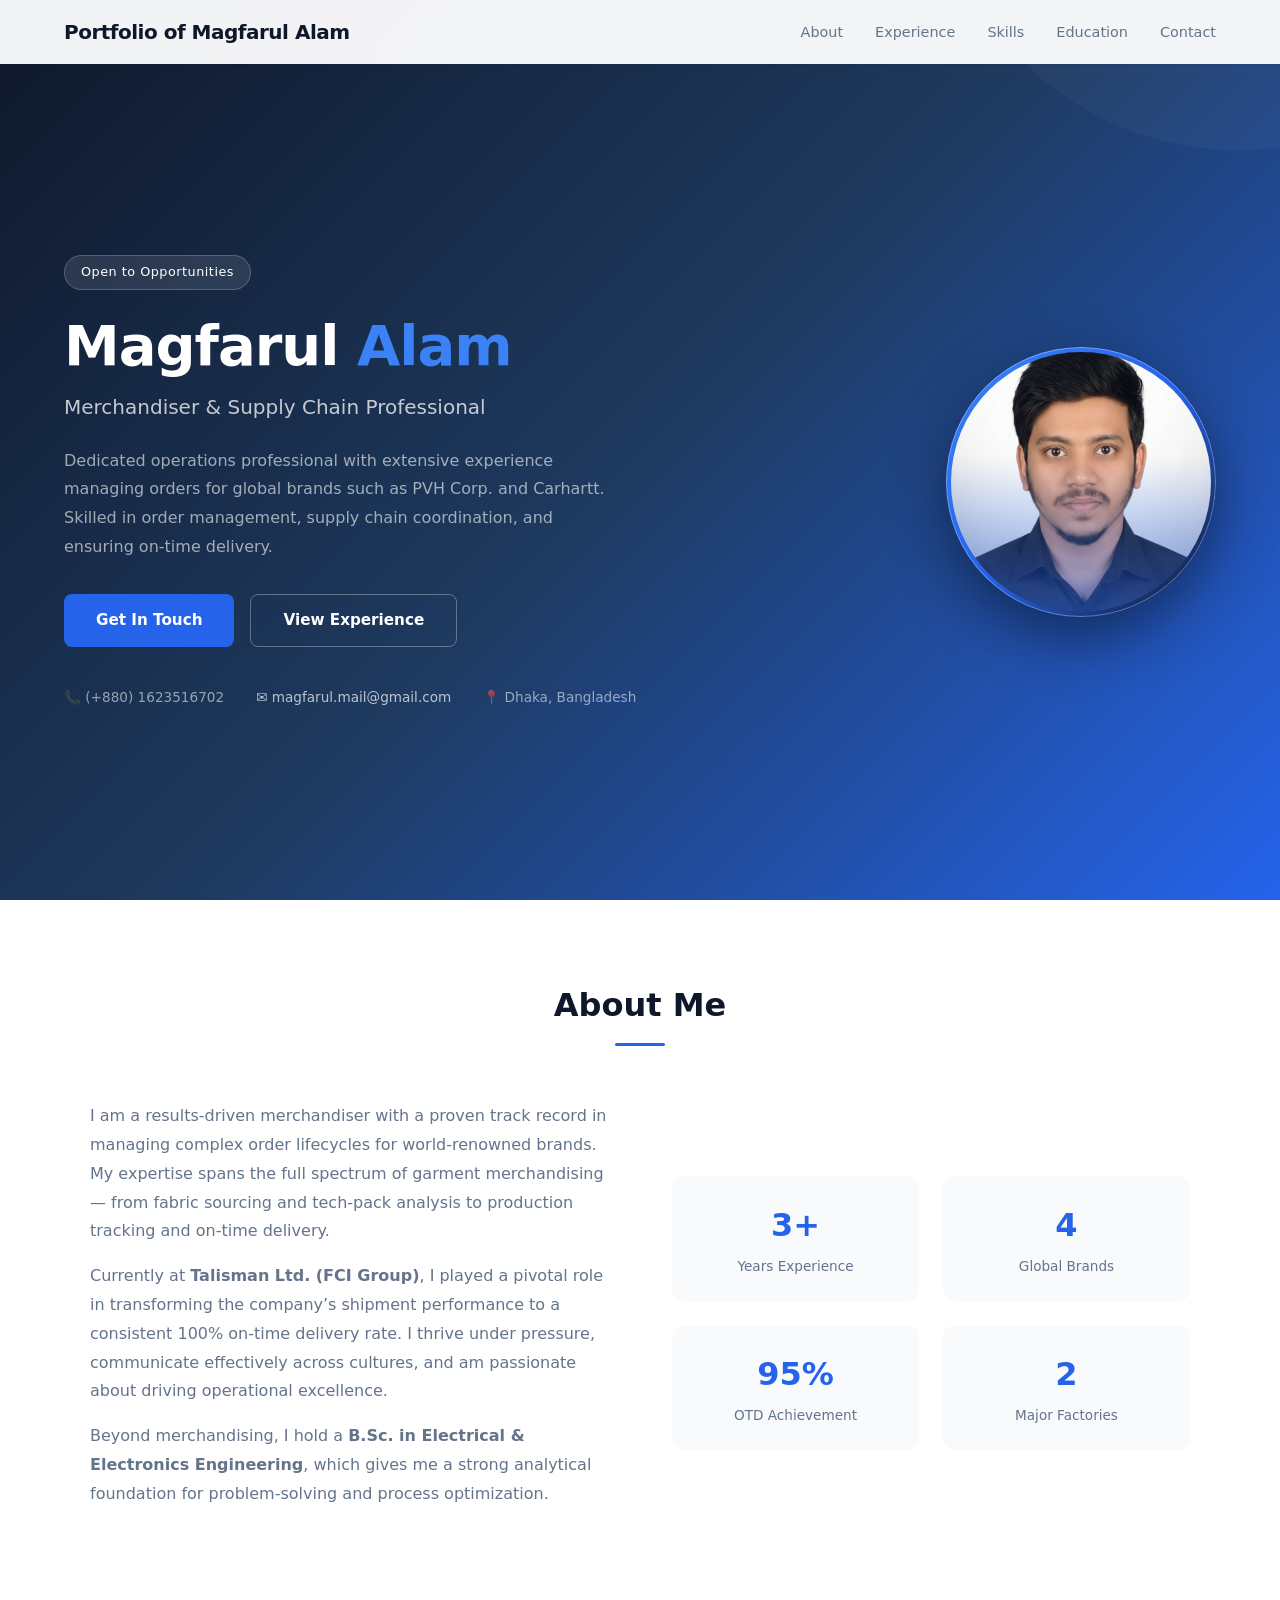
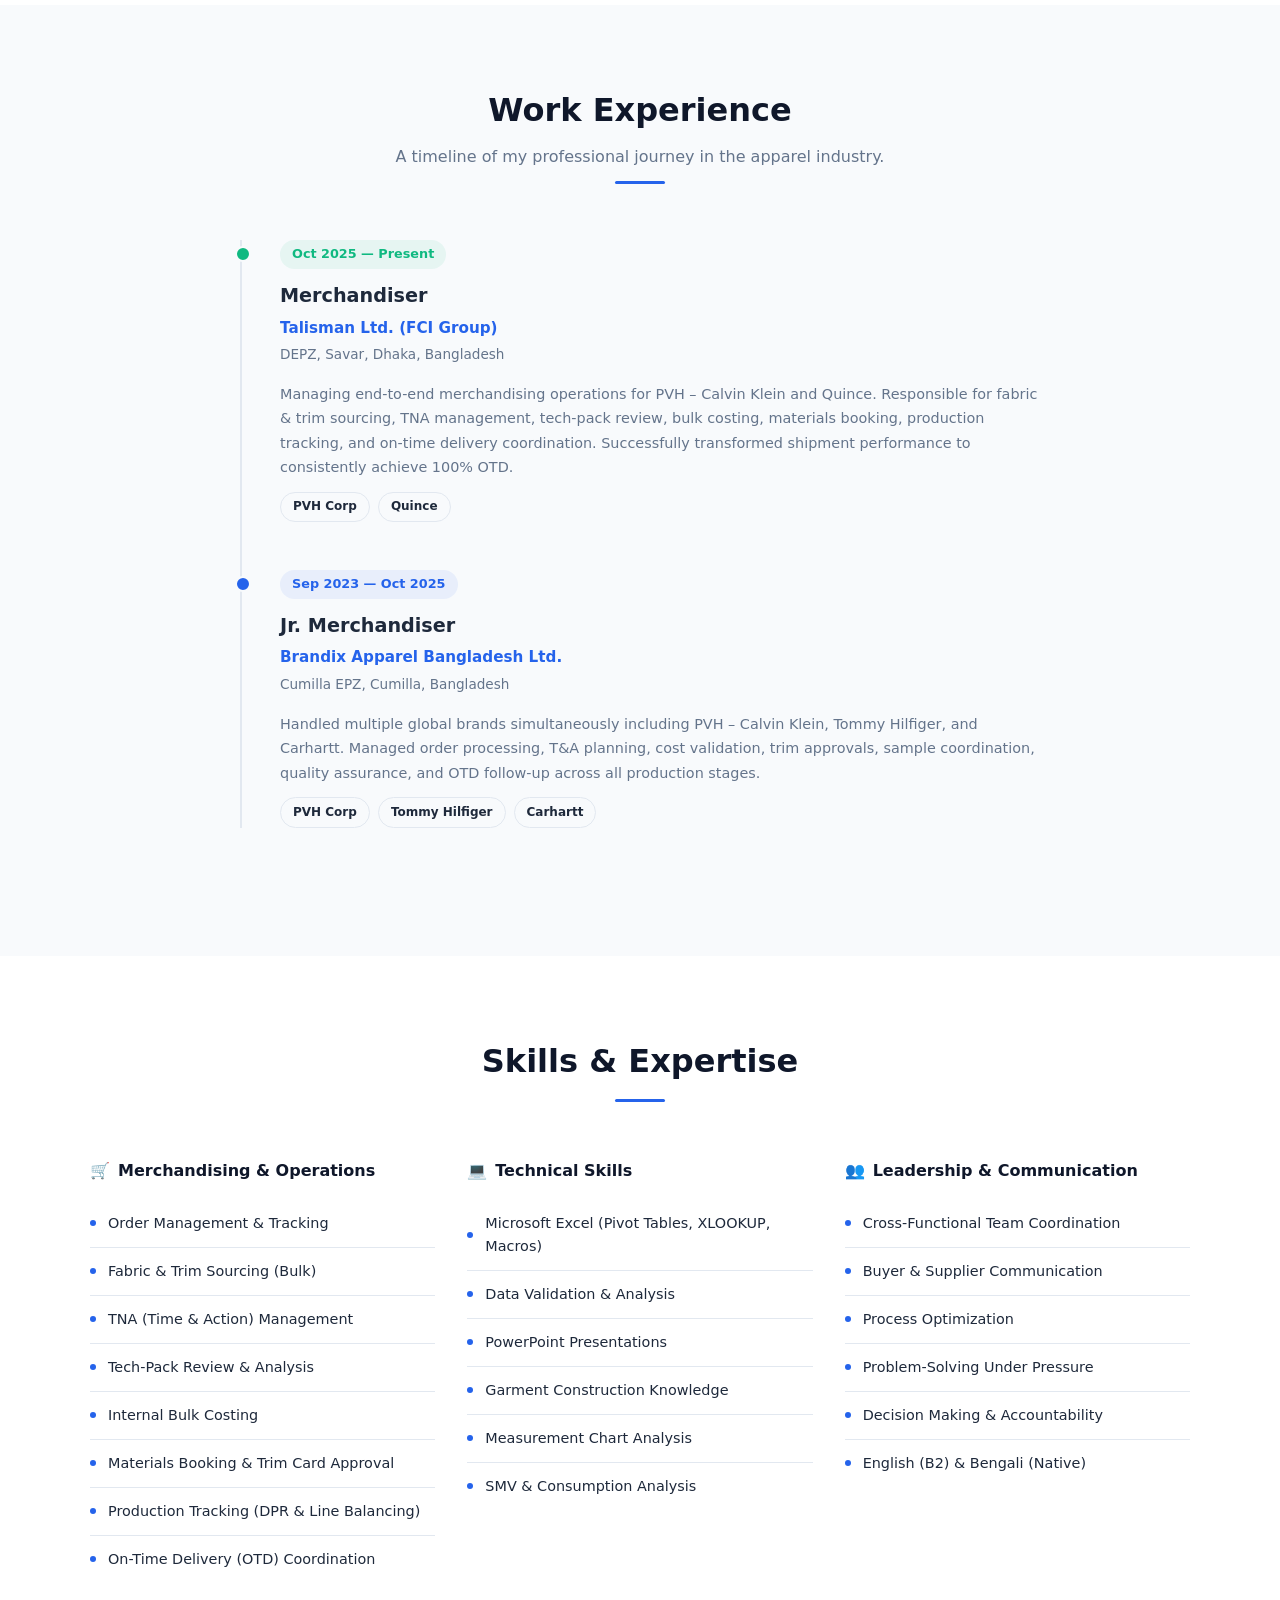
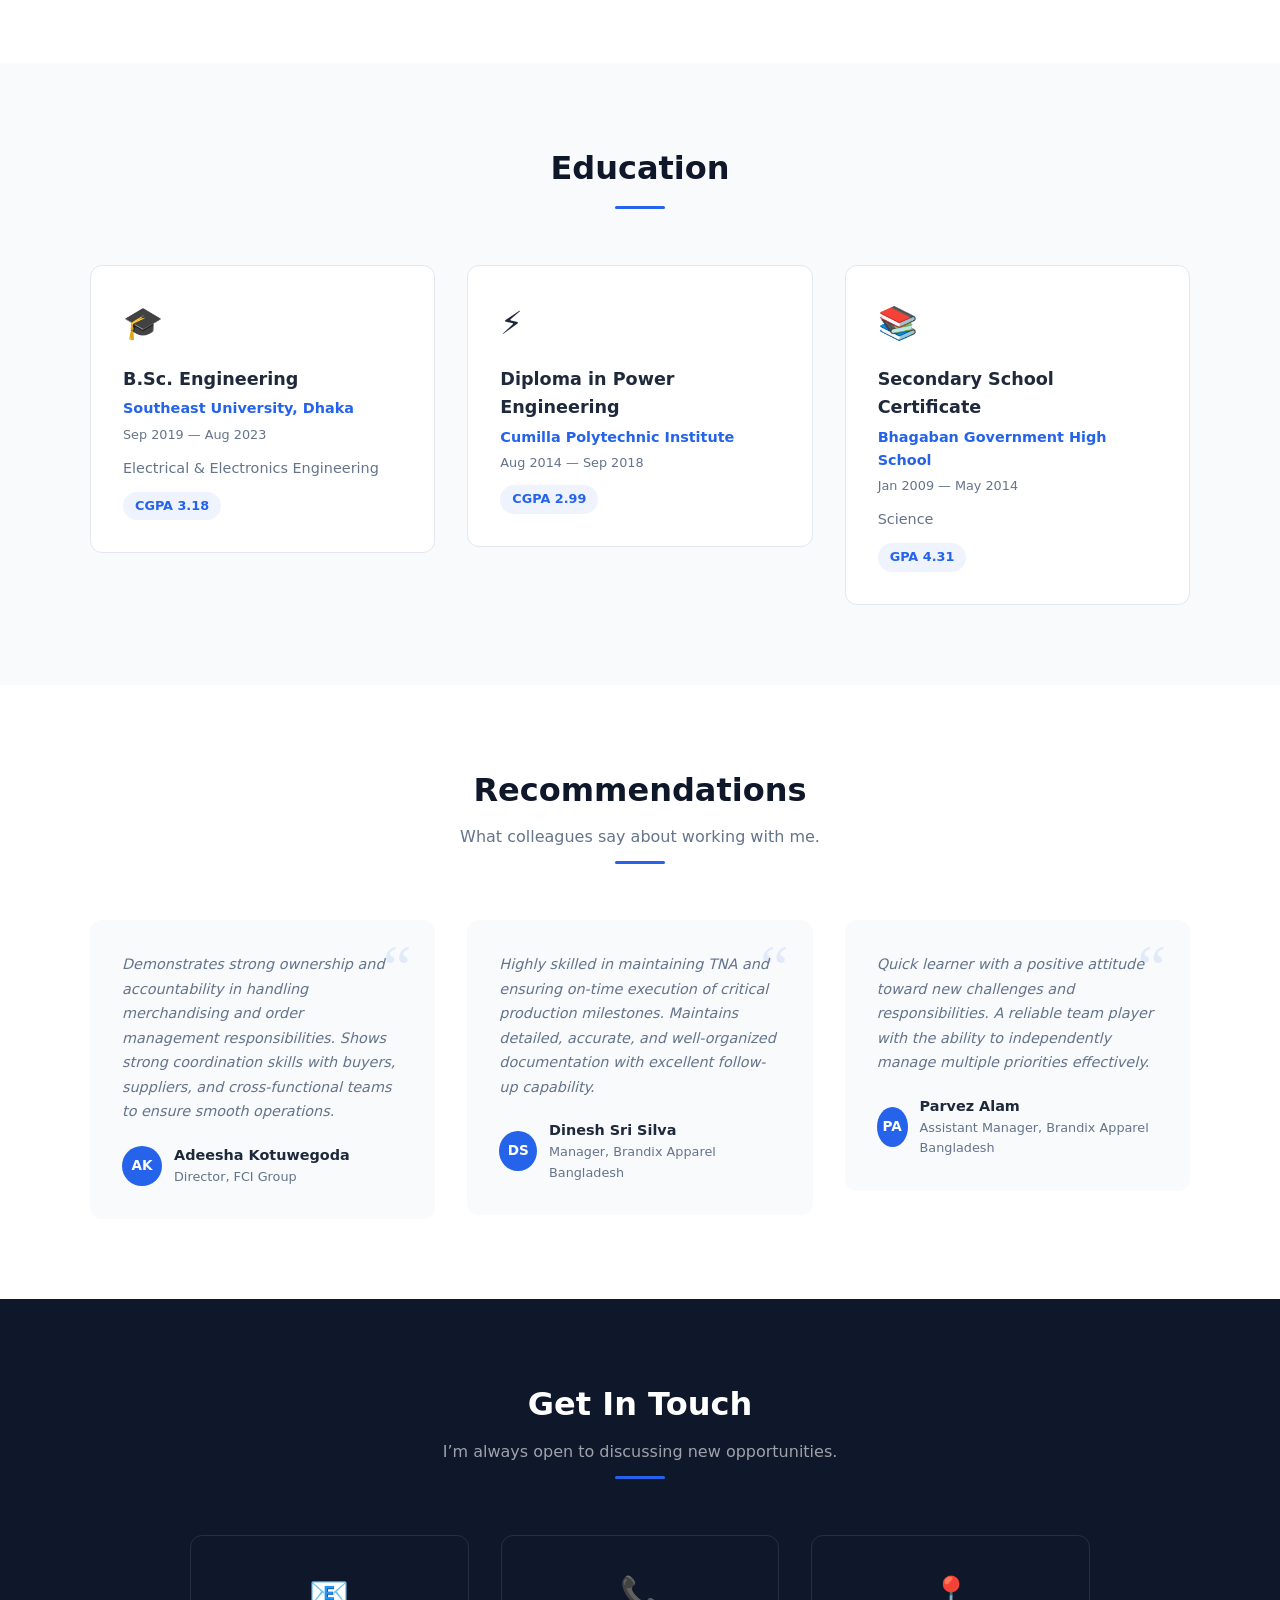
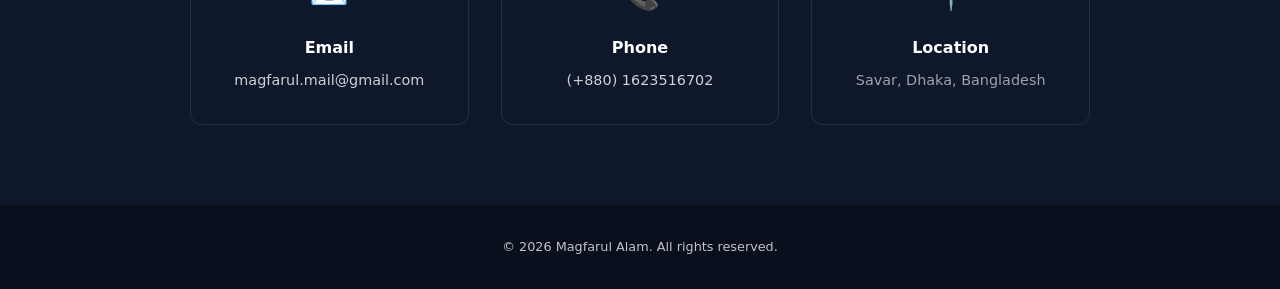
==== index.html @ 15deb1de "Deploy ecc1d1f708133b92770efd84909324d35dad5f1c" ====
<!DOCTYPE html><html lang="en"><head><meta charSet="utf-8"/><meta name="viewport" content="width=device-width, initial-scale=1"/><link rel="preload" href="/profile.jpg" as="image" fetchPriority="high"/><link rel="stylesheet" href="/_next/static/chunks/17c5vz2hgf1za.css" data-precedence="next"/><link rel="preload" as="script" fetchPriority="low" href="/_next/static/chunks/3l04zcqx63h3y.js"/><script src="/_next/static/chunks/2m912stn0vfa6.js" async=""></script><script src="/_next/static/chunks/1mh6a-0e61pyc.js" async=""></script><script src="/_next/static/chunks/turbopack-0lalso72z2cic.js" async=""></script><script src="/_next/static/chunks/2-p3iyanco-a4.js" async=""></script><script src="/_next/static/chunks/2b5a0k-bgurxd.js" async=""></script><title>Magfarul Alam — Merchandiser &amp; Supply Chain Professional | Portfolio</title><meta name="description" content="Portfolio of Magfarul Alam, a Merchandiser and Supply Chain Professional based in Dhaka, Bangladesh, managing orders for global brands such as PVH Corp., Quince, and Carhartt with a 100% on-time delivery record."/><meta name="author" content="Magfarul Alam"/><meta name="keywords" content="Magfarul Alam, Merchandiser, Supply Chain, Apparel, Garment, PVH, Calvin Klein, Carhartt, Dhaka, Bangladesh, Portfolio"/><meta name="robots" content="index, follow"/><meta name="google-site-verification" content="y4-k1LCD3ntrC7n5FQMbT889iBROhArO6gyXGXMWMNg"/><link rel="canonical" href="https://magfarul.github.io/"/><meta property="og:title" content="Magfarul Alam — Merchandiser &amp; Supply Chain Professional"/><meta property="og:description" content="Results-driven merchandiser managing orders for global brands with 100% on-time delivery achievement."/><meta property="og:url" content="https://magfarul.github.io/"/><meta property="og:type" content="website"/><meta name="twitter:card" content="summary"/><meta name="twitter:title" content="Magfarul Alam — Merchandiser &amp; Supply Chain Professional"/><meta name="twitter:description" content="Results-driven merchandiser managing orders for global brands with 100% on-time delivery achievement."/><link rel="icon" href="/icon.svg?icon.28j9p45wyeueg.svg" sizes="any" type="image/svg+xml"/><script src="/_next/static/chunks/0cz1d0mv5g_q7.js" noModule=""></script></head><body><div hidden=""><!--$--><!--/$--></div><nav class="navbar "><a class="logo" href="#">Portfolio of Magfarul Alam</a><button class="nav-toggle " aria-label="Toggle navigation" aria-expanded="false"><span class="bar"></span><span class="bar"></span><span class="bar"></span></button><div class="nav-overlay "></div><ul class="nav-menu "><li><a href="#about" class="">About</a></li><li><a href="#experience" class="">Experience</a></li><li><a href="#skills" class="">Skills</a></li><li><a href="#education" class="">Education</a></li><li><a href="#contact" class="">Contact</a></li></ul></nav><main><section class="hero"><div class="hero-inner"><div class="hero-content"><div class="hero-badge">Open to Opportunities</div><h1>Magfarul <span>Alam</span></h1><p class="subtitle">Merchandiser &amp; Supply Chain Professional</p><p class="bio">Dedicated operations professional with extensive experience managing orders for global brands such as PVH Corp. and Carhartt. Skilled in order management, supply chain coordination, and ensuring on-time delivery.</p><div class="hero-btns"><a href="#contact" class="btn btn-primary">Get In Touch</a><a href="#experience" class="btn btn-outline">View Experience</a></div><div class="hero-contact"><span>📞 (+880) 1623516702</span><a href="mailto:magfarul.mail@gmail.com">✉ magfarul.mail@gmail.com</a><span>📍 Dhaka, Bangladesh</span></div></div><div class="fade-in-right  "><div class="hero-photo"><div class="photo-frame"><img src="/profile.jpg" alt="Magfarul Alam" fetchPriority="high"/></div></div></div></div></section><section class="about container" id="about"><div class="section-header"><h2>About Me</h2><div class="underline"></div></div><div class="about-grid"><div class="fade-in-left  "><div class="about-text"><p>I am a results-driven merchandiser with a proven track record in managing complex order lifecycles for world-renowned brands. My expertise spans the full spectrum of garment merchandising — from fabric sourcing and tech-pack analysis to production tracking and on-time delivery.</p><p>Currently at <strong>Talisman Ltd. (FCI Group)</strong>, I played a pivotal role in transforming the company’s shipment performance to a consistent 100% on-time delivery rate. I thrive under pressure, communicate effectively across cultures, and am passionate about driving operational excellence.</p><p>Beyond merchandising, I hold a <strong>B.Sc. in Electrical &amp; Electronics Engineering</strong>, which gives me a strong analytical foundation for problem-solving and process optimization.</p></div></div><div class="fade-in-right  "><div class="about-stats"><div class="stat-card"><div class="number">0<!-- -->+</div><div class="label">Years Experience</div></div><div class="stat-card"><div class="number">0</div><div class="label">Global Brands</div></div><div class="stat-card"><div class="number">0<!-- -->%</div><div class="label">OTD Achievement</div></div><div class="stat-card"><div class="number">0</div><div class="label">Major Factories</div></div></div></div></div></section><section class="experience container" id="experience"><div class="section-header"><h2>Work Experience</h2><p>A timeline of my professional journey in the apparel industry.</p><div class="underline"></div></div><div class="timeline"><div class="fade-in  "><div class="timeline-item current"><div class="timeline-date">Oct 2025 — Present</div><h3>Merchandiser</h3><div class="company">Talisman Ltd. (FCI Group)</div><div class="location">DEPZ, Savar, Dhaka, Bangladesh</div><p>Managing end-to-end merchandising operations for PVH – Calvin Klein and Quince. Responsible for fabric &amp; trim sourcing, TNA management, tech-pack review, bulk costing, materials booking, production tracking, and on-time delivery coordination. Successfully transformed shipment performance to consistently achieve 100% OTD.</p><div class="brand-tags"><span class="brand-tag">PVH Corp</span><span class="brand-tag">Quince</span></div></div></div><div class="fade-in  "><div class="timeline-item "><div class="timeline-date">Sep 2023 — Oct 2025</div><h3>Jr. Merchandiser</h3><div class="company">Brandix Apparel Bangladesh Ltd.</div><div class="location">Cumilla EPZ, Cumilla, Bangladesh</div><p>Handled multiple global brands simultaneously including PVH – Calvin Klein, Tommy Hilfiger, and Carhartt. Managed order processing, T&amp;A planning, cost validation, trim approvals, sample coordination, quality assurance, and OTD follow-up across all production stages.</p><div class="brand-tags"><span class="brand-tag">PVH Corp</span><span class="brand-tag">Tommy Hilfiger</span><span class="brand-tag">Carhartt</span></div></div></div></div></section><section class="skills container" id="skills"><div class="section-header"><h2>Skills &amp; Expertise</h2><div class="underline"></div></div><div class="skills-grid"><div class="fade-in  "><div class="skill-category"><h3><span>&#128722;</span><span>Merchandising &amp; Operations</span></h3><ul class="skill-list"><li><span class="skill-dot"></span><span>Order Management &amp; Tracking</span></li><li><span class="skill-dot"></span><span>Fabric &amp; Trim Sourcing (Bulk)</span></li><li><span class="skill-dot"></span><span>TNA (Time &amp; Action) Management</span></li><li><span class="skill-dot"></span><span>Tech-Pack Review &amp; Analysis</span></li><li><span class="skill-dot"></span><span>Internal Bulk Costing</span></li><li><span class="skill-dot"></span><span>Materials Booking &amp; Trim Card Approval</span></li><li><span class="skill-dot"></span><span>Production Tracking (DPR &amp; Line Balancing)</span></li><li><span class="skill-dot"></span><span>On-Time Delivery (OTD) Coordination</span></li></ul></div></div><div class="fade-in  "><div class="skill-category"><h3><span>&#128187;</span><span>Technical Skills</span></h3><ul class="skill-list"><li><span class="skill-dot"></span><span>Microsoft Excel (Pivot Tables, XLOOKUP, Macros)</span></li><li><span class="skill-dot"></span><span>Data Validation &amp; Analysis</span></li><li><span class="skill-dot"></span><span>PowerPoint Presentations</span></li><li><span class="skill-dot"></span><span>Garment Construction Knowledge</span></li><li><span class="skill-dot"></span><span>Measurement Chart Analysis</span></li><li><span class="skill-dot"></span><span>SMV &amp; Consumption Analysis</span></li></ul></div></div><div class="fade-in  "><div class="skill-category"><h3><span>&#128101;</span><span>Leadership &amp; Communication</span></h3><ul class="skill-list"><li><span class="skill-dot"></span><span>Cross-Functional Team Coordination</span></li><li><span class="skill-dot"></span><span>Buyer &amp; Supplier Communication</span></li><li><span class="skill-dot"></span><span>Process Optimization</span></li><li><span class="skill-dot"></span><span>Problem-Solving Under Pressure</span></li><li><span class="skill-dot"></span><span>Decision Making &amp; Accountability</span></li><li><span class="skill-dot"></span><span>English (B2) &amp; Bengali (Native)</span></li></ul></div></div></div></section><section class="education container" id="education"><div class="section-header"><h2>Education</h2><div class="underline"></div></div><div class="edu-grid"><div class="fade-in  "><div class="edu-card"><div class="edu-icon">&#127891;</div><h3>B.Sc. Engineering</h3><div class="school">Southeast University, Dhaka</div><div class="edu-date">Sep 2019 — Aug 2023</div><p style="color:var(--muted);font-size:0.9rem;margin-bottom:0.75rem">Electrical &amp; Electronics Engineering</p><span class="grade">CGPA 3.18</span></div></div><div class="fade-in  "><div class="edu-card"><div class="edu-icon">&#9889;</div><h3>Diploma in Power Engineering</h3><div class="school">Cumilla Polytechnic Institute</div><div class="edu-date">Aug 2014 — Sep 2018</div><span class="grade">CGPA 2.99</span></div></div><div class="fade-in  "><div class="edu-card"><div class="edu-icon">&#128218;</div><h3>Secondary School Certificate</h3><div class="school">Bhagaban Government High School</div><div class="edu-date">Jan 2009 — May 2014</div><p style="color:var(--muted);font-size:0.9rem;margin-bottom:0.75rem">Science</p><span class="grade">GPA 4.31</span></div></div></div></section><section class="recommendations container" id="recommendations"><div class="section-header"><h2>Recommendations</h2><p>What colleagues say about working with me.</p><div class="underline"></div></div><div class="rec-grid"><div class="fade-in  "><div class="rec-card"><p>Demonstrates strong ownership and accountability in handling merchandising and order management responsibilities. Shows strong coordination skills with buyers, suppliers, and cross-functional teams to ensure smooth operations.</p><div class="rec-author"><div class="rec-avatar">AK</div><div><div class="rec-name">Adeesha Kotuwegoda</div><div class="rec-role">Director, FCI Group</div></div></div></div></div><div class="fade-in  "><div class="rec-card"><p>Highly skilled in maintaining TNA and ensuring on-time execution of critical production milestones. Maintains detailed, accurate, and well-organized documentation with excellent follow-up capability.</p><div class="rec-author"><div class="rec-avatar">DS</div><div><div class="rec-name">Dinesh Sri Silva</div><div class="rec-role">Manager, Brandix Apparel Bangladesh</div></div></div></div></div><div class="fade-in  "><div class="rec-card"><p>Quick learner with a positive attitude toward new challenges and responsibilities. A reliable team player with the ability to independently manage multiple priorities effectively.</p><div class="rec-author"><div class="rec-avatar">PA</div><div><div class="rec-name">Parvez Alam</div><div class="rec-role">Assistant Manager, Brandix Apparel Bangladesh</div></div></div></div></div></div></section><section class="contact container" id="contact"><div class="section-header"><h2>Get In Touch</h2><p>I’m always open to discussing new opportunities.</p><div class="underline"></div></div><div class="contact-grid"><div class="fade-in  "><div class="contact-item"><div class="icon">&#128231;</div><h4>Email</h4><p><a href="mailto:magfarul.mail@gmail.com">magfarul.mail@gmail.com</a></p></div></div><div class="fade-in  "><div class="contact-item"><div class="icon">&#128222;</div><h4>Phone</h4><p><a href="tel:+8801623516702">(+880) 1623516702</a></p></div></div><div class="fade-in  "><div class="contact-item"><div class="icon">&#128205;</div><h4>Location</h4><p>Savar, Dhaka, Bangladesh</p></div></div></div></section><!--$--><!--/$--></main><footer class="footer">© 2026 Magfarul Alam. All rights reserved.</footer><button class="back-to-top " aria-label="Back to top">↑</button><script src="/_next/static/chunks/3l04zcqx63h3y.js" id="_R_" async=""></script><script>(self.__next_f=self.__next_f||[]).push([0])</script><script>self.__next_f.push([1,"1:\"$Sreact.fragment\"\n2:I[62319,[\"/_next/static/chunks/2-p3iyanco-a4.js\"],\"default\"]\n3:I[39756,[\"/_next/static/chunks/2-p3iyanco-a4.js\"],\"default\"]\n4:I[37457,[\"/_next/static/chunks/2-p3iyanco-a4.js\"],\"default\"]\n5:I[71691,[\"/_next/static/chunks/2-p3iyanco-a4.js\"],\"default\"]\n6:I[44223,[\"/_next/static/chunks/2-p3iyanco-a4.js\",\"/_next/static/chunks/2b5a0k-bgurxd.js\"],\"default\"]\n11:I[68027,[\"/_next/static/chunks/2-p3iyanco-a4.js\"],\"default\",1]\n:HL[\"/_next/static/chunks/17c5vz2hgf1za.css\",\"style\"]\n:HL[\"/profile.jpg\",\"image\",{\"fetchPriority\":\"high\"}]\n0:{\"P\":null,\"c\":[\"\",\"\"],\"q\":\"\",\"i\":false,\"f\":[[[\"\",{\"children\":[\"__PAGE__\",{},\"$undefined\",\"$undefined\",4608]},\"$undefined\",\"$undefined\",4624],[[\"$\",\"$1\",\"c\",{\"children\":[[[\"$\",\"link\",\"0\",{\"rel\":\"stylesheet\",\"href\":\"/_next/static/chunks/17c5vz2hgf1za.css\",\"precedence\":\"next\",\"crossOrigin\":\"$undefined\",\"nonce\":\"$undefined\"}],[\"$\",\"script\",\"script-0\",{\"src\":\"/_next/static/chunks/2-p3iyanco-a4.js\",\"async\":true,\"nonce\":\"$undefined\"}]],[\"$\",\"html\",null,{\"lang\":\"en\",\"children\":[\"$\",\"body\",null,{\"children\":[[\"$\",\"$L2\",null,{}],[\"$\",\"main\",null,{\"children\":[\"$\",\"$L3\",null,{\"parallelRouterKey\":\"children\",\"error\":\"$undefined\",\"errorStyles\":\"$undefined\",\"errorScripts\":\"$undefined\",\"template\":[\"$\",\"$L4\",null,{}],\"templateStyles\":\"$undefined\",\"templateScripts\":\"$undefined\",\"notFound\":[[[\"$\",\"title\",null,{\"children\":\"404: This page could not be found.\"}],[\"$\",\"div\",null,{\"style\":{\"fontFamily\":\"system-ui,\\\"Segoe UI\\\",Roboto,Helvetica,Arial,sans-serif,\\\"Apple Color Emoji\\\",\\\"Segoe UI Emoji\\\"\",\"height\":\"100vh\",\"textAlign\":\"center\",\"display\":\"flex\",\"flexDirection\":\"column\",\"alignItems\":\"center\",\"justifyContent\":\"center\"},\"children\":[\"$\",\"div\",null,{\"children\":[[\"$\",\"style\",null,{\"dangerouslySetInnerHTML\":{\"__html\":\"body{color:#000;background:#fff;margin:0}.next-error-h1{border-right:1px solid rgba(0,0,0,.3)}@media (prefers-color-scheme:dark){body{color:#fff;background:#000}.next-error-h1{border-right:1px solid rgba(255,255,255,.3)}}\"}}],[\"$\",\"h1\",null,{\"className\":\"next-error-h1\",\"style\":{\"display\":\"inline-block\",\"margin\":\"0 20px 0 0\",\"padding\":\"0 23px 0 0\",\"fontSize\":24,\"fontWeight\":500,\"verticalAlign\":\"top\",\"lineHeight\":\"49px\"},\"children\":404}],[\"$\",\"div\",null,{\"style\":{\"display\":\"inline-block\"},\"children\":[\"$\",\"h2\",null,{\"style\":{\"fontSize\":14,\"fontWeight\":400,\"lineHeight\":\"49px\",\"margin\":0},\"children\":\"This page could not be found.\"}]}]]}]}]],[]],\"forbidden\":\"$undefined\",\"unauthorized\":\"$undefined\"}]}],[\"$\",\"footer\",null,{\"className\":\"footer\",\"children\":\"© 2026 Magfarul Alam. All rights reserved.\"}],[\"$\",\"$L5\",null,{}]]}]}]]}],{\"children\":[[\"$\",\"$1\",\"c\",{\"children\":[[[\"$\",\"section\",null,{\"className\":\"hero\",\"children\":[\"$\",\"div\",null,{\"className\":\"hero-inner\",\"children\":[[\"$\",\"div\",null,{\"className\":\"hero-content\",\"children\":[[\"$\",\"div\",null,{\"className\":\"hero-badge\",\"children\":\"Open to Opportunities\"}],[\"$\",\"h1\",null,{\"children\":[\"Magfarul \",[\"$\",\"span\",null,{\"children\":\"Alam\"}]]}],[\"$\",\"p\",null,{\"className\":\"subtitle\",\"children\":\"Merchandiser \u0026 Supply Chain Professional\"}],[\"$\",\"p\",null,{\"className\":\"bio\",\"children\":\"Dedicated operations professional with extensive experience managing orders for global brands such as PVH Corp. and Carhartt. Skilled in order management, supply chain coordination, and ensuring on-time delivery.\"}],[\"$\",\"div\",null,{\"className\":\"hero-btns\",\"children\":[[\"$\",\"a\",null,{\"href\":\"#contact\",\"className\":\"btn btn-primary\",\"children\":\"Get In Touch\"}],[\"$\",\"a\",null,{\"href\":\"#experience\",\"className\":\"btn btn-outline\",\"children\":\"View Experience\"}]]}],[\"$\",\"div\",null,{\"className\":\"hero-contact\",\"children\":[[\"$\",\"span\",null,{\"children\":\"📞 (+880) 1623516702\"}],[\"$\",\"a\",null,{\"href\":\"mailto:magfarul.mail@gmail.com\",\"children\":\"✉ magfarul.mail@gmail.com\"}],[\"$\",\"span\",null,{\"children\":\"📍 Dhaka, Bangladesh\"}]]}]]}],[\"$\",\"$L6\",null,{\"direction\":\"right\",\"children\":[\"$\",\"div\",null,{\"className\":\"hero-photo\",\"children\":[\"$\",\"div\",null,{\"className\":\"photo-frame\",\"children\":[\"$\",\"img\",null,{\"src\":\"/profile.jpg\",\"alt\":\"Magfarul Alam\",\"fetchPriority\":\"high\"}]}]}]}]]}]}],[\"$\",\"section\",null,{\"className\":\"about container\",\"id\":\"about\",\"children\":[[\"$\",\"div\",null,{\"className\":\"section-header\",\"children\":[[\"$\",\"h2\",null,{\"children\":\"About Me\"}],[\"$\",\"div\",null,{\"className\":\"underline\"}]]}],[\"$\",\"div\",null,{\"className\":\"about-grid\",\"children\":[[\"$\",\"$L6\",null,{\"direction\":\"left\",\"children\":[\"$\",\"div\",null,{\"className\":\"about-text\",\"children\":[[\"$\",\"p\",null,{\"children\":\"I am a results-driven merchandiser with a proven track record in managing complex order lifecycles for world-renowned brands. My expertise spans the full spectrum of garment merchandising — from fabric sourcing and tech-pack analysis to production tracking and on-time delivery.\"}],[\"$\",\"p\",null,{\"children\":[\"Currently at \",[\"$\",\"strong\",null,{\"children\":\"Talisman Ltd. (FCI Group)\"}],\", I played a pivotal role in transforming the company’s shipment performance to a consistent 100% on-time delivery rate. I thrive under pressure, communicate effectively across cultures, and am passionate about driving operational excellence.\"]}],[\"$\",\"p\",null,{\"children\":[\"Beyond merchandising, I hold a \",\"$L7\",\", which gives me a strong analytical foundation for problem-solving and process optimization.\"]}]]}]}],\"$L8\"]}]]}],\"$L9\",\"$La\",\"$Lb\",\"$Lc\",\"$Ld\"],[\"$Le\"],\"$Lf\"]}],{},null,false,null]},null,false,null],\"$L10\",false]],\"m\":\"$undefined\",\"G\":[\"$11\",[\"$L12\"]],\"S\":true,\"h\":null,\"r\":\"$undefined\",\"s\":\"$undefined\",\"a\":\"$undefined\",\"l\":\"$undefined\",\"p\":\"$undefined\",\"d\":\"$undefined\",\"b\":\"FB5cVvq78MVIPfUwkTJE0\"}\n13:I[80147,[\"/_next/static/chunks/2-p3iyanco-a4.js\",\"/_next/static/chunks/2b5a0k-bgurxd.js\"],\"default\"]\n18:I[97367,[\"/_next/static/chunks/2-p3iyanco-a4.js\"],\"OutletBoundary\"]\n19:\"$Sreact.suspense\"\n1b:I[97367,[\"/_next/static/chunks/2-p3iyanco-a4.js\"],\"ViewportBoundary\"]\n1d:I[97367,[\"/_next/static/chunks/2-p3iyanco-a4.js\"],\"MetadataBoundary\"]\n7:[\"$\",\"strong\",null,{\"children\":\"B.Sc. in Electrical \u0026 Electronics Engineering\"}]\n8:[\"$\",\"$L6\",null,{\"direction\":\"right\",\"children\":[\"$\",\"div\",null,{\"className\":\"about-stats\",\"children\":[[\"$\",\"div\",\"Years Experience\",{\"className\":\"stat-card\",\"children\":[[\"$\",\"$L13\",null,{\"target\":3,\"suffix\":\"+\"}],[\"$\",\"div\",null,{\"className\":\"label\",\"children\":\"Years Experience\"}]]}],[\"$\",\"div\",\"Global Brands\",{\"className\":\"stat-card\",\"children\":[[\"$\",\"$L13\",null,{\"target\":4,\"suffix\":\"\"}],[\"$\",\"div\",null,{\"className\":\"label\",\"children\":\"Global Brands\"}]]}],[\"$\",\"div\",\"OTD Achievement\",{\"className\":\"stat-card\",\"children\":[[\"$\",\"$L13\",null,{\"target\":100,\"suffix\":\"%\"}],[\"$\",\"div\",null,{\"className\":\"label\",\"children\":\"OTD Achievement\"}]]}],[\"$\",\"div\",\"Major Factories\",{\"className\":\"stat-card\",\"children\":[[\"$\",\"$L13\",null,{\"target\":2,\"suffix\":\"\"}],[\"$\",\"div\",null,{\"className\":\"label\",\"children\":\"Major Factories\"}]]}]]}]}]\n9:[\"$\",\"section\",null,{\"className\":\"experience container\",\"id\":\"experience\",\"children\":[[\"$\",\"div\",null,{\"className\":\"section-header\",\"children\":[[\"$\",\"h2\",null,{\"children\":\"Work Experience\"}],[\"$\",\"p\",null,{\"children\":\"A timeline of my professional journey in the apparel industry.\"}],[\"$\",\"div\",null,{\"className\":\"underline\"}]]}],[\"$\",\"div\",null,{\"className\":\"timeline\",\"children\":[[\"$\",\"$L6\",\"Talisman Ltd. (FCI Group)\",{\"children\":[\"$\",\"div\",null,{\"className\":\"timeline-item current\",\"children\":[[\"$\",\"div\",null,{\"className\":\"timeline-date\",\"children\":\"Oct 2025 — Present\"}],[\"$\",\"h3\",null,{\"children\":\"Merchandiser\"}],[\"$\",\"div\",null,{\"className\":\"company\",\"children\":\"Talisman Ltd. (FCI Group)\"}],[\"$\",\"div\",null,{\"className\":\"location\",\"children\":\"DEPZ, Savar, Dhaka, Bangladesh\"}],[\"$\",\"p\",null,{\"children\":\"Managing end-to-end merchandising operations for PVH – Calvin Klein and Quince. Responsible for fabric \u0026 trim sourcing, TNA management, tech-pack review, bulk costing, materials booking, production tracking, and on-time delivery coordination. Successfully transformed shipment performance to consistently achieve 100% OTD.\"}],[\"$\",\"div\",null,{\"className\":\"brand-tags\",\"children\":[[\"$\",\"span\",\"PVH Corp\",{\"className\":\"brand-tag\",\"children\":\"PVH Corp\"}],[\"$\",\"span\",\"Quince\",{\"className\":\"brand-tag\",\"children\":\"Quince\"}]]}]]}]}],[\"$\",\"$L6\",\"Brandix Apparel Bangladesh Ltd.\",{\"children\":[\"$\",\"div\",null,{\"className\":\"timeline-item \",\"children\":[[\"$\",\"div\",null,{\"className\":\"timeline-date\",\"children\":\"Sep 2023 — Oct 2025\"}],[\"$\",\"h3\",null,{\"children\":\"Jr. Merchandiser\"}],[\"$\",\"div\",null,{\"className\":\"company\",\"children\":\"Brandix Apparel Bangladesh Ltd.\"}],[\"$\",\"div\",null,{\"className\":\"location\",\"children\":\"Cumilla EPZ, Cumilla, Bangladesh\"}],[\"$\",\"p\",null,{\"children\":\"Handled multiple global brands simultaneously including PVH – Calvin Klein, Tommy Hilfiger, and Carhartt. Managed order processing, T\u0026A planning, cost validation, trim approvals, sample coordination, quality assurance, and OTD follow-up across all production stages.\"}],[\"$\",\"div\",null,{\"className\":\"brand-tags\",\"children\":[[\"$\",\"span\",\"PVH Corp\",{\"className\":\"brand-tag\",\"children\":\"PVH Corp\"}],[\"$\",\"span\",\"Tommy Hilfiger\",{\"className\":\"brand-tag\",\"children\":\"Tommy Hilfiger\"}],[\"$\",\"span\",\"Carhartt\",{\"className\":\"brand-tag\",\"children\":\"Carhartt\"}]]}]]}]}]]}]]}]\na:[\"$\",\"section\",null,{\"className\":\"skills container\",\"id\":\"skills\",\"children\":[[\"$\",\"div\",null,{\"className\":\"section-header\",\"children\":[[\"$\",\"h2\",null,{\"children\":\"Skills \u0026 Expertise\"}],[\"$\",\"div\",null,{\"className\":\"underline\"}]]}],[\"$\",\"div\",null,{\"className\":\"skills-grid\",\"children\":[[\"$\",\"$L6\",\"Merchandising \u0026amp; Operations\",{\"children\":[\"$\",\"div\",null,{\"className\":\"skill-category\",\"children\":[[\"$\",\"h3\",null,{\"children\":[[\"$\",\"span\",null,{\"dangerouslySetInnerHTML\":{\"__html\":\"\u0026#128722;\"}}],[\"$\",\"span\",null,{\"dangerouslySetInnerHTML\":{\"__html\":\"Merchandising \u0026amp; Operations\"}}]]}],[\"$\",\"ul\",null,{\"className\":\"skill-list\",\"children\":[[\"$\",\"li\",\"Order Management \u0026amp; Tracking\",{\"children\":[[\"$\",\"span\",null,{\"className\":\"skill-dot\"}],[\"$\",\"span\",null,{\"dangerouslySetInnerHTML\":{\"__html\":\"Order Management \u0026amp; Tracking\"}}]]}],[\"$\",\"li\",\"Fabric \u0026amp; Trim Sourcing (Bulk)\",{\"children\":[[\"$\",\"span\",null,{\"className\":\"skill-dot\"}],[\"$\",\"span\",null,{\"dangerouslySetInnerHTML\":{\"__html\":\"Fabric \u0026amp; Trim Sourcing (Bulk)\"}}]]}],[\"$\",\"li\",\"TNA (Time \u0026amp; Action) Management\",{\"children\":[[\"$\",\"span\",null,{\"className\":\"skill-dot\"}],[\"$\",\"span\",null,{\"dangerouslySetInnerHTML\":{\"__html\":\"TNA (Time \u0026amp; Action) Management\"}}]]}],[\"$\",\"li\",\"Tech-Pack Review \u0026amp; Analysis\",{\"children\":[[\"$\",\"span\",null,{\"className\":\"skill-dot\"}],[\"$\",\"span\",null,{\"dangerouslySetInnerHTML\":{\"__html\":\"Tech-Pack Review \u0026amp; Analysis\"}}]]}],[\"$\",\"li\",\"Internal Bulk Costing\",{\"children\":[[\"$\",\"span\",null,{\"className\":\"skill-dot\"}],[\"$\",\"span\",null,{\"dangerouslySetInnerHTML\":{\"__html\":\"Internal Bulk Costing\"}}]]}],[\"$\",\"li\",\"Materials Booking \u0026amp; Trim Card Approval\",{\"children\":[[\"$\",\"span\",null,{\"className\":\"skill-dot\"}],[\"$\",\"span\",null,{\"dangerouslySetInnerHTML\":{\"__html\":\"Materials Booking \u0026amp; Trim Card Approval\"}}]]}],[\"$\",\"li\",\"Production Tracking (DPR \u0026amp; Line Balancing)\",{\"children\":[[\"$\",\"span\",null,{\"className\":\"skill-dot\"}],[\"$\",\"span\",null,{\"dangerouslySetInnerHTML\":{\"__html\":\"Production Tracking (DPR \u0026amp; Line Balancing)\"}}]]}],[\"$\",\"li\",\"On-Time Delivery (OTD) Coordination\",{\"children\":[[\"$\",\"span\",null,{\"className\":\"skill-dot\"}],[\"$\",\"span\",null,{\"dangerouslySetInnerHTML\":{\"__html\":\"On-Time Delivery (OTD) Coordination\"}}]]}]]}]]}]}],[\"$\",\"$L6\",\"Technical Skills\",{\"children\":[\"$\",\"div\",null,{\"className\":\"skill-category\",\"children\":[[\"$\",\"h3\",null,{\"children\":[[\"$\",\"span\",null,{\"dangerouslySetInnerHTML\":{\"__html\":\"\u0026#128187;\"}}],[\"$\",\"span\",null,{\"dangerouslySetInnerHTML\":{\"__html\":\"Technical Skills\"}}]]}],[\"$\",\"ul\",null,{\"className\":\"skill-list\",\"children\":[[\"$\",\"li\",\"Microsoft Excel (Pivot Tables, XLOOKUP, Macros)\",{\"children\":[[\"$\",\"span\",null,{\"className\":\"skill-dot\"}],[\"$\",\"span\",null,{\"dangerouslySetInnerHTML\":{\"__html\":\"Microsoft Excel (Pivot Tables, XLOOKUP, Macros)\"}}]]}],[\"$\",\"li\",\"Data Validation \u0026amp; Analysis\",{\"children\":[[\"$\",\"span\",null,{\"className\":\"skill-dot\"}],[\"$\",\"span\",null,{\"dangerouslySetInnerHTML\":{\"__html\":\"Data Validation \u0026amp; Analysis\"}}]]}],[\"$\",\"li\",\"PowerPoint Presentations\",{\"children\":[[\"$\",\"span\",null,{\"className\":\"skill-dot\"}],[\"$\",\"span\",null,{\"dangerouslySetInnerHTML\":{\"__html\":\"PowerPoint Presentations\"}}]]}],[\"$\",\"li\",\"Garment Construction Knowledge\",{\"children\":[[\"$\",\"span\",null,{\"className\":\"skill-dot\"}],[\"$\",\"span\",null,{\"dangerouslySetInnerHTML\":{\"__html\":\"Garment Construction Knowledge\"}}]]}],[\"$\",\"li\",\"Measurement Chart Analysis\",{\"children\":[[\"$\",\"span\",null,{\"className\":\"skill-dot\"}],[\"$\",\"span\",null,{\"dangerouslySetInnerHTML\":{\"__html\":\"Measurement Chart Analysis\"}}]]}],[\"$\",\"li\",\"SMV \u0026amp; Consumption Analysis\",{\"children\":[[\"$\",\"span\",null,{\"className\":\"skill-dot\"}],[\"$\",\"span\",null,{\"dangerouslySetInnerHTML\":{\"__html\":\"SMV \u0026amp; Consumption Analysis\"}}]]}]]}]]}]}],[\"$\",\"$L6\",\"Leadership \u0026amp; Communication\",{\"children\":[\"$\",\"div\",null,{\"className\":\"skill-category\",\"children\":[[\"$\",\"h3\",null,{\"children\":[[\"$\",\"span\",null,{\"dangerouslySetInnerHTML\":{\"__html\":\"\u0026#128101;\"}}],[\"$\",\"span\",null,{\"dangerouslySetInnerHTML\":{\"__html\":\"Leadership \u0026amp; Communication\"}}]]}],[\"$\",\"ul\",null,{\"className\":\"skill-list\",\"children\":[[\"$\",\"li\",\"Cross-Functional Team Coordination\",{\"children\":[[\"$\",\"span\",null,{\"className\":\"skill-dot\"}],[\"$\",\"span\",null,{\"dangerouslySetInnerHTML\":{\"__html\":\"Cross-Functional Team Coordination\"}}]]}],[\"$\",\"li\",\"Buyer \u0026amp; Supplier Communication\",{\"children\":[[\"$\",\"span\",null,{\"className\":\"skill-dot\"}],[\"$\",\"span\",null,{\"dangerouslySetInnerHTML\":{\"__html\":\"Buyer \u0026amp; Supplier Communication\"}}]]}],\"$L14\",\"$L15\",\"$L16\",\"$L17\"]}]]}]}]]}]]}]\nb:[\"$\",\"section\",null,{\"className\":\"education container\",\"id\":\"education\",\"children\":[[\"$\",\"div\",null,{\"className\":\"section-header\",\"children\":[[\"$\",\"h2\",null,{\"children\":\"Education\"}],[\"$\",\"div\",null,{\"className\":\"underline\"}]]}],[\"$\",\"div\",null,{\"className\":\"edu-grid\",\"children\":[[\"$\",\"$L6\",\"B.Sc. Engineering\",{\"children\":[\"$\",\"div\",null,{\"className\":\"edu-card\",\"children\":[[\"$\",\"div\",null,{\"className\":\"edu-icon\",\"dangerouslySetInnerHTML\":{\"__html\":\"\u0026#127891;\"}}],[\"$\",\"h3\",null,{\"children\":\"B.Sc. Engineering\"}],[\"$\",\"div\",null,{\"className\":\"school\",\"children\":\"Southeast University, Dhaka\"}],[\"$\",\"div\",null,{\"className\":\"edu-date\",\"children\":\"Sep 2019 — Aug 2023\"}],[\"$\",\"p\",null,{\"style\":{\"color\":\"var(--muted)\",\"fontSize\":\"0.9rem\",\"marginBottom\":\"0.75rem\"},\"dangerouslySetInnerHTML\":{\"__html\":\"Electrical \u0026amp; Electronics Engineering\"}}],[\"$\",\"span\",null,{\"className\":\"grade\",\"children\":\"CGPA 3.18\"}]]}]}],[\"$\",\"$L6\",\"Diploma in Power Engineering\",{\"children\":[\"$\",\"div\",null,{\"className\":\"edu-card\",\"children\":[[\"$\",\"div\",null,{\"className\":\"edu-icon\",\"dangerouslySetInnerHTML\":{\"__html\":\"\u0026#9889;\"}}],[\"$\",\"h3\",null,{\"children\":\"Diploma in Power Engineering\"}],[\"$\",\"div\",null,{\"className\":\"school\",\"children\":\"Cumilla Polytechnic Institute\"}],[\"$\",\"div\",null,{\"className\":\"edu-date\",\"children\":\"Aug 2014 — Sep 2018\"}],null,[\"$\",\"span\",null,{\"className\":\"grade\",\"children\":\"CGPA 2.99\"}]]}]}],[\"$\",\"$L6\",\"Secondary School Certificate\",{\"children\":[\"$\",\"div\",null,{\"className\":\"edu-card\",\"children\":[[\"$\",\"div\",null,{\"className\":\"edu-icon\",\"dangerouslySetInnerHTML\":{\"__html\":\"\u0026#128218;\"}}],[\"$\",\"h3\",null,{\"children\":\"Secondary School Certificate\"}],[\"$\",\"div\",null,{\"className\":\"school\",\"children\":\"Bhagaban Government High School\"}],[\"$\",\"div\",null,{\"className\":\"edu-date\",\"children\":\"Jan 2009 — May 2014\"}],[\"$\",\"p\",null,{\"style\":{\"color\":\"var(--muted)\",\"fontSize\":\"0.9rem\",\"marginBottom\":\"0.75rem\"},\"dangerouslySetInnerHTML\":{\"__html\":\"Science\"}}],[\"$\",\"span\",null,{\"className\":\"grade\",\"children\":\"GPA 4.31\"}]]}]}]]}]]}]\nc:[\"$\",\"section\",null,{\"className\":\"recommendations container\",\"id\":\"recommendations\",\"children\":[[\"$\",\"div\",null,{\"className\":\"section-header\",\"children\":[[\"$\",\"h2\",null,{\"children\":\"Recommendations\"}],[\"$\",\"p\",null,{\"children\":\"What colleagues say about working with me.\"}],[\"$\",\"div\",null,{\"className\":\"underline\"}]]}],[\"$\",\"div\",null,{\"className\":\"rec-grid\",\"children\":[[\"$\",\"$L6\",\"Adeesha Kotuwegoda\",{\"children\":[\"$\",\"div\",null,{\"className\":\"rec-card\",\"children\":[[\"$\",\"p\",null,{\"children\":\"Demonstrates strong ownership and accountability in handling merchandising and order management responsibilities. Shows strong coordination skills with buyers, suppliers, and cross-functional teams to ensure smooth operations.\"}],[\"$\",\"div\",null,{\"className\":\"rec-author\",\"children\":[[\"$\",\"div\",null,{\"className\":\"rec-avatar\",\"children\":\"AK\"}],[\"$\",\"div\",null,{\"children\":[[\"$\",\"div\",null,{\"className\":\"rec-name\",\"children\":\"Adeesha Kotuwegoda\"}],[\"$\",\"div\",null,{\"className\":\"rec-role\",\"children\":\"Director, FCI Group\"}]]}]]}]]}]}],[\"$\",\"$L6\",\"Dinesh Sri Silva\",{\"children\":[\"$\",\"div\",null,{\"className\":\"rec-card\",\"children\":[[\"$\",\"p\",null,{\"children\":\"Highly skilled in maintaining TNA and ensuring on-time execution of critical production milestones. Maintains detailed, accurate, and well-organized documentation with excellent follow-up capability.\"}],[\"$\",\"div\",null,{\"className\":\"rec-author\",\"children\":[[\"$\",\"div\",null,{\"className\":\"rec-avatar\",\"children\":\"DS\"}],[\"$\",\"div\",null,{\"children\":[[\"$\",\"div\",null,{\"className\":\"rec-name\",\"children\":\"Dinesh Sri Silva\"}],[\"$\",\"div\",null,{\"className\":\"rec-role\",\"children\":\"Manager, Brandix Apparel Bangladesh\"}]]}]]}]]}]}],[\"$\",\"$L6\",\"Parvez Alam\",{\"children\":[\"$\",\"div\",null,{\"className\":\"rec-card\",\"children\":[[\"$\",\"p\",null,{\"children\":\"Quick learner with a positive attitude toward new challenges and responsibilities. A reliable team player with the ability to independently manage multiple priorities effectively.\"}],[\"$\",\"div\",null,{\"className\":\"rec-author\",\"children\":[[\"$\",\"div\",null,{\"className\":\"rec-avatar\",\"children\":\"PA\"}],[\"$\",\"div\",null,{\"children\":[[\"$\",\"div\",null,{\"className\":\"rec-name\",\"children\":\"Parvez Alam\"}],[\"$\",\"div\",null,{\"className\":\"rec-role\",\"children\":\"Assistant Manager, Brandix Apparel Bangladesh\"}]]}]]}]]}]}]]}]]}]\nd:[\"$\",\"section\",null,{\"className\":\"contact container\",\"id\":\"contact\",\"children\":[[\"$\",\"div\",null,{\"className\":\"section-header\",\"children\":[[\"$\",\"h2\",null,{\"children\":\"Get In Touch\"}],[\"$\",\"p\",null,{\"children\":\"I’m always open to discussing new opportunities.\"}],[\"$\",\"div\",null,{\"className\":\"underline\"}]]}],[\"$\",\"div\",null,{\"className\":\"contact-grid\",\"children\":[[\"$\",\"$L6\",\"Email\",{\"children\":[\"$\",\"div\",null,{\"className\":\"contact-item\",\"children\":[[\"$\",\"div\",null,{\"className\":\"icon\",\"dangerouslySetInnerHTML\":{\"__html\":\"\u0026#128231;\"}}],[\"$\",\"h4\",null,{\"children\":\"Email\"}],[\"$\",\"p\",null,{\"children\":[\"$\",\"a\",null,{\"href\":\"mailto:magfarul.mail@gmail.com\",\"children\":\"magfarul.mail@gmail.com\"}]}]]}]}],[\"$\",\"$L6\",\"Phone\",{\"children\":[\"$\",\"div\",null,{\"className\":\"contact-item\",\"children\":[[\"$\",\"div\",null,{\"className\":\"icon\",\"dangerouslySetInnerHTML\":{\"__html\":\"\u0026#128222;\"}}],[\"$\",\"h4\",null,{\"children\":\"Phone\"}],[\"$\",\"p\",null,{\"children\":[\"$\",\"a\",null,{\"href\":\"tel:+8801623516702\",\"children\":\"(+880) 1623516702\"}]}]]}]}],[\"$\",\"$L6\",\"Location\",{\"children\":[\"$\",\"div\",null,{\"className\":\"contact-item\",\"children\":[[\"$\",\"div\",null,{\"className\":\"icon\",\"dangerouslySetInnerHTML\":{\"__html\":\"\u0026#128205;\"}}],[\"$\",\"h4\",null,{\"children\":\"Location\"}],[\"$\",\"p\",null,{\"children\":\"Savar, Dhaka, Bangladesh\"}]]}]}]]}]]}]\ne:[\"$\",\"script\",\"script-0\",{\"src\":\"/_next/static/chunks/2b5a0k-bgurxd.js\",\"async\":true,\"nonce\":\"$undefined\"}]\nf:[\"$\",\"$L18\",null,{\"children\":[\"$\",\"$19\",null,{\"name\":\"Next.MetadataOutlet\",\"children\":\"$@1a\"}]}]\n10:[\"$\",\"$1\",\"h\",{\"children\":[null,[\"$\",\"$L1b\",null,{\"children\":\"$L1c\"}],[\"$\",\"div\",null,{\"hidden\":true,\"children\":[\"$\",\"$L1d\",null,{\"children\":[\"$\",\"$19\",null,{\"name\":\"Next.Metadata\",\"children\":\"$L1e\"}]}]}],null]}]\n12:[\"$\",\"link\",\"0\",{\"rel\":\"stylesheet\",\"href\":\"/_next/static/chunks/17c5vz2hgf1za.css\",\"precedence\":\"next\",\"crossOrigin\":\"$undefined\",\"nonce\":\"$undefined\"}]\n14:[\"$\",\"li\",\"Process Optimization\",{\"children\":[[\"$\",\"span\",null,{\"className\":\"skill-dot\"}],[\"$\",\"span\",null,{\"dangerouslySetInnerHTML\":{\"__html\":\"Process Optimization\"}}]]}]\n15:[\"$\",\"li\",\"Problem-Solving Under Pressure\",{\"children\":[[\"$\",\"span\",null,{\"className\":\"skill-dot\"}],[\"$\",\"span\",null,{\"dangerouslySetInnerHTML\":{\"__html\":\"Problem-Solving Under Pressure\"}}]]}]\n16:[\"$\",\"li\",\"Decision Making \u0026amp; Accountability\",{\"children\":[[\"$\",\"span\",null,{\"className\":\"skill-dot\"}],[\"$\",\"span\",null,{\"dangerouslySetInnerHTML\":{\"__html\":\"Decision Making \u0026amp; Accountability\"}}]]}]\n17:[\"$\",\"li\",\"English (B2) \u0026amp; Bengali (Native)\",{\"children\":[[\"$\",\"span\",null,{\"className\":\"skill-dot\"}],[\"$\",\"span\",null,{\"dangerouslySetInnerHTML\":{\"__html\":\"English (B2) \u0026amp; Bengali (Native)\"}}]]}]\n1c:[[\"$\",\"meta\",\"0\",{\"charSet\":\"utf-8\"}],[\"$\",\"meta\",\"1\",{\"name\":\"viewport\",\"content\":\"width=device-width, initial-scale=1\"}]]\n1f:I[27201,[\"/_next/static/chunks/2-p3iyanco-a4.js\"],\"IconMark\"]\n1a:null\n1e:[[\"$\",\"title\",\"0\",{\"children\":\"Magfarul Alam — Merchandiser \u0026 Supply Chain Professional | Portfolio\"}],[\"$\",\"meta\",\"1\",{\"name\":\"description\",\"content\":\"Portfolio of Magfarul Alam, a Merchandiser and Supply Chain Professional based in Dhaka, Bangladesh, managing orders for global brands such as PVH Corp., Quince, and Carhartt with a 100% on-time delivery record.\"}],[\"$\",\"meta\",\"2\",{\"name\":\"author\",\"content\":\"Magfarul Alam\"}],[\"$\",\"meta\",\"3\",{\"name\":\"keywords\",\"content\":\"Magfarul Alam, Merchandiser, Supply Chain, Apparel, Garment, PVH, Calvin Klein, Carhartt, Dhaka, Bangladesh, Portfolio\"}],[\"$\",\"meta\",\"4\",{\"name\":\"robots\",\"content\":\"index, follow\"}],[\"$\",\"meta\",\"5\",{\"name\":\"google-site-verification\",\"content\":\"y4-k1LCD3ntrC7n5FQMbT889iBROhArO6gyXGXMWMNg\"}],[\"$\",\"link\",\"6\",{\"rel\":\"canonical\",\"href\":\"https://magfarul.github.io/\"}],[\"$\",\"meta\",\"7\",{\"property\":\"og:title\",\"content\":\"Magfarul Alam — Merchandiser \u0026 Supply Chain Professional\"}],[\"$\",\"meta\",\"8\",{\"property\":\"og:description\",\"content\":\"Results-driven merchandiser managing orders for global brands with 100% on-time delivery achievement.\"}],[\"$\",\"meta\",\"9\",{\"property\":\"og:url\",\"content\":\"https://magfarul.github.io/\"}],[\"$\",\"meta\",\"10\",{\"property\":\"og:type\",\"content\":\"website\"}],[\"$\",\"meta\",\"11\",{\"name\":\"twitter:card\",\"content\":\"summary\"}],[\"$\",\"meta\",\"12\",{\"name\":\"twitter:title\",\"content\":\"Magfarul Alam — Merchandiser \u0026 Supply Chain Professional\"}],[\"$\",\"meta\",\"13\",{\"name\":\"twitter:description\",\"content\":\"Results-driven merchandiser managing orders for global brands with 100% on-time delivery achievement.\"}],[\"$\",\"link\",\"14\",{\"rel\":\"icon\",\"href\":\"/icon.svg?icon.28j9p45wyeueg.svg\",\"sizes\":\"any\",\"type\":\"image/svg+xml\"}],[\"$\",\"$L1f\",\"15\",{}]]\n"])</script></body></html>
---- _next/static/chunks/17c5vz2hgf1za.css ----
:root{--primary:#0f172a;--accent:#2563eb;--accent-light:#3b82f6;--bg:#f8fafc;--card:#fff;--text:#1e293b;--muted:#64748b;--border:#e2e8f0;--gradient:linear-gradient(135deg, #0f172a 0%, #1e3a5f 50%, #2563eb 100%)}*{box-sizing:border-box;margin:0;padding:0}html{scroll-behavior:smooth}body{background:var(--bg);color:var(--text);font-family:Segoe UI,system-ui,-apple-system,sans-serif;line-height:1.6}.navbar{-webkit-backdrop-filter:blur(12px);backdrop-filter:blur(12px);z-index:100;background:#fffffff2;justify-content:space-between;align-items:center;width:100%;padding:1rem 5%;transition:background .3s,box-shadow .3s;display:flex;position:fixed;top:0;box-shadow:0 1px 3px #0000000f}.navbar.scrolled{background:#fffffffa;box-shadow:0 2px 10px #0000001a}.navbar .logo{color:var(--primary);letter-spacing:-.5px;z-index:200;cursor:pointer;font-size:1.25rem;font-weight:700;text-decoration:none;position:relative}.nav-menu{gap:2rem;list-style:none;display:flex}.nav-menu a{color:var(--muted);cursor:pointer;background:0 0;border:none;font-family:inherit;font-size:.9rem;font-weight:500;text-decoration:none;transition:color .2s;position:relative}.nav-menu a:hover,.nav-menu a.active{color:var(--accent)}.nav-menu a.active:after{content:"";background:var(--accent);border-radius:1px;width:100%;height:2px;position:absolute;bottom:-4px;left:0}.nav-toggle{cursor:pointer;z-index:200;background:0 0;border:none;padding:.5rem;display:none}.nav-toggle .bar{background:var(--primary);border-radius:2px;width:24px;height:2px;margin:6px 0;transition:all .3s;display:block}.nav-toggle.open .bar:first-child{transform:rotate(45deg)translate(5px,6px)}.nav-toggle.open .bar:nth-child(2){opacity:0;transform:translate(-10px)}.nav-toggle.open .bar:nth-child(3){transform:rotate(-45deg)translate(5px,-6px)}.hero{background:var(--gradient);color:#fff;align-items:center;min-height:100vh;padding:8rem 5% 4rem;display:flex;position:relative;overflow:hidden}.hero:after{content:"";background:#ffffff08;border-radius:50%;width:600px;height:600px;position:absolute;top:-50%;right:-20%}.hero-inner{z-index:1;flex-wrap:wrap;justify-content:space-between;align-items:center;gap:4rem;width:100%;max-width:1200px;margin:0 auto;display:flex;position:relative}.hero-content{z-index:1;flex:480px;max-width:650px;position:relative}.hero-photo{z-index:1;flex:320px;justify-content:center;display:flex;position:relative}.photo-frame{background:linear-gradient(135deg, var(--accent-light) 0%, var(--accent) 50%, var(--primary) 100%);border-radius:50%;width:270px;height:270px;padding:5px;position:relative;overflow:hidden;box-shadow:0 20px 60px #00000073}.photo-frame:before{content:"";z-index:2;border:1.5px solid #ffffff59;border-radius:50%;position:absolute;inset:0}.photo-frame:after{content:"";pointer-events:none;z-index:1;background:linear-gradient(#2563eb00 40%,#2563eb8c 100%);border-radius:50%;position:absolute;inset:5px}.photo-frame img{object-fit:cover;z-index:0;border-radius:50%;width:100%;height:100%;display:block;position:relative}.hero-badge{letter-spacing:.5px;background:#ffffff1a;border:1px solid #fff3;border-radius:50px;margin-bottom:1.5rem;padding:.4rem 1rem;font-size:.8rem;font-weight:500;display:inline-block}.hero h1{letter-spacing:-1px;color:#fff;margin-bottom:.75rem;font-size:3.5rem;font-weight:800;line-height:1.15}.hero h1 span{color:var(--accent-light)}.hero .subtitle{color:#ffffffbf;margin-bottom:1.5rem;font-size:1.25rem;font-weight:400}.hero .bio{color:#fff9;max-width:560px;margin-bottom:2rem;font-size:1rem;line-height:1.8}.hero-btns{flex-wrap:wrap;gap:1rem;display:flex}.btn{cursor:pointer;color:inherit;background:0 0;border:none;border-radius:8px;align-items:center;gap:.5rem;padding:.85rem 2rem;font-family:inherit;font-size:.95rem;font-weight:600;text-decoration:none;transition:all .25s;display:inline-flex}.btn-primary{background:var(--accent);color:#fff}.btn-primary:hover{background:#1d4ed8;transform:translateY(-1px)}.btn-outline{color:#fff;background:0 0;border:1.5px solid #ffffff4d}.btn-outline:hover{background:#ffffff14;border-color:#fff}.hero-contact{color:#ffffff8c;flex-wrap:wrap;gap:2rem;margin-top:2.5rem;font-size:.85rem;display:flex}.hero-contact a{color:#ffffffb3;text-decoration:none;transition:color .2s}.hero-contact a:hover{color:#fff}.container{padding:5rem 5%}.section-header{text-align:center;margin-bottom:3.5rem}.section-header h2{color:var(--primary);margin-bottom:.5rem;font-size:2rem;font-weight:700}.section-header p{color:var(--muted);font-size:1rem}.section-header .underline{background:var(--accent);border-radius:2px;width:50px;height:3px;margin:.75rem auto 0}.fade-in{opacity:0;transform:translateY(30px)}.fade-in-left{opacity:0;transform:translate(-30px)}.fade-in-right{opacity:0;transform:translate(30px)}.fade-in.visible,.fade-in-left.visible,.fade-in-right.visible{opacity:1;transition:opacity .6s,transform .6s;transform:translate(0)translateY(0)}.about{background:var(--card)}.about-grid{grid-template-columns:1fr 1fr;align-items:center;gap:4rem;max-width:1100px;margin:0 auto;display:grid}.about-grid.single{grid-template-columns:1fr}.about-text p{color:var(--muted);margin-bottom:1rem;line-height:1.8}.about-stats{grid-template-columns:1fr 1fr;gap:1.5rem;display:grid}.stat-card{background:var(--bg);text-align:center;border-radius:12px;padding:1.5rem}.stat-card .number{color:var(--accent);font-size:2rem;font-weight:700}.stat-card .label{color:var(--muted);margin-top:.25rem;font-size:.85rem}.experience{background:var(--bg)}.timeline{max-width:800px;margin:0 auto;position:relative}.timeline:before{content:"";background:var(--border);width:2px;position:absolute;top:0;bottom:0;left:0}.timeline-item{margin-bottom:3rem;padding-left:2.5rem;position:relative}.timeline-item:before{content:"";background:var(--accent);border:2px solid var(--bg);border-radius:50%;width:12px;height:12px;position:absolute;top:6px;left:-5px}.timeline-item.current:before{background:#10b981}.timeline-date{color:var(--accent);background:#2563eb14;border-radius:50px;margin-bottom:.75rem;padding:.25rem .75rem;font-size:.8rem;font-weight:600;display:inline-block}.timeline-item.current .timeline-date{color:#10b981;background:#10b98114}.timeline-item h3{color:var(--text);margin-bottom:.25rem;font-size:1.2rem;font-weight:700}.timeline-item .company{color:var(--accent);margin-bottom:.25rem;font-size:.95rem;font-weight:600}.timeline-item .location{color:var(--muted);margin-bottom:1rem;font-size:.85rem}.timeline-item p{color:var(--muted);font-size:.9rem;line-height:1.7}.brand-tags{flex-wrap:wrap;gap:.5rem;margin-top:.75rem;display:flex}.brand-tag{background:var(--bg);border:1px solid var(--border);color:var(--text);border-radius:50px;padding:.3rem .75rem;font-size:.75rem;font-weight:600}.skills{background:var(--card)}.skills-grid{grid-template-columns:repeat(auto-fit,minmax(300px,1fr));gap:2rem;max-width:1100px;margin:0 auto;display:grid}.skill-category h3{color:var(--primary);align-items:center;gap:.5rem;margin-bottom:1rem;font-size:1rem;font-weight:700;display:flex}.skill-list{list-style:none}.skill-list li{border-bottom:1px solid var(--border);color:var(--text);align-items:center;gap:.75rem;padding:.75rem 0;font-size:.9rem;display:flex}.skill-list li:last-child{border-bottom:none}.skill-dot{background:var(--accent);border-radius:50%;flex-shrink:0;width:6px;height:6px}.education{background:var(--bg)}.edu-grid{grid-template-columns:repeat(auto-fit,minmax(300px,1fr));gap:2rem;max-width:1100px;margin:0 auto;display:grid}.edu-card{background:var(--card);border:1px solid var(--border);border-radius:12px;padding:2rem;transition:box-shadow .2s}.edu-card:hover{box-shadow:0 4px 20px #0000000f}.edu-card .edu-icon{margin-bottom:1rem;font-size:2rem}.edu-card h3{color:var(--text);margin-bottom:.25rem;font-size:1.1rem;font-weight:700}.edu-card .school{color:var(--accent);margin-bottom:.25rem;font-size:.9rem;font-weight:600}.edu-card .edu-date{color:var(--muted);margin-bottom:.75rem;font-size:.8rem}.edu-card .grade{color:var(--accent);background:#2563eb14;border-radius:50px;padding:.25rem .75rem;font-size:.8rem;font-weight:600;display:inline-block}.recommendations{background:var(--card)}.rec-grid{grid-template-columns:repeat(auto-fit,minmax(320px,1fr));gap:2rem;max-width:1100px;margin:0 auto;display:grid}.rec-card{background:var(--bg);border-radius:12px;padding:2rem;position:relative}.rec-card:before{content:"“";color:#2563eb1a;font-family:Georgia,serif;font-size:4rem;line-height:1;position:absolute;top:1rem;right:1.5rem}.rec-card p{color:var(--muted);margin-bottom:1.25rem;font-size:.9rem;font-style:italic;line-height:1.7}.rec-author{align-items:center;gap:.75rem;display:flex}.rec-avatar{background:var(--accent);color:#fff;border-radius:50%;justify-content:center;align-items:center;width:40px;height:40px;font-size:.85rem;font-weight:700;display:flex}.rec-name{font-size:.9rem;font-weight:700}.rec-role{color:var(--muted);font-size:.8rem}.contact{background:var(--primary);color:#fff}.contact .section-header h2{color:#fff}.contact .section-header p{color:#fff9}.contact-grid{grid-template-columns:repeat(auto-fit,minmax(250px,1fr));gap:2rem;max-width:900px;margin:0 auto;display:grid}.contact-item{text-align:center;border:1px solid #ffffff1a;border-radius:12px;padding:2rem;transition:border-color .2s,transform .2s}.contact-item:hover{border-color:var(--accent);transform:translateY(-2px)}.contact-item .icon{margin-bottom:1rem;font-size:2rem}.contact-item h4{color:#fff;margin-bottom:.5rem;font-size:1rem}.contact-item p{color:#fff9;font-size:.9rem}.contact-item a{color:#fffc;text-decoration:none;transition:color .2s}.contact-item a:hover{color:var(--accent-light)}.back-to-top{background:var(--accent);color:#fff;cursor:pointer;opacity:0;visibility:hidden;z-index:90;border:none;border-radius:50%;justify-content:center;align-items:center;width:44px;height:44px;font-size:1.2rem;transition:all .3s;display:flex;position:fixed;bottom:2rem;right:2rem;transform:translateY(10px);box-shadow:0 4px 12px #2563eb4d}.back-to-top.visible{opacity:1;visibility:visible;transform:translateY(0)}.back-to-top:hover{background:#1d4ed8;transform:translateY(-2px)}.footer{text-align:center;color:#ffffffbf;background:#0a0f1e;padding:2rem 5%;font-size:.8rem}@media (max-width:1024px){.hero h1{font-size:3rem}.hero-inner{gap:3rem}.photo-frame{width:230px;height:230px}.about-grid{gap:3rem}.skills-grid{grid-template-columns:repeat(auto-fit,minmax(260px,1fr))}.rec-grid{grid-template-columns:repeat(auto-fit,minmax(280px,1fr))}}@media (max-width:768px){.nav-toggle{display:block}.nav-menu{z-index:1;background:#fff;flex-direction:column;gap:0;width:280px;height:100vh;padding:5rem 2rem 2rem;transition:right .35s cubic-bezier(.4,0,.2,1);display:flex;position:fixed;top:0;right:-100%;box-shadow:-4px 0 20px #0000001a}.nav-menu.open{right:0}.nav-menu a{border-bottom:1px solid var(--border);padding:.85rem 0;font-size:1rem;display:block}.nav-menu a.active:after{display:none}.hero{padding:7rem 5% 3rem}.hero h1{font-size:2.25rem}.hero .subtitle{font-size:1.05rem}.hero-inner{text-align:center;justify-content:center}.hero-btns{justify-content:center}.hero-photo{margin-top:2rem}.photo-frame{width:200px;height:200px}.about-grid{grid-template-columns:1fr;gap:2rem}.about-stats{grid-template-columns:1fr 1fr;gap:1rem}.hero-contact{flex-direction:column;gap:.75rem}.container{padding:3.5rem 5%}.skills-grid,.edu-grid,.rec-grid,.contact-grid{grid-template-columns:1fr}.back-to-top{width:40px;height:40px;font-size:1rem;bottom:1.25rem;right:1.25rem}}@media (max-width:400px){.hero h1{font-size:1.85rem}.hero .subtitle{font-size:.95rem}.hero .bio{font-size:.9rem}.btn{padding:.75rem 1.5rem;font-size:.85rem}.hero-btns{flex-direction:column}.hero-btns .btn{justify-content:center}.stat-card .number{font-size:1.6rem}.section-header h2{font-size:1.65rem}.nav-menu{width:100%}}.nav-overlay{z-index:99;opacity:0;background:#f6f4f4;transition:opacity .35s;display:none;position:fixed;inset:0}.nav-overlay.open{opacity:1;display:block}
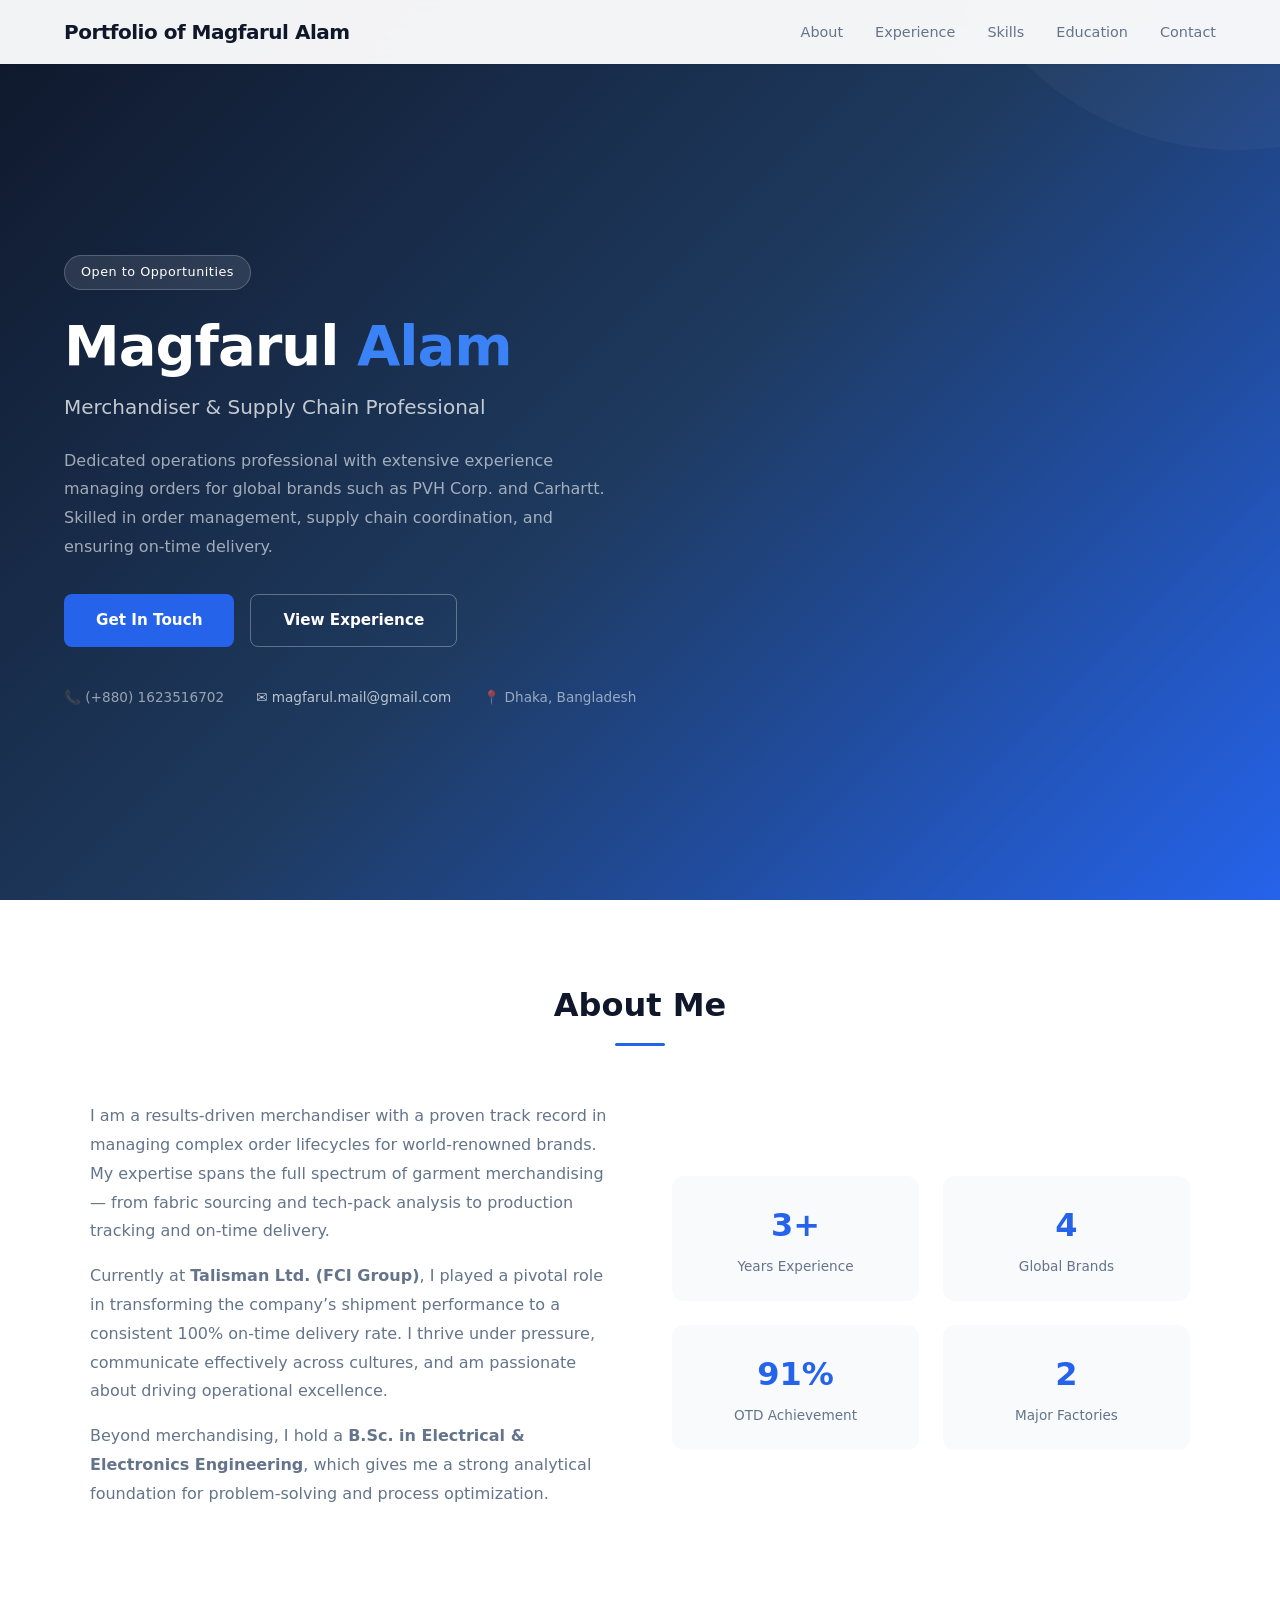
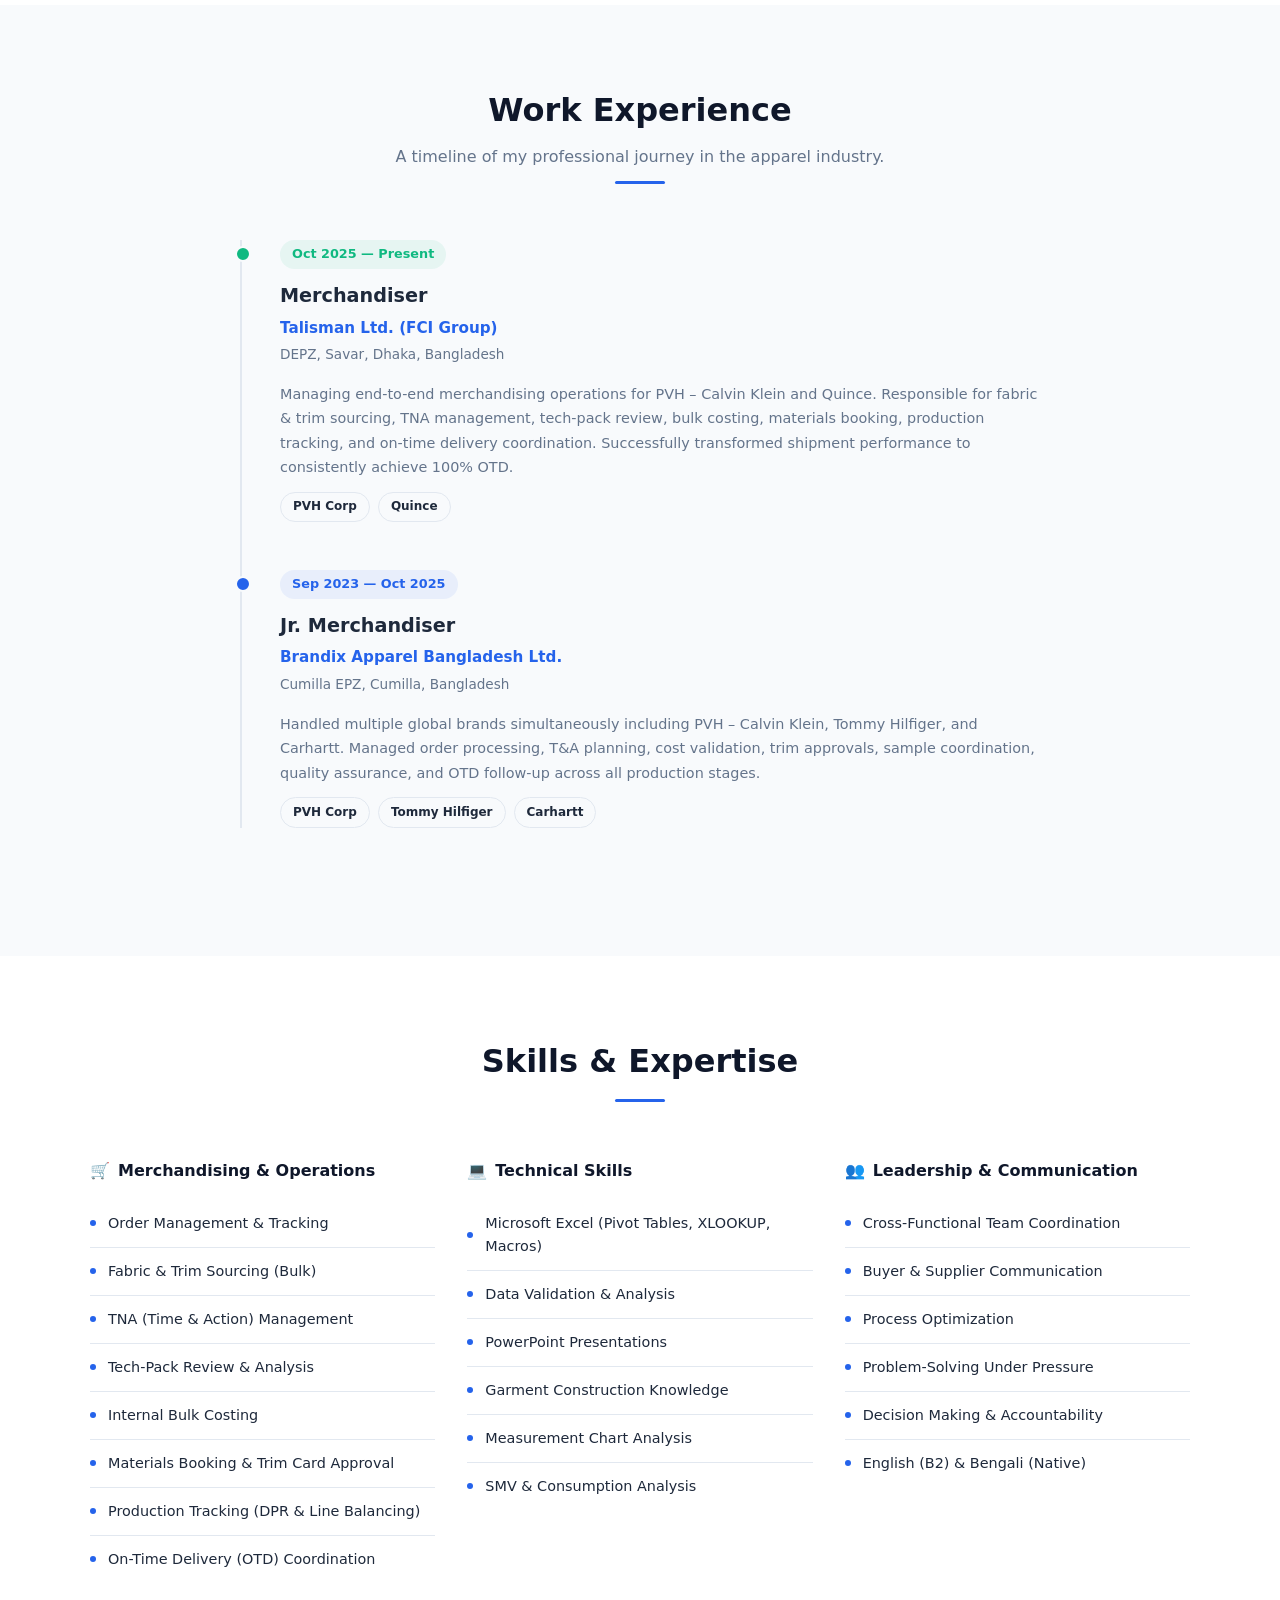
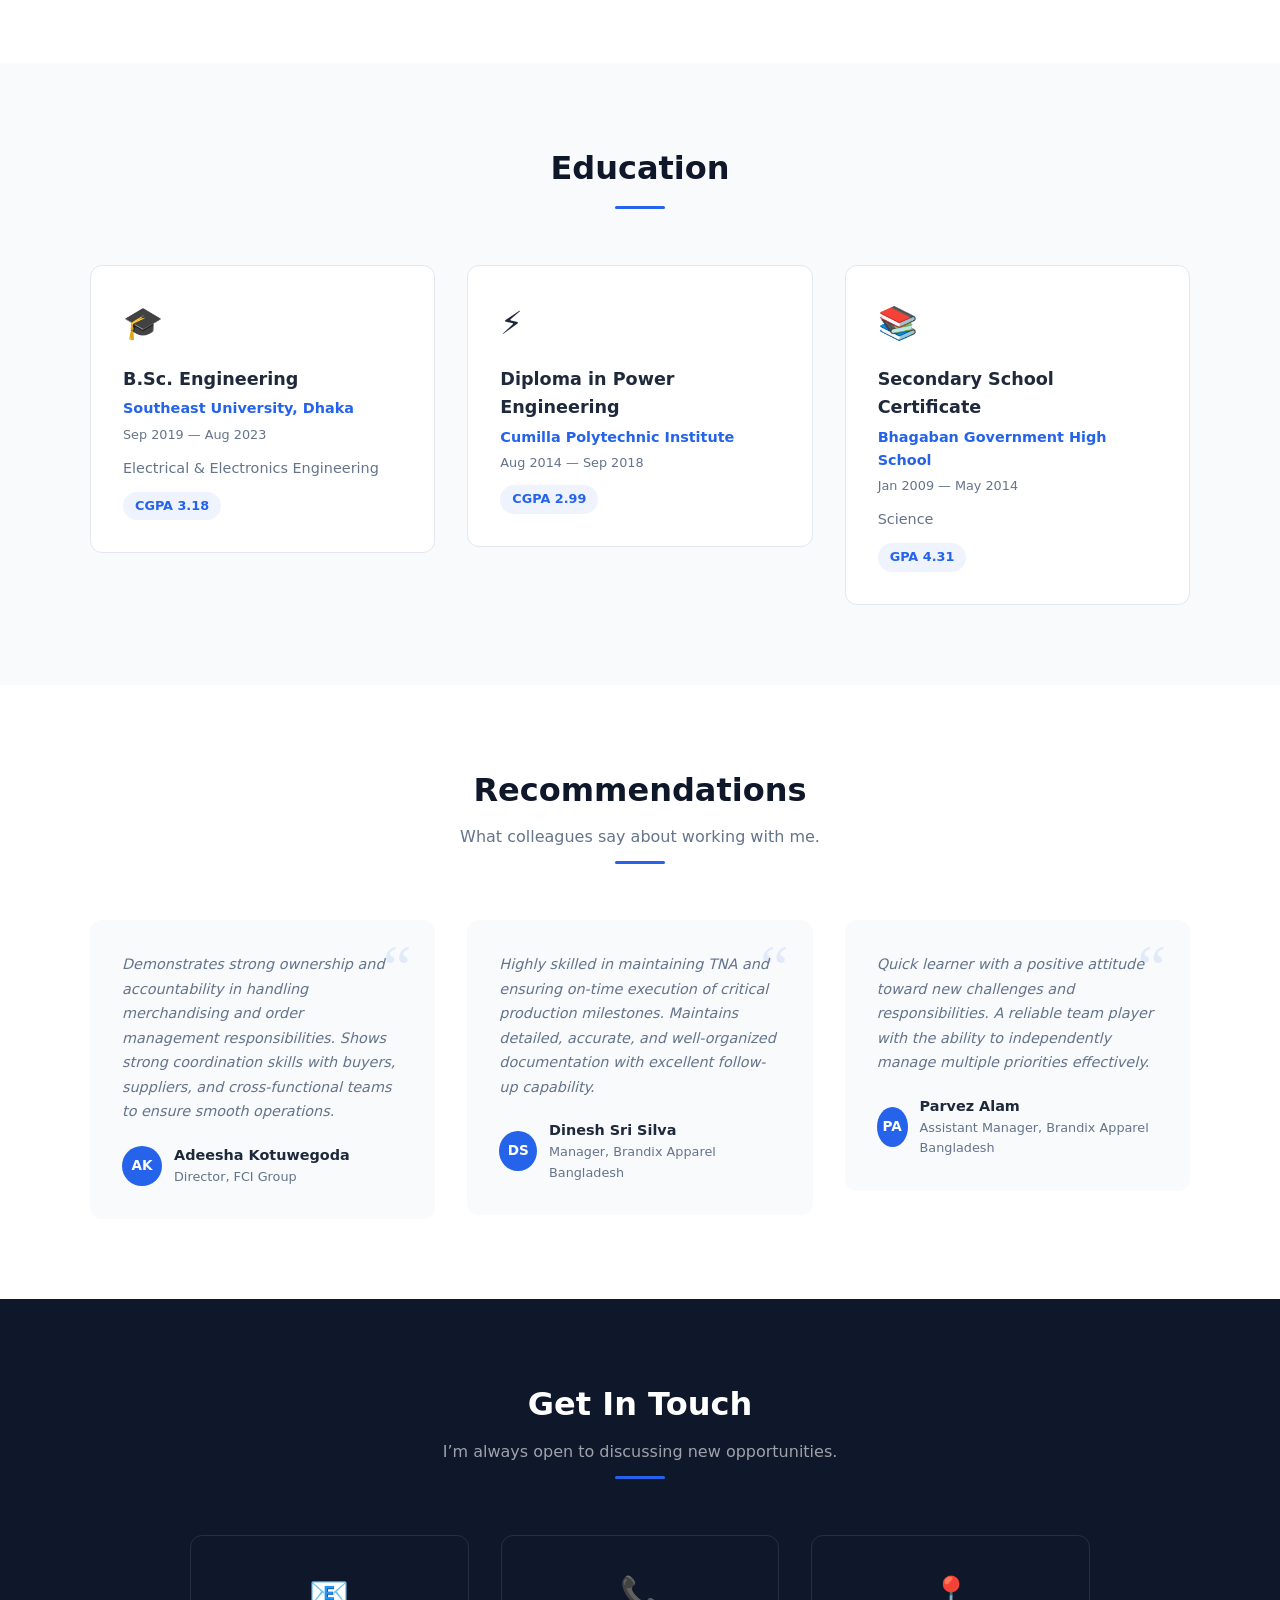
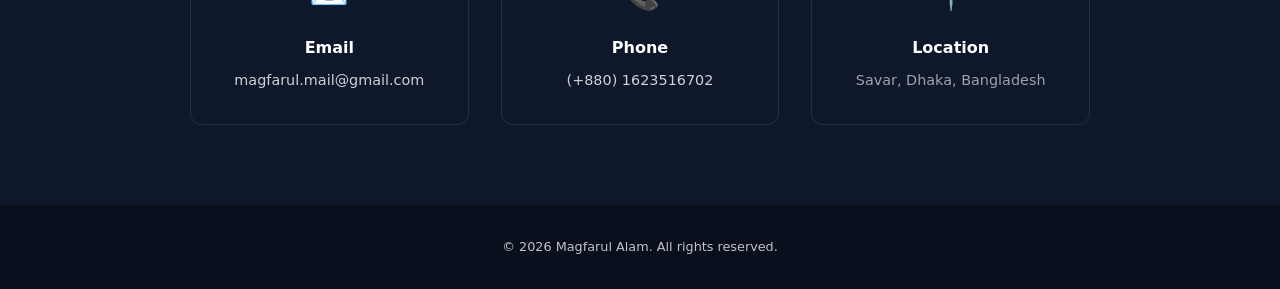
==== commit 33e84f9c: "Deploy 73d040021725c5c04c09c84d8eb69262dab2d838" ====
--- a/index.html
+++ b/index.html
@@ -1 +1 @@
-<!DOCTYPE html><html lang="en"><head><meta charSet="utf-8"/><meta name="viewport" content="width=device-width, initial-scale=1"/><link rel="preload" href="/profile.jpg" as="image" fetchPriority="high"/><link rel="stylesheet" href="/_next/static/chunks/17c5vz2hgf1za.css" data-precedence="next"/><link rel="preload" as="script" fetchPriority="low" href="/_next/static/chunks/3l04zcqx63h3y.js"/><script src="/_next/static/chunks/2m912stn0vfa6.js" async=""></script><script src="/_next/static/chunks/1mh6a-0e61pyc.js" async=""></script><script src="/_next/static/chunks/turbopack-0lalso72z2cic.js" async=""></script><script src="/_next/static/chunks/2-p3iyanco-a4.js" async=""></script><script src="/_next/static/chunks/2b5a0k-bgurxd.js" async=""></script><title>Magfarul Alam — Merchandiser &amp; Supply Chain Professional | Portfolio</title><meta name="description" content="Portfolio of Magfarul Alam, a Merchandiser and Supply Chain Professional based in Dhaka, Bangladesh, managing orders for global brands such as PVH Corp., Quince, and Carhartt with a 100% on-time delivery record."/><meta name="author" content="Magfarul Alam"/><meta name="keywords" content="Magfarul Alam, Merchandiser, Supply Chain, Apparel, Garment, PVH, Calvin Klein, Carhartt, Dhaka, Bangladesh, Portfolio"/><meta name="robots" content="index, follow"/><meta name="google-site-verification" content="y4-k1LCD3ntrC7n5FQMbT889iBROhArO6gyXGXMWMNg"/><link rel="canonical" href="https://magfarul.github.io/"/><meta property="og:title" content="Magfarul Alam — Merchandiser &amp; Supply Chain Professional"/><meta property="og:description" content="Results-driven merchandiser managing orders for global brands with 100% on-time delivery achievement."/><meta property="og:url" content="https://magfarul.github.io/"/><meta property="og:type" content="website"/><meta name="twitter:card" content="summary"/><meta name="twitter:title" content="Magfarul Alam — Merchandiser &amp; Supply Chain Professional"/><meta name="twitter:description" content="Results-driven merchandiser managing orders for global brands with 100% on-time delivery achievement."/><link rel="icon" href="/icon.svg?icon.28j9p45wyeueg.svg" sizes="any" type="image/svg+xml"/><script src="/_next/static/chunks/0cz1d0mv5g_q7.js" noModule=""></script></head><body><div hidden=""><!--$--><!--/$--></div><nav class="navbar "><a class="logo" href="#">Portfolio of Magfarul Alam</a><button class="nav-toggle " aria-label="Toggle navigation" aria-expanded="false"><span class="bar"></span><span class="bar"></span><span class="bar"></span></button><div class="nav-overlay "></div><ul class="nav-menu "><li><a href="#about" class="">About</a></li><li><a href="#experience" class="">Experience</a></li><li><a href="#skills" class="">Skills</a></li><li><a href="#education" class="">Education</a></li><li><a href="#contact" class="">Contact</a></li></ul></nav><main><section class="hero"><div class="hero-inner"><div class="hero-content"><div class="hero-badge">Open to Opportunities</div><h1>Magfarul <span>Alam</span></h1><p class="subtitle">Merchandiser &amp; Supply Chain Professional</p><p class="bio">Dedicated operations professional with extensive experience managing orders for global brands such as PVH Corp. and Carhartt. Skilled in order management, supply chain coordination, and ensuring on-time delivery.</p><div class="hero-btns"><a href="#contact" class="btn btn-primary">Get In Touch</a><a href="#experience" class="btn btn-outline">View Experience</a></div><div class="hero-contact"><span>📞 (+880) 1623516702</span><a href="mailto:magfarul.mail@gmail.com">✉ magfarul.mail@gmail.com</a><span>📍 Dhaka, Bangladesh</span></div></div><div class="fade-in-right  "><div class="hero-photo"><div class="photo-frame"><img src="/profile.jpg" alt="Magfarul Alam" fetchPriority="high"/></div></div></div></div></section><section class="about container" id="about"><div class="section-header"><h2>About Me</h2><div class="underline"></div></div><div class="about-grid"><div class="fade-in-left  "><div class="about-text"><p>I am a results-driven merchandiser with a proven track record in managing complex order lifecycles for world-renowned brands. My expertise spans the full spectrum of garment merchandising — from fabric sourcing and tech-pack analysis to production tracking and on-time delivery.</p><p>Currently at <strong>Talisman Ltd. (FCI Group)</strong>, I played a pivotal role in transforming the company’s shipment performance to a consistent 100% on-time delivery rate. I thrive under pressure, communicate effectively across cultures, and am passionate about driving operational excellence.</p><p>Beyond merchandising, I hold a <strong>B.Sc. in Electrical &amp; Electronics Engineering</strong>, which gives me a strong analytical foundation for problem-solving and process optimization.</p></div></div><div class="fade-in-right  "><div class="about-stats"><div class="stat-card"><div class="number">0<!-- -->+</div><div class="label">Years Experience</div></div><div class="stat-card"><div class="number">0</div><div class="label">Global Brands</div></div><div class="stat-card"><div class="number">0<!-- -->%</div><div class="label">OTD Achievement</div></div><div class="stat-card"><div class="number">0</div><div class="label">Major Factories</div></div></div></div></div></section><section class="experience container" id="experience"><div class="section-header"><h2>Work Experience</h2><p>A timeline of my professional journey in the apparel industry.</p><div class="underline"></div></div><div class="timeline"><div class="fade-in  "><div class="timeline-item current"><div class="timeline-date">Oct 2025 — Present</div><h3>Merchandiser</h3><div class="company">Talisman Ltd. (FCI Group)</div><div class="location">DEPZ, Savar, Dhaka, Bangladesh</div><p>Managing end-to-end merchandising operations for PVH – Calvin Klein and Quince. Responsible for fabric &amp; trim sourcing, TNA management, tech-pack review, bulk costing, materials booking, production tracking, and on-time delivery coordination. Successfully transformed shipment performance to consistently achieve 100% OTD.</p><div class="brand-tags"><span class="brand-tag">PVH Corp</span><span class="brand-tag">Quince</span></div></div></div><div class="fade-in  "><div class="timeline-item "><div class="timeline-date">Sep 2023 — Oct 2025</div><h3>Jr. Merchandiser</h3><div class="company">Brandix Apparel Bangladesh Ltd.</div><div class="location">Cumilla EPZ, Cumilla, Bangladesh</div><p>Handled multiple global brands simultaneously including PVH – Calvin Klein, Tommy Hilfiger, and Carhartt. Managed order processing, T&amp;A planning, cost validation, trim approvals, sample coordination, quality assurance, and OTD follow-up across all production stages.</p><div class="brand-tags"><span class="brand-tag">PVH Corp</span><span class="brand-tag">Tommy Hilfiger</span><span class="brand-tag">Carhartt</span></div></div></div></div></section><section class="skills container" id="skills"><div class="section-header"><h2>Skills &amp; Expertise</h2><div class="underline"></div></div><div class="skills-grid"><div class="fade-in  "><div class="skill-category"><h3><span>&#128722;</span><span>Merchandising &amp; Operations</span></h3><ul class="skill-list"><li><span class="skill-dot"></span><span>Order Management &amp; Tracking</span></li><li><span class="skill-dot"></span><span>Fabric &amp; Trim Sourcing (Bulk)</span></li><li><span class="skill-dot"></span><span>TNA (Time &amp; Action) Management</span></li><li><span class="skill-dot"></span><span>Tech-Pack Review &amp; Analysis</span></li><li><span class="skill-dot"></span><span>Internal Bulk Costing</span></li><li><span class="skill-dot"></span><span>Materials Booking &amp; Trim Card Approval</span></li><li><span class="skill-dot"></span><span>Production Tracking (DPR &amp; Line Balancing)</span></li><li><span class="skill-dot"></span><span>On-Time Delivery (OTD) Coordination</span></li></ul></div></div><div class="fade-in  "><div class="skill-category"><h3><span>&#128187;</span><span>Technical Skills</span></h3><ul class="skill-list"><li><span class="skill-dot"></span><span>Microsoft Excel (Pivot Tables, XLOOKUP, Macros)</span></li><li><span class="skill-dot"></span><span>Data Validation &amp; Analysis</span></li><li><span class="skill-dot"></span><span>PowerPoint Presentations</span></li><li><span class="skill-dot"></span><span>Garment Construction Knowledge</span></li><li><span class="skill-dot"></span><span>Measurement Chart Analysis</span></li><li><span class="skill-dot"></span><span>SMV &amp; Consumption Analysis</span></li></ul></div></div><div class="fade-in  "><div class="skill-category"><h3><span>&#128101;</span><span>Leadership &amp; Communication</span></h3><ul class="skill-list"><li><span class="skill-dot"></span><span>Cross-Functional Team Coordination</span></li><li><span class="skill-dot"></span><span>Buyer &amp; Supplier Communication</span></li><li><span class="skill-dot"></span><span>Process Optimization</span></li><li><span class="skill-dot"></span><span>Problem-Solving Under Pressure</span></li><li><span class="skill-dot"></span><span>Decision Making &amp; Accountability</span></li><li><span class="skill-dot"></span><span>English (B2) &amp; Bengali (Native)</span></li></ul></div></div></div></section><section class="education container" id="education"><div class="section-header"><h2>Education</h2><div class="underline"></div></div><div class="edu-grid"><div class="fade-in  "><div class="edu-card"><div class="edu-icon">&#127891;</div><h3>B.Sc. Engineering</h3><div class="school">Southeast University, Dhaka</div><div class="edu-date">Sep 2019 — Aug 2023</div><p style="color:var(--muted);font-size:0.9rem;margin-bottom:0.75rem">Electrical &amp; Electronics Engineering</p><span class="grade">CGPA 3.18</span></div></div><div class="fade-in  "><div class="edu-card"><div class="edu-icon">&#9889;</div><h3>Diploma in Power Engineering</h3><div class="school">Cumilla Polytechnic Institute</div><div class="edu-date">Aug 2014 — Sep 2018</div><span class="grade">CGPA 2.99</span></div></div><div class="fade-in  "><div class="edu-card"><div class="edu-icon">&#128218;</div><h3>Secondary School Certificate</h3><div class="school">Bhagaban Government High School</div><div class="edu-date">Jan 2009 — May 2014</div><p style="color:var(--muted);font-size:0.9rem;margin-bottom:0.75rem">Science</p><span class="grade">GPA 4.31</span></div></div></div></section><section class="recommendations container" id="recommendations"><div class="section-header"><h2>Recommendations</h2><p>What colleagues say about working with me.</p><div class="underline"></div></div><div class="rec-grid"><div class="fade-in  "><div class="rec-card"><p>Demonstrates strong ownership and accountability in handling merchandising and order management responsibilities. Shows strong coordination skills with buyers, suppliers, and cross-functional teams to ensure smooth operations.</p><div class="rec-author"><div class="rec-avatar">AK</div><div><div class="rec-name">Adeesha Kotuwegoda</div><div class="rec-role">Director, FCI Group</div></div></div></div></div><div class="fade-in  "><div class="rec-card"><p>Highly skilled in maintaining TNA and ensuring on-time execution of critical production milestones. Maintains detailed, accurate, and well-organized documentation with excellent follow-up capability.</p><div class="rec-author"><div class="rec-avatar">DS</div><div><div class="rec-name">Dinesh Sri Silva</div><div class="rec-role">Manager, Brandix Apparel Bangladesh</div></div></div></div></div><div class="fade-in  "><div class="rec-card"><p>Quick learner with a positive attitude toward new challenges and responsibilities. A reliable team player with the ability to independently manage multiple priorities effectively.</p><div class="rec-author"><div class="rec-avatar">PA</div><div><div class="rec-name">Parvez Alam</div><div class="rec-role">Assistant Manager, Brandix Apparel Bangladesh</div></div></div></div></div></div></section><section class="contact container" id="contact"><div class="section-header"><h2>Get In Touch</h2><p>I’m always open to discussing new opportunities.</p><div class="underline"></div></div><div class="contact-grid"><div class="fade-in  "><div class="contact-item"><div class="icon">&#128231;</div><h4>Email</h4><p><a href="mailto:magfarul.mail@gmail.com">magfarul.mail@gmail.com</a></p></div></div><div class="fade-in  "><div class="contact-item"><div class="icon">&#128222;</div><h4>Phone</h4><p><a href="tel:+8801623516702">(+880) 1623516702</a></p></div></div><div class="fade-in  "><div class="contact-item"><div class="icon">&#128205;</div><h4>Location</h4><p>Savar, Dhaka, Bangladesh</p></div></div></div></section><!--$--><!--/$--></main><footer class="footer">© 2026 Magfarul Alam. All rights reserved.</footer><button class="back-to-top " aria-label="Back to top">↑</button><script src="/_next/static/chunks/3l04zcqx63h3y.js" id="_R_" async=""></script><script>(self.__next_f=self.__next_f||[]).push([0])</script><script>self.__next_f.push([1,"1:\"$Sreact.fragment\"\n2:I[62319,[\"/_next/static/chunks/2-p3iyanco-a4.js\"],\"default\"]\n3:I[39756,[\"/_next/static/chunks/2-p3iyanco-a4.js\"],\"default\"]\n4:I[37457,[\"/_next/static/chunks/2-p3iyanco-a4.js\"],\"default\"]\n5:I[71691,[\"/_next/static/chunks/2-p3iyanco-a4.js\"],\"default\"]\n6:I[44223,[\"/_next/static/chunks/2-p3iyanco-a4.js\",\"/_next/static/chunks/2b5a0k-bgurxd.js\"],\"default\"]\n11:I[68027,[\"/_next/static/chunks/2-p3iyanco-a4.js\"],\"default\",1]\n:HL[\"/_next/static/chunks/17c5vz2hgf1za.css\",\"style\"]\n:HL[\"/profile.jpg\",\"image\",{\"fetchPriority\":\"high\"}]\n0:{\"P\":null,\"c\":[\"\",\"\"],\"q\":\"\",\"i\":false,\"f\":[[[\"\",{\"children\":[\"__PAGE__\",{},\"$undefined\",\"$undefined\",4608]},\"$undefined\",\"$undefined\",4624],[[\"$\",\"$1\",\"c\",{\"children\":[[[\"$\",\"link\",\"0\",{\"rel\":\"stylesheet\",\"href\":\"/_next/static/chunks/17c5vz2hgf1za.css\",\"precedence\":\"next\",\"crossOrigin\":\"$undefined\",\"nonce\":\"$undefined\"}],[\"$\",\"script\",\"script-0\",{\"src\":\"/_next/static/chunks/2-p3iyanco-a4.js\",\"async\":true,\"nonce\":\"$undefined\"}]],[\"$\",\"html\",null,{\"lang\":\"en\",\"children\":[\"$\",\"body\",null,{\"children\":[[\"$\",\"$L2\",null,{}],[\"$\",\"main\",null,{\"children\":[\"$\",\"$L3\",null,{\"parallelRouterKey\":\"children\",\"error\":\"$undefined\",\"errorStyles\":\"$undefined\",\"errorScripts\":\"$undefined\",\"template\":[\"$\",\"$L4\",null,{}],\"templateStyles\":\"$undefined\",\"templateScripts\":\"$undefined\",\"notFound\":[[[\"$\",\"title\",null,{\"children\":\"404: This page could not be found.\"}],[\"$\",\"div\",null,{\"style\":{\"fontFamily\":\"system-ui,\\\"Segoe UI\\\",Roboto,Helvetica,Arial,sans-serif,\\\"Apple Color Emoji\\\",\\\"Segoe UI Emoji\\\"\",\"height\":\"100vh\",\"textAlign\":\"center\",\"display\":\"flex\",\"flexDirection\":\"column\",\"alignItems\":\"center\",\"justifyContent\":\"center\"},\"children\":[\"$\",\"div\",null,{\"children\":[[\"$\",\"style\",null,{\"dangerouslySetInnerHTML\":{\"__html\":\"body{color:#000;background:#fff;margin:0}.next-error-h1{border-right:1px solid rgba(0,0,0,.3)}@media (prefers-color-scheme:dark){body{color:#fff;background:#000}.next-error-h1{border-right:1px solid rgba(255,255,255,.3)}}\"}}],[\"$\",\"h1\",null,{\"className\":\"next-error-h1\",\"style\":{\"display\":\"inline-block\",\"margin\":\"0 20px 0 0\",\"padding\":\"0 23px 0 0\",\"fontSize\":24,\"fontWeight\":500,\"verticalAlign\":\"top\",\"lineHeight\":\"49px\"},\"children\":404}],[\"$\",\"div\",null,{\"style\":{\"display\":\"inline-block\"},\"children\":[\"$\",\"h2\",null,{\"style\":{\"fontSize\":14,\"fontWeight\":400,\"lineHeight\":\"49px\",\"margin\":0},\"children\":\"This page could not be found.\"}]}]]}]}]],[]],\"forbidden\":\"$undefined\",\"unauthorized\":\"$undefined\"}]}],[\"$\",\"footer\",null,{\"className\":\"footer\",\"children\":\"© 2026 Magfarul Alam. All rights reserved.\"}],[\"$\",\"$L5\",null,{}]]}]}]]}],{\"children\":[[\"$\",\"$1\",\"c\",{\"children\":[[[\"$\",\"section\",null,{\"className\":\"hero\",\"children\":[\"$\",\"div\",null,{\"className\":\"hero-inner\",\"children\":[[\"$\",\"div\",null,{\"className\":\"hero-content\",\"children\":[[\"$\",\"div\",null,{\"className\":\"hero-badge\",\"children\":\"Open to Opportunities\"}],[\"$\",\"h1\",null,{\"children\":[\"Magfarul \",[\"$\",\"span\",null,{\"children\":\"Alam\"}]]}],[\"$\",\"p\",null,{\"className\":\"subtitle\",\"children\":\"Merchandiser \u0026 Supply Chain Professional\"}],[\"$\",\"p\",null,{\"className\":\"bio\",\"children\":\"Dedicated operations professional with extensive experience managing orders for global brands such as PVH Corp. and Carhartt. Skilled in order management, supply chain coordination, and ensuring on-time delivery.\"}],[\"$\",\"div\",null,{\"className\":\"hero-btns\",\"children\":[[\"$\",\"a\",null,{\"href\":\"#contact\",\"className\":\"btn btn-primary\",\"children\":\"Get In Touch\"}],[\"$\",\"a\",null,{\"href\":\"#experience\",\"className\":\"btn btn-outline\",\"children\":\"View Experience\"}]]}],[\"$\",\"div\",null,{\"className\":\"hero-contact\",\"children\":[[\"$\",\"span\",null,{\"children\":\"📞 (+880) 1623516702\"}],[\"$\",\"a\",null,{\"href\":\"mailto:magfarul.mail@gmail.com\",\"children\":\"✉ magfarul.mail@gmail.com\"}],[\"$\",\"span\",null,{\"children\":\"📍 Dhaka, Bangladesh\"}]]}]]}],[\"$\",\"$L6\",null,{\"direction\":\"right\",\"children\":[\"$\",\"div\",null,{\"className\":\"hero-photo\",\"children\":[\"$\",\"div\",null,{\"className\":\"photo-frame\",\"children\":[\"$\",\"img\",null,{\"src\":\"/profile.jpg\",\"alt\":\"Magfarul Alam\",\"fetchPriority\":\"high\"}]}]}]}]]}]}],[\"$\",\"section\",null,{\"className\":\"about container\",\"id\":\"about\",\"children\":[[\"$\",\"div\",null,{\"className\":\"section-header\",\"children\":[[\"$\",\"h2\",null,{\"children\":\"About Me\"}],[\"$\",\"div\",null,{\"className\":\"underline\"}]]}],[\"$\",\"div\",null,{\"className\":\"about-grid\",\"children\":[[\"$\",\"$L6\",null,{\"direction\":\"left\",\"children\":[\"$\",\"div\",null,{\"className\":\"about-text\",\"children\":[[\"$\",\"p\",null,{\"children\":\"I am a results-driven merchandiser with a proven track record in managing complex order lifecycles for world-renowned brands. My expertise spans the full spectrum of garment merchandising — from fabric sourcing and tech-pack analysis to production tracking and on-time delivery.\"}],[\"$\",\"p\",null,{\"children\":[\"Currently at \",[\"$\",\"strong\",null,{\"children\":\"Talisman Ltd. (FCI Group)\"}],\", I played a pivotal role in transforming the company’s shipment performance to a consistent 100% on-time delivery rate. I thrive under pressure, communicate effectively across cultures, and am passionate about driving operational excellence.\"]}],[\"$\",\"p\",null,{\"children\":[\"Beyond merchandising, I hold a \",\"$L7\",\", which gives me a strong analytical foundation for problem-solving and process optimization.\"]}]]}]}],\"$L8\"]}]]}],\"$L9\",\"$La\",\"$Lb\",\"$Lc\",\"$Ld\"],[\"$Le\"],\"$Lf\"]}],{},null,false,null]},null,false,null],\"$L10\",false]],\"m\":\"$undefined\",\"G\":[\"$11\",[\"$L12\"]],\"S\":true,\"h\":null,\"r\":\"$undefined\",\"s\":\"$undefined\",\"a\":\"$undefined\",\"l\":\"$undefined\",\"p\":\"$undefined\",\"d\":\"$undefined\",\"b\":\"FB5cVvq78MVIPfUwkTJE0\"}\n13:I[80147,[\"/_next/static/chunks/2-p3iyanco-a4.js\",\"/_next/static/chunks/2b5a0k-bgurxd.js\"],\"default\"]\n18:I[97367,[\"/_next/static/chunks/2-p3iyanco-a4.js\"],\"OutletBoundary\"]\n19:\"$Sreact.suspense\"\n1b:I[97367,[\"/_next/static/chunks/2-p3iyanco-a4.js\"],\"ViewportBoundary\"]\n1d:I[97367,[\"/_next/static/chunks/2-p3iyanco-a4.js\"],\"MetadataBoundary\"]\n7:[\"$\",\"strong\",null,{\"children\":\"B.Sc. in Electrical \u0026 Electronics Engineering\"}]\n8:[\"$\",\"$L6\",null,{\"direction\":\"right\",\"children\":[\"$\",\"div\",null,{\"className\":\"about-stats\",\"children\":[[\"$\",\"div\",\"Years Experience\",{\"className\":\"stat-card\",\"children\":[[\"$\",\"$L13\",null,{\"target\":3,\"suffix\":\"+\"}],[\"$\",\"div\",null,{\"className\":\"label\",\"children\":\"Years Experience\"}]]}],[\"$\",\"div\",\"Global Brands\",{\"className\":\"stat-card\",\"children\":[[\"$\",\"$L13\",null,{\"target\":4,\"suffix\":\"\"}],[\"$\",\"div\",null,{\"className\":\"label\",\"children\":\"Global Brands\"}]]}],[\"$\",\"div\",\"OTD Achievement\",{\"className\":\"stat-card\",\"children\":[[\"$\",\"$L13\",null,{\"target\":100,\"suffix\":\"%\"}],[\"$\",\"div\",null,{\"className\":\"label\",\"children\":\"OTD Achievement\"}]]}],[\"$\",\"div\",\"Major Factories\",{\"className\":\"stat-card\",\"children\":[[\"$\",\"$L13\",null,{\"target\":2,\"suffix\":\"\"}],[\"$\",\"div\",null,{\"className\":\"label\",\"children\":\"Major Factories\"}]]}]]}]}]\n9:[\"$\",\"section\",null,{\"className\":\"experience container\",\"id\":\"experience\",\"children\":[[\"$\",\"div\",null,{\"className\":\"section-header\",\"children\":[[\"$\",\"h2\",null,{\"children\":\"Work Experience\"}],[\"$\",\"p\",null,{\"children\":\"A timeline of my professional journey in the apparel industry.\"}],[\"$\",\"div\",null,{\"className\":\"underline\"}]]}],[\"$\",\"div\",null,{\"className\":\"timeline\",\"children\":[[\"$\",\"$L6\",\"Talisman Ltd. (FCI Group)\",{\"children\":[\"$\",\"div\",null,{\"className\":\"timeline-item current\",\"children\":[[\"$\",\"div\",null,{\"className\":\"timeline-date\",\"children\":\"Oct 2025 — Present\"}],[\"$\",\"h3\",null,{\"children\":\"Merchandiser\"}],[\"$\",\"div\",null,{\"className\":\"company\",\"children\":\"Talisman Ltd. (FCI Group)\"}],[\"$\",\"div\",null,{\"className\":\"location\",\"children\":\"DEPZ, Savar, Dhaka, Bangladesh\"}],[\"$\",\"p\",null,{\"children\":\"Managing end-to-end merchandising operations for PVH – Calvin Klein and Quince. Responsible for fabric \u0026 trim sourcing, TNA management, tech-pack review, bulk costing, materials booking, production tracking, and on-time delivery coordination. Successfully transformed shipment performance to consistently achieve 100% OTD.\"}],[\"$\",\"div\",null,{\"className\":\"brand-tags\",\"children\":[[\"$\",\"span\",\"PVH Corp\",{\"className\":\"brand-tag\",\"children\":\"PVH Corp\"}],[\"$\",\"span\",\"Quince\",{\"className\":\"brand-tag\",\"children\":\"Quince\"}]]}]]}]}],[\"$\",\"$L6\",\"Brandix Apparel Bangladesh Ltd.\",{\"children\":[\"$\",\"div\",null,{\"className\":\"timeline-item \",\"children\":[[\"$\",\"div\",null,{\"className\":\"timeline-date\",\"children\":\"Sep 2023 — Oct 2025\"}],[\"$\",\"h3\",null,{\"children\":\"Jr. Merchandiser\"}],[\"$\",\"div\",null,{\"className\":\"company\",\"children\":\"Brandix Apparel Bangladesh Ltd.\"}],[\"$\",\"div\",null,{\"className\":\"location\",\"children\":\"Cumilla EPZ, Cumilla, Bangladesh\"}],[\"$\",\"p\",null,{\"children\":\"Handled multiple global brands simultaneously including PVH – Calvin Klein, Tommy Hilfiger, and Carhartt. Managed order processing, T\u0026A planning, cost validation, trim approvals, sample coordination, quality assurance, and OTD follow-up across all production stages.\"}],[\"$\",\"div\",null,{\"className\":\"brand-tags\",\"children\":[[\"$\",\"span\",\"PVH Corp\",{\"className\":\"brand-tag\",\"children\":\"PVH Corp\"}],[\"$\",\"span\",\"Tommy Hilfiger\",{\"className\":\"brand-tag\",\"children\":\"Tommy Hilfiger\"}],[\"$\",\"span\",\"Carhartt\",{\"className\":\"brand-tag\",\"children\":\"Carhartt\"}]]}]]}]}]]}]]}]\na:[\"$\",\"section\",null,{\"className\":\"skills container\",\"id\":\"skills\",\"children\":[[\"$\",\"div\",null,{\"className\":\"section-header\",\"children\":[[\"$\",\"h2\",null,{\"children\":\"Skills \u0026 Expertise\"}],[\"$\",\"div\",null,{\"className\":\"underline\"}]]}],[\"$\",\"div\",null,{\"className\":\"skills-grid\",\"children\":[[\"$\",\"$L6\",\"Merchandising \u0026amp; Operations\",{\"children\":[\"$\",\"div\",null,{\"className\":\"skill-category\",\"children\":[[\"$\",\"h3\",null,{\"children\":[[\"$\",\"span\",null,{\"dangerouslySetInnerHTML\":{\"__html\":\"\u0026#128722;\"}}],[\"$\",\"span\",null,{\"dangerouslySetInnerHTML\":{\"__html\":\"Merchandising \u0026amp; Operations\"}}]]}],[\"$\",\"ul\",null,{\"className\":\"skill-list\",\"children\":[[\"$\",\"li\",\"Order Management \u0026amp; Tracking\",{\"children\":[[\"$\",\"span\",null,{\"className\":\"skill-dot\"}],[\"$\",\"span\",null,{\"dangerouslySetInnerHTML\":{\"__html\":\"Order Management \u0026amp; Tracking\"}}]]}],[\"$\",\"li\",\"Fabric \u0026amp; Trim Sourcing (Bulk)\",{\"children\":[[\"$\",\"span\",null,{\"className\":\"skill-dot\"}],[\"$\",\"span\",null,{\"dangerouslySetInnerHTML\":{\"__html\":\"Fabric \u0026amp; Trim Sourcing (Bulk)\"}}]]}],[\"$\",\"li\",\"TNA (Time \u0026amp; Action) Management\",{\"children\":[[\"$\",\"span\",null,{\"className\":\"skill-dot\"}],[\"$\",\"span\",null,{\"dangerouslySetInnerHTML\":{\"__html\":\"TNA (Time \u0026amp; Action) Management\"}}]]}],[\"$\",\"li\",\"Tech-Pack Review \u0026amp; Analysis\",{\"children\":[[\"$\",\"span\",null,{\"className\":\"skill-dot\"}],[\"$\",\"span\",null,{\"dangerouslySetInnerHTML\":{\"__html\":\"Tech-Pack Review \u0026amp; Analysis\"}}]]}],[\"$\",\"li\",\"Internal Bulk Costing\",{\"children\":[[\"$\",\"span\",null,{\"className\":\"skill-dot\"}],[\"$\",\"span\",null,{\"dangerouslySetInnerHTML\":{\"__html\":\"Internal Bulk Costing\"}}]]}],[\"$\",\"li\",\"Materials Booking \u0026amp; Trim Card Approval\",{\"children\":[[\"$\",\"span\",null,{\"className\":\"skill-dot\"}],[\"$\",\"span\",null,{\"dangerouslySetInnerHTML\":{\"__html\":\"Materials Booking \u0026amp; Trim Card Approval\"}}]]}],[\"$\",\"li\",\"Production Tracking (DPR \u0026amp; Line Balancing)\",{\"children\":[[\"$\",\"span\",null,{\"className\":\"skill-dot\"}],[\"$\",\"span\",null,{\"dangerouslySetInnerHTML\":{\"__html\":\"Production Tracking (DPR \u0026amp; Line Balancing)\"}}]]}],[\"$\",\"li\",\"On-Time Delivery (OTD) Coordination\",{\"children\":[[\"$\",\"span\",null,{\"className\":\"skill-dot\"}],[\"$\",\"span\",null,{\"dangerouslySetInnerHTML\":{\"__html\":\"On-Time Delivery (OTD) Coordination\"}}]]}]]}]]}]}],[\"$\",\"$L6\",\"Technical Skills\",{\"children\":[\"$\",\"div\",null,{\"className\":\"skill-category\",\"children\":[[\"$\",\"h3\",null,{\"children\":[[\"$\",\"span\",null,{\"dangerouslySetInnerHTML\":{\"__html\":\"\u0026#128187;\"}}],[\"$\",\"span\",null,{\"dangerouslySetInnerHTML\":{\"__html\":\"Technical Skills\"}}]]}],[\"$\",\"ul\",null,{\"className\":\"skill-list\",\"children\":[[\"$\",\"li\",\"Microsoft Excel (Pivot Tables, XLOOKUP, Macros)\",{\"children\":[[\"$\",\"span\",null,{\"className\":\"skill-dot\"}],[\"$\",\"span\",null,{\"dangerouslySetInnerHTML\":{\"__html\":\"Microsoft Excel (Pivot Tables, XLOOKUP, Macros)\"}}]]}],[\"$\",\"li\",\"Data Validation \u0026amp; Analysis\",{\"children\":[[\"$\",\"span\",null,{\"className\":\"skill-dot\"}],[\"$\",\"span\",null,{\"dangerouslySetInnerHTML\":{\"__html\":\"Data Validation \u0026amp; Analysis\"}}]]}],[\"$\",\"li\",\"PowerPoint Presentations\",{\"children\":[[\"$\",\"span\",null,{\"className\":\"skill-dot\"}],[\"$\",\"span\",null,{\"dangerouslySetInnerHTML\":{\"__html\":\"PowerPoint Presentations\"}}]]}],[\"$\",\"li\",\"Garment Construction Knowledge\",{\"children\":[[\"$\",\"span\",null,{\"className\":\"skill-dot\"}],[\"$\",\"span\",null,{\"dangerouslySetInnerHTML\":{\"__html\":\"Garment Construction Knowledge\"}}]]}],[\"$\",\"li\",\"Measurement Chart Analysis\",{\"children\":[[\"$\",\"span\",null,{\"className\":\"skill-dot\"}],[\"$\",\"span\",null,{\"dangerouslySetInnerHTML\":{\"__html\":\"Measurement Chart Analysis\"}}]]}],[\"$\",\"li\",\"SMV \u0026amp; Consumption Analysis\",{\"children\":[[\"$\",\"span\",null,{\"className\":\"skill-dot\"}],[\"$\",\"span\",null,{\"dangerouslySetInnerHTML\":{\"__html\":\"SMV \u0026amp; Consumption Analysis\"}}]]}]]}]]}]}],[\"$\",\"$L6\",\"Leadership \u0026amp; Communication\",{\"children\":[\"$\",\"div\",null,{\"className\":\"skill-category\",\"children\":[[\"$\",\"h3\",null,{\"children\":[[\"$\",\"span\",null,{\"dangerouslySetInnerHTML\":{\"__html\":\"\u0026#128101;\"}}],[\"$\",\"span\",null,{\"dangerouslySetInnerHTML\":{\"__html\":\"Leadership \u0026amp; Communication\"}}]]}],[\"$\",\"ul\",null,{\"className\":\"skill-list\",\"children\":[[\"$\",\"li\",\"Cross-Functional Team Coordination\",{\"children\":[[\"$\",\"span\",null,{\"className\":\"skill-dot\"}],[\"$\",\"span\",null,{\"dangerouslySetInnerHTML\":{\"__html\":\"Cross-Functional Team Coordination\"}}]]}],[\"$\",\"li\",\"Buyer \u0026amp; Supplier Communication\",{\"children\":[[\"$\",\"span\",null,{\"className\":\"skill-dot\"}],[\"$\",\"span\",null,{\"dangerouslySetInnerHTML\":{\"__html\":\"Buyer \u0026amp; Supplier Communication\"}}]]}],\"$L14\",\"$L15\",\"$L16\",\"$L17\"]}]]}]}]]}]]}]\nb:[\"$\",\"section\",null,{\"className\":\"education container\",\"id\":\"education\",\"children\":[[\"$\",\"div\",null,{\"className\":\"section-header\",\"children\":[[\"$\",\"h2\",null,{\"children\":\"Education\"}],[\"$\",\"div\",null,{\"className\":\"underline\"}]]}],[\"$\",\"div\",null,{\"className\":\"edu-grid\",\"children\":[[\"$\",\"$L6\",\"B.Sc. Engineering\",{\"children\":[\"$\",\"div\",null,{\"className\":\"edu-card\",\"children\":[[\"$\",\"div\",null,{\"className\":\"edu-icon\",\"dangerouslySetInnerHTML\":{\"__html\":\"\u0026#127891;\"}}],[\"$\",\"h3\",null,{\"children\":\"B.Sc. Engineering\"}],[\"$\",\"div\",null,{\"className\":\"school\",\"children\":\"Southeast University, Dhaka\"}],[\"$\",\"div\",null,{\"className\":\"edu-date\",\"children\":\"Sep 2019 — Aug 2023\"}],[\"$\",\"p\",null,{\"style\":{\"color\":\"var(--muted)\",\"fontSize\":\"0.9rem\",\"marginBottom\":\"0.75rem\"},\"dangerouslySetInnerHTML\":{\"__html\":\"Electrical \u0026amp; Electronics Engineering\"}}],[\"$\",\"span\",null,{\"className\":\"grade\",\"children\":\"CGPA 3.18\"}]]}]}],[\"$\",\"$L6\",\"Diploma in Power Engineering\",{\"children\":[\"$\",\"div\",null,{\"className\":\"edu-card\",\"children\":[[\"$\",\"div\",null,{\"className\":\"edu-icon\",\"dangerouslySetInnerHTML\":{\"__html\":\"\u0026#9889;\"}}],[\"$\",\"h3\",null,{\"children\":\"Diploma in Power Engineering\"}],[\"$\",\"div\",null,{\"className\":\"school\",\"children\":\"Cumilla Polytechnic Institute\"}],[\"$\",\"div\",null,{\"className\":\"edu-date\",\"children\":\"Aug 2014 — Sep 2018\"}],null,[\"$\",\"span\",null,{\"className\":\"grade\",\"children\":\"CGPA 2.99\"}]]}]}],[\"$\",\"$L6\",\"Secondary School Certificate\",{\"children\":[\"$\",\"div\",null,{\"className\":\"edu-card\",\"children\":[[\"$\",\"div\",null,{\"className\":\"edu-icon\",\"dangerouslySetInnerHTML\":{\"__html\":\"\u0026#128218;\"}}],[\"$\",\"h3\",null,{\"children\":\"Secondary School Certificate\"}],[\"$\",\"div\",null,{\"className\":\"school\",\"children\":\"Bhagaban Government High School\"}],[\"$\",\"div\",null,{\"className\":\"edu-date\",\"children\":\"Jan 2009 — May 2014\"}],[\"$\",\"p\",null,{\"style\":{\"color\":\"var(--muted)\",\"fontSize\":\"0.9rem\",\"marginBottom\":\"0.75rem\"},\"dangerouslySetInnerHTML\":{\"__html\":\"Science\"}}],[\"$\",\"span\",null,{\"className\":\"grade\",\"children\":\"GPA 4.31\"}]]}]}]]}]]}]\nc:[\"$\",\"section\",null,{\"className\":\"recommendations container\",\"id\":\"recommendations\",\"children\":[[\"$\",\"div\",null,{\"className\":\"section-header\",\"children\":[[\"$\",\"h2\",null,{\"children\":\"Recommendations\"}],[\"$\",\"p\",null,{\"children\":\"What colleagues say about working with me.\"}],[\"$\",\"div\",null,{\"className\":\"underline\"}]]}],[\"$\",\"div\",null,{\"className\":\"rec-grid\",\"children\":[[\"$\",\"$L6\",\"Adeesha Kotuwegoda\",{\"children\":[\"$\",\"div\",null,{\"className\":\"rec-card\",\"children\":[[\"$\",\"p\",null,{\"children\":\"Demonstrates strong ownership and accountability in handling merchandising and order management responsibilities. Shows strong coordination skills with buyers, suppliers, and cross-functional teams to ensure smooth operations.\"}],[\"$\",\"div\",null,{\"className\":\"rec-author\",\"children\":[[\"$\",\"div\",null,{\"className\":\"rec-avatar\",\"children\":\"AK\"}],[\"$\",\"div\",null,{\"children\":[[\"$\",\"div\",null,{\"className\":\"rec-name\",\"children\":\"Adeesha Kotuwegoda\"}],[\"$\",\"div\",null,{\"className\":\"rec-role\",\"children\":\"Director, FCI Group\"}]]}]]}]]}]}],[\"$\",\"$L6\",\"Dinesh Sri Silva\",{\"children\":[\"$\",\"div\",null,{\"className\":\"rec-card\",\"children\":[[\"$\",\"p\",null,{\"children\":\"Highly skilled in maintaining TNA and ensuring on-time execution of critical production milestones. Maintains detailed, accurate, and well-organized documentation with excellent follow-up capability.\"}],[\"$\",\"div\",null,{\"className\":\"rec-author\",\"children\":[[\"$\",\"div\",null,{\"className\":\"rec-avatar\",\"children\":\"DS\"}],[\"$\",\"div\",null,{\"children\":[[\"$\",\"div\",null,{\"className\":\"rec-name\",\"children\":\"Dinesh Sri Silva\"}],[\"$\",\"div\",null,{\"className\":\"rec-role\",\"children\":\"Manager, Brandix Apparel Bangladesh\"}]]}]]}]]}]}],[\"$\",\"$L6\",\"Parvez Alam\",{\"children\":[\"$\",\"div\",null,{\"className\":\"rec-card\",\"children\":[[\"$\",\"p\",null,{\"children\":\"Quick learner with a positive attitude toward new challenges and responsibilities. A reliable team player with the ability to independently manage multiple priorities effectively.\"}],[\"$\",\"div\",null,{\"className\":\"rec-author\",\"children\":[[\"$\",\"div\",null,{\"className\":\"rec-avatar\",\"children\":\"PA\"}],[\"$\",\"div\",null,{\"children\":[[\"$\",\"div\",null,{\"className\":\"rec-name\",\"children\":\"Parvez Alam\"}],[\"$\",\"div\",null,{\"className\":\"rec-role\",\"children\":\"Assistant Manager, Brandix Apparel Bangladesh\"}]]}]]}]]}]}]]}]]}]\nd:[\"$\",\"section\",null,{\"className\":\"contact container\",\"id\":\"contact\",\"children\":[[\"$\",\"div\",null,{\"className\":\"section-header\",\"children\":[[\"$\",\"h2\",null,{\"children\":\"Get In Touch\"}],[\"$\",\"p\",null,{\"children\":\"I’m always open to discussing new opportunities.\"}],[\"$\",\"div\",null,{\"className\":\"underline\"}]]}],[\"$\",\"div\",null,{\"className\":\"contact-grid\",\"children\":[[\"$\",\"$L6\",\"Email\",{\"children\":[\"$\",\"div\",null,{\"className\":\"contact-item\",\"children\":[[\"$\",\"div\",null,{\"className\":\"icon\",\"dangerouslySetInnerHTML\":{\"__html\":\"\u0026#128231;\"}}],[\"$\",\"h4\",null,{\"children\":\"Email\"}],[\"$\",\"p\",null,{\"children\":[\"$\",\"a\",null,{\"href\":\"mailto:magfarul.mail@gmail.com\",\"children\":\"magfarul.mail@gmail.com\"}]}]]}]}],[\"$\",\"$L6\",\"Phone\",{\"children\":[\"$\",\"div\",null,{\"className\":\"contact-item\",\"children\":[[\"$\",\"div\",null,{\"className\":\"icon\",\"dangerouslySetInnerHTML\":{\"__html\":\"\u0026#128222;\"}}],[\"$\",\"h4\",null,{\"children\":\"Phone\"}],[\"$\",\"p\",null,{\"children\":[\"$\",\"a\",null,{\"href\":\"tel:+8801623516702\",\"children\":\"(+880) 1623516702\"}]}]]}]}],[\"$\",\"$L6\",\"Location\",{\"children\":[\"$\",\"div\",null,{\"className\":\"contact-item\",\"children\":[[\"$\",\"div\",null,{\"className\":\"icon\",\"dangerouslySetInnerHTML\":{\"__html\":\"\u0026#128205;\"}}],[\"$\",\"h4\",null,{\"children\":\"Location\"}],[\"$\",\"p\",null,{\"children\":\"Savar, Dhaka, Bangladesh\"}]]}]}]]}]]}]\ne:[\"$\",\"script\",\"script-0\",{\"src\":\"/_next/static/chunks/2b5a0k-bgurxd.js\",\"async\":true,\"nonce\":\"$undefined\"}]\nf:[\"$\",\"$L18\",null,{\"children\":[\"$\",\"$19\",null,{\"name\":\"Next.MetadataOutlet\",\"children\":\"$@1a\"}]}]\n10:[\"$\",\"$1\",\"h\",{\"children\":[null,[\"$\",\"$L1b\",null,{\"children\":\"$L1c\"}],[\"$\",\"div\",null,{\"hidden\":true,\"children\":[\"$\",\"$L1d\",null,{\"children\":[\"$\",\"$19\",null,{\"name\":\"Next.Metadata\",\"children\":\"$L1e\"}]}]}],null]}]\n12:[\"$\",\"link\",\"0\",{\"rel\":\"stylesheet\",\"href\":\"/_next/static/chunks/17c5vz2hgf1za.css\",\"precedence\":\"next\",\"crossOrigin\":\"$undefined\",\"nonce\":\"$undefined\"}]\n14:[\"$\",\"li\",\"Process Optimization\",{\"children\":[[\"$\",\"span\",null,{\"className\":\"skill-dot\"}],[\"$\",\"span\",null,{\"dangerouslySetInnerHTML\":{\"__html\":\"Process Optimization\"}}]]}]\n15:[\"$\",\"li\",\"Problem-Solving Under Pressure\",{\"children\":[[\"$\",\"span\",null,{\"className\":\"skill-dot\"}],[\"$\",\"span\",null,{\"dangerouslySetInnerHTML\":{\"__html\":\"Problem-Solving Under Pressure\"}}]]}]\n16:[\"$\",\"li\",\"Decision Making \u0026amp; Accountability\",{\"children\":[[\"$\",\"span\",null,{\"className\":\"skill-dot\"}],[\"$\",\"span\",null,{\"dangerouslySetInnerHTML\":{\"__html\":\"Decision Making \u0026amp; Accountability\"}}]]}]\n17:[\"$\",\"li\",\"English (B2) \u0026amp; Bengali (Native)\",{\"children\":[[\"$\",\"span\",null,{\"className\":\"skill-dot\"}],[\"$\",\"span\",null,{\"dangerouslySetInnerHTML\":{\"__html\":\"English (B2) \u0026amp; Bengali (Native)\"}}]]}]\n1c:[[\"$\",\"meta\",\"0\",{\"charSet\":\"utf-8\"}],[\"$\",\"meta\",\"1\",{\"name\":\"viewport\",\"content\":\"width=device-width, initial-scale=1\"}]]\n1f:I[27201,[\"/_next/static/chunks/2-p3iyanco-a4.js\"],\"IconMark\"]\n1a:null\n1e:[[\"$\",\"title\",\"0\",{\"children\":\"Magfarul Alam — Merchandiser \u0026 Supply Chain Professional | Portfolio\"}],[\"$\",\"meta\",\"1\",{\"name\":\"description\",\"content\":\"Portfolio of Magfarul Alam, a Merchandiser and Supply Chain Professional based in Dhaka, Bangladesh, managing orders for global brands such as PVH Corp., Quince, and Carhartt with a 100% on-time delivery record.\"}],[\"$\",\"meta\",\"2\",{\"name\":\"author\",\"content\":\"Magfarul Alam\"}],[\"$\",\"meta\",\"3\",{\"name\":\"keywords\",\"content\":\"Magfarul Alam, Merchandiser, Supply Chain, Apparel, Garment, PVH, Calvin Klein, Carhartt, Dhaka, Bangladesh, Portfolio\"}],[\"$\",\"meta\",\"4\",{\"name\":\"robots\",\"content\":\"index, follow\"}],[\"$\",\"meta\",\"5\",{\"name\":\"google-site-verification\",\"content\":\"y4-k1LCD3ntrC7n5FQMbT889iBROhArO6gyXGXMWMNg\"}],[\"$\",\"link\",\"6\",{\"rel\":\"canonical\",\"href\":\"https://magfarul.github.io/\"}],[\"$\",\"meta\",\"7\",{\"property\":\"og:title\",\"content\":\"Magfarul Alam — Merchandiser \u0026 Supply Chain Professional\"}],[\"$\",\"meta\",\"8\",{\"property\":\"og:description\",\"content\":\"Results-driven merchandiser managing orders for global brands with 100% on-time delivery achievement.\"}],[\"$\",\"meta\",\"9\",{\"property\":\"og:url\",\"content\":\"https://magfarul.github.io/\"}],[\"$\",\"meta\",\"10\",{\"property\":\"og:type\",\"content\":\"website\"}],[\"$\",\"meta\",\"11\",{\"name\":\"twitter:card\",\"content\":\"summary\"}],[\"$\",\"meta\",\"12\",{\"name\":\"twitter:title\",\"content\":\"Magfarul Alam — Merchandiser \u0026 Supply Chain Professional\"}],[\"$\",\"meta\",\"13\",{\"name\":\"twitter:description\",\"content\":\"Results-driven merchandiser managing orders for global brands with 100% on-time delivery achievement.\"}],[\"$\",\"link\",\"14\",{\"rel\":\"icon\",\"href\":\"/icon.svg?icon.28j9p45wyeueg.svg\",\"sizes\":\"any\",\"type\":\"image/svg+xml\"}],[\"$\",\"$L1f\",\"15\",{}]]\n"])</script></body></html>+<!DOCTYPE html><html lang="en"><head><meta charSet="utf-8"/><meta name="viewport" content="width=device-width, initial-scale=1"/><link rel="stylesheet" href="/_next/static/chunks/17c5vz2hgf1za.css" data-precedence="next"/><link rel="preload" as="script" fetchPriority="low" href="/_next/static/chunks/3l04zcqx63h3y.js"/><script src="/_next/static/chunks/2m912stn0vfa6.js" async=""></script><script src="/_next/static/chunks/1mh6a-0e61pyc.js" async=""></script><script src="/_next/static/chunks/turbopack-0lalso72z2cic.js" async=""></script><script src="/_next/static/chunks/2-p3iyanco-a4.js" async=""></script><script src="/_next/static/chunks/2b5a0k-bgurxd.js" async=""></script><title>Magfarul Alam — Merchandiser &amp; Supply Chain Professional | Portfolio</title><meta name="description" content="Portfolio of Magfarul Alam, a Merchandiser and Supply Chain Professional based in Dhaka, Bangladesh, managing orders for global brands such as PVH Corp., Quince, and Carhartt with a 100% on-time delivery record."/><meta name="author" content="Magfarul Alam"/><meta name="keywords" content="Magfarul Alam, Merchandiser, Supply Chain, Apparel, Garment, PVH, Calvin Klein, Carhartt, Dhaka, Bangladesh, Portfolio"/><meta name="robots" content="index, follow"/><meta name="google-site-verification" content="y4-k1LCD3ntrC7n5FQMbT889iBROhArO6gyXGXMWMNg"/><link rel="canonical" href="https://magfarul.github.io/"/><meta property="og:title" content="Magfarul Alam — Merchandiser &amp; Supply Chain Professional"/><meta property="og:description" content="Results-driven merchandiser managing orders for global brands with 100% on-time delivery achievement."/><meta property="og:url" content="https://magfarul.github.io/"/><meta property="og:type" content="website"/><meta name="twitter:card" content="summary"/><meta name="twitter:title" content="Magfarul Alam — Merchandiser &amp; Supply Chain Professional"/><meta name="twitter:description" content="Results-driven merchandiser managing orders for global brands with 100% on-time delivery achievement."/><link rel="icon" href="/icon.svg?icon.28j9p45wyeueg.svg" sizes="any" type="image/svg+xml"/><script src="/_next/static/chunks/0cz1d0mv5g_q7.js" noModule=""></script></head><body><div hidden=""><!--$--><!--/$--></div><nav class="navbar "><a class="logo" href="#">Portfolio of Magfarul Alam</a><button class="nav-toggle " aria-label="Toggle navigation" aria-expanded="false"><span class="bar"></span><span class="bar"></span><span class="bar"></span></button><div class="nav-overlay "></div><ul class="nav-menu "><li><a href="#about" class="">About</a></li><li><a href="#experience" class="">Experience</a></li><li><a href="#skills" class="">Skills</a></li><li><a href="#education" class="">Education</a></li><li><a href="#contact" class="">Contact</a></li></ul></nav><main><section class="hero"><div class="hero-inner"><div class="hero-content"><div class="hero-badge">Open to Opportunities</div><h1>Magfarul <span>Alam</span></h1><p class="subtitle">Merchandiser &amp; Supply Chain Professional</p><p class="bio">Dedicated operations professional with extensive experience managing orders for global brands such as PVH Corp. and Carhartt. Skilled in order management, supply chain coordination, and ensuring on-time delivery.</p><div class="hero-btns"><a href="#contact" class="btn btn-primary">Get In Touch</a><a href="#experience" class="btn btn-outline">View Experience</a></div><div class="hero-contact"><span>📞 (+880) 1623516702</span><a href="mailto:magfarul.mail@gmail.com">✉ magfarul.mail@gmail.com</a><span>📍 Dhaka, Bangladesh</span></div></div></div></section><section class="about container" id="about"><div class="section-header"><h2>About Me</h2><div class="underline"></div></div><div class="about-grid"><div class="fade-in-left  "><div class="about-text"><p>I am a results-driven merchandiser with a proven track record in managing complex order lifecycles for world-renowned brands. My expertise spans the full spectrum of garment merchandising — from fabric sourcing and tech-pack analysis to production tracking and on-time delivery.</p><p>Currently at <strong>Talisman Ltd. (FCI Group)</strong>, I played a pivotal role in transforming the company’s shipment performance to a consistent 100% on-time delivery rate. I thrive under pressure, communicate effectively across cultures, and am passionate about driving operational excellence.</p><p>Beyond merchandising, I hold a <strong>B.Sc. in Electrical &amp; Electronics Engineering</strong>, which gives me a strong analytical foundation for problem-solving and process optimization.</p></div></div><div class="fade-in-right  "><div class="about-stats"><div class="stat-card"><div class="number">0<!-- -->+</div><div class="label">Years Experience</div></div><div class="stat-card"><div class="number">0</div><div class="label">Global Brands</div></div><div class="stat-card"><div class="number">0<!-- -->%</div><div class="label">OTD Achievement</div></div><div class="stat-card"><div class="number">0</div><div class="label">Major Factories</div></div></div></div></div></section><section class="experience container" id="experience"><div class="section-header"><h2>Work Experience</h2><p>A timeline of my professional journey in the apparel industry.</p><div class="underline"></div></div><div class="timeline"><div class="fade-in  "><div class="timeline-item current"><div class="timeline-date">Oct 2025 — Present</div><h3>Merchandiser</h3><div class="company">Talisman Ltd. (FCI Group)</div><div class="location">DEPZ, Savar, Dhaka, Bangladesh</div><p>Managing end-to-end merchandising operations for PVH – Calvin Klein and Quince. Responsible for fabric &amp; trim sourcing, TNA management, tech-pack review, bulk costing, materials booking, production tracking, and on-time delivery coordination. Successfully transformed shipment performance to consistently achieve 100% OTD.</p><div class="brand-tags"><span class="brand-tag">PVH Corp</span><span class="brand-tag">Quince</span></div></div></div><div class="fade-in  "><div class="timeline-item "><div class="timeline-date">Sep 2023 — Oct 2025</div><h3>Jr. Merchandiser</h3><div class="company">Brandix Apparel Bangladesh Ltd.</div><div class="location">Cumilla EPZ, Cumilla, Bangladesh</div><p>Handled multiple global brands simultaneously including PVH – Calvin Klein, Tommy Hilfiger, and Carhartt. Managed order processing, T&amp;A planning, cost validation, trim approvals, sample coordination, quality assurance, and OTD follow-up across all production stages.</p><div class="brand-tags"><span class="brand-tag">PVH Corp</span><span class="brand-tag">Tommy Hilfiger</span><span class="brand-tag">Carhartt</span></div></div></div></div></section><section class="skills container" id="skills"><div class="section-header"><h2>Skills &amp; Expertise</h2><div class="underline"></div></div><div class="skills-grid"><div class="fade-in  "><div class="skill-category"><h3><span>&#128722;</span><span>Merchandising &amp; Operations</span></h3><ul class="skill-list"><li><span class="skill-dot"></span><span>Order Management &amp; Tracking</span></li><li><span class="skill-dot"></span><span>Fabric &amp; Trim Sourcing (Bulk)</span></li><li><span class="skill-dot"></span><span>TNA (Time &amp; Action) Management</span></li><li><span class="skill-dot"></span><span>Tech-Pack Review &amp; Analysis</span></li><li><span class="skill-dot"></span><span>Internal Bulk Costing</span></li><li><span class="skill-dot"></span><span>Materials Booking &amp; Trim Card Approval</span></li><li><span class="skill-dot"></span><span>Production Tracking (DPR &amp; Line Balancing)</span></li><li><span class="skill-dot"></span><span>On-Time Delivery (OTD) Coordination</span></li></ul></div></div><div class="fade-in  "><div class="skill-category"><h3><span>&#128187;</span><span>Technical Skills</span></h3><ul class="skill-list"><li><span class="skill-dot"></span><span>Microsoft Excel (Pivot Tables, XLOOKUP, Macros)</span></li><li><span class="skill-dot"></span><span>Data Validation &amp; Analysis</span></li><li><span class="skill-dot"></span><span>PowerPoint Presentations</span></li><li><span class="skill-dot"></span><span>Garment Construction Knowledge</span></li><li><span class="skill-dot"></span><span>Measurement Chart Analysis</span></li><li><span class="skill-dot"></span><span>SMV &amp; Consumption Analysis</span></li></ul></div></div><div class="fade-in  "><div class="skill-category"><h3><span>&#128101;</span><span>Leadership &amp; Communication</span></h3><ul class="skill-list"><li><span class="skill-dot"></span><span>Cross-Functional Team Coordination</span></li><li><span class="skill-dot"></span><span>Buyer &amp; Supplier Communication</span></li><li><span class="skill-dot"></span><span>Process Optimization</span></li><li><span class="skill-dot"></span><span>Problem-Solving Under Pressure</span></li><li><span class="skill-dot"></span><span>Decision Making &amp; Accountability</span></li><li><span class="skill-dot"></span><span>English (B2) &amp; Bengali (Native)</span></li></ul></div></div></div></section><section class="education container" id="education"><div class="section-header"><h2>Education</h2><div class="underline"></div></div><div class="edu-grid"><div class="fade-in  "><div class="edu-card"><div class="edu-icon">&#127891;</div><h3>B.Sc. Engineering</h3><div class="school">Southeast University, Dhaka</div><div class="edu-date">Sep 2019 — Aug 2023</div><p style="color:var(--muted);font-size:0.9rem;margin-bottom:0.75rem">Electrical &amp; Electronics Engineering</p><span class="grade">CGPA 3.18</span></div></div><div class="fade-in  "><div class="edu-card"><div class="edu-icon">&#9889;</div><h3>Diploma in Power Engineering</h3><div class="school">Cumilla Polytechnic Institute</div><div class="edu-date">Aug 2014 — Sep 2018</div><span class="grade">CGPA 2.99</span></div></div><div class="fade-in  "><div class="edu-card"><div class="edu-icon">&#128218;</div><h3>Secondary School Certificate</h3><div class="school">Bhagaban Government High School</div><div class="edu-date">Jan 2009 — May 2014</div><p style="color:var(--muted);font-size:0.9rem;margin-bottom:0.75rem">Science</p><span class="grade">GPA 4.31</span></div></div></div></section><section class="recommendations container" id="recommendations"><div class="section-header"><h2>Recommendations</h2><p>What colleagues say about working with me.</p><div class="underline"></div></div><div class="rec-grid"><div class="fade-in  "><div class="rec-card"><p>Demonstrates strong ownership and accountability in handling merchandising and order management responsibilities. Shows strong coordination skills with buyers, suppliers, and cross-functional teams to ensure smooth operations.</p><div class="rec-author"><div class="rec-avatar">AK</div><div><div class="rec-name">Adeesha Kotuwegoda</div><div class="rec-role">Director, FCI Group</div></div></div></div></div><div class="fade-in  "><div class="rec-card"><p>Highly skilled in maintaining TNA and ensuring on-time execution of critical production milestones. Maintains detailed, accurate, and well-organized documentation with excellent follow-up capability.</p><div class="rec-author"><div class="rec-avatar">DS</div><div><div class="rec-name">Dinesh Sri Silva</div><div class="rec-role">Manager, Brandix Apparel Bangladesh</div></div></div></div></div><div class="fade-in  "><div class="rec-card"><p>Quick learner with a positive attitude toward new challenges and responsibilities. A reliable team player with the ability to independently manage multiple priorities effectively.</p><div class="rec-author"><div class="rec-avatar">PA</div><div><div class="rec-name">Parvez Alam</div><div class="rec-role">Assistant Manager, Brandix Apparel Bangladesh</div></div></div></div></div></div></section><section class="contact container" id="contact"><div class="section-header"><h2>Get In Touch</h2><p>I’m always open to discussing new opportunities.</p><div class="underline"></div></div><div class="contact-grid"><div class="fade-in  "><div class="contact-item"><div class="icon">&#128231;</div><h4>Email</h4><p><a href="mailto:magfarul.mail@gmail.com">magfarul.mail@gmail.com</a></p></div></div><div class="fade-in  "><div class="contact-item"><div class="icon">&#128222;</div><h4>Phone</h4><p><a href="tel:+8801623516702">(+880) 1623516702</a></p></div></div><div class="fade-in  "><div class="contact-item"><div class="icon">&#128205;</div><h4>Location</h4><p>Savar, Dhaka, Bangladesh</p></div></div></div></section><!--$--><!--/$--></main><footer class="footer">© 2026 Magfarul Alam. All rights reserved.</footer><button class="back-to-top " aria-label="Back to top">↑</button><script src="/_next/static/chunks/3l04zcqx63h3y.js" id="_R_" async=""></script><script>(self.__next_f=self.__next_f||[]).push([0])</script><script>self.__next_f.push([1,"1:\"$Sreact.fragment\"\n2:I[62319,[\"/_next/static/chunks/2-p3iyanco-a4.js\"],\"default\"]\n3:I[39756,[\"/_next/static/chunks/2-p3iyanco-a4.js\"],\"default\"]\n4:I[37457,[\"/_next/static/chunks/2-p3iyanco-a4.js\"],\"default\"]\n5:I[71691,[\"/_next/static/chunks/2-p3iyanco-a4.js\"],\"default\"]\n6:I[44223,[\"/_next/static/chunks/2-p3iyanco-a4.js\",\"/_next/static/chunks/2b5a0k-bgurxd.js\"],\"default\"]\n10:I[68027,[\"/_next/static/chunks/2-p3iyanco-a4.js\"],\"default\",1]\n:HL[\"/_next/static/chunks/17c5vz2hgf1za.css\",\"style\"]\n0:{\"P\":null,\"c\":[\"\",\"\"],\"q\":\"\",\"i\":false,\"f\":[[[\"\",{\"children\":[\"__PAGE__\",{},\"$undefined\",\"$undefined\",4608]},\"$undefined\",\"$undefined\",4624],[[\"$\",\"$1\",\"c\",{\"children\":[[[\"$\",\"link\",\"0\",{\"rel\":\"stylesheet\",\"href\":\"/_next/static/chunks/17c5vz2hgf1za.css\",\"precedence\":\"next\",\"crossOrigin\":\"$undefined\",\"nonce\":\"$undefined\"}],[\"$\",\"script\",\"script-0\",{\"src\":\"/_next/static/chunks/2-p3iyanco-a4.js\",\"async\":true,\"nonce\":\"$undefined\"}]],[\"$\",\"html\",null,{\"lang\":\"en\",\"children\":[\"$\",\"body\",null,{\"children\":[[\"$\",\"$L2\",null,{}],[\"$\",\"main\",null,{\"children\":[\"$\",\"$L3\",null,{\"parallelRouterKey\":\"children\",\"error\":\"$undefined\",\"errorStyles\":\"$undefined\",\"errorScripts\":\"$undefined\",\"template\":[\"$\",\"$L4\",null,{}],\"templateStyles\":\"$undefined\",\"templateScripts\":\"$undefined\",\"notFound\":[[[\"$\",\"title\",null,{\"children\":\"404: This page could not be found.\"}],[\"$\",\"div\",null,{\"style\":{\"fontFamily\":\"system-ui,\\\"Segoe UI\\\",Roboto,Helvetica,Arial,sans-serif,\\\"Apple Color Emoji\\\",\\\"Segoe UI Emoji\\\"\",\"height\":\"100vh\",\"textAlign\":\"center\",\"display\":\"flex\",\"flexDirection\":\"column\",\"alignItems\":\"center\",\"justifyContent\":\"center\"},\"children\":[\"$\",\"div\",null,{\"children\":[[\"$\",\"style\",null,{\"dangerouslySetInnerHTML\":{\"__html\":\"body{color:#000;background:#fff;margin:0}.next-error-h1{border-right:1px solid rgba(0,0,0,.3)}@media (prefers-color-scheme:dark){body{color:#fff;background:#000}.next-error-h1{border-right:1px solid rgba(255,255,255,.3)}}\"}}],[\"$\",\"h1\",null,{\"className\":\"next-error-h1\",\"style\":{\"display\":\"inline-block\",\"margin\":\"0 20px 0 0\",\"padding\":\"0 23px 0 0\",\"fontSize\":24,\"fontWeight\":500,\"verticalAlign\":\"top\",\"lineHeight\":\"49px\"},\"children\":404}],[\"$\",\"div\",null,{\"style\":{\"display\":\"inline-block\"},\"children\":[\"$\",\"h2\",null,{\"style\":{\"fontSize\":14,\"fontWeight\":400,\"lineHeight\":\"49px\",\"margin\":0},\"children\":\"This page could not be found.\"}]}]]}]}]],[]],\"forbidden\":\"$undefined\",\"unauthorized\":\"$undefined\"}]}],[\"$\",\"footer\",null,{\"className\":\"footer\",\"children\":\"© 2026 Magfarul Alam. All rights reserved.\"}],[\"$\",\"$L5\",null,{}]]}]}]]}],{\"children\":[[\"$\",\"$1\",\"c\",{\"children\":[[[\"$\",\"section\",null,{\"className\":\"hero\",\"children\":[\"$\",\"div\",null,{\"className\":\"hero-inner\",\"children\":[\"$\",\"div\",null,{\"className\":\"hero-content\",\"children\":[[\"$\",\"div\",null,{\"className\":\"hero-badge\",\"children\":\"Open to Opportunities\"}],[\"$\",\"h1\",null,{\"children\":[\"Magfarul \",[\"$\",\"span\",null,{\"children\":\"Alam\"}]]}],[\"$\",\"p\",null,{\"className\":\"subtitle\",\"children\":\"Merchandiser \u0026 Supply Chain Professional\"}],[\"$\",\"p\",null,{\"className\":\"bio\",\"children\":\"Dedicated operations professional with extensive experience managing orders for global brands such as PVH Corp. and Carhartt. Skilled in order management, supply chain coordination, and ensuring on-time delivery.\"}],[\"$\",\"div\",null,{\"className\":\"hero-btns\",\"children\":[[\"$\",\"a\",null,{\"href\":\"#contact\",\"className\":\"btn btn-primary\",\"children\":\"Get In Touch\"}],[\"$\",\"a\",null,{\"href\":\"#experience\",\"className\":\"btn btn-outline\",\"children\":\"View Experience\"}]]}],[\"$\",\"div\",null,{\"className\":\"hero-contact\",\"children\":[[\"$\",\"span\",null,{\"children\":\"📞 (+880) 1623516702\"}],[\"$\",\"a\",null,{\"href\":\"mailto:magfarul.mail@gmail.com\",\"children\":\"✉ magfarul.mail@gmail.com\"}],[\"$\",\"span\",null,{\"children\":\"📍 Dhaka, Bangladesh\"}]]}]]}]}]}],[\"$\",\"section\",null,{\"className\":\"about container\",\"id\":\"about\",\"children\":[[\"$\",\"div\",null,{\"className\":\"section-header\",\"children\":[[\"$\",\"h2\",null,{\"children\":\"About Me\"}],[\"$\",\"div\",null,{\"className\":\"underline\"}]]}],[\"$\",\"div\",null,{\"className\":\"about-grid\",\"children\":[[\"$\",\"$L6\",null,{\"direction\":\"left\",\"children\":[\"$\",\"div\",null,{\"className\":\"about-text\",\"children\":[[\"$\",\"p\",null,{\"children\":\"I am a results-driven merchandiser with a proven track record in managing complex order lifecycles for world-renowned brands. My expertise spans the full spectrum of garment merchandising — from fabric sourcing and tech-pack analysis to production tracking and on-time delivery.\"}],[\"$\",\"p\",null,{\"children\":[\"Currently at \",[\"$\",\"strong\",null,{\"children\":\"Talisman Ltd. (FCI Group)\"}],\", I played a pivotal role in transforming the company’s shipment performance to a consistent 100% on-time delivery rate. I thrive under pressure, communicate effectively across cultures, and am passionate about driving operational excellence.\"]}],[\"$\",\"p\",null,{\"children\":[\"Beyond merchandising, I hold a \",[\"$\",\"strong\",null,{\"children\":\"B.Sc. in Electrical \u0026 Electronics Engineering\"}],\", which gives me a strong analytical foundation for problem-solving and process optimization.\"]}]]}]}],\"$L7\"]}]]}],\"$L8\",\"$L9\",\"$La\",\"$Lb\",\"$Lc\"],[\"$Ld\"],\"$Le\"]}],{},null,false,null]},null,false,null],\"$Lf\",false]],\"m\":\"$undefined\",\"G\":[\"$10\",[\"$L11\"]],\"S\":true,\"h\":null,\"r\":\"$undefined\",\"s\":\"$undefined\",\"a\":\"$undefined\",\"l\":\"$undefined\",\"p\":\"$undefined\",\"d\":\"$undefined\",\"b\":\"AqWpdtzoBUUVsrSInkCST\"}\n12:I[80147,[\"/_next/static/chunks/2-p3iyanco-a4.js\",\"/_next/static/chunks/2b5a0k-bgurxd.js\"],\"default\"]\n17:I[97367,[\"/_next/static/chunks/2-p3iyanco-a4.js\"],\"OutletBoundary\"]\n18:\"$Sreact.suspense\"\n1a:I[97367,[\"/_next/static/chunks/2-p3iyanco-a4.js\"],\"ViewportBoundary\"]\n1c:I[97367,[\"/_next/static/chunks/2-p3iyanco-a4.js\"],\"MetadataBoundary\"]\n7:[\"$\",\"$L6\",null,{\"direction\":\"right\",\"children\":[\"$\",\"div\",null,{\"className\":\"about-stats\",\"children\":[[\"$\",\"div\",\"Years Experience\",{\"className\":\"stat-card\",\"children\":[[\"$\",\"$L12\",null,{\"target\":3,\"suffix\":\"+\"}],[\"$\",\"div\",null,{\"className\":\"label\",\"children\":\"Years Experience\"}]]}],[\"$\",\"div\",\"Global Brands\",{\"className\":\"stat-card\",\"children\":[[\"$\",\"$L12\",null,{\"target\":4,\"suffix\":\"\"}],[\"$\",\"div\",null,{\"className\":\"label\",\"children\":\"Global Brands\"}]]}],[\"$\",\"div\",\"OTD Achievement\",{\"className\":\"stat-card\",\"children\":[[\"$\",\"$L12\",null,{\"target\":100,\"suffix\":\"%\"}],[\"$\",\"div\",null,{\"className\":\"label\",\"children\":\"OTD Achievement\"}]]}],[\"$\",\"div\",\"Major Factories\",{\"className\":\"stat-card\",\"children\":[[\"$\",\"$L12\",null,{\"target\":2,\"suffix\":\"\"}],[\"$\",\"div\",null,{\"className\":\"label\",\"children\":\"Major Factories\"}]]}]]}]}]\n8:[\"$\",\"section\",null,{\"className\":\"experience container\",\"id\":\"experience\",\"children\":[[\"$\",\"div\",null,{\"className\":\"section-header\",\"children\":[[\"$\",\"h2\",null,{\"children\":\"Work Experience\"}],[\"$\",\"p\",null,{\"children\":\"A timeline of my professional journey in the apparel industry.\"}],[\"$\",\"div\",null,{\"className\":\"underline\"}]]}],[\"$\",\"div\",null,{\"className\":\"timeline\",\"children\":[[\"$\",\"$L6\",\"Talisman Ltd. (FCI Group)\",{\"children\":[\"$\",\"div\",null,{\"className\":\"timeline-item current\",\"children\":[[\"$\",\"div\",null,{\"className\":\"timeline-date\",\"children\":\"Oct 2025 — Present\"}],[\"$\",\"h3\",null,{\"children\":\"Merchandiser\"}],[\"$\",\"div\",null,{\"className\":\"company\",\"children\":\"Talisman Ltd. (FCI Group)\"}],[\"$\",\"div\",null,{\"className\":\"location\",\"children\":\"DEPZ, Savar, Dhaka, Bangladesh\"}],[\"$\",\"p\",null,{\"children\":\"Managing end-to-end merchandising operations for PVH – Calvin Klein and Quince. Responsible for fabric \u0026 trim sourcing, TNA management, tech-pack review, bulk costing, materials booking, production tracking, and on-time delivery coordination. Successfully transformed shipment performance to consistently achieve 100% OTD.\"}],[\"$\",\"div\",null,{\"className\":\"brand-tags\",\"children\":[[\"$\",\"span\",\"PVH Corp\",{\"className\":\"brand-tag\",\"children\":\"PVH Corp\"}],[\"$\",\"span\",\"Quince\",{\"className\":\"brand-tag\",\"children\":\"Quince\"}]]}]]}]}],[\"$\",\"$L6\",\"Brandix Apparel Bangladesh Ltd.\",{\"children\":[\"$\",\"div\",null,{\"className\":\"timeline-item \",\"children\":[[\"$\",\"div\",null,{\"className\":\"timeline-date\",\"children\":\"Sep 2023 — Oct 2025\"}],[\"$\",\"h3\",null,{\"children\":\"Jr. Merchandiser\"}],[\"$\",\"div\",null,{\"className\":\"company\",\"children\":\"Brandix Apparel Bangladesh Ltd.\"}],[\"$\",\"div\",null,{\"className\":\"location\",\"children\":\"Cumilla EPZ, Cumilla, Bangladesh\"}],[\"$\",\"p\",null,{\"children\":\"Handled multiple global brands simultaneously including PVH – Calvin Klein, Tommy Hilfiger, and Carhartt. Managed order processing, T\u0026A planning, cost validation, trim approvals, sample coordination, quality assurance, and OTD follow-up across all production stages.\"}],[\"$\",\"div\",null,{\"className\":\"brand-tags\",\"children\":[[\"$\",\"span\",\"PVH Corp\",{\"className\":\"brand-tag\",\"children\":\"PVH Corp\"}],[\"$\",\"span\",\"Tommy Hilfiger\",{\"className\":\"brand-tag\",\"children\":\"Tommy Hilfiger\"}],[\"$\",\"span\",\"Carhartt\",{\"className\":\"brand-tag\",\"children\":\"Carhartt\"}]]}]]}]}]]}]]}]\n9:[\"$\",\"section\",null,{\"className\":\"skills container\",\"id\":\"skills\",\"children\":[[\"$\",\"div\",null,{\"className\":\"section-header\",\"children\":[[\"$\",\"h2\",null,{\"children\":\"Skills \u0026 Expertise\"}],[\"$\",\"div\",null,{\"className\":\"underline\"}]]}],[\"$\",\"div\",null,{\"className\":\"skills-grid\",\"children\":[[\"$\",\"$L6\",\"Merchandising \u0026amp; Operations\",{\"children\":[\"$\",\"div\",null,{\"className\":\"skill-category\",\"children\":[[\"$\",\"h3\",null,{\"children\":[[\"$\",\"span\",null,{\"dangerouslySetInnerHTML\":{\"__html\":\"\u0026#128722;\"}}],[\"$\",\"span\",null,{\"dangerouslySetInnerHTML\":{\"__html\":\"Merchandising \u0026amp; Operations\"}}]]}],[\"$\",\"ul\",null,{\"className\":\"skill-list\",\"children\":[[\"$\",\"li\",\"Order Management \u0026amp; Tracking\",{\"children\":[[\"$\",\"span\",null,{\"className\":\"skill-dot\"}],[\"$\",\"span\",null,{\"dangerouslySetInnerHTML\":{\"__html\":\"Order Management \u0026amp; Tracking\"}}]]}],[\"$\",\"li\",\"Fabric \u0026amp; Trim Sourcing (Bulk)\",{\"children\":[[\"$\",\"span\",null,{\"className\":\"skill-dot\"}],[\"$\",\"span\",null,{\"dangerouslySetInnerHTML\":{\"__html\":\"Fabric \u0026amp; Trim Sourcing (Bulk)\"}}]]}],[\"$\",\"li\",\"TNA (Time \u0026amp; Action) Management\",{\"children\":[[\"$\",\"span\",null,{\"className\":\"skill-dot\"}],[\"$\",\"span\",null,{\"dangerouslySetInnerHTML\":{\"__html\":\"TNA (Time \u0026amp; Action) Management\"}}]]}],[\"$\",\"li\",\"Tech-Pack Review \u0026amp; Analysis\",{\"children\":[[\"$\",\"span\",null,{\"className\":\"skill-dot\"}],[\"$\",\"span\",null,{\"dangerouslySetInnerHTML\":{\"__html\":\"Tech-Pack Review \u0026amp; Analysis\"}}]]}],[\"$\",\"li\",\"Internal Bulk Costing\",{\"children\":[[\"$\",\"span\",null,{\"className\":\"skill-dot\"}],[\"$\",\"span\",null,{\"dangerouslySetInnerHTML\":{\"__html\":\"Internal Bulk Costing\"}}]]}],[\"$\",\"li\",\"Materials Booking \u0026amp; Trim Card Approval\",{\"children\":[[\"$\",\"span\",null,{\"className\":\"skill-dot\"}],[\"$\",\"span\",null,{\"dangerouslySetInnerHTML\":{\"__html\":\"Materials Booking \u0026amp; Trim Card Approval\"}}]]}],[\"$\",\"li\",\"Production Tracking (DPR \u0026amp; Line Balancing)\",{\"children\":[[\"$\",\"span\",null,{\"className\":\"skill-dot\"}],[\"$\",\"span\",null,{\"dangerouslySetInnerHTML\":{\"__html\":\"Production Tracking (DPR \u0026amp; Line Balancing)\"}}]]}],[\"$\",\"li\",\"On-Time Delivery (OTD) Coordination\",{\"children\":[[\"$\",\"span\",null,{\"className\":\"skill-dot\"}],[\"$\",\"span\",null,{\"dangerouslySetInnerHTML\":{\"__html\":\"On-Time Delivery (OTD) Coordination\"}}]]}]]}]]}]}],[\"$\",\"$L6\",\"Technical Skills\",{\"children\":[\"$\",\"div\",null,{\"className\":\"skill-category\",\"children\":[[\"$\",\"h3\",null,{\"children\":[[\"$\",\"span\",null,{\"dangerouslySetInnerHTML\":{\"__html\":\"\u0026#128187;\"}}],[\"$\",\"span\",null,{\"dangerouslySetInnerHTML\":{\"__html\":\"Technical Skills\"}}]]}],[\"$\",\"ul\",null,{\"className\":\"skill-list\",\"children\":[[\"$\",\"li\",\"Microsoft Excel (Pivot Tables, XLOOKUP, Macros)\",{\"children\":[[\"$\",\"span\",null,{\"className\":\"skill-dot\"}],[\"$\",\"span\",null,{\"dangerouslySetInnerHTML\":{\"__html\":\"Microsoft Excel (Pivot Tables, XLOOKUP, Macros)\"}}]]}],[\"$\",\"li\",\"Data Validation \u0026amp; Analysis\",{\"children\":[[\"$\",\"span\",null,{\"className\":\"skill-dot\"}],[\"$\",\"span\",null,{\"dangerouslySetInnerHTML\":{\"__html\":\"Data Validation \u0026amp; Analysis\"}}]]}],[\"$\",\"li\",\"PowerPoint Presentations\",{\"children\":[[\"$\",\"span\",null,{\"className\":\"skill-dot\"}],[\"$\",\"span\",null,{\"dangerouslySetInnerHTML\":{\"__html\":\"PowerPoint Presentations\"}}]]}],[\"$\",\"li\",\"Garment Construction Knowledge\",{\"children\":[[\"$\",\"span\",null,{\"className\":\"skill-dot\"}],[\"$\",\"span\",null,{\"dangerouslySetInnerHTML\":{\"__html\":\"Garment Construction Knowledge\"}}]]}],[\"$\",\"li\",\"Measurement Chart Analysis\",{\"children\":[[\"$\",\"span\",null,{\"className\":\"skill-dot\"}],[\"$\",\"span\",null,{\"dangerouslySetInnerHTML\":{\"__html\":\"Measurement Chart Analysis\"}}]]}],[\"$\",\"li\",\"SMV \u0026amp; Consumption Analysis\",{\"children\":[[\"$\",\"span\",null,{\"className\":\"skill-dot\"}],[\"$\",\"span\",null,{\"dangerouslySetInnerHTML\":{\"__html\":\"SMV \u0026amp; Consumption Analysis\"}}]]}]]}]]}]}],[\"$\",\"$L6\",\"Leadership \u0026amp; Communication\",{\"children\":[\"$\",\"div\",null,{\"className\":\"skill-category\",\"children\":[[\"$\",\"h3\",null,{\"children\":[[\"$\",\"span\",null,{\"dangerouslySetInnerHTML\":{\"__html\":\"\u0026#128101;\"}}],[\"$\",\"span\",null,{\"dangerouslySetInnerHTML\":{\"__html\":\"Leadership \u0026amp; Communication\"}}]]}],[\"$\",\"ul\",null,{\"className\":\"skill-list\",\"children\":[[\"$\",\"li\",\"Cross-Functional Team Coordination\",{\"children\":[[\"$\",\"span\",null,{\"className\":\"skill-dot\"}],[\"$\",\"span\",null,{\"dangerouslySetInnerHTML\":{\"__html\":\"Cross-Functional Team Coordination\"}}]]}],[\"$\",\"li\",\"Buyer \u0026amp; Supplier Communication\",{\"children\":[[\"$\",\"span\",null,{\"className\":\"skill-dot\"}],[\"$\",\"span\",null,{\"dangerouslySetInnerHTML\":{\"__html\":\"Buyer \u0026amp; Supplier Communication\"}}]]}],\"$L13\",\"$L14\",\"$L15\",\"$L16\"]}]]}]}]]}]]}]\na:[\"$\",\"section\",null,{\"className\":\"education container\",\"id\":\"education\",\"children\":[[\"$\",\"div\",null,{\"className\":\"section-header\",\"children\":[[\"$\",\"h2\",null,{\"children\":\"Education\"}],[\"$\",\"div\",null,{\"className\":\"underline\"}]]}],[\"$\",\"div\",null,{\"className\":\"edu-grid\",\"children\":[[\"$\",\"$L6\",\"B.Sc. Engineering\",{\"children\":[\"$\",\"div\",null,{\"className\":\"edu-card\",\"children\":[[\"$\",\"div\",null,{\"className\":\"edu-icon\",\"dangerouslySetInnerHTML\":{\"__html\":\"\u0026#127891;\"}}],[\"$\",\"h3\",null,{\"children\":\"B.Sc. Engineering\"}],[\"$\",\"div\",null,{\"className\":\"school\",\"children\":\"Southeast University, Dhaka\"}],[\"$\",\"div\",null,{\"className\":\"edu-date\",\"children\":\"Sep 2019 — Aug 2023\"}],[\"$\",\"p\",null,{\"style\":{\"color\":\"var(--muted)\",\"fontSize\":\"0.9rem\",\"marginBottom\":\"0.75rem\"},\"dangerouslySetInnerHTML\":{\"__html\":\"Electrical \u0026amp; Electronics Engineering\"}}],[\"$\",\"span\",null,{\"className\":\"grade\",\"children\":\"CGPA 3.18\"}]]}]}],[\"$\",\"$L6\",\"Diploma in Power Engineering\",{\"children\":[\"$\",\"div\",null,{\"className\":\"edu-card\",\"children\":[[\"$\",\"div\",null,{\"className\":\"edu-icon\",\"dangerouslySetInnerHTML\":{\"__html\":\"\u0026#9889;\"}}],[\"$\",\"h3\",null,{\"children\":\"Diploma in Power Engineering\"}],[\"$\",\"div\",null,{\"className\":\"school\",\"children\":\"Cumilla Polytechnic Institute\"}],[\"$\",\"div\",null,{\"className\":\"edu-date\",\"children\":\"Aug 2014 — Sep 2018\"}],null,[\"$\",\"span\",null,{\"className\":\"grade\",\"children\":\"CGPA 2.99\"}]]}]}],[\"$\",\"$L6\",\"Secondary School Certificate\",{\"children\":[\"$\",\"div\",null,{\"className\":\"edu-card\",\"children\":[[\"$\",\"div\",null,{\"className\":\"edu-icon\",\"dangerouslySetInnerHTML\":{\"__html\":\"\u0026#128218;\"}}],[\"$\",\"h3\",null,{\"children\":\"Secondary School Certificate\"}],[\"$\",\"div\",null,{\"className\":\"school\",\"children\":\"Bhagaban Government High School\"}],[\"$\",\"div\",null,{\"className\":\"edu-date\",\"children\":\"Jan 2009 — May 2014\"}],[\"$\",\"p\",null,{\"style\":{\"color\":\"var(--muted)\",\"fontSize\":\"0.9rem\",\"marginBottom\":\"0.75rem\"},\"dangerouslySetInnerHTML\":{\"__html\":\"Science\"}}],[\"$\",\"span\",null,{\"className\":\"grade\",\"children\":\"GPA 4.31\"}]]}]}]]}]]}]\nb:[\"$\",\"section\",null,{\"className\":\"recommendations container\",\"id\":\"recommendations\",\"children\":[[\"$\",\"div\",null,{\"className\":\"section-header\",\"children\":[[\"$\",\"h2\",null,{\"children\":\"Recommendations\"}],[\"$\",\"p\",null,{\"children\":\"What colleagues say about working with me.\"}],[\"$\",\"div\",null,{\"className\":\"underline\"}]]}],[\"$\",\"div\",null,{\"className\":\"rec-grid\",\"children\":[[\"$\",\"$L6\",\"Adeesha Kotuwegoda\",{\"children\":[\"$\",\"div\",null,{\"className\":\"rec-card\",\"children\":[[\"$\",\"p\",null,{\"children\":\"Demonstrates strong ownership and accountability in handling merchandising and order management responsibilities. Shows strong coordination skills with buyers, suppliers, and cross-functional teams to ensure smooth operations.\"}],[\"$\",\"div\",null,{\"className\":\"rec-author\",\"children\":[[\"$\",\"div\",null,{\"className\":\"rec-avatar\",\"children\":\"AK\"}],[\"$\",\"div\",null,{\"children\":[[\"$\",\"div\",null,{\"className\":\"rec-name\",\"children\":\"Adeesha Kotuwegoda\"}],[\"$\",\"div\",null,{\"className\":\"rec-role\",\"children\":\"Director, FCI Group\"}]]}]]}]]}]}],[\"$\",\"$L6\",\"Dinesh Sri Silva\",{\"children\":[\"$\",\"div\",null,{\"className\":\"rec-card\",\"children\":[[\"$\",\"p\",null,{\"children\":\"Highly skilled in maintaining TNA and ensuring on-time execution of critical production milestones. Maintains detailed, accurate, and well-organized documentation with excellent follow-up capability.\"}],[\"$\",\"div\",null,{\"className\":\"rec-author\",\"children\":[[\"$\",\"div\",null,{\"className\":\"rec-avatar\",\"children\":\"DS\"}],[\"$\",\"div\",null,{\"children\":[[\"$\",\"div\",null,{\"className\":\"rec-name\",\"children\":\"Dinesh Sri Silva\"}],[\"$\",\"div\",null,{\"className\":\"rec-role\",\"children\":\"Manager, Brandix Apparel Bangladesh\"}]]}]]}]]}]}],[\"$\",\"$L6\",\"Parvez Alam\",{\"children\":[\"$\",\"div\",null,{\"className\":\"rec-card\",\"children\":[[\"$\",\"p\",null,{\"children\":\"Quick learner with a positive attitude toward new challenges and responsibilities. A reliable team player with the ability to independently manage multiple priorities effectively.\"}],[\"$\",\"div\",null,{\"className\":\"rec-author\",\"children\":[[\"$\",\"div\",null,{\"className\":\"rec-avatar\",\"children\":\"PA\"}],[\"$\",\"div\",null,{\"children\":[[\"$\",\"div\",null,{\"className\":\"rec-name\",\"children\":\"Parvez Alam\"}],[\"$\",\"div\",null,{\"className\":\"rec-role\",\"children\":\"Assistant Manager, Brandix Apparel Bangladesh\"}]]}]]}]]}]}]]}]]}]\nc:[\"$\",\"section\",null,{\"className\":\"contact container\",\"id\":\"contact\",\"children\":[[\"$\",\"div\",null,{\"className\":\"section-header\",\"children\":[[\"$\",\"h2\",null,{\"children\":\"Get In Touch\"}],[\"$\",\"p\",null,{\"children\":\"I’m always open to discussing new opportunities.\"}],[\"$\",\"div\",null,{\"className\":\"underline\"}]]}],[\"$\",\"div\",null,{\"className\":\"contact-grid\",\"children\":[[\"$\",\"$L6\",\"Email\",{\"children\":[\"$\",\"div\",null,{\"className\":\"contact-item\",\"children\":[[\"$\",\"div\",null,{\"className\":\"icon\",\"dangerouslySetInnerHTML\":{\"__html\":\"\u0026#128231;\"}}],[\"$\",\"h4\",null,{\"children\":\"Email\"}],[\"$\",\"p\",null,{\"children\":[\"$\",\"a\",null,{\"href\":\"mailto:magfarul.mail@gmail.com\",\"children\":\"magfarul.mail@gmail.com\"}]}]]}]}],[\"$\",\"$L6\",\"Phone\",{\"children\":[\"$\",\"div\",null,{\"className\":\"contact-item\",\"children\":[[\"$\",\"div\",null,{\"className\":\"icon\",\"dangerouslySetInnerHTML\":{\"__html\":\"\u0026#128222;\"}}],[\"$\",\"h4\",null,{\"children\":\"Phone\"}],[\"$\",\"p\",null,{\"children\":[\"$\",\"a\",null,{\"href\":\"tel:+8801623516702\",\"children\":\"(+880) 1623516702\"}]}]]}]}],[\"$\",\"$L6\",\"Location\",{\"children\":[\"$\",\"div\",null,{\"className\":\"contact-item\",\"children\":[[\"$\",\"div\",null,{\"className\":\"icon\",\"dangerouslySetInnerHTML\":{\"__html\":\"\u0026#128205;\"}}],[\"$\",\"h4\",null,{\"children\":\"Location\"}],[\"$\",\"p\",null,{\"children\":\"Savar, Dhaka, Bangladesh\"}]]}]}]]}]]}]\nd:[\"$\",\"script\",\"script-0\",{\"src\":\"/_next/static/chunks/2b5a0k-bgurxd.js\",\"async\":true,\"nonce\":\"$undefined\"}]\ne:[\"$\",\"$L17\",null,{\"children\":[\"$\",\"$18\",null,{\"name\":\"Next.MetadataOutlet\",\"children\":\"$@19\"}]}]\nf:[\"$\",\"$1\",\"h\",{\"children\":[null,[\"$\",\"$L1a\",null,{\"children\":\"$L1b\"}],[\"$\",\"div\",null,{\"hidden\":true,\"children\":[\"$\",\"$L1c\",null,{\"children\":[\"$\",\"$18\",null,{\"name\":\"Next.Metadata\",\"children\":\"$L1d\"}]}]}],null]}]\n11:[\"$\",\"link\",\"0\",{\"rel\":\"stylesheet\",\"href\":\"/_next/static/chunks/17c5vz2hgf1za.css\",\"precedence\":\"next\",\"crossOrigin\":\"$undefined\",\"nonce\":\"$undefined\"}]\n13:[\"$\",\"li\",\"Process Optimization\",{\"children\":[[\"$\",\"span\",null,{\"className\":\"skill-dot\"}],[\"$\",\"span\",null,{\"dangerouslySetInnerHTML\":{\"__html\":\"Process Optimization\"}}]]}]\n14:[\"$\",\"li\",\"Problem-Solving Under Pressure\",{\"children\":[[\"$\",\"span\",null,{\"className\":\"skill-dot\"}],[\"$\",\"span\",null,{\"dangerouslySetInnerHTML\":{\"__html\":\"Problem-Solving Under Pressure\"}}]]}]\n15:[\"$\",\"li\",\"Decision Making \u0026amp; Accountability\",{\"children\":[[\"$\",\"span\",null,{\"className\":\"skill-dot\"}],[\"$\",\"span\",null,{\"dangerouslySetInnerHTML\":{\"__html\":\"Decision Making \u0026amp; Accountability\"}}]]}]\n16:[\"$\",\"li\",\"English (B2) \u0026amp; Bengali (Native)\",{\"children\":[[\"$\",\"span\",null,{\"className\":\"skill-dot\"}],[\"$\",\"span\",null,{\"dangerouslySetInnerHTML\":{\"__html\":\"English (B2) \u0026amp; Bengali (Native)\"}}]]}]\n1b:[[\"$\",\"meta\",\"0\",{\"charSet\":\"utf-8\"}],[\"$\",\"meta\",\"1\",{\"name\":\"viewport\",\"content\":\"width=device-width, initial-scale=1\"}]]\n1e:I[27201,[\"/_next/static/chunks/2-p3iyanco-a4.js\"],\"IconMark\"]\n19:null\n1d:[[\"$\",\"title\",\"0\",{\"children\":\"Magfarul Alam — Merchandiser \u0026 Supply Chain Professional | Portfolio\"}],[\"$\",\"meta\",\"1\",{\"name\":\"description\",\"content\":\"Portfolio of Magfarul Alam, a Merchandiser and Supply Chain Professional based in Dhaka, Bangladesh, managing orders for global brands such as PVH Corp., Quince, and Carhartt with a 100% on-time delivery record.\"}],[\"$\",\"meta\",\"2\",{\"name\":\"author\",\"content\":\"Magfarul Alam\"}],[\"$\",\"meta\",\"3\",{\"name\":\"keywords\",\"content\":\"Magfarul Alam, Merchandiser, Supply Chain, Apparel, Garment, PVH, Calvin Klein, Carhartt, Dhaka, Bangladesh, Portfolio\"}],[\"$\",\"meta\",\"4\",{\"name\":\"robots\",\"content\":\"index, follow\"}],[\"$\",\"meta\",\"5\",{\"name\":\"google-site-verification\",\"content\":\"y4-k1LCD3ntrC7n5FQMbT889iBROhArO6gyXGXMWMNg\"}],[\"$\",\"link\",\"6\",{\"rel\":\"canonical\",\"href\":\"https://magfarul.github.io/\"}],[\"$\",\"meta\",\"7\",{\"property\":\"og:title\",\"content\":\"Magfarul Alam — Merchandiser \u0026 Supply Chain Professional\"}],[\"$\",\"meta\",\"8\",{\"property\":\"og:description\",\"content\":\"Results-driven merchandiser managing orders for global brands with 100% on-time delivery achievement.\"}],[\"$\",\"meta\",\"9\",{\"property\":\"og:url\",\"content\":\"https://magfarul.github.io/\"}],[\"$\",\"meta\",\"10\",{\"property\":\"og:type\",\"content\":\"website\"}],[\"$\",\"meta\",\"11\",{\"name\":\"twitter:card\",\"content\":\"summary\"}],[\"$\",\"meta\",\"12\",{\"name\":\"twitter:title\",\"content\":\"Magfarul Alam — Merchandiser \u0026 Supply Chain Professional\"}],[\"$\",\"meta\",\"13\",{\"name\":\"twitter:description\",\"content\":\"Results-driven merchandiser managing orders for global brands with 100% on-time delivery achievement.\"}],[\"$\",\"link\",\"14\",{\"rel\":\"icon\",\"href\":\"/icon.svg?icon.28j9p45wyeueg.svg\",\"sizes\":\"any\",\"type\":\"image/svg+xml\"}],[\"$\",\"$L1e\",\"15\",{}]]\n"])</script></body></html>
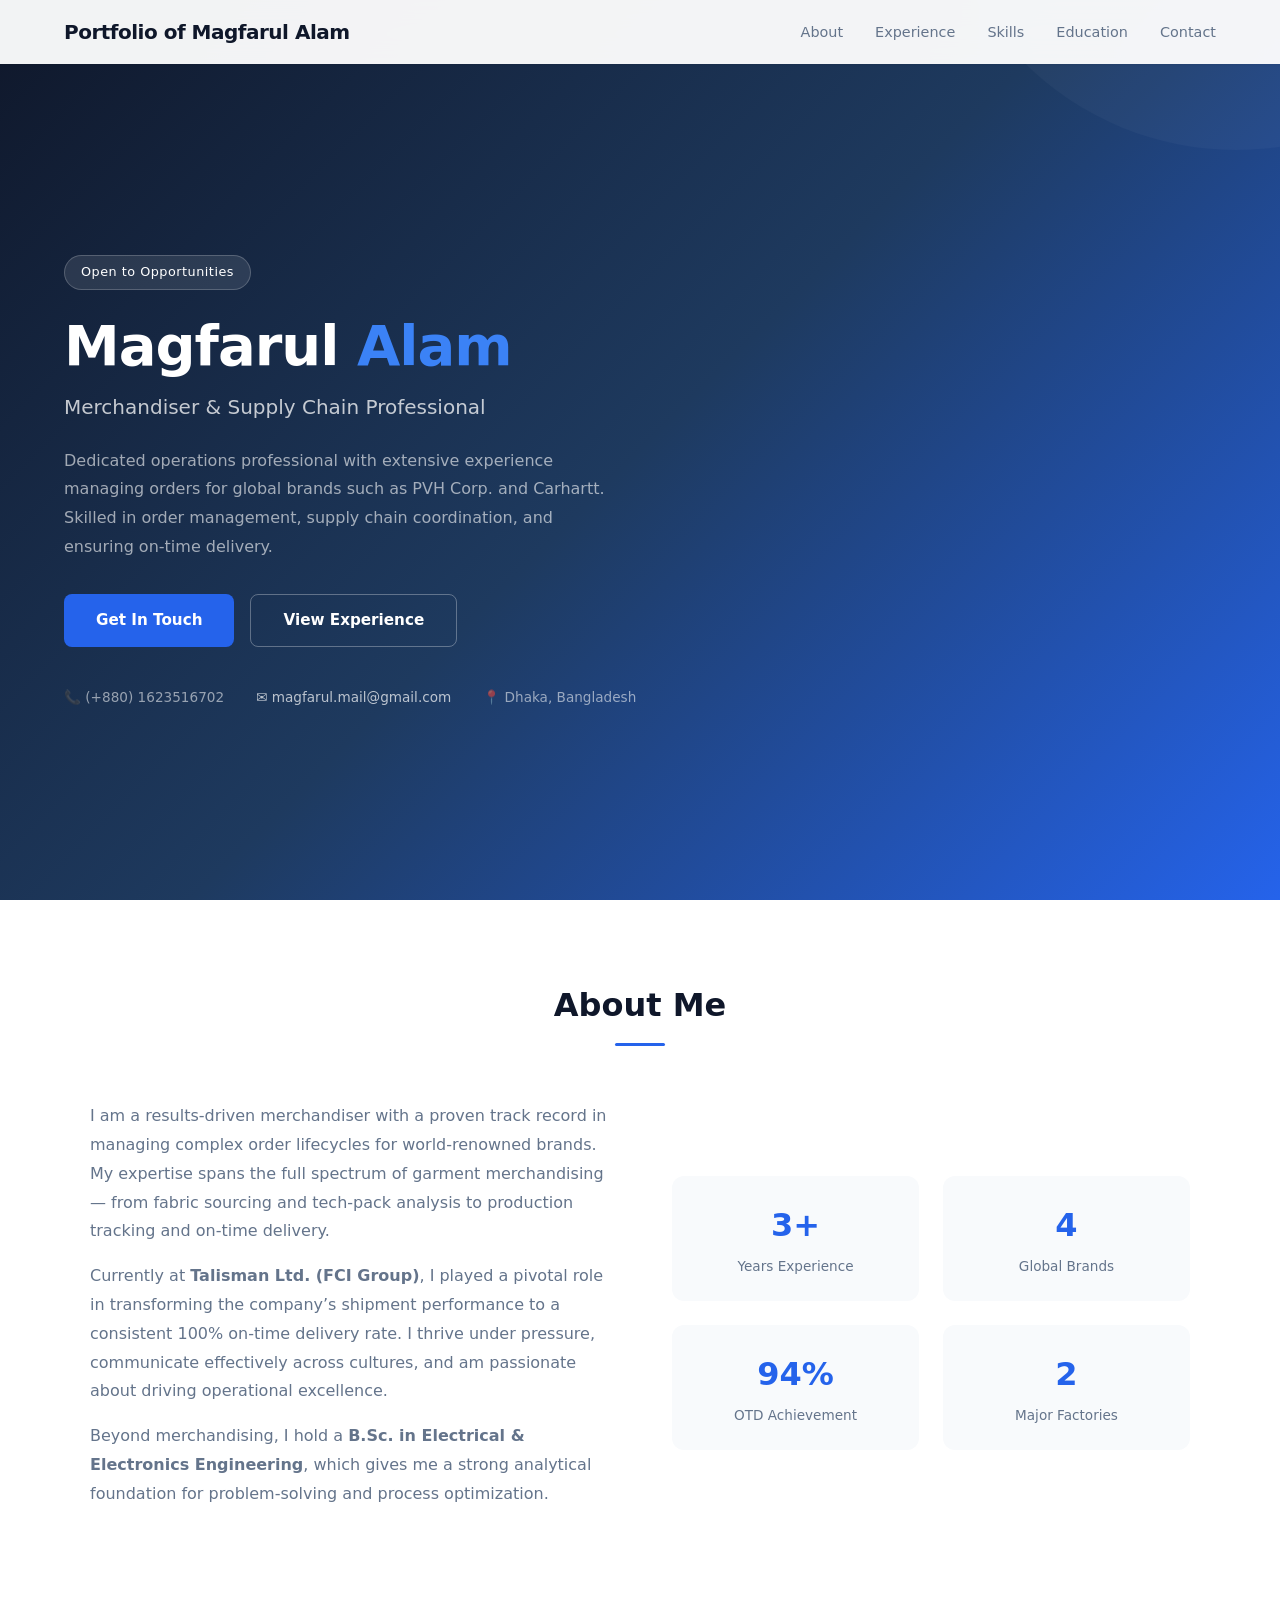
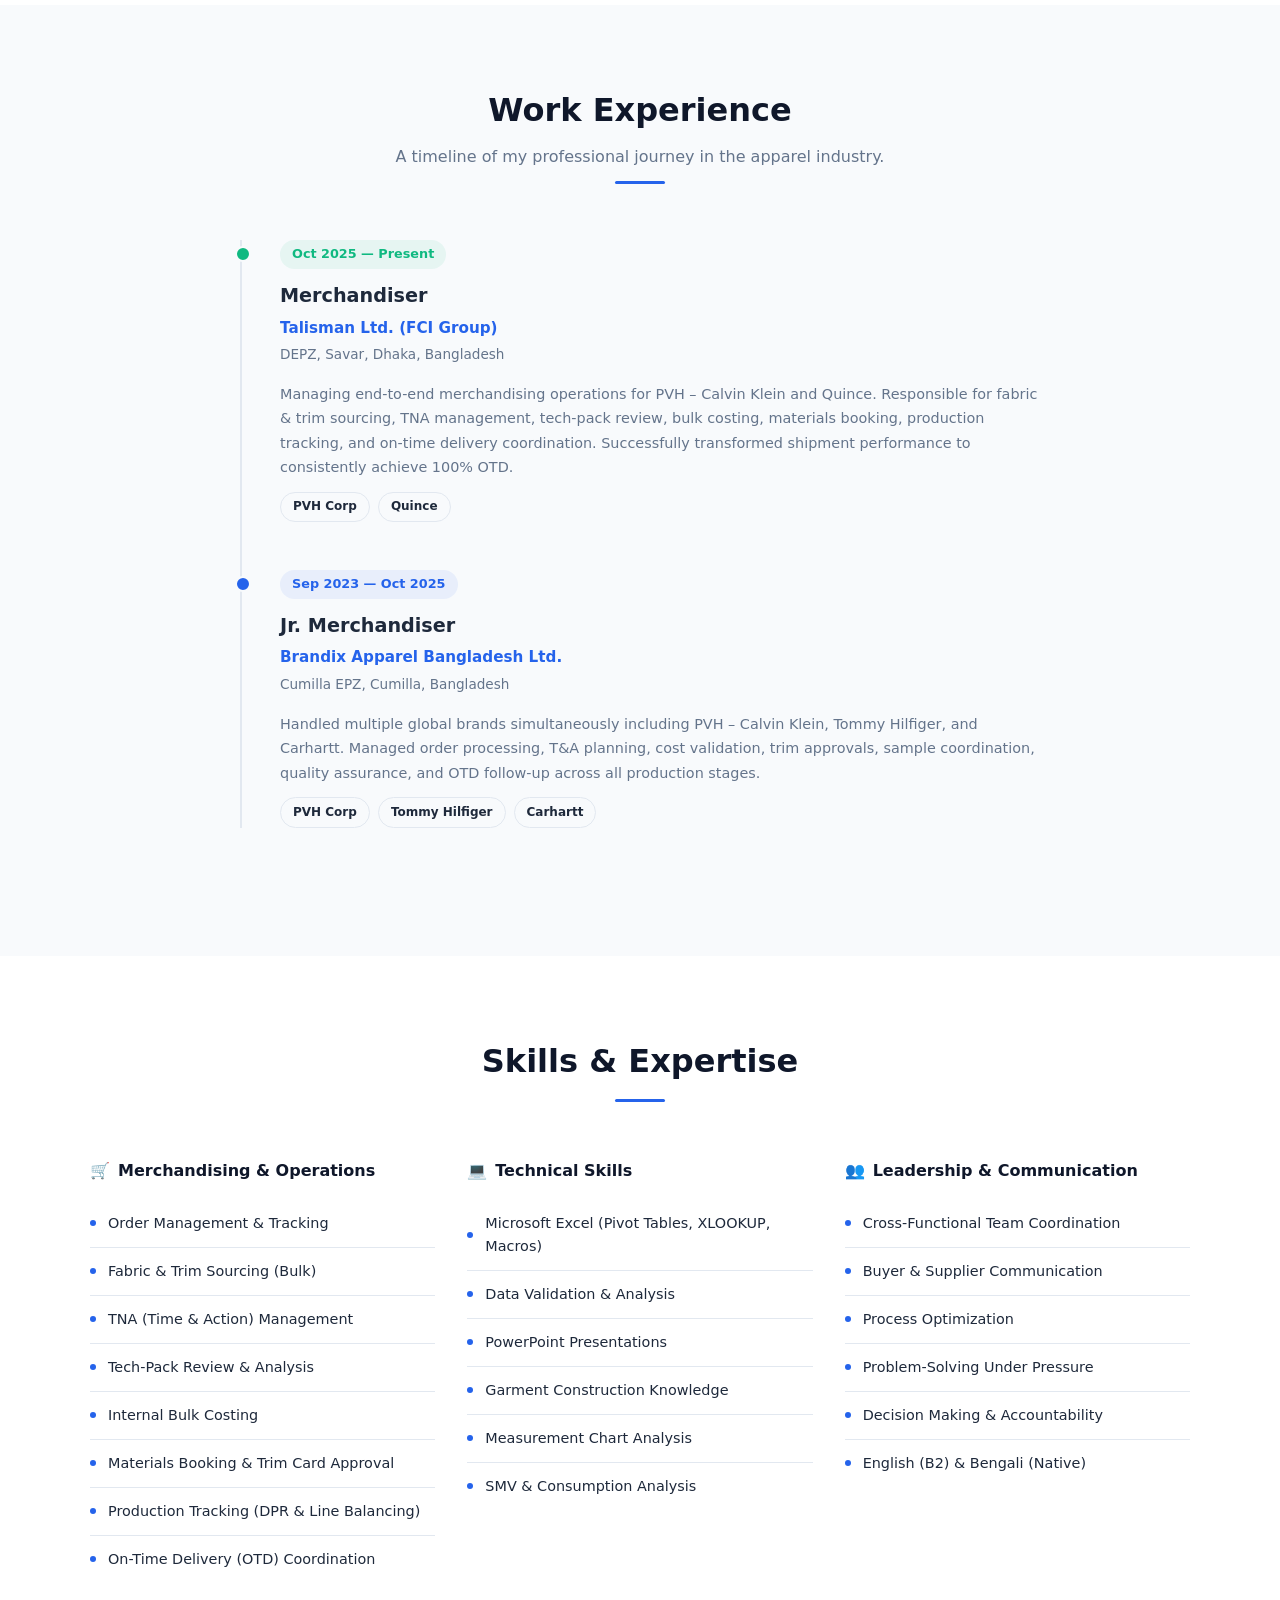
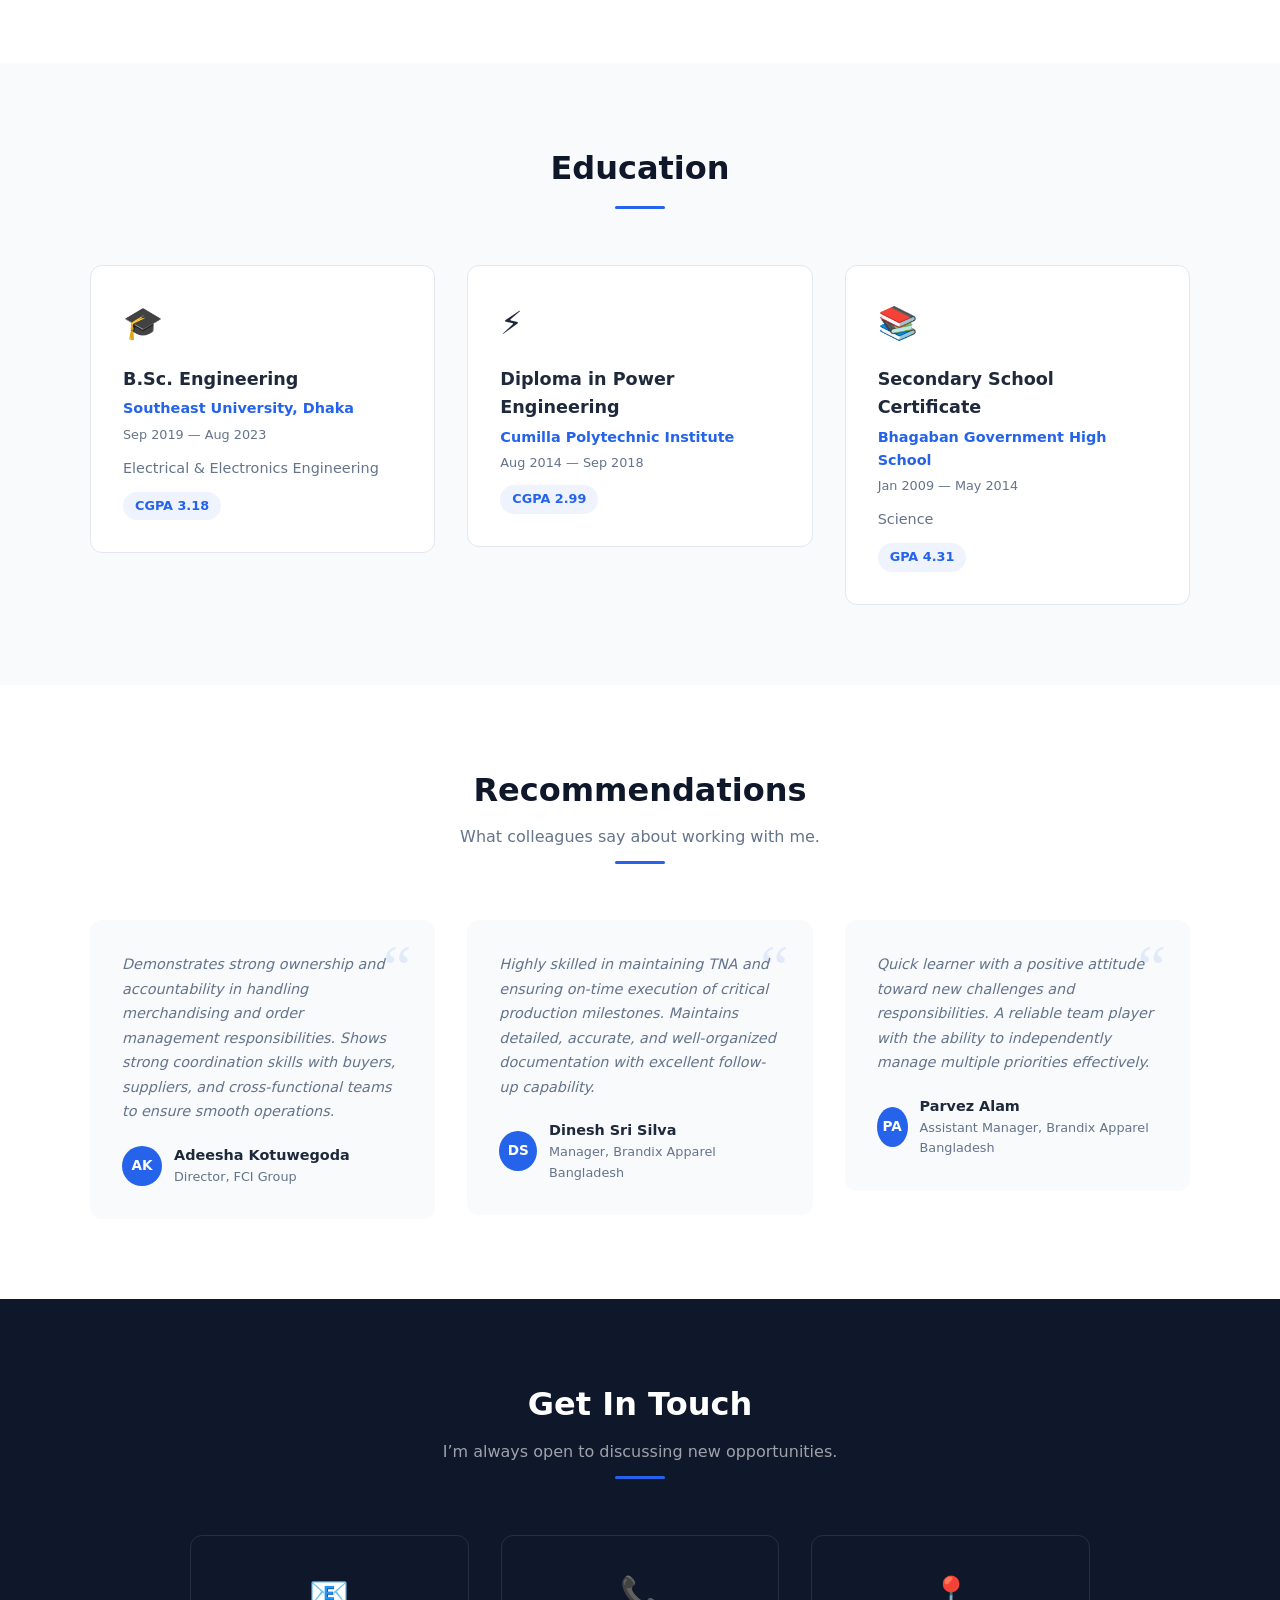
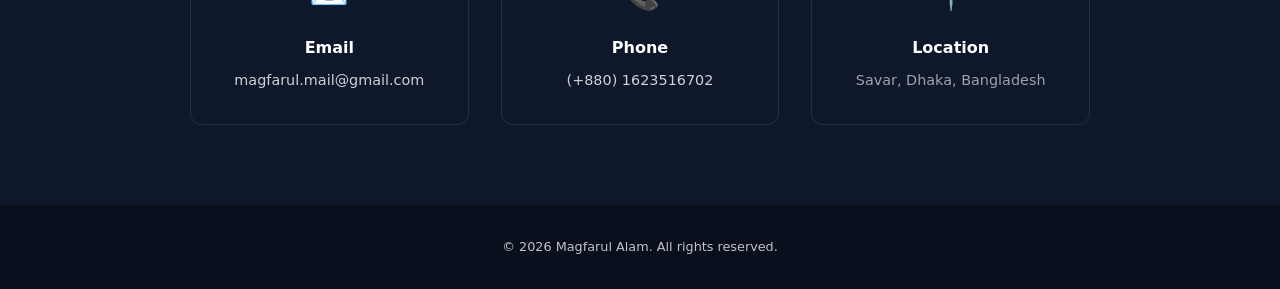
==== commit 0308f5fa: "Deploy 1eaf1e074ccec71b6bbf263bb0c2366d25b7939a" ====
--- a/index.html
+++ b/index.html
@@ -1 +1 @@
-<!DOCTYPE html><html lang="en"><head><meta charSet="utf-8"/><meta name="viewport" content="width=device-width, initial-scale=1"/><link rel="stylesheet" href="/_next/static/chunks/17c5vz2hgf1za.css" data-precedence="next"/><link rel="preload" as="script" fetchPriority="low" href="/_next/static/chunks/3l04zcqx63h3y.js"/><script src="/_next/static/chunks/2m912stn0vfa6.js" async=""></script><script src="/_next/static/chunks/1mh6a-0e61pyc.js" async=""></script><script src="/_next/static/chunks/turbopack-0lalso72z2cic.js" async=""></script><script src="/_next/static/chunks/2-p3iyanco-a4.js" async=""></script><script src="/_next/static/chunks/2b5a0k-bgurxd.js" async=""></script><title>Magfarul Alam — Merchandiser &amp; Supply Chain Professional | Portfolio</title><meta name="description" content="Portfolio of Magfarul Alam, a Merchandiser and Supply Chain Professional based in Dhaka, Bangladesh, managing orders for global brands such as PVH Corp., Quince, and Carhartt with a 100% on-time delivery record."/><meta name="author" content="Magfarul Alam"/><meta name="keywords" content="Magfarul Alam, Merchandiser, Supply Chain, Apparel, Garment, PVH, Calvin Klein, Carhartt, Dhaka, Bangladesh, Portfolio"/><meta name="robots" content="index, follow"/><meta name="google-site-verification" content="y4-k1LCD3ntrC7n5FQMbT889iBROhArO6gyXGXMWMNg"/><link rel="canonical" href="https://magfarul.github.io/"/><meta property="og:title" content="Magfarul Alam — Merchandiser &amp; Supply Chain Professional"/><meta property="og:description" content="Results-driven merchandiser managing orders for global brands with 100% on-time delivery achievement."/><meta property="og:url" content="https://magfarul.github.io/"/><meta property="og:type" content="website"/><meta name="twitter:card" content="summary"/><meta name="twitter:title" content="Magfarul Alam — Merchandiser &amp; Supply Chain Professional"/><meta name="twitter:description" content="Results-driven merchandiser managing orders for global brands with 100% on-time delivery achievement."/><link rel="icon" href="/icon.svg?icon.28j9p45wyeueg.svg" sizes="any" type="image/svg+xml"/><script src="/_next/static/chunks/0cz1d0mv5g_q7.js" noModule=""></script></head><body><div hidden=""><!--$--><!--/$--></div><nav class="navbar "><a class="logo" href="#">Portfolio of Magfarul Alam</a><button class="nav-toggle " aria-label="Toggle navigation" aria-expanded="false"><span class="bar"></span><span class="bar"></span><span class="bar"></span></button><div class="nav-overlay "></div><ul class="nav-menu "><li><a href="#about" class="">About</a></li><li><a href="#experience" class="">Experience</a></li><li><a href="#skills" class="">Skills</a></li><li><a href="#education" class="">Education</a></li><li><a href="#contact" class="">Contact</a></li></ul></nav><main><section class="hero"><div class="hero-inner"><div class="hero-content"><div class="hero-badge">Open to Opportunities</div><h1>Magfarul <span>Alam</span></h1><p class="subtitle">Merchandiser &amp; Supply Chain Professional</p><p class="bio">Dedicated operations professional with extensive experience managing orders for global brands such as PVH Corp. and Carhartt. Skilled in order management, supply chain coordination, and ensuring on-time delivery.</p><div class="hero-btns"><a href="#contact" class="btn btn-primary">Get In Touch</a><a href="#experience" class="btn btn-outline">View Experience</a></div><div class="hero-contact"><span>📞 (+880) 1623516702</span><a href="mailto:magfarul.mail@gmail.com">✉ magfarul.mail@gmail.com</a><span>📍 Dhaka, Bangladesh</span></div></div></div></section><section class="about container" id="about"><div class="section-header"><h2>About Me</h2><div class="underline"></div></div><div class="about-grid"><div class="fade-in-left  "><div class="about-text"><p>I am a results-driven merchandiser with a proven track record in managing complex order lifecycles for world-renowned brands. My expertise spans the full spectrum of garment merchandising — from fabric sourcing and tech-pack analysis to production tracking and on-time delivery.</p><p>Currently at <strong>Talisman Ltd. (FCI Group)</strong>, I played a pivotal role in transforming the company’s shipment performance to a consistent 100% on-time delivery rate. I thrive under pressure, communicate effectively across cultures, and am passionate about driving operational excellence.</p><p>Beyond merchandising, I hold a <strong>B.Sc. in Electrical &amp; Electronics Engineering</strong>, which gives me a strong analytical foundation for problem-solving and process optimization.</p></div></div><div class="fade-in-right  "><div class="about-stats"><div class="stat-card"><div class="number">0<!-- -->+</div><div class="label">Years Experience</div></div><div class="stat-card"><div class="number">0</div><div class="label">Global Brands</div></div><div class="stat-card"><div class="number">0<!-- -->%</div><div class="label">OTD Achievement</div></div><div class="stat-card"><div class="number">0</div><div class="label">Major Factories</div></div></div></div></div></section><section class="experience container" id="experience"><div class="section-header"><h2>Work Experience</h2><p>A timeline of my professional journey in the apparel industry.</p><div class="underline"></div></div><div class="timeline"><div class="fade-in  "><div class="timeline-item current"><div class="timeline-date">Oct 2025 — Present</div><h3>Merchandiser</h3><div class="company">Talisman Ltd. (FCI Group)</div><div class="location">DEPZ, Savar, Dhaka, Bangladesh</div><p>Managing end-to-end merchandising operations for PVH – Calvin Klein and Quince. Responsible for fabric &amp; trim sourcing, TNA management, tech-pack review, bulk costing, materials booking, production tracking, and on-time delivery coordination. Successfully transformed shipment performance to consistently achieve 100% OTD.</p><div class="brand-tags"><span class="brand-tag">PVH Corp</span><span class="brand-tag">Quince</span></div></div></div><div class="fade-in  "><div class="timeline-item "><div class="timeline-date">Sep 2023 — Oct 2025</div><h3>Jr. Merchandiser</h3><div class="company">Brandix Apparel Bangladesh Ltd.</div><div class="location">Cumilla EPZ, Cumilla, Bangladesh</div><p>Handled multiple global brands simultaneously including PVH – Calvin Klein, Tommy Hilfiger, and Carhartt. Managed order processing, T&amp;A planning, cost validation, trim approvals, sample coordination, quality assurance, and OTD follow-up across all production stages.</p><div class="brand-tags"><span class="brand-tag">PVH Corp</span><span class="brand-tag">Tommy Hilfiger</span><span class="brand-tag">Carhartt</span></div></div></div></div></section><section class="skills container" id="skills"><div class="section-header"><h2>Skills &amp; Expertise</h2><div class="underline"></div></div><div class="skills-grid"><div class="fade-in  "><div class="skill-category"><h3><span>&#128722;</span><span>Merchandising &amp; Operations</span></h3><ul class="skill-list"><li><span class="skill-dot"></span><span>Order Management &amp; Tracking</span></li><li><span class="skill-dot"></span><span>Fabric &amp; Trim Sourcing (Bulk)</span></li><li><span class="skill-dot"></span><span>TNA (Time &amp; Action) Management</span></li><li><span class="skill-dot"></span><span>Tech-Pack Review &amp; Analysis</span></li><li><span class="skill-dot"></span><span>Internal Bulk Costing</span></li><li><span class="skill-dot"></span><span>Materials Booking &amp; Trim Card Approval</span></li><li><span class="skill-dot"></span><span>Production Tracking (DPR &amp; Line Balancing)</span></li><li><span class="skill-dot"></span><span>On-Time Delivery (OTD) Coordination</span></li></ul></div></div><div class="fade-in  "><div class="skill-category"><h3><span>&#128187;</span><span>Technical Skills</span></h3><ul class="skill-list"><li><span class="skill-dot"></span><span>Microsoft Excel (Pivot Tables, XLOOKUP, Macros)</span></li><li><span class="skill-dot"></span><span>Data Validation &amp; Analysis</span></li><li><span class="skill-dot"></span><span>PowerPoint Presentations</span></li><li><span class="skill-dot"></span><span>Garment Construction Knowledge</span></li><li><span class="skill-dot"></span><span>Measurement Chart Analysis</span></li><li><span class="skill-dot"></span><span>SMV &amp; Consumption Analysis</span></li></ul></div></div><div class="fade-in  "><div class="skill-category"><h3><span>&#128101;</span><span>Leadership &amp; Communication</span></h3><ul class="skill-list"><li><span class="skill-dot"></span><span>Cross-Functional Team Coordination</span></li><li><span class="skill-dot"></span><span>Buyer &amp; Supplier Communication</span></li><li><span class="skill-dot"></span><span>Process Optimization</span></li><li><span class="skill-dot"></span><span>Problem-Solving Under Pressure</span></li><li><span class="skill-dot"></span><span>Decision Making &amp; Accountability</span></li><li><span class="skill-dot"></span><span>English (B2) &amp; Bengali (Native)</span></li></ul></div></div></div></section><section class="education container" id="education"><div class="section-header"><h2>Education</h2><div class="underline"></div></div><div class="edu-grid"><div class="fade-in  "><div class="edu-card"><div class="edu-icon">&#127891;</div><h3>B.Sc. Engineering</h3><div class="school">Southeast University, Dhaka</div><div class="edu-date">Sep 2019 — Aug 2023</div><p style="color:var(--muted);font-size:0.9rem;margin-bottom:0.75rem">Electrical &amp; Electronics Engineering</p><span class="grade">CGPA 3.18</span></div></div><div class="fade-in  "><div class="edu-card"><div class="edu-icon">&#9889;</div><h3>Diploma in Power Engineering</h3><div class="school">Cumilla Polytechnic Institute</div><div class="edu-date">Aug 2014 — Sep 2018</div><span class="grade">CGPA 2.99</span></div></div><div class="fade-in  "><div class="edu-card"><div class="edu-icon">&#128218;</div><h3>Secondary School Certificate</h3><div class="school">Bhagaban Government High School</div><div class="edu-date">Jan 2009 — May 2014</div><p style="color:var(--muted);font-size:0.9rem;margin-bottom:0.75rem">Science</p><span class="grade">GPA 4.31</span></div></div></div></section><section class="recommendations container" id="recommendations"><div class="section-header"><h2>Recommendations</h2><p>What colleagues say about working with me.</p><div class="underline"></div></div><div class="rec-grid"><div class="fade-in  "><div class="rec-card"><p>Demonstrates strong ownership and accountability in handling merchandising and order management responsibilities. Shows strong coordination skills with buyers, suppliers, and cross-functional teams to ensure smooth operations.</p><div class="rec-author"><div class="rec-avatar">AK</div><div><div class="rec-name">Adeesha Kotuwegoda</div><div class="rec-role">Director, FCI Group</div></div></div></div></div><div class="fade-in  "><div class="rec-card"><p>Highly skilled in maintaining TNA and ensuring on-time execution of critical production milestones. Maintains detailed, accurate, and well-organized documentation with excellent follow-up capability.</p><div class="rec-author"><div class="rec-avatar">DS</div><div><div class="rec-name">Dinesh Sri Silva</div><div class="rec-role">Manager, Brandix Apparel Bangladesh</div></div></div></div></div><div class="fade-in  "><div class="rec-card"><p>Quick learner with a positive attitude toward new challenges and responsibilities. A reliable team player with the ability to independently manage multiple priorities effectively.</p><div class="rec-author"><div class="rec-avatar">PA</div><div><div class="rec-name">Parvez Alam</div><div class="rec-role">Assistant Manager, Brandix Apparel Bangladesh</div></div></div></div></div></div></section><section class="contact container" id="contact"><div class="section-header"><h2>Get In Touch</h2><p>I’m always open to discussing new opportunities.</p><div class="underline"></div></div><div class="contact-grid"><div class="fade-in  "><div class="contact-item"><div class="icon">&#128231;</div><h4>Email</h4><p><a href="mailto:magfarul.mail@gmail.com">magfarul.mail@gmail.com</a></p></div></div><div class="fade-in  "><div class="contact-item"><div class="icon">&#128222;</div><h4>Phone</h4><p><a href="tel:+8801623516702">(+880) 1623516702</a></p></div></div><div class="fade-in  "><div class="contact-item"><div class="icon">&#128205;</div><h4>Location</h4><p>Savar, Dhaka, Bangladesh</p></div></div></div></section><!--$--><!--/$--></main><footer class="footer">© 2026 Magfarul Alam. All rights reserved.</footer><button class="back-to-top " aria-label="Back to top">↑</button><script src="/_next/static/chunks/3l04zcqx63h3y.js" id="_R_" async=""></script><script>(self.__next_f=self.__next_f||[]).push([0])</script><script>self.__next_f.push([1,"1:\"$Sreact.fragment\"\n2:I[62319,[\"/_next/static/chunks/2-p3iyanco-a4.js\"],\"default\"]\n3:I[39756,[\"/_next/static/chunks/2-p3iyanco-a4.js\"],\"default\"]\n4:I[37457,[\"/_next/static/chunks/2-p3iyanco-a4.js\"],\"default\"]\n5:I[71691,[\"/_next/static/chunks/2-p3iyanco-a4.js\"],\"default\"]\n6:I[44223,[\"/_next/static/chunks/2-p3iyanco-a4.js\",\"/_next/static/chunks/2b5a0k-bgurxd.js\"],\"default\"]\n10:I[68027,[\"/_next/static/chunks/2-p3iyanco-a4.js\"],\"default\",1]\n:HL[\"/_next/static/chunks/17c5vz2hgf1za.css\",\"style\"]\n0:{\"P\":null,\"c\":[\"\",\"\"],\"q\":\"\",\"i\":false,\"f\":[[[\"\",{\"children\":[\"__PAGE__\",{},\"$undefined\",\"$undefined\",4608]},\"$undefined\",\"$undefined\",4624],[[\"$\",\"$1\",\"c\",{\"children\":[[[\"$\",\"link\",\"0\",{\"rel\":\"stylesheet\",\"href\":\"/_next/static/chunks/17c5vz2hgf1za.css\",\"precedence\":\"next\",\"crossOrigin\":\"$undefined\",\"nonce\":\"$undefined\"}],[\"$\",\"script\",\"script-0\",{\"src\":\"/_next/static/chunks/2-p3iyanco-a4.js\",\"async\":true,\"nonce\":\"$undefined\"}]],[\"$\",\"html\",null,{\"lang\":\"en\",\"children\":[\"$\",\"body\",null,{\"children\":[[\"$\",\"$L2\",null,{}],[\"$\",\"main\",null,{\"children\":[\"$\",\"$L3\",null,{\"parallelRouterKey\":\"children\",\"error\":\"$undefined\",\"errorStyles\":\"$undefined\",\"errorScripts\":\"$undefined\",\"template\":[\"$\",\"$L4\",null,{}],\"templateStyles\":\"$undefined\",\"templateScripts\":\"$undefined\",\"notFound\":[[[\"$\",\"title\",null,{\"children\":\"404: This page could not be found.\"}],[\"$\",\"div\",null,{\"style\":{\"fontFamily\":\"system-ui,\\\"Segoe UI\\\",Roboto,Helvetica,Arial,sans-serif,\\\"Apple Color Emoji\\\",\\\"Segoe UI Emoji\\\"\",\"height\":\"100vh\",\"textAlign\":\"center\",\"display\":\"flex\",\"flexDirection\":\"column\",\"alignItems\":\"center\",\"justifyContent\":\"center\"},\"children\":[\"$\",\"div\",null,{\"children\":[[\"$\",\"style\",null,{\"dangerouslySetInnerHTML\":{\"__html\":\"body{color:#000;background:#fff;margin:0}.next-error-h1{border-right:1px solid rgba(0,0,0,.3)}@media (prefers-color-scheme:dark){body{color:#fff;background:#000}.next-error-h1{border-right:1px solid rgba(255,255,255,.3)}}\"}}],[\"$\",\"h1\",null,{\"className\":\"next-error-h1\",\"style\":{\"display\":\"inline-block\",\"margin\":\"0 20px 0 0\",\"padding\":\"0 23px 0 0\",\"fontSize\":24,\"fontWeight\":500,\"verticalAlign\":\"top\",\"lineHeight\":\"49px\"},\"children\":404}],[\"$\",\"div\",null,{\"style\":{\"display\":\"inline-block\"},\"children\":[\"$\",\"h2\",null,{\"style\":{\"fontSize\":14,\"fontWeight\":400,\"lineHeight\":\"49px\",\"margin\":0},\"children\":\"This page could not be found.\"}]}]]}]}]],[]],\"forbidden\":\"$undefined\",\"unauthorized\":\"$undefined\"}]}],[\"$\",\"footer\",null,{\"className\":\"footer\",\"children\":\"© 2026 Magfarul Alam. All rights reserved.\"}],[\"$\",\"$L5\",null,{}]]}]}]]}],{\"children\":[[\"$\",\"$1\",\"c\",{\"children\":[[[\"$\",\"section\",null,{\"className\":\"hero\",\"children\":[\"$\",\"div\",null,{\"className\":\"hero-inner\",\"children\":[\"$\",\"div\",null,{\"className\":\"hero-content\",\"children\":[[\"$\",\"div\",null,{\"className\":\"hero-badge\",\"children\":\"Open to Opportunities\"}],[\"$\",\"h1\",null,{\"children\":[\"Magfarul \",[\"$\",\"span\",null,{\"children\":\"Alam\"}]]}],[\"$\",\"p\",null,{\"className\":\"subtitle\",\"children\":\"Merchandiser \u0026 Supply Chain Professional\"}],[\"$\",\"p\",null,{\"className\":\"bio\",\"children\":\"Dedicated operations professional with extensive experience managing orders for global brands such as PVH Corp. and Carhartt. Skilled in order management, supply chain coordination, and ensuring on-time delivery.\"}],[\"$\",\"div\",null,{\"className\":\"hero-btns\",\"children\":[[\"$\",\"a\",null,{\"href\":\"#contact\",\"className\":\"btn btn-primary\",\"children\":\"Get In Touch\"}],[\"$\",\"a\",null,{\"href\":\"#experience\",\"className\":\"btn btn-outline\",\"children\":\"View Experience\"}]]}],[\"$\",\"div\",null,{\"className\":\"hero-contact\",\"children\":[[\"$\",\"span\",null,{\"children\":\"📞 (+880) 1623516702\"}],[\"$\",\"a\",null,{\"href\":\"mailto:magfarul.mail@gmail.com\",\"children\":\"✉ magfarul.mail@gmail.com\"}],[\"$\",\"span\",null,{\"children\":\"📍 Dhaka, Bangladesh\"}]]}]]}]}]}],[\"$\",\"section\",null,{\"className\":\"about container\",\"id\":\"about\",\"children\":[[\"$\",\"div\",null,{\"className\":\"section-header\",\"children\":[[\"$\",\"h2\",null,{\"children\":\"About Me\"}],[\"$\",\"div\",null,{\"className\":\"underline\"}]]}],[\"$\",\"div\",null,{\"className\":\"about-grid\",\"children\":[[\"$\",\"$L6\",null,{\"direction\":\"left\",\"children\":[\"$\",\"div\",null,{\"className\":\"about-text\",\"children\":[[\"$\",\"p\",null,{\"children\":\"I am a results-driven merchandiser with a proven track record in managing complex order lifecycles for world-renowned brands. My expertise spans the full spectrum of garment merchandising — from fabric sourcing and tech-pack analysis to production tracking and on-time delivery.\"}],[\"$\",\"p\",null,{\"children\":[\"Currently at \",[\"$\",\"strong\",null,{\"children\":\"Talisman Ltd. (FCI Group)\"}],\", I played a pivotal role in transforming the company’s shipment performance to a consistent 100% on-time delivery rate. I thrive under pressure, communicate effectively across cultures, and am passionate about driving operational excellence.\"]}],[\"$\",\"p\",null,{\"children\":[\"Beyond merchandising, I hold a \",[\"$\",\"strong\",null,{\"children\":\"B.Sc. in Electrical \u0026 Electronics Engineering\"}],\", which gives me a strong analytical foundation for problem-solving and process optimization.\"]}]]}]}],\"$L7\"]}]]}],\"$L8\",\"$L9\",\"$La\",\"$Lb\",\"$Lc\"],[\"$Ld\"],\"$Le\"]}],{},null,false,null]},null,false,null],\"$Lf\",false]],\"m\":\"$undefined\",\"G\":[\"$10\",[\"$L11\"]],\"S\":true,\"h\":null,\"r\":\"$undefined\",\"s\":\"$undefined\",\"a\":\"$undefined\",\"l\":\"$undefined\",\"p\":\"$undefined\",\"d\":\"$undefined\",\"b\":\"AqWpdtzoBUUVsrSInkCST\"}\n12:I[80147,[\"/_next/static/chunks/2-p3iyanco-a4.js\",\"/_next/static/chunks/2b5a0k-bgurxd.js\"],\"default\"]\n17:I[97367,[\"/_next/static/chunks/2-p3iyanco-a4.js\"],\"OutletBoundary\"]\n18:\"$Sreact.suspense\"\n1a:I[97367,[\"/_next/static/chunks/2-p3iyanco-a4.js\"],\"ViewportBoundary\"]\n1c:I[97367,[\"/_next/static/chunks/2-p3iyanco-a4.js\"],\"MetadataBoundary\"]\n7:[\"$\",\"$L6\",null,{\"direction\":\"right\",\"children\":[\"$\",\"div\",null,{\"className\":\"about-stats\",\"children\":[[\"$\",\"div\",\"Years Experience\",{\"className\":\"stat-card\",\"children\":[[\"$\",\"$L12\",null,{\"target\":3,\"suffix\":\"+\"}],[\"$\",\"div\",null,{\"className\":\"label\",\"children\":\"Years Experience\"}]]}],[\"$\",\"div\",\"Global Brands\",{\"className\":\"stat-card\",\"children\":[[\"$\",\"$L12\",null,{\"target\":4,\"suffix\":\"\"}],[\"$\",\"div\",null,{\"className\":\"label\",\"children\":\"Global Brands\"}]]}],[\"$\",\"div\",\"OTD Achievement\",{\"className\":\"stat-card\",\"children\":[[\"$\",\"$L12\",null,{\"target\":100,\"suffix\":\"%\"}],[\"$\",\"div\",null,{\"className\":\"label\",\"children\":\"OTD Achievement\"}]]}],[\"$\",\"div\",\"Major Factories\",{\"className\":\"stat-card\",\"children\":[[\"$\",\"$L12\",null,{\"target\":2,\"suffix\":\"\"}],[\"$\",\"div\",null,{\"className\":\"label\",\"children\":\"Major Factories\"}]]}]]}]}]\n8:[\"$\",\"section\",null,{\"className\":\"experience container\",\"id\":\"experience\",\"children\":[[\"$\",\"div\",null,{\"className\":\"section-header\",\"children\":[[\"$\",\"h2\",null,{\"children\":\"Work Experience\"}],[\"$\",\"p\",null,{\"children\":\"A timeline of my professional journey in the apparel industry.\"}],[\"$\",\"div\",null,{\"className\":\"underline\"}]]}],[\"$\",\"div\",null,{\"className\":\"timeline\",\"children\":[[\"$\",\"$L6\",\"Talisman Ltd. (FCI Group)\",{\"children\":[\"$\",\"div\",null,{\"className\":\"timeline-item current\",\"children\":[[\"$\",\"div\",null,{\"className\":\"timeline-date\",\"children\":\"Oct 2025 — Present\"}],[\"$\",\"h3\",null,{\"children\":\"Merchandiser\"}],[\"$\",\"div\",null,{\"className\":\"company\",\"children\":\"Talisman Ltd. (FCI Group)\"}],[\"$\",\"div\",null,{\"className\":\"location\",\"children\":\"DEPZ, Savar, Dhaka, Bangladesh\"}],[\"$\",\"p\",null,{\"children\":\"Managing end-to-end merchandising operations for PVH – Calvin Klein and Quince. Responsible for fabric \u0026 trim sourcing, TNA management, tech-pack review, bulk costing, materials booking, production tracking, and on-time delivery coordination. Successfully transformed shipment performance to consistently achieve 100% OTD.\"}],[\"$\",\"div\",null,{\"className\":\"brand-tags\",\"children\":[[\"$\",\"span\",\"PVH Corp\",{\"className\":\"brand-tag\",\"children\":\"PVH Corp\"}],[\"$\",\"span\",\"Quince\",{\"className\":\"brand-tag\",\"children\":\"Quince\"}]]}]]}]}],[\"$\",\"$L6\",\"Brandix Apparel Bangladesh Ltd.\",{\"children\":[\"$\",\"div\",null,{\"className\":\"timeline-item \",\"children\":[[\"$\",\"div\",null,{\"className\":\"timeline-date\",\"children\":\"Sep 2023 — Oct 2025\"}],[\"$\",\"h3\",null,{\"children\":\"Jr. Merchandiser\"}],[\"$\",\"div\",null,{\"className\":\"company\",\"children\":\"Brandix Apparel Bangladesh Ltd.\"}],[\"$\",\"div\",null,{\"className\":\"location\",\"children\":\"Cumilla EPZ, Cumilla, Bangladesh\"}],[\"$\",\"p\",null,{\"children\":\"Handled multiple global brands simultaneously including PVH – Calvin Klein, Tommy Hilfiger, and Carhartt. Managed order processing, T\u0026A planning, cost validation, trim approvals, sample coordination, quality assurance, and OTD follow-up across all production stages.\"}],[\"$\",\"div\",null,{\"className\":\"brand-tags\",\"children\":[[\"$\",\"span\",\"PVH Corp\",{\"className\":\"brand-tag\",\"children\":\"PVH Corp\"}],[\"$\",\"span\",\"Tommy Hilfiger\",{\"className\":\"brand-tag\",\"children\":\"Tommy Hilfiger\"}],[\"$\",\"span\",\"Carhartt\",{\"className\":\"brand-tag\",\"children\":\"Carhartt\"}]]}]]}]}]]}]]}]\n9:[\"$\",\"section\",null,{\"className\":\"skills container\",\"id\":\"skills\",\"children\":[[\"$\",\"div\",null,{\"className\":\"section-header\",\"children\":[[\"$\",\"h2\",null,{\"children\":\"Skills \u0026 Expertise\"}],[\"$\",\"div\",null,{\"className\":\"underline\"}]]}],[\"$\",\"div\",null,{\"className\":\"skills-grid\",\"children\":[[\"$\",\"$L6\",\"Merchandising \u0026amp; Operations\",{\"children\":[\"$\",\"div\",null,{\"className\":\"skill-category\",\"children\":[[\"$\",\"h3\",null,{\"children\":[[\"$\",\"span\",null,{\"dangerouslySetInnerHTML\":{\"__html\":\"\u0026#128722;\"}}],[\"$\",\"span\",null,{\"dangerouslySetInnerHTML\":{\"__html\":\"Merchandising \u0026amp; Operations\"}}]]}],[\"$\",\"ul\",null,{\"className\":\"skill-list\",\"children\":[[\"$\",\"li\",\"Order Management \u0026amp; Tracking\",{\"children\":[[\"$\",\"span\",null,{\"className\":\"skill-dot\"}],[\"$\",\"span\",null,{\"dangerouslySetInnerHTML\":{\"__html\":\"Order Management \u0026amp; Tracking\"}}]]}],[\"$\",\"li\",\"Fabric \u0026amp; Trim Sourcing (Bulk)\",{\"children\":[[\"$\",\"span\",null,{\"className\":\"skill-dot\"}],[\"$\",\"span\",null,{\"dangerouslySetInnerHTML\":{\"__html\":\"Fabric \u0026amp; Trim Sourcing (Bulk)\"}}]]}],[\"$\",\"li\",\"TNA (Time \u0026amp; Action) Management\",{\"children\":[[\"$\",\"span\",null,{\"className\":\"skill-dot\"}],[\"$\",\"span\",null,{\"dangerouslySetInnerHTML\":{\"__html\":\"TNA (Time \u0026amp; Action) Management\"}}]]}],[\"$\",\"li\",\"Tech-Pack Review \u0026amp; Analysis\",{\"children\":[[\"$\",\"span\",null,{\"className\":\"skill-dot\"}],[\"$\",\"span\",null,{\"dangerouslySetInnerHTML\":{\"__html\":\"Tech-Pack Review \u0026amp; Analysis\"}}]]}],[\"$\",\"li\",\"Internal Bulk Costing\",{\"children\":[[\"$\",\"span\",null,{\"className\":\"skill-dot\"}],[\"$\",\"span\",null,{\"dangerouslySetInnerHTML\":{\"__html\":\"Internal Bulk Costing\"}}]]}],[\"$\",\"li\",\"Materials Booking \u0026amp; Trim Card Approval\",{\"children\":[[\"$\",\"span\",null,{\"className\":\"skill-dot\"}],[\"$\",\"span\",null,{\"dangerouslySetInnerHTML\":{\"__html\":\"Materials Booking \u0026amp; Trim Card Approval\"}}]]}],[\"$\",\"li\",\"Production Tracking (DPR \u0026amp; Line Balancing)\",{\"children\":[[\"$\",\"span\",null,{\"className\":\"skill-dot\"}],[\"$\",\"span\",null,{\"dangerouslySetInnerHTML\":{\"__html\":\"Production Tracking (DPR \u0026amp; Line Balancing)\"}}]]}],[\"$\",\"li\",\"On-Time Delivery (OTD) Coordination\",{\"children\":[[\"$\",\"span\",null,{\"className\":\"skill-dot\"}],[\"$\",\"span\",null,{\"dangerouslySetInnerHTML\":{\"__html\":\"On-Time Delivery (OTD) Coordination\"}}]]}]]}]]}]}],[\"$\",\"$L6\",\"Technical Skills\",{\"children\":[\"$\",\"div\",null,{\"className\":\"skill-category\",\"children\":[[\"$\",\"h3\",null,{\"children\":[[\"$\",\"span\",null,{\"dangerouslySetInnerHTML\":{\"__html\":\"\u0026#128187;\"}}],[\"$\",\"span\",null,{\"dangerouslySetInnerHTML\":{\"__html\":\"Technical Skills\"}}]]}],[\"$\",\"ul\",null,{\"className\":\"skill-list\",\"children\":[[\"$\",\"li\",\"Microsoft Excel (Pivot Tables, XLOOKUP, Macros)\",{\"children\":[[\"$\",\"span\",null,{\"className\":\"skill-dot\"}],[\"$\",\"span\",null,{\"dangerouslySetInnerHTML\":{\"__html\":\"Microsoft Excel (Pivot Tables, XLOOKUP, Macros)\"}}]]}],[\"$\",\"li\",\"Data Validation \u0026amp; Analysis\",{\"children\":[[\"$\",\"span\",null,{\"className\":\"skill-dot\"}],[\"$\",\"span\",null,{\"dangerouslySetInnerHTML\":{\"__html\":\"Data Validation \u0026amp; Analysis\"}}]]}],[\"$\",\"li\",\"PowerPoint Presentations\",{\"children\":[[\"$\",\"span\",null,{\"className\":\"skill-dot\"}],[\"$\",\"span\",null,{\"dangerouslySetInnerHTML\":{\"__html\":\"PowerPoint Presentations\"}}]]}],[\"$\",\"li\",\"Garment Construction Knowledge\",{\"children\":[[\"$\",\"span\",null,{\"className\":\"skill-dot\"}],[\"$\",\"span\",null,{\"dangerouslySetInnerHTML\":{\"__html\":\"Garment Construction Knowledge\"}}]]}],[\"$\",\"li\",\"Measurement Chart Analysis\",{\"children\":[[\"$\",\"span\",null,{\"className\":\"skill-dot\"}],[\"$\",\"span\",null,{\"dangerouslySetInnerHTML\":{\"__html\":\"Measurement Chart Analysis\"}}]]}],[\"$\",\"li\",\"SMV \u0026amp; Consumption Analysis\",{\"children\":[[\"$\",\"span\",null,{\"className\":\"skill-dot\"}],[\"$\",\"span\",null,{\"dangerouslySetInnerHTML\":{\"__html\":\"SMV \u0026amp; Consumption Analysis\"}}]]}]]}]]}]}],[\"$\",\"$L6\",\"Leadership \u0026amp; Communication\",{\"children\":[\"$\",\"div\",null,{\"className\":\"skill-category\",\"children\":[[\"$\",\"h3\",null,{\"children\":[[\"$\",\"span\",null,{\"dangerouslySetInnerHTML\":{\"__html\":\"\u0026#128101;\"}}],[\"$\",\"span\",null,{\"dangerouslySetInnerHTML\":{\"__html\":\"Leadership \u0026amp; Communication\"}}]]}],[\"$\",\"ul\",null,{\"className\":\"skill-list\",\"children\":[[\"$\",\"li\",\"Cross-Functional Team Coordination\",{\"children\":[[\"$\",\"span\",null,{\"className\":\"skill-dot\"}],[\"$\",\"span\",null,{\"dangerouslySetInnerHTML\":{\"__html\":\"Cross-Functional Team Coordination\"}}]]}],[\"$\",\"li\",\"Buyer \u0026amp; Supplier Communication\",{\"children\":[[\"$\",\"span\",null,{\"className\":\"skill-dot\"}],[\"$\",\"span\",null,{\"dangerouslySetInnerHTML\":{\"__html\":\"Buyer \u0026amp; Supplier Communication\"}}]]}],\"$L13\",\"$L14\",\"$L15\",\"$L16\"]}]]}]}]]}]]}]\na:[\"$\",\"section\",null,{\"className\":\"education container\",\"id\":\"education\",\"children\":[[\"$\",\"div\",null,{\"className\":\"section-header\",\"children\":[[\"$\",\"h2\",null,{\"children\":\"Education\"}],[\"$\",\"div\",null,{\"className\":\"underline\"}]]}],[\"$\",\"div\",null,{\"className\":\"edu-grid\",\"children\":[[\"$\",\"$L6\",\"B.Sc. Engineering\",{\"children\":[\"$\",\"div\",null,{\"className\":\"edu-card\",\"children\":[[\"$\",\"div\",null,{\"className\":\"edu-icon\",\"dangerouslySetInnerHTML\":{\"__html\":\"\u0026#127891;\"}}],[\"$\",\"h3\",null,{\"children\":\"B.Sc. Engineering\"}],[\"$\",\"div\",null,{\"className\":\"school\",\"children\":\"Southeast University, Dhaka\"}],[\"$\",\"div\",null,{\"className\":\"edu-date\",\"children\":\"Sep 2019 — Aug 2023\"}],[\"$\",\"p\",null,{\"style\":{\"color\":\"var(--muted)\",\"fontSize\":\"0.9rem\",\"marginBottom\":\"0.75rem\"},\"dangerouslySetInnerHTML\":{\"__html\":\"Electrical \u0026amp; Electronics Engineering\"}}],[\"$\",\"span\",null,{\"className\":\"grade\",\"children\":\"CGPA 3.18\"}]]}]}],[\"$\",\"$L6\",\"Diploma in Power Engineering\",{\"children\":[\"$\",\"div\",null,{\"className\":\"edu-card\",\"children\":[[\"$\",\"div\",null,{\"className\":\"edu-icon\",\"dangerouslySetInnerHTML\":{\"__html\":\"\u0026#9889;\"}}],[\"$\",\"h3\",null,{\"children\":\"Diploma in Power Engineering\"}],[\"$\",\"div\",null,{\"className\":\"school\",\"children\":\"Cumilla Polytechnic Institute\"}],[\"$\",\"div\",null,{\"className\":\"edu-date\",\"children\":\"Aug 2014 — Sep 2018\"}],null,[\"$\",\"span\",null,{\"className\":\"grade\",\"children\":\"CGPA 2.99\"}]]}]}],[\"$\",\"$L6\",\"Secondary School Certificate\",{\"children\":[\"$\",\"div\",null,{\"className\":\"edu-card\",\"children\":[[\"$\",\"div\",null,{\"className\":\"edu-icon\",\"dangerouslySetInnerHTML\":{\"__html\":\"\u0026#128218;\"}}],[\"$\",\"h3\",null,{\"children\":\"Secondary School Certificate\"}],[\"$\",\"div\",null,{\"className\":\"school\",\"children\":\"Bhagaban Government High School\"}],[\"$\",\"div\",null,{\"className\":\"edu-date\",\"children\":\"Jan 2009 — May 2014\"}],[\"$\",\"p\",null,{\"style\":{\"color\":\"var(--muted)\",\"fontSize\":\"0.9rem\",\"marginBottom\":\"0.75rem\"},\"dangerouslySetInnerHTML\":{\"__html\":\"Science\"}}],[\"$\",\"span\",null,{\"className\":\"grade\",\"children\":\"GPA 4.31\"}]]}]}]]}]]}]\nb:[\"$\",\"section\",null,{\"className\":\"recommendations container\",\"id\":\"recommendations\",\"children\":[[\"$\",\"div\",null,{\"className\":\"section-header\",\"children\":[[\"$\",\"h2\",null,{\"children\":\"Recommendations\"}],[\"$\",\"p\",null,{\"children\":\"What colleagues say about working with me.\"}],[\"$\",\"div\",null,{\"className\":\"underline\"}]]}],[\"$\",\"div\",null,{\"className\":\"rec-grid\",\"children\":[[\"$\",\"$L6\",\"Adeesha Kotuwegoda\",{\"children\":[\"$\",\"div\",null,{\"className\":\"rec-card\",\"children\":[[\"$\",\"p\",null,{\"children\":\"Demonstrates strong ownership and accountability in handling merchandising and order management responsibilities. Shows strong coordination skills with buyers, suppliers, and cross-functional teams to ensure smooth operations.\"}],[\"$\",\"div\",null,{\"className\":\"rec-author\",\"children\":[[\"$\",\"div\",null,{\"className\":\"rec-avatar\",\"children\":\"AK\"}],[\"$\",\"div\",null,{\"children\":[[\"$\",\"div\",null,{\"className\":\"rec-name\",\"children\":\"Adeesha Kotuwegoda\"}],[\"$\",\"div\",null,{\"className\":\"rec-role\",\"children\":\"Director, FCI Group\"}]]}]]}]]}]}],[\"$\",\"$L6\",\"Dinesh Sri Silva\",{\"children\":[\"$\",\"div\",null,{\"className\":\"rec-card\",\"children\":[[\"$\",\"p\",null,{\"children\":\"Highly skilled in maintaining TNA and ensuring on-time execution of critical production milestones. Maintains detailed, accurate, and well-organized documentation with excellent follow-up capability.\"}],[\"$\",\"div\",null,{\"className\":\"rec-author\",\"children\":[[\"$\",\"div\",null,{\"className\":\"rec-avatar\",\"children\":\"DS\"}],[\"$\",\"div\",null,{\"children\":[[\"$\",\"div\",null,{\"className\":\"rec-name\",\"children\":\"Dinesh Sri Silva\"}],[\"$\",\"div\",null,{\"className\":\"rec-role\",\"children\":\"Manager, Brandix Apparel Bangladesh\"}]]}]]}]]}]}],[\"$\",\"$L6\",\"Parvez Alam\",{\"children\":[\"$\",\"div\",null,{\"className\":\"rec-card\",\"children\":[[\"$\",\"p\",null,{\"children\":\"Quick learner with a positive attitude toward new challenges and responsibilities. A reliable team player with the ability to independently manage multiple priorities effectively.\"}],[\"$\",\"div\",null,{\"className\":\"rec-author\",\"children\":[[\"$\",\"div\",null,{\"className\":\"rec-avatar\",\"children\":\"PA\"}],[\"$\",\"div\",null,{\"children\":[[\"$\",\"div\",null,{\"className\":\"rec-name\",\"children\":\"Parvez Alam\"}],[\"$\",\"div\",null,{\"className\":\"rec-role\",\"children\":\"Assistant Manager, Brandix Apparel Bangladesh\"}]]}]]}]]}]}]]}]]}]\nc:[\"$\",\"section\",null,{\"className\":\"contact container\",\"id\":\"contact\",\"children\":[[\"$\",\"div\",null,{\"className\":\"section-header\",\"children\":[[\"$\",\"h2\",null,{\"children\":\"Get In Touch\"}],[\"$\",\"p\",null,{\"children\":\"I’m always open to discussing new opportunities.\"}],[\"$\",\"div\",null,{\"className\":\"underline\"}]]}],[\"$\",\"div\",null,{\"className\":\"contact-grid\",\"children\":[[\"$\",\"$L6\",\"Email\",{\"children\":[\"$\",\"div\",null,{\"className\":\"contact-item\",\"children\":[[\"$\",\"div\",null,{\"className\":\"icon\",\"dangerouslySetInnerHTML\":{\"__html\":\"\u0026#128231;\"}}],[\"$\",\"h4\",null,{\"children\":\"Email\"}],[\"$\",\"p\",null,{\"children\":[\"$\",\"a\",null,{\"href\":\"mailto:magfarul.mail@gmail.com\",\"children\":\"magfarul.mail@gmail.com\"}]}]]}]}],[\"$\",\"$L6\",\"Phone\",{\"children\":[\"$\",\"div\",null,{\"className\":\"contact-item\",\"children\":[[\"$\",\"div\",null,{\"className\":\"icon\",\"dangerouslySetInnerHTML\":{\"__html\":\"\u0026#128222;\"}}],[\"$\",\"h4\",null,{\"children\":\"Phone\"}],[\"$\",\"p\",null,{\"children\":[\"$\",\"a\",null,{\"href\":\"tel:+8801623516702\",\"children\":\"(+880) 1623516702\"}]}]]}]}],[\"$\",\"$L6\",\"Location\",{\"children\":[\"$\",\"div\",null,{\"className\":\"contact-item\",\"children\":[[\"$\",\"div\",null,{\"className\":\"icon\",\"dangerouslySetInnerHTML\":{\"__html\":\"\u0026#128205;\"}}],[\"$\",\"h4\",null,{\"children\":\"Location\"}],[\"$\",\"p\",null,{\"children\":\"Savar, Dhaka, Bangladesh\"}]]}]}]]}]]}]\nd:[\"$\",\"script\",\"script-0\",{\"src\":\"/_next/static/chunks/2b5a0k-bgurxd.js\",\"async\":true,\"nonce\":\"$undefined\"}]\ne:[\"$\",\"$L17\",null,{\"children\":[\"$\",\"$18\",null,{\"name\":\"Next.MetadataOutlet\",\"children\":\"$@19\"}]}]\nf:[\"$\",\"$1\",\"h\",{\"children\":[null,[\"$\",\"$L1a\",null,{\"children\":\"$L1b\"}],[\"$\",\"div\",null,{\"hidden\":true,\"children\":[\"$\",\"$L1c\",null,{\"children\":[\"$\",\"$18\",null,{\"name\":\"Next.Metadata\",\"children\":\"$L1d\"}]}]}],null]}]\n11:[\"$\",\"link\",\"0\",{\"rel\":\"stylesheet\",\"href\":\"/_next/static/chunks/17c5vz2hgf1za.css\",\"precedence\":\"next\",\"crossOrigin\":\"$undefined\",\"nonce\":\"$undefined\"}]\n13:[\"$\",\"li\",\"Process Optimization\",{\"children\":[[\"$\",\"span\",null,{\"className\":\"skill-dot\"}],[\"$\",\"span\",null,{\"dangerouslySetInnerHTML\":{\"__html\":\"Process Optimization\"}}]]}]\n14:[\"$\",\"li\",\"Problem-Solving Under Pressure\",{\"children\":[[\"$\",\"span\",null,{\"className\":\"skill-dot\"}],[\"$\",\"span\",null,{\"dangerouslySetInnerHTML\":{\"__html\":\"Problem-Solving Under Pressure\"}}]]}]\n15:[\"$\",\"li\",\"Decision Making \u0026amp; Accountability\",{\"children\":[[\"$\",\"span\",null,{\"className\":\"skill-dot\"}],[\"$\",\"span\",null,{\"dangerouslySetInnerHTML\":{\"__html\":\"Decision Making \u0026amp; Accountability\"}}]]}]\n16:[\"$\",\"li\",\"English (B2) \u0026amp; Bengali (Native)\",{\"children\":[[\"$\",\"span\",null,{\"className\":\"skill-dot\"}],[\"$\",\"span\",null,{\"dangerouslySetInnerHTML\":{\"__html\":\"English (B2) \u0026amp; Bengali (Native)\"}}]]}]\n1b:[[\"$\",\"meta\",\"0\",{\"charSet\":\"utf-8\"}],[\"$\",\"meta\",\"1\",{\"name\":\"viewport\",\"content\":\"width=device-width, initial-scale=1\"}]]\n1e:I[27201,[\"/_next/static/chunks/2-p3iyanco-a4.js\"],\"IconMark\"]\n19:null\n1d:[[\"$\",\"title\",\"0\",{\"children\":\"Magfarul Alam — Merchandiser \u0026 Supply Chain Professional | Portfolio\"}],[\"$\",\"meta\",\"1\",{\"name\":\"description\",\"content\":\"Portfolio of Magfarul Alam, a Merchandiser and Supply Chain Professional based in Dhaka, Bangladesh, managing orders for global brands such as PVH Corp., Quince, and Carhartt with a 100% on-time delivery record.\"}],[\"$\",\"meta\",\"2\",{\"name\":\"author\",\"content\":\"Magfarul Alam\"}],[\"$\",\"meta\",\"3\",{\"name\":\"keywords\",\"content\":\"Magfarul Alam, Merchandiser, Supply Chain, Apparel, Garment, PVH, Calvin Klein, Carhartt, Dhaka, Bangladesh, Portfolio\"}],[\"$\",\"meta\",\"4\",{\"name\":\"robots\",\"content\":\"index, follow\"}],[\"$\",\"meta\",\"5\",{\"name\":\"google-site-verification\",\"content\":\"y4-k1LCD3ntrC7n5FQMbT889iBROhArO6gyXGXMWMNg\"}],[\"$\",\"link\",\"6\",{\"rel\":\"canonical\",\"href\":\"https://magfarul.github.io/\"}],[\"$\",\"meta\",\"7\",{\"property\":\"og:title\",\"content\":\"Magfarul Alam — Merchandiser \u0026 Supply Chain Professional\"}],[\"$\",\"meta\",\"8\",{\"property\":\"og:description\",\"content\":\"Results-driven merchandiser managing orders for global brands with 100% on-time delivery achievement.\"}],[\"$\",\"meta\",\"9\",{\"property\":\"og:url\",\"content\":\"https://magfarul.github.io/\"}],[\"$\",\"meta\",\"10\",{\"property\":\"og:type\",\"content\":\"website\"}],[\"$\",\"meta\",\"11\",{\"name\":\"twitter:card\",\"content\":\"summary\"}],[\"$\",\"meta\",\"12\",{\"name\":\"twitter:title\",\"content\":\"Magfarul Alam — Merchandiser \u0026 Supply Chain Professional\"}],[\"$\",\"meta\",\"13\",{\"name\":\"twitter:description\",\"content\":\"Results-driven merchandiser managing orders for global brands with 100% on-time delivery achievement.\"}],[\"$\",\"link\",\"14\",{\"rel\":\"icon\",\"href\":\"/icon.svg?icon.28j9p45wyeueg.svg\",\"sizes\":\"any\",\"type\":\"image/svg+xml\"}],[\"$\",\"$L1e\",\"15\",{}]]\n"])</script></body></html>+<!DOCTYPE html><html lang="en"><head><meta charSet="utf-8"/><meta name="viewport" content="width=device-width, initial-scale=1"/><link rel="stylesheet" href="/_next/static/chunks/17c5vz2hgf1za.css" data-precedence="next"/><link rel="preload" as="script" fetchPriority="low" href="/_next/static/chunks/3l04zcqx63h3y.js"/><script src="/_next/static/chunks/2m912stn0vfa6.js" async=""></script><script src="/_next/static/chunks/1mh6a-0e61pyc.js" async=""></script><script src="/_next/static/chunks/turbopack-0lalso72z2cic.js" async=""></script><script src="/_next/static/chunks/2-p3iyanco-a4.js" async=""></script><script src="/_next/static/chunks/2b5a0k-bgurxd.js" async=""></script><title>Magfarul Alam — Merchandiser &amp; Supply Chain Professional | Portfolio</title><meta name="description" content="Portfolio of Magfarul Alam, a Merchandiser and Supply Chain Professional based in Dhaka, Bangladesh, managing orders for global brands such as PVH Corp., Quince, and Carhartt with a 100% on-time delivery record."/><meta name="author" content="Magfarul Alam"/><meta name="keywords" content="Magfarul Alam, Merchandiser, Supply Chain, Apparel, Garment, PVH, Calvin Klein, Carhartt, Dhaka, Bangladesh, Portfolio"/><meta name="robots" content="index, follow"/><meta name="google-site-verification" content="y4-k1LCD3ntrC7n5FQMbT889iBROhArO6gyXGXMWMNg"/><link rel="canonical" href="https://magfarul.github.io/"/><meta property="og:title" content="Magfarul Alam — Merchandiser &amp; Supply Chain Professional"/><meta property="og:description" content="Results-driven merchandiser managing orders for global brands with 100% on-time delivery achievement."/><meta property="og:url" content="https://magfarul.github.io/"/><meta property="og:type" content="website"/><meta name="twitter:card" content="summary"/><meta name="twitter:title" content="Magfarul Alam — Merchandiser &amp; Supply Chain Professional"/><meta name="twitter:description" content="Results-driven merchandiser managing orders for global brands with 100% on-time delivery achievement."/><link rel="icon" href="/icon.svg?icon.28j9p45wyeueg.svg" sizes="any" type="image/svg+xml"/><script src="/_next/static/chunks/0cz1d0mv5g_q7.js" noModule=""></script></head><body><div hidden=""><!--$--><!--/$--></div><nav class="navbar "><a class="logo" href="#">Portfolio of Magfarul Alam</a><button class="nav-toggle " aria-label="Toggle navigation" aria-expanded="false"><span class="bar"></span><span class="bar"></span><span class="bar"></span></button><div class="nav-overlay "></div><ul class="nav-menu "><li><a href="#about" class="">About</a></li><li><a href="#experience" class="">Experience</a></li><li><a href="#skills" class="">Skills</a></li><li><a href="#education" class="">Education</a></li><li><a href="#contact" class="">Contact</a></li></ul></nav><main><section class="hero"><div class="hero-inner"><div class="hero-content"><div class="hero-badge">Open to Opportunities</div><h1>Magfarul <span>Alam</span></h1><p class="subtitle">Merchandiser &amp; Supply Chain Professional</p><p class="bio">Dedicated operations professional with extensive experience managing orders for global brands such as PVH Corp. and Carhartt. Skilled in order management, supply chain coordination, and ensuring on-time delivery.</p><div class="hero-btns"><a href="#contact" class="btn btn-primary">Get In Touch</a><a href="#experience" class="btn btn-outline">View Experience</a></div><div class="hero-contact"><span>📞 (+880) 1623516702</span><a href="mailto:magfarul.mail@gmail.com">✉ magfarul.mail@gmail.com</a><span>📍 Dhaka, Bangladesh</span></div></div></div></section><section class="about container" id="about"><div class="section-header"><h2>About Me</h2><div class="underline"></div></div><div class="about-grid"><div class="fade-in-left  "><div class="about-text"><p>I am a results-driven merchandiser with a proven track record in managing complex order lifecycles for world-renowned brands. My expertise spans the full spectrum of garment merchandising — from fabric sourcing and tech-pack analysis to production tracking and on-time delivery.</p><p>Currently at <strong>Talisman Ltd. (FCI Group)</strong>, I played a pivotal role in transforming the company’s shipment performance to a consistent 100% on-time delivery rate. I thrive under pressure, communicate effectively across cultures, and am passionate about driving operational excellence.</p><p>Beyond merchandising, I hold a <strong>B.Sc. in Electrical &amp; Electronics Engineering</strong>, which gives me a strong analytical foundation for problem-solving and process optimization.</p></div></div><div class="fade-in-right  "><div class="about-stats"><div class="stat-card"><div class="number">0<!-- -->+</div><div class="label">Years Experience</div></div><div class="stat-card"><div class="number">0</div><div class="label">Global Brands</div></div><div class="stat-card"><div class="number">0<!-- -->%</div><div class="label">OTD Achievement</div></div><div class="stat-card"><div class="number">0</div><div class="label">Major Factories</div></div></div></div></div></section><section class="experience container" id="experience"><div class="section-header"><h2>Work Experience</h2><p>A timeline of my professional journey in the apparel industry.</p><div class="underline"></div></div><div class="timeline"><div class="fade-in  "><div class="timeline-item current"><div class="timeline-date">Oct 2025 — Present</div><h3>Merchandiser</h3><div class="company">Talisman Ltd. (FCI Group)</div><div class="location">DEPZ, Savar, Dhaka, Bangladesh</div><p>Managing end-to-end merchandising operations for PVH – Calvin Klein and Quince. Responsible for fabric &amp; trim sourcing, TNA management, tech-pack review, bulk costing, materials booking, production tracking, and on-time delivery coordination. Successfully transformed shipment performance to consistently achieve 100% OTD.</p><div class="brand-tags"><span class="brand-tag">PVH Corp</span><span class="brand-tag">Quince</span></div></div></div><div class="fade-in  "><div class="timeline-item "><div class="timeline-date">Sep 2023 — Oct 2025</div><h3>Jr. Merchandiser</h3><div class="company">Brandix Apparel Bangladesh Ltd.</div><div class="location">Cumilla EPZ, Cumilla, Bangladesh</div><p>Handled multiple global brands simultaneously including PVH – Calvin Klein, Tommy Hilfiger, and Carhartt. Managed order processing, T&amp;A planning, cost validation, trim approvals, sample coordination, quality assurance, and OTD follow-up across all production stages.</p><div class="brand-tags"><span class="brand-tag">PVH Corp</span><span class="brand-tag">Tommy Hilfiger</span><span class="brand-tag">Carhartt</span></div></div></div></div></section><section class="skills container" id="skills"><div class="section-header"><h2>Skills &amp; Expertise</h2><div class="underline"></div></div><div class="skills-grid"><div class="fade-in  "><div class="skill-category"><h3><span>&#128722;</span><span>Merchandising &amp; Operations</span></h3><ul class="skill-list"><li><span class="skill-dot"></span><span>Order Management &amp; Tracking</span></li><li><span class="skill-dot"></span><span>Fabric &amp; Trim Sourcing (Bulk)</span></li><li><span class="skill-dot"></span><span>TNA (Time &amp; Action) Management</span></li><li><span class="skill-dot"></span><span>Tech-Pack Review &amp; Analysis</span></li><li><span class="skill-dot"></span><span>Internal Bulk Costing</span></li><li><span class="skill-dot"></span><span>Materials Booking &amp; Trim Card Approval</span></li><li><span class="skill-dot"></span><span>Production Tracking (DPR &amp; Line Balancing)</span></li><li><span class="skill-dot"></span><span>On-Time Delivery (OTD) Coordination</span></li></ul></div></div><div class="fade-in  "><div class="skill-category"><h3><span>&#128187;</span><span>Technical Skills</span></h3><ul class="skill-list"><li><span class="skill-dot"></span><span>Microsoft Excel (Pivot Tables, XLOOKUP, Macros)</span></li><li><span class="skill-dot"></span><span>Data Validation &amp; Analysis</span></li><li><span class="skill-dot"></span><span>PowerPoint Presentations</span></li><li><span class="skill-dot"></span><span>Garment Construction Knowledge</span></li><li><span class="skill-dot"></span><span>Measurement Chart Analysis</span></li><li><span class="skill-dot"></span><span>SMV &amp; Consumption Analysis</span></li></ul></div></div><div class="fade-in  "><div class="skill-category"><h3><span>&#128101;</span><span>Leadership &amp; Communication</span></h3><ul class="skill-list"><li><span class="skill-dot"></span><span>Cross-Functional Team Coordination</span></li><li><span class="skill-dot"></span><span>Buyer &amp; Supplier Communication</span></li><li><span class="skill-dot"></span><span>Process Optimization</span></li><li><span class="skill-dot"></span><span>Problem-Solving Under Pressure</span></li><li><span class="skill-dot"></span><span>Decision Making &amp; Accountability</span></li><li><span class="skill-dot"></span><span>English (B2) &amp; Bengali (Native)</span></li></ul></div></div></div></section><section class="education container" id="education"><div class="section-header"><h2>Education</h2><div class="underline"></div></div><div class="edu-grid"><div class="fade-in  "><div class="edu-card"><div class="edu-icon">&#127891;</div><h3>B.Sc. Engineering</h3><div class="school">Southeast University, Dhaka</div><div class="edu-date">Sep 2019 — Aug 2023</div><p style="color:var(--muted);font-size:0.9rem;margin-bottom:0.75rem">Electrical &amp; Electronics Engineering</p><span class="grade">CGPA 3.18</span></div></div><div class="fade-in  "><div class="edu-card"><div class="edu-icon">&#9889;</div><h3>Diploma in Power Engineering</h3><div class="school">Cumilla Polytechnic Institute</div><div class="edu-date">Aug 2014 — Sep 2018</div><span class="grade">CGPA 2.99</span></div></div><div class="fade-in  "><div class="edu-card"><div class="edu-icon">&#128218;</div><h3>Secondary School Certificate</h3><div class="school">Bhagaban Government High School</div><div class="edu-date">Jan 2009 — May 2014</div><p style="color:var(--muted);font-size:0.9rem;margin-bottom:0.75rem">Science</p><span class="grade">GPA 4.31</span></div></div></div></section><section class="recommendations container" id="recommendations"><div class="section-header"><h2>Recommendations</h2><p>What colleagues say about working with me.</p><div class="underline"></div></div><div class="rec-grid"><div class="fade-in  "><div class="rec-card"><p>Demonstrates strong ownership and accountability in handling merchandising and order management responsibilities. Shows strong coordination skills with buyers, suppliers, and cross-functional teams to ensure smooth operations.</p><div class="rec-author"><div class="rec-avatar">AK</div><div><div class="rec-name">Adeesha Kotuwegoda</div><div class="rec-role">Director, FCI Group</div></div></div></div></div><div class="fade-in  "><div class="rec-card"><p>Highly skilled in maintaining TNA and ensuring on-time execution of critical production milestones. Maintains detailed, accurate, and well-organized documentation with excellent follow-up capability.</p><div class="rec-author"><div class="rec-avatar">DS</div><div><div class="rec-name">Dinesh Sri Silva</div><div class="rec-role">Manager, Brandix Apparel Bangladesh</div></div></div></div></div><div class="fade-in  "><div class="rec-card"><p>Quick learner with a positive attitude toward new challenges and responsibilities. A reliable team player with the ability to independently manage multiple priorities effectively.</p><div class="rec-author"><div class="rec-avatar">PA</div><div><div class="rec-name">Parvez Alam</div><div class="rec-role">Assistant Manager, Brandix Apparel Bangladesh</div></div></div></div></div></div></section><section class="contact container" id="contact"><div class="section-header"><h2>Get In Touch</h2><p>I’m always open to discussing new opportunities.</p><div class="underline"></div></div><div class="contact-grid"><div class="fade-in  "><div class="contact-item"><div class="icon">&#128231;</div><h4>Email</h4><p><a href="mailto:magfarul.mail@gmail.com">magfarul.mail@gmail.com</a></p></div></div><div class="fade-in  "><div class="contact-item"><div class="icon">&#128222;</div><h4>Phone</h4><p><a href="tel:+8801623516702">(+880) 1623516702</a></p></div></div><div class="fade-in  "><div class="contact-item"><div class="icon">&#128205;</div><h4>Location</h4><p>Savar, Dhaka, Bangladesh</p></div></div></div></section><!--$--><!--/$--></main><footer class="footer">© 2026 Magfarul Alam. All rights reserved.</footer><button class="back-to-top " aria-label="Back to top">↑</button><script src="/_next/static/chunks/3l04zcqx63h3y.js" id="_R_" async=""></script><script>(self.__next_f=self.__next_f||[]).push([0])</script><script>self.__next_f.push([1,"1:\"$Sreact.fragment\"\n2:I[62319,[\"/_next/static/chunks/2-p3iyanco-a4.js\"],\"default\"]\n3:I[39756,[\"/_next/static/chunks/2-p3iyanco-a4.js\"],\"default\"]\n4:I[37457,[\"/_next/static/chunks/2-p3iyanco-a4.js\"],\"default\"]\n5:I[71691,[\"/_next/static/chunks/2-p3iyanco-a4.js\"],\"default\"]\n6:I[44223,[\"/_next/static/chunks/2-p3iyanco-a4.js\",\"/_next/static/chunks/2b5a0k-bgurxd.js\"],\"default\"]\n10:I[68027,[\"/_next/static/chunks/2-p3iyanco-a4.js\"],\"default\",1]\n:HL[\"/_next/static/chunks/17c5vz2hgf1za.css\",\"style\"]\n0:{\"P\":null,\"c\":[\"\",\"\"],\"q\":\"\",\"i\":false,\"f\":[[[\"\",{\"children\":[\"__PAGE__\",{},\"$undefined\",\"$undefined\",4608]},\"$undefined\",\"$undefined\",4624],[[\"$\",\"$1\",\"c\",{\"children\":[[[\"$\",\"link\",\"0\",{\"rel\":\"stylesheet\",\"href\":\"/_next/static/chunks/17c5vz2hgf1za.css\",\"precedence\":\"next\",\"crossOrigin\":\"$undefined\",\"nonce\":\"$undefined\"}],[\"$\",\"script\",\"script-0\",{\"src\":\"/_next/static/chunks/2-p3iyanco-a4.js\",\"async\":true,\"nonce\":\"$undefined\"}]],[\"$\",\"html\",null,{\"lang\":\"en\",\"children\":[\"$\",\"body\",null,{\"children\":[[\"$\",\"$L2\",null,{}],[\"$\",\"main\",null,{\"children\":[\"$\",\"$L3\",null,{\"parallelRouterKey\":\"children\",\"error\":\"$undefined\",\"errorStyles\":\"$undefined\",\"errorScripts\":\"$undefined\",\"template\":[\"$\",\"$L4\",null,{}],\"templateStyles\":\"$undefined\",\"templateScripts\":\"$undefined\",\"notFound\":[[[\"$\",\"title\",null,{\"children\":\"404: This page could not be found.\"}],[\"$\",\"div\",null,{\"style\":{\"fontFamily\":\"system-ui,\\\"Segoe UI\\\",Roboto,Helvetica,Arial,sans-serif,\\\"Apple Color Emoji\\\",\\\"Segoe UI Emoji\\\"\",\"height\":\"100vh\",\"textAlign\":\"center\",\"display\":\"flex\",\"flexDirection\":\"column\",\"alignItems\":\"center\",\"justifyContent\":\"center\"},\"children\":[\"$\",\"div\",null,{\"children\":[[\"$\",\"style\",null,{\"dangerouslySetInnerHTML\":{\"__html\":\"body{color:#000;background:#fff;margin:0}.next-error-h1{border-right:1px solid rgba(0,0,0,.3)}@media (prefers-color-scheme:dark){body{color:#fff;background:#000}.next-error-h1{border-right:1px solid rgba(255,255,255,.3)}}\"}}],[\"$\",\"h1\",null,{\"className\":\"next-error-h1\",\"style\":{\"display\":\"inline-block\",\"margin\":\"0 20px 0 0\",\"padding\":\"0 23px 0 0\",\"fontSize\":24,\"fontWeight\":500,\"verticalAlign\":\"top\",\"lineHeight\":\"49px\"},\"children\":404}],[\"$\",\"div\",null,{\"style\":{\"display\":\"inline-block\"},\"children\":[\"$\",\"h2\",null,{\"style\":{\"fontSize\":14,\"fontWeight\":400,\"lineHeight\":\"49px\",\"margin\":0},\"children\":\"This page could not be found.\"}]}]]}]}]],[]],\"forbidden\":\"$undefined\",\"unauthorized\":\"$undefined\"}]}],[\"$\",\"footer\",null,{\"className\":\"footer\",\"children\":\"© 2026 Magfarul Alam. All rights reserved.\"}],[\"$\",\"$L5\",null,{}]]}]}]]}],{\"children\":[[\"$\",\"$1\",\"c\",{\"children\":[[[\"$\",\"section\",null,{\"className\":\"hero\",\"children\":[\"$\",\"div\",null,{\"className\":\"hero-inner\",\"children\":[\"$\",\"div\",null,{\"className\":\"hero-content\",\"children\":[[\"$\",\"div\",null,{\"className\":\"hero-badge\",\"children\":\"Open to Opportunities\"}],[\"$\",\"h1\",null,{\"children\":[\"Magfarul \",[\"$\",\"span\",null,{\"children\":\"Alam\"}]]}],[\"$\",\"p\",null,{\"className\":\"subtitle\",\"children\":\"Merchandiser \u0026 Supply Chain Professional\"}],[\"$\",\"p\",null,{\"className\":\"bio\",\"children\":\"Dedicated operations professional with extensive experience managing orders for global brands such as PVH Corp. and Carhartt. Skilled in order management, supply chain coordination, and ensuring on-time delivery.\"}],[\"$\",\"div\",null,{\"className\":\"hero-btns\",\"children\":[[\"$\",\"a\",null,{\"href\":\"#contact\",\"className\":\"btn btn-primary\",\"children\":\"Get In Touch\"}],[\"$\",\"a\",null,{\"href\":\"#experience\",\"className\":\"btn btn-outline\",\"children\":\"View Experience\"}]]}],[\"$\",\"div\",null,{\"className\":\"hero-contact\",\"children\":[[\"$\",\"span\",null,{\"children\":\"📞 (+880) 1623516702\"}],[\"$\",\"a\",null,{\"href\":\"mailto:magfarul.mail@gmail.com\",\"children\":\"✉ magfarul.mail@gmail.com\"}],[\"$\",\"span\",null,{\"children\":\"📍 Dhaka, Bangladesh\"}]]}]]}]}]}],[\"$\",\"section\",null,{\"className\":\"about container\",\"id\":\"about\",\"children\":[[\"$\",\"div\",null,{\"className\":\"section-header\",\"children\":[[\"$\",\"h2\",null,{\"children\":\"About Me\"}],[\"$\",\"div\",null,{\"className\":\"underline\"}]]}],[\"$\",\"div\",null,{\"className\":\"about-grid\",\"children\":[[\"$\",\"$L6\",null,{\"direction\":\"left\",\"children\":[\"$\",\"div\",null,{\"className\":\"about-text\",\"children\":[[\"$\",\"p\",null,{\"children\":\"I am a results-driven merchandiser with a proven track record in managing complex order lifecycles for world-renowned brands. My expertise spans the full spectrum of garment merchandising — from fabric sourcing and tech-pack analysis to production tracking and on-time delivery.\"}],[\"$\",\"p\",null,{\"children\":[\"Currently at \",[\"$\",\"strong\",null,{\"children\":\"Talisman Ltd. (FCI Group)\"}],\", I played a pivotal role in transforming the company’s shipment performance to a consistent 100% on-time delivery rate. I thrive under pressure, communicate effectively across cultures, and am passionate about driving operational excellence.\"]}],[\"$\",\"p\",null,{\"children\":[\"Beyond merchandising, I hold a \",[\"$\",\"strong\",null,{\"children\":\"B.Sc. in Electrical \u0026 Electronics Engineering\"}],\", which gives me a strong analytical foundation for problem-solving and process optimization.\"]}]]}]}],\"$L7\"]}]]}],\"$L8\",\"$L9\",\"$La\",\"$Lb\",\"$Lc\"],[\"$Ld\"],\"$Le\"]}],{},null,false,null]},null,false,null],\"$Lf\",false]],\"m\":\"$undefined\",\"G\":[\"$10\",[\"$L11\"]],\"S\":true,\"h\":null,\"r\":\"$undefined\",\"s\":\"$undefined\",\"a\":\"$undefined\",\"l\":\"$undefined\",\"p\":\"$undefined\",\"d\":\"$undefined\",\"b\":\"y2YHuh9ULkHGkCY07AF7q\"}\n12:I[80147,[\"/_next/static/chunks/2-p3iyanco-a4.js\",\"/_next/static/chunks/2b5a0k-bgurxd.js\"],\"default\"]\n17:I[97367,[\"/_next/static/chunks/2-p3iyanco-a4.js\"],\"OutletBoundary\"]\n18:\"$Sreact.suspense\"\n1a:I[97367,[\"/_next/static/chunks/2-p3iyanco-a4.js\"],\"ViewportBoundary\"]\n1c:I[97367,[\"/_next/static/chunks/2-p3iyanco-a4.js\"],\"MetadataBoundary\"]\n7:[\"$\",\"$L6\",null,{\"direction\":\"right\",\"children\":[\"$\",\"div\",null,{\"className\":\"about-stats\",\"children\":[[\"$\",\"div\",\"Years Experience\",{\"className\":\"stat-card\",\"children\":[[\"$\",\"$L12\",null,{\"target\":3,\"suffix\":\"+\"}],[\"$\",\"div\",null,{\"className\":\"label\",\"children\":\"Years Experience\"}]]}],[\"$\",\"div\",\"Global Brands\",{\"className\":\"stat-card\",\"children\":[[\"$\",\"$L12\",null,{\"target\":4,\"suffix\":\"\"}],[\"$\",\"div\",null,{\"className\":\"label\",\"children\":\"Global Brands\"}]]}],[\"$\",\"div\",\"OTD Achievement\",{\"className\":\"stat-card\",\"children\":[[\"$\",\"$L12\",null,{\"target\":100,\"suffix\":\"%\"}],[\"$\",\"div\",null,{\"className\":\"label\",\"children\":\"OTD Achievement\"}]]}],[\"$\",\"div\",\"Major Factories\",{\"className\":\"stat-card\",\"children\":[[\"$\",\"$L12\",null,{\"target\":2,\"suffix\":\"\"}],[\"$\",\"div\",null,{\"className\":\"label\",\"children\":\"Major Factories\"}]]}]]}]}]\n8:[\"$\",\"section\",null,{\"className\":\"experience container\",\"id\":\"experience\",\"children\":[[\"$\",\"div\",null,{\"className\":\"section-header\",\"children\":[[\"$\",\"h2\",null,{\"children\":\"Work Experience\"}],[\"$\",\"p\",null,{\"children\":\"A timeline of my professional journey in the apparel industry.\"}],[\"$\",\"div\",null,{\"className\":\"underline\"}]]}],[\"$\",\"div\",null,{\"className\":\"timeline\",\"children\":[[\"$\",\"$L6\",\"Talisman Ltd. (FCI Group)\",{\"children\":[\"$\",\"div\",null,{\"className\":\"timeline-item current\",\"children\":[[\"$\",\"div\",null,{\"className\":\"timeline-date\",\"children\":\"Oct 2025 — Present\"}],[\"$\",\"h3\",null,{\"children\":\"Merchandiser\"}],[\"$\",\"div\",null,{\"className\":\"company\",\"children\":\"Talisman Ltd. (FCI Group)\"}],[\"$\",\"div\",null,{\"className\":\"location\",\"children\":\"DEPZ, Savar, Dhaka, Bangladesh\"}],[\"$\",\"p\",null,{\"children\":\"Managing end-to-end merchandising operations for PVH – Calvin Klein and Quince. Responsible for fabric \u0026 trim sourcing, TNA management, tech-pack review, bulk costing, materials booking, production tracking, and on-time delivery coordination. Successfully transformed shipment performance to consistently achieve 100% OTD.\"}],[\"$\",\"div\",null,{\"className\":\"brand-tags\",\"children\":[[\"$\",\"span\",\"PVH Corp\",{\"className\":\"brand-tag\",\"children\":\"PVH Corp\"}],[\"$\",\"span\",\"Quince\",{\"className\":\"brand-tag\",\"children\":\"Quince\"}]]}]]}]}],[\"$\",\"$L6\",\"Brandix Apparel Bangladesh Ltd.\",{\"children\":[\"$\",\"div\",null,{\"className\":\"timeline-item \",\"children\":[[\"$\",\"div\",null,{\"className\":\"timeline-date\",\"children\":\"Sep 2023 — Oct 2025\"}],[\"$\",\"h3\",null,{\"children\":\"Jr. Merchandiser\"}],[\"$\",\"div\",null,{\"className\":\"company\",\"children\":\"Brandix Apparel Bangladesh Ltd.\"}],[\"$\",\"div\",null,{\"className\":\"location\",\"children\":\"Cumilla EPZ, Cumilla, Bangladesh\"}],[\"$\",\"p\",null,{\"children\":\"Handled multiple global brands simultaneously including PVH – Calvin Klein, Tommy Hilfiger, and Carhartt. Managed order processing, T\u0026A planning, cost validation, trim approvals, sample coordination, quality assurance, and OTD follow-up across all production stages.\"}],[\"$\",\"div\",null,{\"className\":\"brand-tags\",\"children\":[[\"$\",\"span\",\"PVH Corp\",{\"className\":\"brand-tag\",\"children\":\"PVH Corp\"}],[\"$\",\"span\",\"Tommy Hilfiger\",{\"className\":\"brand-tag\",\"children\":\"Tommy Hilfiger\"}],[\"$\",\"span\",\"Carhartt\",{\"className\":\"brand-tag\",\"children\":\"Carhartt\"}]]}]]}]}]]}]]}]\n9:[\"$\",\"section\",null,{\"className\":\"skills container\",\"id\":\"skills\",\"children\":[[\"$\",\"div\",null,{\"className\":\"section-header\",\"children\":[[\"$\",\"h2\",null,{\"children\":\"Skills \u0026 Expertise\"}],[\"$\",\"div\",null,{\"className\":\"underline\"}]]}],[\"$\",\"div\",null,{\"className\":\"skills-grid\",\"children\":[[\"$\",\"$L6\",\"Merchandising \u0026amp; Operations\",{\"children\":[\"$\",\"div\",null,{\"className\":\"skill-category\",\"children\":[[\"$\",\"h3\",null,{\"children\":[[\"$\",\"span\",null,{\"dangerouslySetInnerHTML\":{\"__html\":\"\u0026#128722;\"}}],[\"$\",\"span\",null,{\"dangerouslySetInnerHTML\":{\"__html\":\"Merchandising \u0026amp; Operations\"}}]]}],[\"$\",\"ul\",null,{\"className\":\"skill-list\",\"children\":[[\"$\",\"li\",\"Order Management \u0026amp; Tracking\",{\"children\":[[\"$\",\"span\",null,{\"className\":\"skill-dot\"}],[\"$\",\"span\",null,{\"dangerouslySetInnerHTML\":{\"__html\":\"Order Management \u0026amp; Tracking\"}}]]}],[\"$\",\"li\",\"Fabric \u0026amp; Trim Sourcing (Bulk)\",{\"children\":[[\"$\",\"span\",null,{\"className\":\"skill-dot\"}],[\"$\",\"span\",null,{\"dangerouslySetInnerHTML\":{\"__html\":\"Fabric \u0026amp; Trim Sourcing (Bulk)\"}}]]}],[\"$\",\"li\",\"TNA (Time \u0026amp; Action) Management\",{\"children\":[[\"$\",\"span\",null,{\"className\":\"skill-dot\"}],[\"$\",\"span\",null,{\"dangerouslySetInnerHTML\":{\"__html\":\"TNA (Time \u0026amp; Action) Management\"}}]]}],[\"$\",\"li\",\"Tech-Pack Review \u0026amp; Analysis\",{\"children\":[[\"$\",\"span\",null,{\"className\":\"skill-dot\"}],[\"$\",\"span\",null,{\"dangerouslySetInnerHTML\":{\"__html\":\"Tech-Pack Review \u0026amp; Analysis\"}}]]}],[\"$\",\"li\",\"Internal Bulk Costing\",{\"children\":[[\"$\",\"span\",null,{\"className\":\"skill-dot\"}],[\"$\",\"span\",null,{\"dangerouslySetInnerHTML\":{\"__html\":\"Internal Bulk Costing\"}}]]}],[\"$\",\"li\",\"Materials Booking \u0026amp; Trim Card Approval\",{\"children\":[[\"$\",\"span\",null,{\"className\":\"skill-dot\"}],[\"$\",\"span\",null,{\"dangerouslySetInnerHTML\":{\"__html\":\"Materials Booking \u0026amp; Trim Card Approval\"}}]]}],[\"$\",\"li\",\"Production Tracking (DPR \u0026amp; Line Balancing)\",{\"children\":[[\"$\",\"span\",null,{\"className\":\"skill-dot\"}],[\"$\",\"span\",null,{\"dangerouslySetInnerHTML\":{\"__html\":\"Production Tracking (DPR \u0026amp; Line Balancing)\"}}]]}],[\"$\",\"li\",\"On-Time Delivery (OTD) Coordination\",{\"children\":[[\"$\",\"span\",null,{\"className\":\"skill-dot\"}],[\"$\",\"span\",null,{\"dangerouslySetInnerHTML\":{\"__html\":\"On-Time Delivery (OTD) Coordination\"}}]]}]]}]]}]}],[\"$\",\"$L6\",\"Technical Skills\",{\"children\":[\"$\",\"div\",null,{\"className\":\"skill-category\",\"children\":[[\"$\",\"h3\",null,{\"children\":[[\"$\",\"span\",null,{\"dangerouslySetInnerHTML\":{\"__html\":\"\u0026#128187;\"}}],[\"$\",\"span\",null,{\"dangerouslySetInnerHTML\":{\"__html\":\"Technical Skills\"}}]]}],[\"$\",\"ul\",null,{\"className\":\"skill-list\",\"children\":[[\"$\",\"li\",\"Microsoft Excel (Pivot Tables, XLOOKUP, Macros)\",{\"children\":[[\"$\",\"span\",null,{\"className\":\"skill-dot\"}],[\"$\",\"span\",null,{\"dangerouslySetInnerHTML\":{\"__html\":\"Microsoft Excel (Pivot Tables, XLOOKUP, Macros)\"}}]]}],[\"$\",\"li\",\"Data Validation \u0026amp; Analysis\",{\"children\":[[\"$\",\"span\",null,{\"className\":\"skill-dot\"}],[\"$\",\"span\",null,{\"dangerouslySetInnerHTML\":{\"__html\":\"Data Validation \u0026amp; Analysis\"}}]]}],[\"$\",\"li\",\"PowerPoint Presentations\",{\"children\":[[\"$\",\"span\",null,{\"className\":\"skill-dot\"}],[\"$\",\"span\",null,{\"dangerouslySetInnerHTML\":{\"__html\":\"PowerPoint Presentations\"}}]]}],[\"$\",\"li\",\"Garment Construction Knowledge\",{\"children\":[[\"$\",\"span\",null,{\"className\":\"skill-dot\"}],[\"$\",\"span\",null,{\"dangerouslySetInnerHTML\":{\"__html\":\"Garment Construction Knowledge\"}}]]}],[\"$\",\"li\",\"Measurement Chart Analysis\",{\"children\":[[\"$\",\"span\",null,{\"className\":\"skill-dot\"}],[\"$\",\"span\",null,{\"dangerouslySetInnerHTML\":{\"__html\":\"Measurement Chart Analysis\"}}]]}],[\"$\",\"li\",\"SMV \u0026amp; Consumption Analysis\",{\"children\":[[\"$\",\"span\",null,{\"className\":\"skill-dot\"}],[\"$\",\"span\",null,{\"dangerouslySetInnerHTML\":{\"__html\":\"SMV \u0026amp; Consumption Analysis\"}}]]}]]}]]}]}],[\"$\",\"$L6\",\"Leadership \u0026amp; Communication\",{\"children\":[\"$\",\"div\",null,{\"className\":\"skill-category\",\"children\":[[\"$\",\"h3\",null,{\"children\":[[\"$\",\"span\",null,{\"dangerouslySetInnerHTML\":{\"__html\":\"\u0026#128101;\"}}],[\"$\",\"span\",null,{\"dangerouslySetInnerHTML\":{\"__html\":\"Leadership \u0026amp; Communication\"}}]]}],[\"$\",\"ul\",null,{\"className\":\"skill-list\",\"children\":[[\"$\",\"li\",\"Cross-Functional Team Coordination\",{\"children\":[[\"$\",\"span\",null,{\"className\":\"skill-dot\"}],[\"$\",\"span\",null,{\"dangerouslySetInnerHTML\":{\"__html\":\"Cross-Functional Team Coordination\"}}]]}],[\"$\",\"li\",\"Buyer \u0026amp; Supplier Communication\",{\"children\":[[\"$\",\"span\",null,{\"className\":\"skill-dot\"}],[\"$\",\"span\",null,{\"dangerouslySetInnerHTML\":{\"__html\":\"Buyer \u0026amp; Supplier Communication\"}}]]}],\"$L13\",\"$L14\",\"$L15\",\"$L16\"]}]]}]}]]}]]}]\na:[\"$\",\"section\",null,{\"className\":\"education container\",\"id\":\"education\",\"children\":[[\"$\",\"div\",null,{\"className\":\"section-header\",\"children\":[[\"$\",\"h2\",null,{\"children\":\"Education\"}],[\"$\",\"div\",null,{\"className\":\"underline\"}]]}],[\"$\",\"div\",null,{\"className\":\"edu-grid\",\"children\":[[\"$\",\"$L6\",\"B.Sc. Engineering\",{\"children\":[\"$\",\"div\",null,{\"className\":\"edu-card\",\"children\":[[\"$\",\"div\",null,{\"className\":\"edu-icon\",\"dangerouslySetInnerHTML\":{\"__html\":\"\u0026#127891;\"}}],[\"$\",\"h3\",null,{\"children\":\"B.Sc. Engineering\"}],[\"$\",\"div\",null,{\"className\":\"school\",\"children\":\"Southeast University, Dhaka\"}],[\"$\",\"div\",null,{\"className\":\"edu-date\",\"children\":\"Sep 2019 — Aug 2023\"}],[\"$\",\"p\",null,{\"style\":{\"color\":\"var(--muted)\",\"fontSize\":\"0.9rem\",\"marginBottom\":\"0.75rem\"},\"dangerouslySetInnerHTML\":{\"__html\":\"Electrical \u0026amp; Electronics Engineering\"}}],[\"$\",\"span\",null,{\"className\":\"grade\",\"children\":\"CGPA 3.18\"}]]}]}],[\"$\",\"$L6\",\"Diploma in Power Engineering\",{\"children\":[\"$\",\"div\",null,{\"className\":\"edu-card\",\"children\":[[\"$\",\"div\",null,{\"className\":\"edu-icon\",\"dangerouslySetInnerHTML\":{\"__html\":\"\u0026#9889;\"}}],[\"$\",\"h3\",null,{\"children\":\"Diploma in Power Engineering\"}],[\"$\",\"div\",null,{\"className\":\"school\",\"children\":\"Cumilla Polytechnic Institute\"}],[\"$\",\"div\",null,{\"className\":\"edu-date\",\"children\":\"Aug 2014 — Sep 2018\"}],null,[\"$\",\"span\",null,{\"className\":\"grade\",\"children\":\"CGPA 2.99\"}]]}]}],[\"$\",\"$L6\",\"Secondary School Certificate\",{\"children\":[\"$\",\"div\",null,{\"className\":\"edu-card\",\"children\":[[\"$\",\"div\",null,{\"className\":\"edu-icon\",\"dangerouslySetInnerHTML\":{\"__html\":\"\u0026#128218;\"}}],[\"$\",\"h3\",null,{\"children\":\"Secondary School Certificate\"}],[\"$\",\"div\",null,{\"className\":\"school\",\"children\":\"Bhagaban Government High School\"}],[\"$\",\"div\",null,{\"className\":\"edu-date\",\"children\":\"Jan 2009 — May 2014\"}],[\"$\",\"p\",null,{\"style\":{\"color\":\"var(--muted)\",\"fontSize\":\"0.9rem\",\"marginBottom\":\"0.75rem\"},\"dangerouslySetInnerHTML\":{\"__html\":\"Science\"}}],[\"$\",\"span\",null,{\"className\":\"grade\",\"children\":\"GPA 4.31\"}]]}]}]]}]]}]\nb:[\"$\",\"section\",null,{\"className\":\"recommendations container\",\"id\":\"recommendations\",\"children\":[[\"$\",\"div\",null,{\"className\":\"section-header\",\"children\":[[\"$\",\"h2\",null,{\"children\":\"Recommendations\"}],[\"$\",\"p\",null,{\"children\":\"What colleagues say about working with me.\"}],[\"$\",\"div\",null,{\"className\":\"underline\"}]]}],[\"$\",\"div\",null,{\"className\":\"rec-grid\",\"children\":[[\"$\",\"$L6\",\"Adeesha Kotuwegoda\",{\"children\":[\"$\",\"div\",null,{\"className\":\"rec-card\",\"children\":[[\"$\",\"p\",null,{\"children\":\"Demonstrates strong ownership and accountability in handling merchandising and order management responsibilities. Shows strong coordination skills with buyers, suppliers, and cross-functional teams to ensure smooth operations.\"}],[\"$\",\"div\",null,{\"className\":\"rec-author\",\"children\":[[\"$\",\"div\",null,{\"className\":\"rec-avatar\",\"children\":\"AK\"}],[\"$\",\"div\",null,{\"children\":[[\"$\",\"div\",null,{\"className\":\"rec-name\",\"children\":\"Adeesha Kotuwegoda\"}],[\"$\",\"div\",null,{\"className\":\"rec-role\",\"children\":\"Director, FCI Group\"}]]}]]}]]}]}],[\"$\",\"$L6\",\"Dinesh Sri Silva\",{\"children\":[\"$\",\"div\",null,{\"className\":\"rec-card\",\"children\":[[\"$\",\"p\",null,{\"children\":\"Highly skilled in maintaining TNA and ensuring on-time execution of critical production milestones. Maintains detailed, accurate, and well-organized documentation with excellent follow-up capability.\"}],[\"$\",\"div\",null,{\"className\":\"rec-author\",\"children\":[[\"$\",\"div\",null,{\"className\":\"rec-avatar\",\"children\":\"DS\"}],[\"$\",\"div\",null,{\"children\":[[\"$\",\"div\",null,{\"className\":\"rec-name\",\"children\":\"Dinesh Sri Silva\"}],[\"$\",\"div\",null,{\"className\":\"rec-role\",\"children\":\"Manager, Brandix Apparel Bangladesh\"}]]}]]}]]}]}],[\"$\",\"$L6\",\"Parvez Alam\",{\"children\":[\"$\",\"div\",null,{\"className\":\"rec-card\",\"children\":[[\"$\",\"p\",null,{\"children\":\"Quick learner with a positive attitude toward new challenges and responsibilities. A reliable team player with the ability to independently manage multiple priorities effectively.\"}],[\"$\",\"div\",null,{\"className\":\"rec-author\",\"children\":[[\"$\",\"div\",null,{\"className\":\"rec-avatar\",\"children\":\"PA\"}],[\"$\",\"div\",null,{\"children\":[[\"$\",\"div\",null,{\"className\":\"rec-name\",\"children\":\"Parvez Alam\"}],[\"$\",\"div\",null,{\"className\":\"rec-role\",\"children\":\"Assistant Manager, Brandix Apparel Bangladesh\"}]]}]]}]]}]}]]}]]}]\nc:[\"$\",\"section\",null,{\"className\":\"contact container\",\"id\":\"contact\",\"children\":[[\"$\",\"div\",null,{\"className\":\"section-header\",\"children\":[[\"$\",\"h2\",null,{\"children\":\"Get In Touch\"}],[\"$\",\"p\",null,{\"children\":\"I’m always open to discussing new opportunities.\"}],[\"$\",\"div\",null,{\"className\":\"underline\"}]]}],[\"$\",\"div\",null,{\"className\":\"contact-grid\",\"children\":[[\"$\",\"$L6\",\"Email\",{\"children\":[\"$\",\"div\",null,{\"className\":\"contact-item\",\"children\":[[\"$\",\"div\",null,{\"className\":\"icon\",\"dangerouslySetInnerHTML\":{\"__html\":\"\u0026#128231;\"}}],[\"$\",\"h4\",null,{\"children\":\"Email\"}],[\"$\",\"p\",null,{\"children\":[\"$\",\"a\",null,{\"href\":\"mailto:magfarul.mail@gmail.com\",\"children\":\"magfarul.mail@gmail.com\"}]}]]}]}],[\"$\",\"$L6\",\"Phone\",{\"children\":[\"$\",\"div\",null,{\"className\":\"contact-item\",\"children\":[[\"$\",\"div\",null,{\"className\":\"icon\",\"dangerouslySetInnerHTML\":{\"__html\":\"\u0026#128222;\"}}],[\"$\",\"h4\",null,{\"children\":\"Phone\"}],[\"$\",\"p\",null,{\"children\":[\"$\",\"a\",null,{\"href\":\"tel:+8801623516702\",\"children\":\"(+880) 1623516702\"}]}]]}]}],[\"$\",\"$L6\",\"Location\",{\"children\":[\"$\",\"div\",null,{\"className\":\"contact-item\",\"children\":[[\"$\",\"div\",null,{\"className\":\"icon\",\"dangerouslySetInnerHTML\":{\"__html\":\"\u0026#128205;\"}}],[\"$\",\"h4\",null,{\"children\":\"Location\"}],[\"$\",\"p\",null,{\"children\":\"Savar, Dhaka, Bangladesh\"}]]}]}]]}]]}]\nd:[\"$\",\"script\",\"script-0\",{\"src\":\"/_next/static/chunks/2b5a0k-bgurxd.js\",\"async\":true,\"nonce\":\"$undefined\"}]\ne:[\"$\",\"$L17\",null,{\"children\":[\"$\",\"$18\",null,{\"name\":\"Next.MetadataOutlet\",\"children\":\"$@19\"}]}]\nf:[\"$\",\"$1\",\"h\",{\"children\":[null,[\"$\",\"$L1a\",null,{\"children\":\"$L1b\"}],[\"$\",\"div\",null,{\"hidden\":true,\"children\":[\"$\",\"$L1c\",null,{\"children\":[\"$\",\"$18\",null,{\"name\":\"Next.Metadata\",\"children\":\"$L1d\"}]}]}],null]}]\n11:[\"$\",\"link\",\"0\",{\"rel\":\"stylesheet\",\"href\":\"/_next/static/chunks/17c5vz2hgf1za.css\",\"precedence\":\"next\",\"crossOrigin\":\"$undefined\",\"nonce\":\"$undefined\"}]\n13:[\"$\",\"li\",\"Process Optimization\",{\"children\":[[\"$\",\"span\",null,{\"className\":\"skill-dot\"}],[\"$\",\"span\",null,{\"dangerouslySetInnerHTML\":{\"__html\":\"Process Optimization\"}}]]}]\n14:[\"$\",\"li\",\"Problem-Solving Under Pressure\",{\"children\":[[\"$\",\"span\",null,{\"className\":\"skill-dot\"}],[\"$\",\"span\",null,{\"dangerouslySetInnerHTML\":{\"__html\":\"Problem-Solving Under Pressure\"}}]]}]\n15:[\"$\",\"li\",\"Decision Making \u0026amp; Accountability\",{\"children\":[[\"$\",\"span\",null,{\"className\":\"skill-dot\"}],[\"$\",\"span\",null,{\"dangerouslySetInnerHTML\":{\"__html\":\"Decision Making \u0026amp; Accountability\"}}]]}]\n16:[\"$\",\"li\",\"English (B2) \u0026amp; Bengali (Native)\",{\"children\":[[\"$\",\"span\",null,{\"className\":\"skill-dot\"}],[\"$\",\"span\",null,{\"dangerouslySetInnerHTML\":{\"__html\":\"English (B2) \u0026amp; Bengali (Native)\"}}]]}]\n1b:[[\"$\",\"meta\",\"0\",{\"charSet\":\"utf-8\"}],[\"$\",\"meta\",\"1\",{\"name\":\"viewport\",\"content\":\"width=device-width, initial-scale=1\"}]]\n1e:I[27201,[\"/_next/static/chunks/2-p3iyanco-a4.js\"],\"IconMark\"]\n19:null\n1d:[[\"$\",\"title\",\"0\",{\"children\":\"Magfarul Alam — Merchandiser \u0026 Supply Chain Professional | Portfolio\"}],[\"$\",\"meta\",\"1\",{\"name\":\"description\",\"content\":\"Portfolio of Magfarul Alam, a Merchandiser and Supply Chain Professional based in Dhaka, Bangladesh, managing orders for global brands such as PVH Corp., Quince, and Carhartt with a 100% on-time delivery record.\"}],[\"$\",\"meta\",\"2\",{\"name\":\"author\",\"content\":\"Magfarul Alam\"}],[\"$\",\"meta\",\"3\",{\"name\":\"keywords\",\"content\":\"Magfarul Alam, Merchandiser, Supply Chain, Apparel, Garment, PVH, Calvin Klein, Carhartt, Dhaka, Bangladesh, Portfolio\"}],[\"$\",\"meta\",\"4\",{\"name\":\"robots\",\"content\":\"index, follow\"}],[\"$\",\"meta\",\"5\",{\"name\":\"google-site-verification\",\"content\":\"y4-k1LCD3ntrC7n5FQMbT889iBROhArO6gyXGXMWMNg\"}],[\"$\",\"link\",\"6\",{\"rel\":\"canonical\",\"href\":\"https://magfarul.github.io/\"}],[\"$\",\"meta\",\"7\",{\"property\":\"og:title\",\"content\":\"Magfarul Alam — Merchandiser \u0026 Supply Chain Professional\"}],[\"$\",\"meta\",\"8\",{\"property\":\"og:description\",\"content\":\"Results-driven merchandiser managing orders for global brands with 100% on-time delivery achievement.\"}],[\"$\",\"meta\",\"9\",{\"property\":\"og:url\",\"content\":\"https://magfarul.github.io/\"}],[\"$\",\"meta\",\"10\",{\"property\":\"og:type\",\"content\":\"website\"}],[\"$\",\"meta\",\"11\",{\"name\":\"twitter:card\",\"content\":\"summary\"}],[\"$\",\"meta\",\"12\",{\"name\":\"twitter:title\",\"content\":\"Magfarul Alam — Merchandiser \u0026 Supply Chain Professional\"}],[\"$\",\"meta\",\"13\",{\"name\":\"twitter:description\",\"content\":\"Results-driven merchandiser managing orders for global brands with 100% on-time delivery achievement.\"}],[\"$\",\"link\",\"14\",{\"rel\":\"icon\",\"href\":\"/icon.svg?icon.28j9p45wyeueg.svg\",\"sizes\":\"any\",\"type\":\"image/svg+xml\"}],[\"$\",\"$L1e\",\"15\",{}]]\n"])</script></body></html>
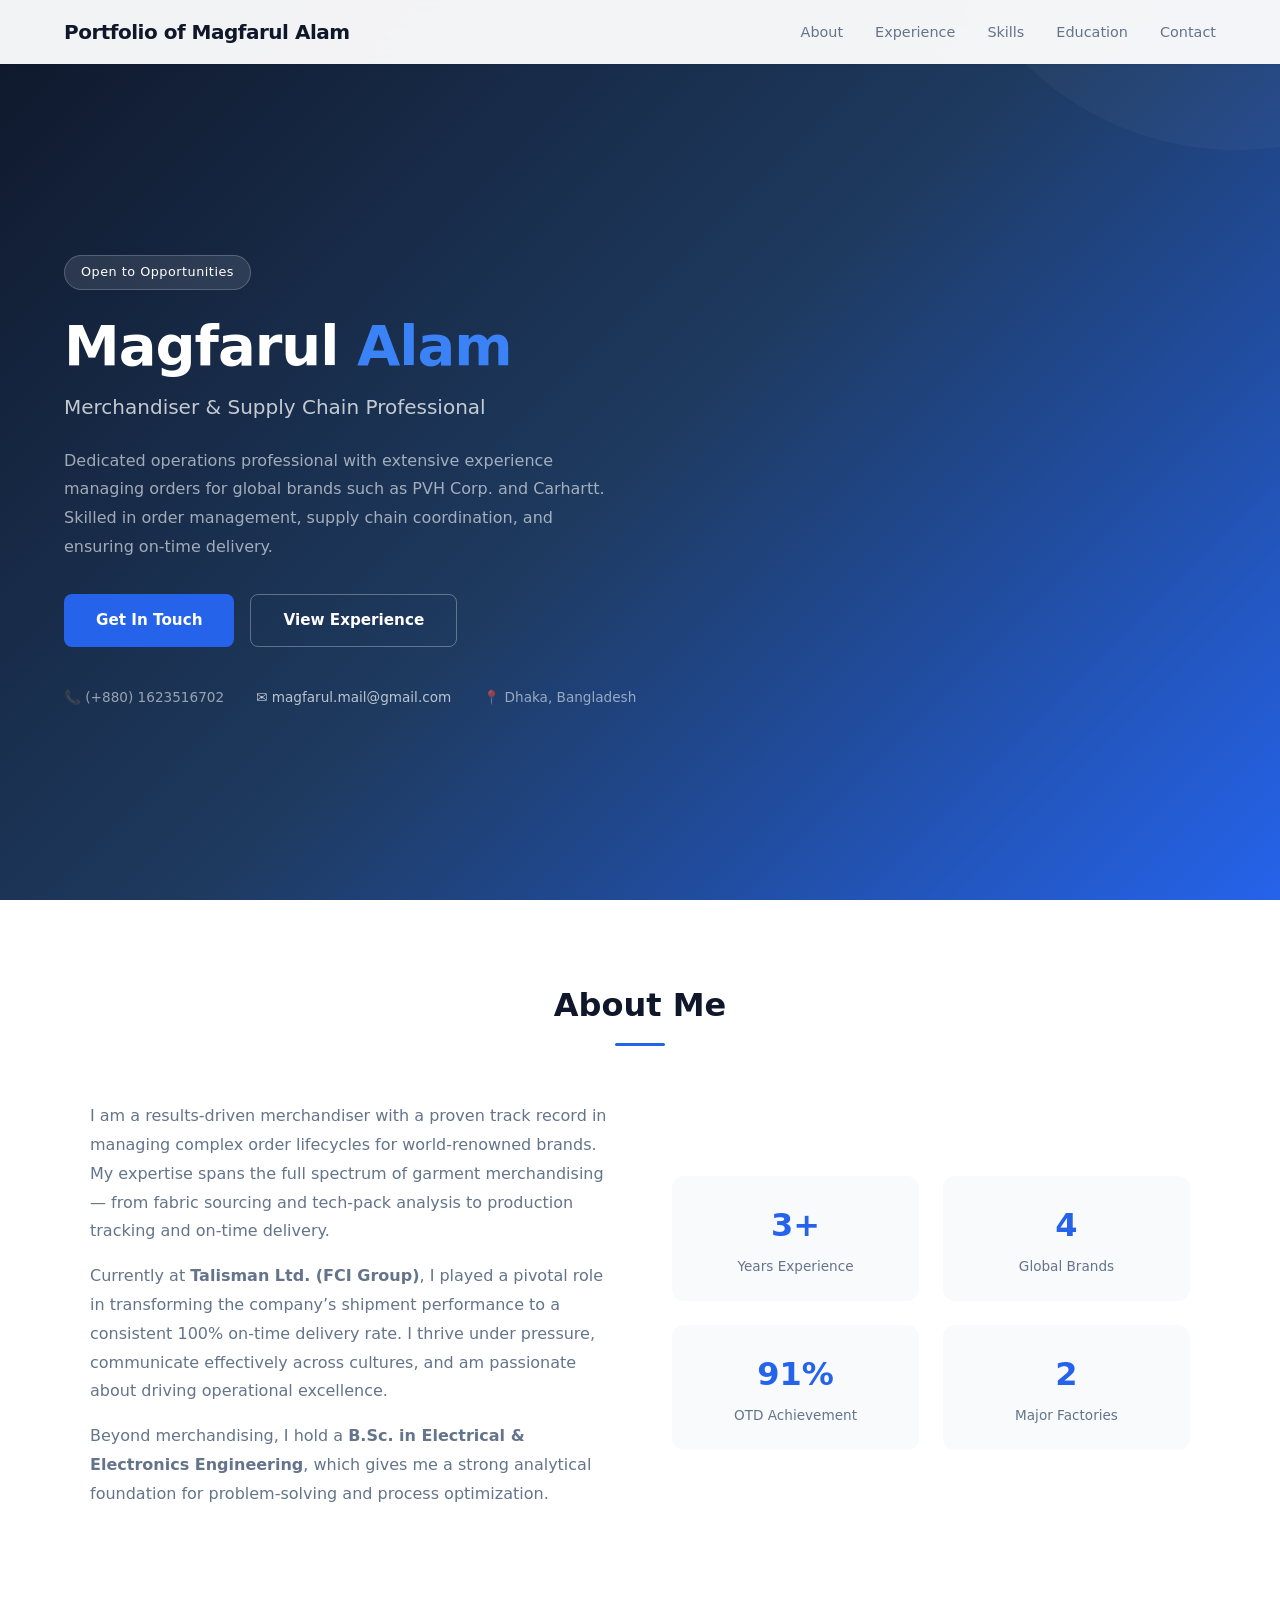
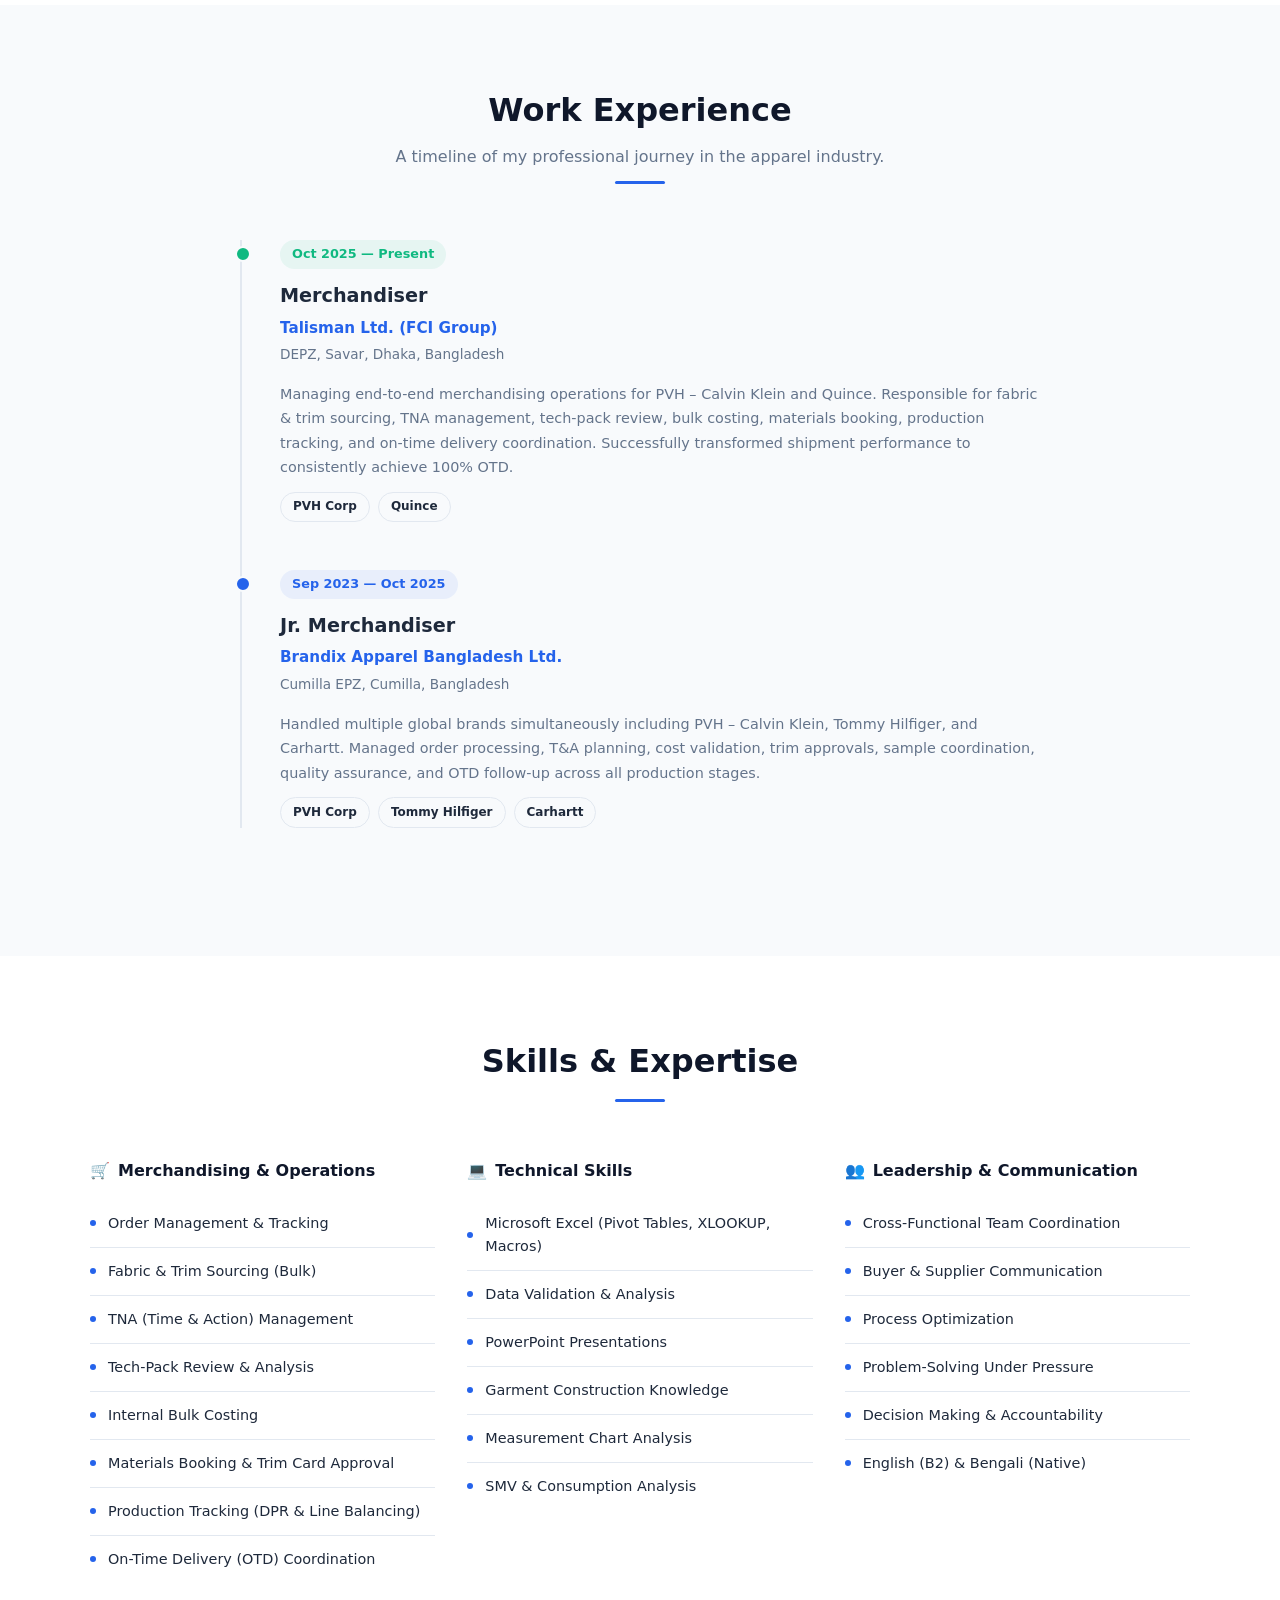
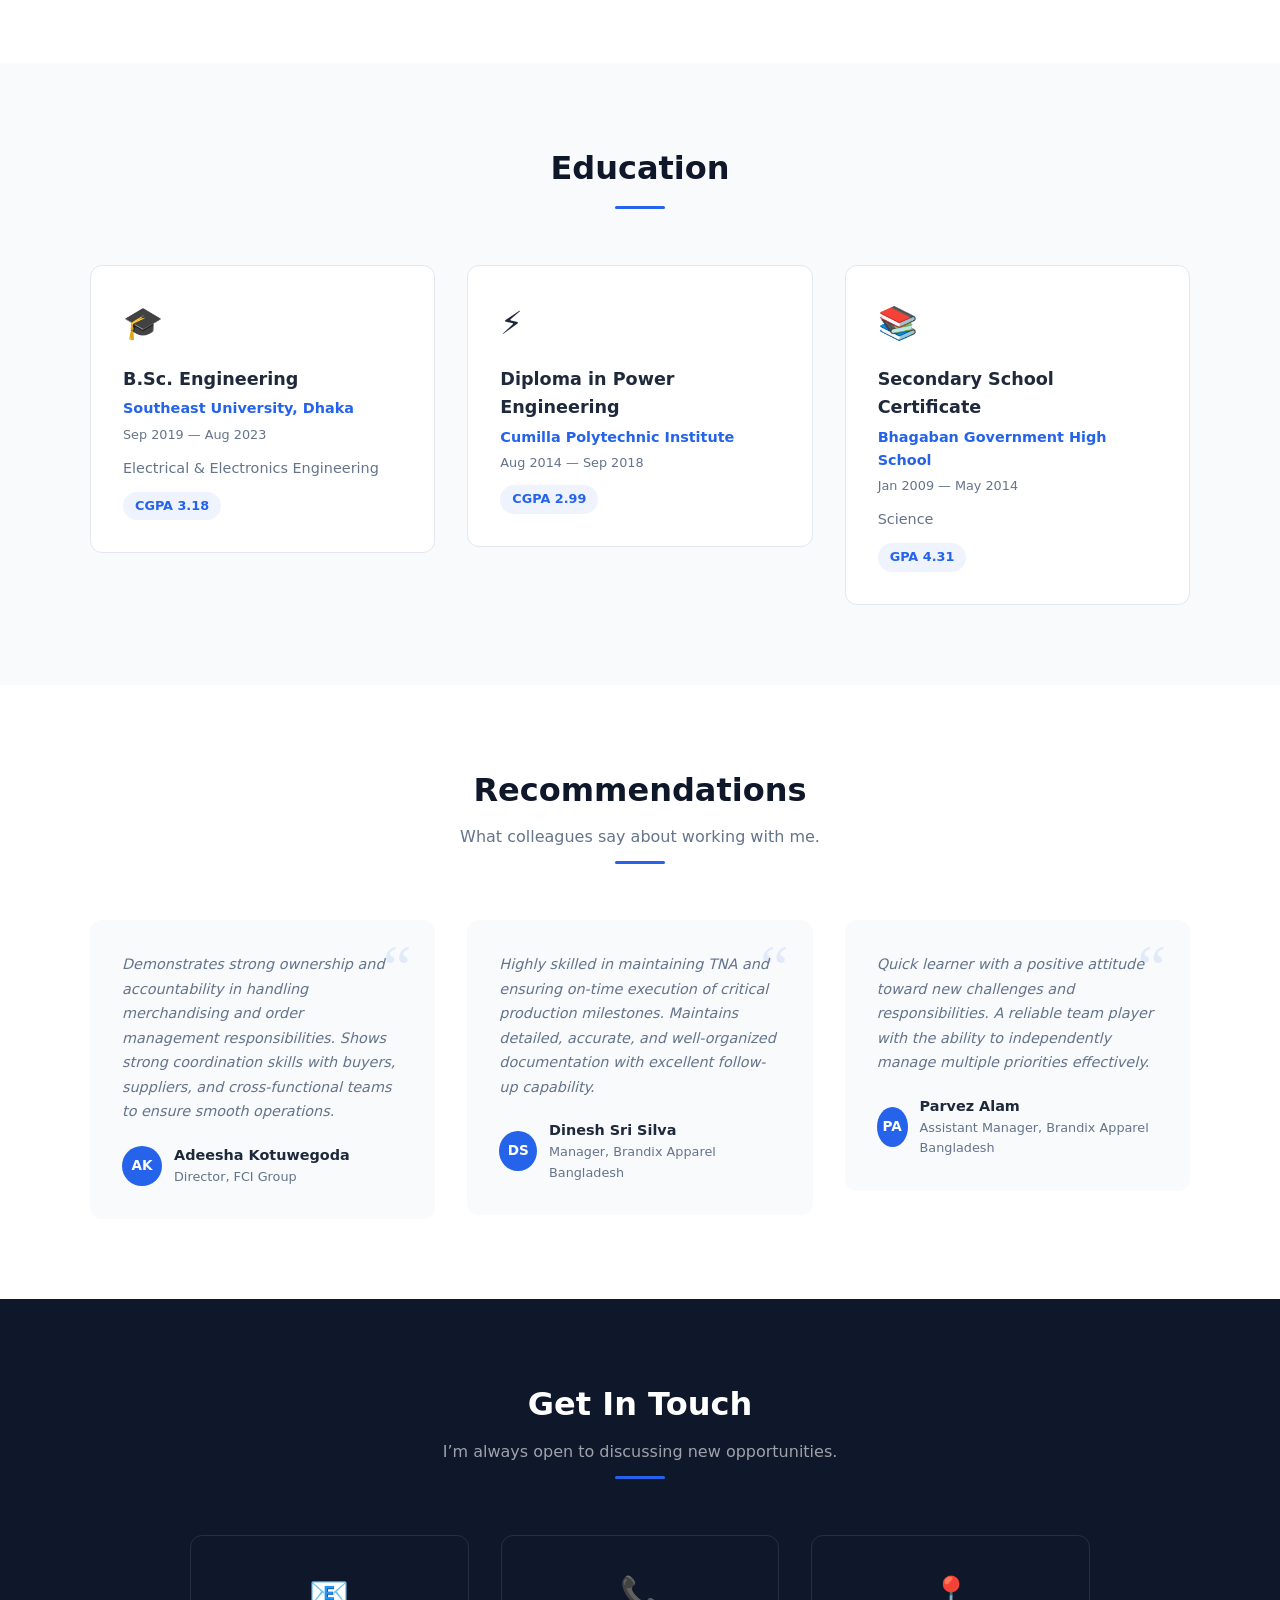
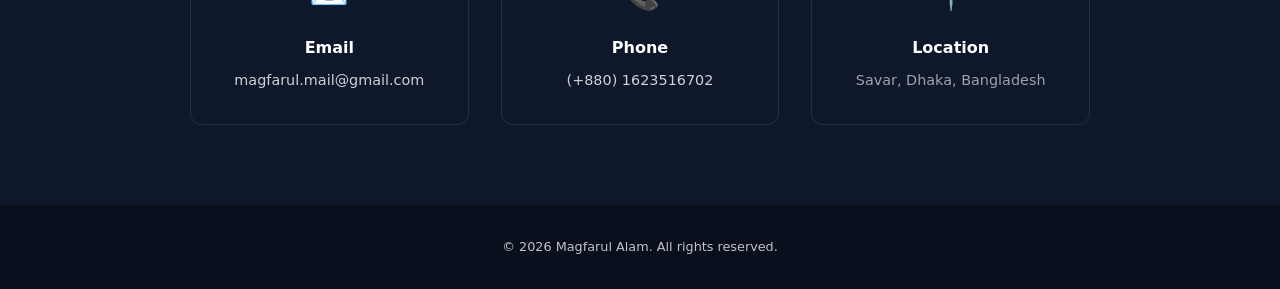
==== commit 0313fa1e: "Deploy 51267f7d465ad6ec2243613ba8d7a1b03e34cf14" ====
--- a/index.html
+++ b/index.html
@@ -1 +1 @@
-<!DOCTYPE html><html lang="en"><head><meta charSet="utf-8"/><meta name="viewport" content="width=device-width, initial-scale=1"/><link rel="stylesheet" href="/_next/static/chunks/17c5vz2hgf1za.css" data-precedence="next"/><link rel="preload" as="script" fetchPriority="low" href="/_next/static/chunks/3l04zcqx63h3y.js"/><script src="/_next/static/chunks/2m912stn0vfa6.js" async=""></script><script src="/_next/static/chunks/1mh6a-0e61pyc.js" async=""></script><script src="/_next/static/chunks/turbopack-0lalso72z2cic.js" async=""></script><script src="/_next/static/chunks/2-p3iyanco-a4.js" async=""></script><script src="/_next/static/chunks/2b5a0k-bgurxd.js" async=""></script><title>Magfarul Alam — Merchandiser &amp; Supply Chain Professional | Portfolio</title><meta name="description" content="Portfolio of Magfarul Alam, a Merchandiser and Supply Chain Professional based in Dhaka, Bangladesh, managing orders for global brands such as PVH Corp., Quince, and Carhartt with a 100% on-time delivery record."/><meta name="author" content="Magfarul Alam"/><meta name="keywords" content="Magfarul Alam, Merchandiser, Supply Chain, Apparel, Garment, PVH, Calvin Klein, Carhartt, Dhaka, Bangladesh, Portfolio"/><meta name="robots" content="index, follow"/><meta name="google-site-verification" content="y4-k1LCD3ntrC7n5FQMbT889iBROhArO6gyXGXMWMNg"/><link rel="canonical" href="https://magfarul.github.io/"/><meta property="og:title" content="Magfarul Alam — Merchandiser &amp; Supply Chain Professional"/><meta property="og:description" content="Results-driven merchandiser managing orders for global brands with 100% on-time delivery achievement."/><meta property="og:url" content="https://magfarul.github.io/"/><meta property="og:type" content="website"/><meta name="twitter:card" content="summary"/><meta name="twitter:title" content="Magfarul Alam — Merchandiser &amp; Supply Chain Professional"/><meta name="twitter:description" content="Results-driven merchandiser managing orders for global brands with 100% on-time delivery achievement."/><link rel="icon" href="/icon.svg?icon.28j9p45wyeueg.svg" sizes="any" type="image/svg+xml"/><script src="/_next/static/chunks/0cz1d0mv5g_q7.js" noModule=""></script></head><body><div hidden=""><!--$--><!--/$--></div><nav class="navbar "><a class="logo" href="#">Portfolio of Magfarul Alam</a><button class="nav-toggle " aria-label="Toggle navigation" aria-expanded="false"><span class="bar"></span><span class="bar"></span><span class="bar"></span></button><div class="nav-overlay "></div><ul class="nav-menu "><li><a href="#about" class="">About</a></li><li><a href="#experience" class="">Experience</a></li><li><a href="#skills" class="">Skills</a></li><li><a href="#education" class="">Education</a></li><li><a href="#contact" class="">Contact</a></li></ul></nav><main><section class="hero"><div class="hero-inner"><div class="hero-content"><div class="hero-badge">Open to Opportunities</div><h1>Magfarul <span>Alam</span></h1><p class="subtitle">Merchandiser &amp; Supply Chain Professional</p><p class="bio">Dedicated operations professional with extensive experience managing orders for global brands such as PVH Corp. and Carhartt. Skilled in order management, supply chain coordination, and ensuring on-time delivery.</p><div class="hero-btns"><a href="#contact" class="btn btn-primary">Get In Touch</a><a href="#experience" class="btn btn-outline">View Experience</a></div><div class="hero-contact"><span>📞 (+880) 1623516702</span><a href="mailto:magfarul.mail@gmail.com">✉ magfarul.mail@gmail.com</a><span>📍 Dhaka, Bangladesh</span></div></div></div></section><section class="about container" id="about"><div class="section-header"><h2>About Me</h2><div class="underline"></div></div><div class="about-grid"><div class="fade-in-left  "><div class="about-text"><p>I am a results-driven merchandiser with a proven track record in managing complex order lifecycles for world-renowned brands. My expertise spans the full spectrum of garment merchandising — from fabric sourcing and tech-pack analysis to production tracking and on-time delivery.</p><p>Currently at <strong>Talisman Ltd. (FCI Group)</strong>, I played a pivotal role in transforming the company’s shipment performance to a consistent 100% on-time delivery rate. I thrive under pressure, communicate effectively across cultures, and am passionate about driving operational excellence.</p><p>Beyond merchandising, I hold a <strong>B.Sc. in Electrical &amp; Electronics Engineering</strong>, which gives me a strong analytical foundation for problem-solving and process optimization.</p></div></div><div class="fade-in-right  "><div class="about-stats"><div class="stat-card"><div class="number">0<!-- -->+</div><div class="label">Years Experience</div></div><div class="stat-card"><div class="number">0</div><div class="label">Global Brands</div></div><div class="stat-card"><div class="number">0<!-- -->%</div><div class="label">OTD Achievement</div></div><div class="stat-card"><div class="number">0</div><div class="label">Major Factories</div></div></div></div></div></section><section class="experience container" id="experience"><div class="section-header"><h2>Work Experience</h2><p>A timeline of my professional journey in the apparel industry.</p><div class="underline"></div></div><div class="timeline"><div class="fade-in  "><div class="timeline-item current"><div class="timeline-date">Oct 2025 — Present</div><h3>Merchandiser</h3><div class="company">Talisman Ltd. (FCI Group)</div><div class="location">DEPZ, Savar, Dhaka, Bangladesh</div><p>Managing end-to-end merchandising operations for PVH – Calvin Klein and Quince. Responsible for fabric &amp; trim sourcing, TNA management, tech-pack review, bulk costing, materials booking, production tracking, and on-time delivery coordination. Successfully transformed shipment performance to consistently achieve 100% OTD.</p><div class="brand-tags"><span class="brand-tag">PVH Corp</span><span class="brand-tag">Quince</span></div></div></div><div class="fade-in  "><div class="timeline-item "><div class="timeline-date">Sep 2023 — Oct 2025</div><h3>Jr. Merchandiser</h3><div class="company">Brandix Apparel Bangladesh Ltd.</div><div class="location">Cumilla EPZ, Cumilla, Bangladesh</div><p>Handled multiple global brands simultaneously including PVH – Calvin Klein, Tommy Hilfiger, and Carhartt. Managed order processing, T&amp;A planning, cost validation, trim approvals, sample coordination, quality assurance, and OTD follow-up across all production stages.</p><div class="brand-tags"><span class="brand-tag">PVH Corp</span><span class="brand-tag">Tommy Hilfiger</span><span class="brand-tag">Carhartt</span></div></div></div></div></section><section class="skills container" id="skills"><div class="section-header"><h2>Skills &amp; Expertise</h2><div class="underline"></div></div><div class="skills-grid"><div class="fade-in  "><div class="skill-category"><h3><span>&#128722;</span><span>Merchandising &amp; Operations</span></h3><ul class="skill-list"><li><span class="skill-dot"></span><span>Order Management &amp; Tracking</span></li><li><span class="skill-dot"></span><span>Fabric &amp; Trim Sourcing (Bulk)</span></li><li><span class="skill-dot"></span><span>TNA (Time &amp; Action) Management</span></li><li><span class="skill-dot"></span><span>Tech-Pack Review &amp; Analysis</span></li><li><span class="skill-dot"></span><span>Internal Bulk Costing</span></li><li><span class="skill-dot"></span><span>Materials Booking &amp; Trim Card Approval</span></li><li><span class="skill-dot"></span><span>Production Tracking (DPR &amp; Line Balancing)</span></li><li><span class="skill-dot"></span><span>On-Time Delivery (OTD) Coordination</span></li></ul></div></div><div class="fade-in  "><div class="skill-category"><h3><span>&#128187;</span><span>Technical Skills</span></h3><ul class="skill-list"><li><span class="skill-dot"></span><span>Microsoft Excel (Pivot Tables, XLOOKUP, Macros)</span></li><li><span class="skill-dot"></span><span>Data Validation &amp; Analysis</span></li><li><span class="skill-dot"></span><span>PowerPoint Presentations</span></li><li><span class="skill-dot"></span><span>Garment Construction Knowledge</span></li><li><span class="skill-dot"></span><span>Measurement Chart Analysis</span></li><li><span class="skill-dot"></span><span>SMV &amp; Consumption Analysis</span></li></ul></div></div><div class="fade-in  "><div class="skill-category"><h3><span>&#128101;</span><span>Leadership &amp; Communication</span></h3><ul class="skill-list"><li><span class="skill-dot"></span><span>Cross-Functional Team Coordination</span></li><li><span class="skill-dot"></span><span>Buyer &amp; Supplier Communication</span></li><li><span class="skill-dot"></span><span>Process Optimization</span></li><li><span class="skill-dot"></span><span>Problem-Solving Under Pressure</span></li><li><span class="skill-dot"></span><span>Decision Making &amp; Accountability</span></li><li><span class="skill-dot"></span><span>English (B2) &amp; Bengali (Native)</span></li></ul></div></div></div></section><section class="education container" id="education"><div class="section-header"><h2>Education</h2><div class="underline"></div></div><div class="edu-grid"><div class="fade-in  "><div class="edu-card"><div class="edu-icon">&#127891;</div><h3>B.Sc. Engineering</h3><div class="school">Southeast University, Dhaka</div><div class="edu-date">Sep 2019 — Aug 2023</div><p style="color:var(--muted);font-size:0.9rem;margin-bottom:0.75rem">Electrical &amp; Electronics Engineering</p><span class="grade">CGPA 3.18</span></div></div><div class="fade-in  "><div class="edu-card"><div class="edu-icon">&#9889;</div><h3>Diploma in Power Engineering</h3><div class="school">Cumilla Polytechnic Institute</div><div class="edu-date">Aug 2014 — Sep 2018</div><span class="grade">CGPA 2.99</span></div></div><div class="fade-in  "><div class="edu-card"><div class="edu-icon">&#128218;</div><h3>Secondary School Certificate</h3><div class="school">Bhagaban Government High School</div><div class="edu-date">Jan 2009 — May 2014</div><p style="color:var(--muted);font-size:0.9rem;margin-bottom:0.75rem">Science</p><span class="grade">GPA 4.31</span></div></div></div></section><section class="recommendations container" id="recommendations"><div class="section-header"><h2>Recommendations</h2><p>What colleagues say about working with me.</p><div class="underline"></div></div><div class="rec-grid"><div class="fade-in  "><div class="rec-card"><p>Demonstrates strong ownership and accountability in handling merchandising and order management responsibilities. Shows strong coordination skills with buyers, suppliers, and cross-functional teams to ensure smooth operations.</p><div class="rec-author"><div class="rec-avatar">AK</div><div><div class="rec-name">Adeesha Kotuwegoda</div><div class="rec-role">Director, FCI Group</div></div></div></div></div><div class="fade-in  "><div class="rec-card"><p>Highly skilled in maintaining TNA and ensuring on-time execution of critical production milestones. Maintains detailed, accurate, and well-organized documentation with excellent follow-up capability.</p><div class="rec-author"><div class="rec-avatar">DS</div><div><div class="rec-name">Dinesh Sri Silva</div><div class="rec-role">Manager, Brandix Apparel Bangladesh</div></div></div></div></div><div class="fade-in  "><div class="rec-card"><p>Quick learner with a positive attitude toward new challenges and responsibilities. A reliable team player with the ability to independently manage multiple priorities effectively.</p><div class="rec-author"><div class="rec-avatar">PA</div><div><div class="rec-name">Parvez Alam</div><div class="rec-role">Assistant Manager, Brandix Apparel Bangladesh</div></div></div></div></div></div></section><section class="contact container" id="contact"><div class="section-header"><h2>Get In Touch</h2><p>I’m always open to discussing new opportunities.</p><div class="underline"></div></div><div class="contact-grid"><div class="fade-in  "><div class="contact-item"><div class="icon">&#128231;</div><h4>Email</h4><p><a href="mailto:magfarul.mail@gmail.com">magfarul.mail@gmail.com</a></p></div></div><div class="fade-in  "><div class="contact-item"><div class="icon">&#128222;</div><h4>Phone</h4><p><a href="tel:+8801623516702">(+880) 1623516702</a></p></div></div><div class="fade-in  "><div class="contact-item"><div class="icon">&#128205;</div><h4>Location</h4><p>Savar, Dhaka, Bangladesh</p></div></div></div></section><!--$--><!--/$--></main><footer class="footer">© 2026 Magfarul Alam. All rights reserved.</footer><button class="back-to-top " aria-label="Back to top">↑</button><script src="/_next/static/chunks/3l04zcqx63h3y.js" id="_R_" async=""></script><script>(self.__next_f=self.__next_f||[]).push([0])</script><script>self.__next_f.push([1,"1:\"$Sreact.fragment\"\n2:I[62319,[\"/_next/static/chunks/2-p3iyanco-a4.js\"],\"default\"]\n3:I[39756,[\"/_next/static/chunks/2-p3iyanco-a4.js\"],\"default\"]\n4:I[37457,[\"/_next/static/chunks/2-p3iyanco-a4.js\"],\"default\"]\n5:I[71691,[\"/_next/static/chunks/2-p3iyanco-a4.js\"],\"default\"]\n6:I[44223,[\"/_next/static/chunks/2-p3iyanco-a4.js\",\"/_next/static/chunks/2b5a0k-bgurxd.js\"],\"default\"]\n10:I[68027,[\"/_next/static/chunks/2-p3iyanco-a4.js\"],\"default\",1]\n:HL[\"/_next/static/chunks/17c5vz2hgf1za.css\",\"style\"]\n0:{\"P\":null,\"c\":[\"\",\"\"],\"q\":\"\",\"i\":false,\"f\":[[[\"\",{\"children\":[\"__PAGE__\",{},\"$undefined\",\"$undefined\",4608]},\"$undefined\",\"$undefined\",4624],[[\"$\",\"$1\",\"c\",{\"children\":[[[\"$\",\"link\",\"0\",{\"rel\":\"stylesheet\",\"href\":\"/_next/static/chunks/17c5vz2hgf1za.css\",\"precedence\":\"next\",\"crossOrigin\":\"$undefined\",\"nonce\":\"$undefined\"}],[\"$\",\"script\",\"script-0\",{\"src\":\"/_next/static/chunks/2-p3iyanco-a4.js\",\"async\":true,\"nonce\":\"$undefined\"}]],[\"$\",\"html\",null,{\"lang\":\"en\",\"children\":[\"$\",\"body\",null,{\"children\":[[\"$\",\"$L2\",null,{}],[\"$\",\"main\",null,{\"children\":[\"$\",\"$L3\",null,{\"parallelRouterKey\":\"children\",\"error\":\"$undefined\",\"errorStyles\":\"$undefined\",\"errorScripts\":\"$undefined\",\"template\":[\"$\",\"$L4\",null,{}],\"templateStyles\":\"$undefined\",\"templateScripts\":\"$undefined\",\"notFound\":[[[\"$\",\"title\",null,{\"children\":\"404: This page could not be found.\"}],[\"$\",\"div\",null,{\"style\":{\"fontFamily\":\"system-ui,\\\"Segoe UI\\\",Roboto,Helvetica,Arial,sans-serif,\\\"Apple Color Emoji\\\",\\\"Segoe UI Emoji\\\"\",\"height\":\"100vh\",\"textAlign\":\"center\",\"display\":\"flex\",\"flexDirection\":\"column\",\"alignItems\":\"center\",\"justifyContent\":\"center\"},\"children\":[\"$\",\"div\",null,{\"children\":[[\"$\",\"style\",null,{\"dangerouslySetInnerHTML\":{\"__html\":\"body{color:#000;background:#fff;margin:0}.next-error-h1{border-right:1px solid rgba(0,0,0,.3)}@media (prefers-color-scheme:dark){body{color:#fff;background:#000}.next-error-h1{border-right:1px solid rgba(255,255,255,.3)}}\"}}],[\"$\",\"h1\",null,{\"className\":\"next-error-h1\",\"style\":{\"display\":\"inline-block\",\"margin\":\"0 20px 0 0\",\"padding\":\"0 23px 0 0\",\"fontSize\":24,\"fontWeight\":500,\"verticalAlign\":\"top\",\"lineHeight\":\"49px\"},\"children\":404}],[\"$\",\"div\",null,{\"style\":{\"display\":\"inline-block\"},\"children\":[\"$\",\"h2\",null,{\"style\":{\"fontSize\":14,\"fontWeight\":400,\"lineHeight\":\"49px\",\"margin\":0},\"children\":\"This page could not be found.\"}]}]]}]}]],[]],\"forbidden\":\"$undefined\",\"unauthorized\":\"$undefined\"}]}],[\"$\",\"footer\",null,{\"className\":\"footer\",\"children\":\"© 2026 Magfarul Alam. All rights reserved.\"}],[\"$\",\"$L5\",null,{}]]}]}]]}],{\"children\":[[\"$\",\"$1\",\"c\",{\"children\":[[[\"$\",\"section\",null,{\"className\":\"hero\",\"children\":[\"$\",\"div\",null,{\"className\":\"hero-inner\",\"children\":[\"$\",\"div\",null,{\"className\":\"hero-content\",\"children\":[[\"$\",\"div\",null,{\"className\":\"hero-badge\",\"children\":\"Open to Opportunities\"}],[\"$\",\"h1\",null,{\"children\":[\"Magfarul \",[\"$\",\"span\",null,{\"children\":\"Alam\"}]]}],[\"$\",\"p\",null,{\"className\":\"subtitle\",\"children\":\"Merchandiser \u0026 Supply Chain Professional\"}],[\"$\",\"p\",null,{\"className\":\"bio\",\"children\":\"Dedicated operations professional with extensive experience managing orders for global brands such as PVH Corp. and Carhartt. Skilled in order management, supply chain coordination, and ensuring on-time delivery.\"}],[\"$\",\"div\",null,{\"className\":\"hero-btns\",\"children\":[[\"$\",\"a\",null,{\"href\":\"#contact\",\"className\":\"btn btn-primary\",\"children\":\"Get In Touch\"}],[\"$\",\"a\",null,{\"href\":\"#experience\",\"className\":\"btn btn-outline\",\"children\":\"View Experience\"}]]}],[\"$\",\"div\",null,{\"className\":\"hero-contact\",\"children\":[[\"$\",\"span\",null,{\"children\":\"📞 (+880) 1623516702\"}],[\"$\",\"a\",null,{\"href\":\"mailto:magfarul.mail@gmail.com\",\"children\":\"✉ magfarul.mail@gmail.com\"}],[\"$\",\"span\",null,{\"children\":\"📍 Dhaka, Bangladesh\"}]]}]]}]}]}],[\"$\",\"section\",null,{\"className\":\"about container\",\"id\":\"about\",\"children\":[[\"$\",\"div\",null,{\"className\":\"section-header\",\"children\":[[\"$\",\"h2\",null,{\"children\":\"About Me\"}],[\"$\",\"div\",null,{\"className\":\"underline\"}]]}],[\"$\",\"div\",null,{\"className\":\"about-grid\",\"children\":[[\"$\",\"$L6\",null,{\"direction\":\"left\",\"children\":[\"$\",\"div\",null,{\"className\":\"about-text\",\"children\":[[\"$\",\"p\",null,{\"children\":\"I am a results-driven merchandiser with a proven track record in managing complex order lifecycles for world-renowned brands. My expertise spans the full spectrum of garment merchandising — from fabric sourcing and tech-pack analysis to production tracking and on-time delivery.\"}],[\"$\",\"p\",null,{\"children\":[\"Currently at \",[\"$\",\"strong\",null,{\"children\":\"Talisman Ltd. (FCI Group)\"}],\", I played a pivotal role in transforming the company’s shipment performance to a consistent 100% on-time delivery rate. I thrive under pressure, communicate effectively across cultures, and am passionate about driving operational excellence.\"]}],[\"$\",\"p\",null,{\"children\":[\"Beyond merchandising, I hold a \",[\"$\",\"strong\",null,{\"children\":\"B.Sc. in Electrical \u0026 Electronics Engineering\"}],\", which gives me a strong analytical foundation for problem-solving and process optimization.\"]}]]}]}],\"$L7\"]}]]}],\"$L8\",\"$L9\",\"$La\",\"$Lb\",\"$Lc\"],[\"$Ld\"],\"$Le\"]}],{},null,false,null]},null,false,null],\"$Lf\",false]],\"m\":\"$undefined\",\"G\":[\"$10\",[\"$L11\"]],\"S\":true,\"h\":null,\"r\":\"$undefined\",\"s\":\"$undefined\",\"a\":\"$undefined\",\"l\":\"$undefined\",\"p\":\"$undefined\",\"d\":\"$undefined\",\"b\":\"y2YHuh9ULkHGkCY07AF7q\"}\n12:I[80147,[\"/_next/static/chunks/2-p3iyanco-a4.js\",\"/_next/static/chunks/2b5a0k-bgurxd.js\"],\"default\"]\n17:I[97367,[\"/_next/static/chunks/2-p3iyanco-a4.js\"],\"OutletBoundary\"]\n18:\"$Sreact.suspense\"\n1a:I[97367,[\"/_next/static/chunks/2-p3iyanco-a4.js\"],\"ViewportBoundary\"]\n1c:I[97367,[\"/_next/static/chunks/2-p3iyanco-a4.js\"],\"MetadataBoundary\"]\n7:[\"$\",\"$L6\",null,{\"direction\":\"right\",\"children\":[\"$\",\"div\",null,{\"className\":\"about-stats\",\"children\":[[\"$\",\"div\",\"Years Experience\",{\"className\":\"stat-card\",\"children\":[[\"$\",\"$L12\",null,{\"target\":3,\"suffix\":\"+\"}],[\"$\",\"div\",null,{\"className\":\"label\",\"children\":\"Years Experience\"}]]}],[\"$\",\"div\",\"Global Brands\",{\"className\":\"stat-card\",\"children\":[[\"$\",\"$L12\",null,{\"target\":4,\"suffix\":\"\"}],[\"$\",\"div\",null,{\"className\":\"label\",\"children\":\"Global Brands\"}]]}],[\"$\",\"div\",\"OTD Achievement\",{\"className\":\"stat-card\",\"children\":[[\"$\",\"$L12\",null,{\"target\":100,\"suffix\":\"%\"}],[\"$\",\"div\",null,{\"className\":\"label\",\"children\":\"OTD Achievement\"}]]}],[\"$\",\"div\",\"Major Factories\",{\"className\":\"stat-card\",\"children\":[[\"$\",\"$L12\",null,{\"target\":2,\"suffix\":\"\"}],[\"$\",\"div\",null,{\"className\":\"label\",\"children\":\"Major Factories\"}]]}]]}]}]\n8:[\"$\",\"section\",null,{\"className\":\"experience container\",\"id\":\"experience\",\"children\":[[\"$\",\"div\",null,{\"className\":\"section-header\",\"children\":[[\"$\",\"h2\",null,{\"children\":\"Work Experience\"}],[\"$\",\"p\",null,{\"children\":\"A timeline of my professional journey in the apparel industry.\"}],[\"$\",\"div\",null,{\"className\":\"underline\"}]]}],[\"$\",\"div\",null,{\"className\":\"timeline\",\"children\":[[\"$\",\"$L6\",\"Talisman Ltd. (FCI Group)\",{\"children\":[\"$\",\"div\",null,{\"className\":\"timeline-item current\",\"children\":[[\"$\",\"div\",null,{\"className\":\"timeline-date\",\"children\":\"Oct 2025 — Present\"}],[\"$\",\"h3\",null,{\"children\":\"Merchandiser\"}],[\"$\",\"div\",null,{\"className\":\"company\",\"children\":\"Talisman Ltd. (FCI Group)\"}],[\"$\",\"div\",null,{\"className\":\"location\",\"children\":\"DEPZ, Savar, Dhaka, Bangladesh\"}],[\"$\",\"p\",null,{\"children\":\"Managing end-to-end merchandising operations for PVH – Calvin Klein and Quince. Responsible for fabric \u0026 trim sourcing, TNA management, tech-pack review, bulk costing, materials booking, production tracking, and on-time delivery coordination. Successfully transformed shipment performance to consistently achieve 100% OTD.\"}],[\"$\",\"div\",null,{\"className\":\"brand-tags\",\"children\":[[\"$\",\"span\",\"PVH Corp\",{\"className\":\"brand-tag\",\"children\":\"PVH Corp\"}],[\"$\",\"span\",\"Quince\",{\"className\":\"brand-tag\",\"children\":\"Quince\"}]]}]]}]}],[\"$\",\"$L6\",\"Brandix Apparel Bangladesh Ltd.\",{\"children\":[\"$\",\"div\",null,{\"className\":\"timeline-item \",\"children\":[[\"$\",\"div\",null,{\"className\":\"timeline-date\",\"children\":\"Sep 2023 — Oct 2025\"}],[\"$\",\"h3\",null,{\"children\":\"Jr. Merchandiser\"}],[\"$\",\"div\",null,{\"className\":\"company\",\"children\":\"Brandix Apparel Bangladesh Ltd.\"}],[\"$\",\"div\",null,{\"className\":\"location\",\"children\":\"Cumilla EPZ, Cumilla, Bangladesh\"}],[\"$\",\"p\",null,{\"children\":\"Handled multiple global brands simultaneously including PVH – Calvin Klein, Tommy Hilfiger, and Carhartt. Managed order processing, T\u0026A planning, cost validation, trim approvals, sample coordination, quality assurance, and OTD follow-up across all production stages.\"}],[\"$\",\"div\",null,{\"className\":\"brand-tags\",\"children\":[[\"$\",\"span\",\"PVH Corp\",{\"className\":\"brand-tag\",\"children\":\"PVH Corp\"}],[\"$\",\"span\",\"Tommy Hilfiger\",{\"className\":\"brand-tag\",\"children\":\"Tommy Hilfiger\"}],[\"$\",\"span\",\"Carhartt\",{\"className\":\"brand-tag\",\"children\":\"Carhartt\"}]]}]]}]}]]}]]}]\n9:[\"$\",\"section\",null,{\"className\":\"skills container\",\"id\":\"skills\",\"children\":[[\"$\",\"div\",null,{\"className\":\"section-header\",\"children\":[[\"$\",\"h2\",null,{\"children\":\"Skills \u0026 Expertise\"}],[\"$\",\"div\",null,{\"className\":\"underline\"}]]}],[\"$\",\"div\",null,{\"className\":\"skills-grid\",\"children\":[[\"$\",\"$L6\",\"Merchandising \u0026amp; Operations\",{\"children\":[\"$\",\"div\",null,{\"className\":\"skill-category\",\"children\":[[\"$\",\"h3\",null,{\"children\":[[\"$\",\"span\",null,{\"dangerouslySetInnerHTML\":{\"__html\":\"\u0026#128722;\"}}],[\"$\",\"span\",null,{\"dangerouslySetInnerHTML\":{\"__html\":\"Merchandising \u0026amp; Operations\"}}]]}],[\"$\",\"ul\",null,{\"className\":\"skill-list\",\"children\":[[\"$\",\"li\",\"Order Management \u0026amp; Tracking\",{\"children\":[[\"$\",\"span\",null,{\"className\":\"skill-dot\"}],[\"$\",\"span\",null,{\"dangerouslySetInnerHTML\":{\"__html\":\"Order Management \u0026amp; Tracking\"}}]]}],[\"$\",\"li\",\"Fabric \u0026amp; Trim Sourcing (Bulk)\",{\"children\":[[\"$\",\"span\",null,{\"className\":\"skill-dot\"}],[\"$\",\"span\",null,{\"dangerouslySetInnerHTML\":{\"__html\":\"Fabric \u0026amp; Trim Sourcing (Bulk)\"}}]]}],[\"$\",\"li\",\"TNA (Time \u0026amp; Action) Management\",{\"children\":[[\"$\",\"span\",null,{\"className\":\"skill-dot\"}],[\"$\",\"span\",null,{\"dangerouslySetInnerHTML\":{\"__html\":\"TNA (Time \u0026amp; Action) Management\"}}]]}],[\"$\",\"li\",\"Tech-Pack Review \u0026amp; Analysis\",{\"children\":[[\"$\",\"span\",null,{\"className\":\"skill-dot\"}],[\"$\",\"span\",null,{\"dangerouslySetInnerHTML\":{\"__html\":\"Tech-Pack Review \u0026amp; Analysis\"}}]]}],[\"$\",\"li\",\"Internal Bulk Costing\",{\"children\":[[\"$\",\"span\",null,{\"className\":\"skill-dot\"}],[\"$\",\"span\",null,{\"dangerouslySetInnerHTML\":{\"__html\":\"Internal Bulk Costing\"}}]]}],[\"$\",\"li\",\"Materials Booking \u0026amp; Trim Card Approval\",{\"children\":[[\"$\",\"span\",null,{\"className\":\"skill-dot\"}],[\"$\",\"span\",null,{\"dangerouslySetInnerHTML\":{\"__html\":\"Materials Booking \u0026amp; Trim Card Approval\"}}]]}],[\"$\",\"li\",\"Production Tracking (DPR \u0026amp; Line Balancing)\",{\"children\":[[\"$\",\"span\",null,{\"className\":\"skill-dot\"}],[\"$\",\"span\",null,{\"dangerouslySetInnerHTML\":{\"__html\":\"Production Tracking (DPR \u0026amp; Line Balancing)\"}}]]}],[\"$\",\"li\",\"On-Time Delivery (OTD) Coordination\",{\"children\":[[\"$\",\"span\",null,{\"className\":\"skill-dot\"}],[\"$\",\"span\",null,{\"dangerouslySetInnerHTML\":{\"__html\":\"On-Time Delivery (OTD) Coordination\"}}]]}]]}]]}]}],[\"$\",\"$L6\",\"Technical Skills\",{\"children\":[\"$\",\"div\",null,{\"className\":\"skill-category\",\"children\":[[\"$\",\"h3\",null,{\"children\":[[\"$\",\"span\",null,{\"dangerouslySetInnerHTML\":{\"__html\":\"\u0026#128187;\"}}],[\"$\",\"span\",null,{\"dangerouslySetInnerHTML\":{\"__html\":\"Technical Skills\"}}]]}],[\"$\",\"ul\",null,{\"className\":\"skill-list\",\"children\":[[\"$\",\"li\",\"Microsoft Excel (Pivot Tables, XLOOKUP, Macros)\",{\"children\":[[\"$\",\"span\",null,{\"className\":\"skill-dot\"}],[\"$\",\"span\",null,{\"dangerouslySetInnerHTML\":{\"__html\":\"Microsoft Excel (Pivot Tables, XLOOKUP, Macros)\"}}]]}],[\"$\",\"li\",\"Data Validation \u0026amp; Analysis\",{\"children\":[[\"$\",\"span\",null,{\"className\":\"skill-dot\"}],[\"$\",\"span\",null,{\"dangerouslySetInnerHTML\":{\"__html\":\"Data Validation \u0026amp; Analysis\"}}]]}],[\"$\",\"li\",\"PowerPoint Presentations\",{\"children\":[[\"$\",\"span\",null,{\"className\":\"skill-dot\"}],[\"$\",\"span\",null,{\"dangerouslySetInnerHTML\":{\"__html\":\"PowerPoint Presentations\"}}]]}],[\"$\",\"li\",\"Garment Construction Knowledge\",{\"children\":[[\"$\",\"span\",null,{\"className\":\"skill-dot\"}],[\"$\",\"span\",null,{\"dangerouslySetInnerHTML\":{\"__html\":\"Garment Construction Knowledge\"}}]]}],[\"$\",\"li\",\"Measurement Chart Analysis\",{\"children\":[[\"$\",\"span\",null,{\"className\":\"skill-dot\"}],[\"$\",\"span\",null,{\"dangerouslySetInnerHTML\":{\"__html\":\"Measurement Chart Analysis\"}}]]}],[\"$\",\"li\",\"SMV \u0026amp; Consumption Analysis\",{\"children\":[[\"$\",\"span\",null,{\"className\":\"skill-dot\"}],[\"$\",\"span\",null,{\"dangerouslySetInnerHTML\":{\"__html\":\"SMV \u0026amp; Consumption Analysis\"}}]]}]]}]]}]}],[\"$\",\"$L6\",\"Leadership \u0026amp; Communication\",{\"children\":[\"$\",\"div\",null,{\"className\":\"skill-category\",\"children\":[[\"$\",\"h3\",null,{\"children\":[[\"$\",\"span\",null,{\"dangerouslySetInnerHTML\":{\"__html\":\"\u0026#128101;\"}}],[\"$\",\"span\",null,{\"dangerouslySetInnerHTML\":{\"__html\":\"Leadership \u0026amp; Communication\"}}]]}],[\"$\",\"ul\",null,{\"className\":\"skill-list\",\"children\":[[\"$\",\"li\",\"Cross-Functional Team Coordination\",{\"children\":[[\"$\",\"span\",null,{\"className\":\"skill-dot\"}],[\"$\",\"span\",null,{\"dangerouslySetInnerHTML\":{\"__html\":\"Cross-Functional Team Coordination\"}}]]}],[\"$\",\"li\",\"Buyer \u0026amp; Supplier Communication\",{\"children\":[[\"$\",\"span\",null,{\"className\":\"skill-dot\"}],[\"$\",\"span\",null,{\"dangerouslySetInnerHTML\":{\"__html\":\"Buyer \u0026amp; Supplier Communication\"}}]]}],\"$L13\",\"$L14\",\"$L15\",\"$L16\"]}]]}]}]]}]]}]\na:[\"$\",\"section\",null,{\"className\":\"education container\",\"id\":\"education\",\"children\":[[\"$\",\"div\",null,{\"className\":\"section-header\",\"children\":[[\"$\",\"h2\",null,{\"children\":\"Education\"}],[\"$\",\"div\",null,{\"className\":\"underline\"}]]}],[\"$\",\"div\",null,{\"className\":\"edu-grid\",\"children\":[[\"$\",\"$L6\",\"B.Sc. Engineering\",{\"children\":[\"$\",\"div\",null,{\"className\":\"edu-card\",\"children\":[[\"$\",\"div\",null,{\"className\":\"edu-icon\",\"dangerouslySetInnerHTML\":{\"__html\":\"\u0026#127891;\"}}],[\"$\",\"h3\",null,{\"children\":\"B.Sc. Engineering\"}],[\"$\",\"div\",null,{\"className\":\"school\",\"children\":\"Southeast University, Dhaka\"}],[\"$\",\"div\",null,{\"className\":\"edu-date\",\"children\":\"Sep 2019 — Aug 2023\"}],[\"$\",\"p\",null,{\"style\":{\"color\":\"var(--muted)\",\"fontSize\":\"0.9rem\",\"marginBottom\":\"0.75rem\"},\"dangerouslySetInnerHTML\":{\"__html\":\"Electrical \u0026amp; Electronics Engineering\"}}],[\"$\",\"span\",null,{\"className\":\"grade\",\"children\":\"CGPA 3.18\"}]]}]}],[\"$\",\"$L6\",\"Diploma in Power Engineering\",{\"children\":[\"$\",\"div\",null,{\"className\":\"edu-card\",\"children\":[[\"$\",\"div\",null,{\"className\":\"edu-icon\",\"dangerouslySetInnerHTML\":{\"__html\":\"\u0026#9889;\"}}],[\"$\",\"h3\",null,{\"children\":\"Diploma in Power Engineering\"}],[\"$\",\"div\",null,{\"className\":\"school\",\"children\":\"Cumilla Polytechnic Institute\"}],[\"$\",\"div\",null,{\"className\":\"edu-date\",\"children\":\"Aug 2014 — Sep 2018\"}],null,[\"$\",\"span\",null,{\"className\":\"grade\",\"children\":\"CGPA 2.99\"}]]}]}],[\"$\",\"$L6\",\"Secondary School Certificate\",{\"children\":[\"$\",\"div\",null,{\"className\":\"edu-card\",\"children\":[[\"$\",\"div\",null,{\"className\":\"edu-icon\",\"dangerouslySetInnerHTML\":{\"__html\":\"\u0026#128218;\"}}],[\"$\",\"h3\",null,{\"children\":\"Secondary School Certificate\"}],[\"$\",\"div\",null,{\"className\":\"school\",\"children\":\"Bhagaban Government High School\"}],[\"$\",\"div\",null,{\"className\":\"edu-date\",\"children\":\"Jan 2009 — May 2014\"}],[\"$\",\"p\",null,{\"style\":{\"color\":\"var(--muted)\",\"fontSize\":\"0.9rem\",\"marginBottom\":\"0.75rem\"},\"dangerouslySetInnerHTML\":{\"__html\":\"Science\"}}],[\"$\",\"span\",null,{\"className\":\"grade\",\"children\":\"GPA 4.31\"}]]}]}]]}]]}]\nb:[\"$\",\"section\",null,{\"className\":\"recommendations container\",\"id\":\"recommendations\",\"children\":[[\"$\",\"div\",null,{\"className\":\"section-header\",\"children\":[[\"$\",\"h2\",null,{\"children\":\"Recommendations\"}],[\"$\",\"p\",null,{\"children\":\"What colleagues say about working with me.\"}],[\"$\",\"div\",null,{\"className\":\"underline\"}]]}],[\"$\",\"div\",null,{\"className\":\"rec-grid\",\"children\":[[\"$\",\"$L6\",\"Adeesha Kotuwegoda\",{\"children\":[\"$\",\"div\",null,{\"className\":\"rec-card\",\"children\":[[\"$\",\"p\",null,{\"children\":\"Demonstrates strong ownership and accountability in handling merchandising and order management responsibilities. Shows strong coordination skills with buyers, suppliers, and cross-functional teams to ensure smooth operations.\"}],[\"$\",\"div\",null,{\"className\":\"rec-author\",\"children\":[[\"$\",\"div\",null,{\"className\":\"rec-avatar\",\"children\":\"AK\"}],[\"$\",\"div\",null,{\"children\":[[\"$\",\"div\",null,{\"className\":\"rec-name\",\"children\":\"Adeesha Kotuwegoda\"}],[\"$\",\"div\",null,{\"className\":\"rec-role\",\"children\":\"Director, FCI Group\"}]]}]]}]]}]}],[\"$\",\"$L6\",\"Dinesh Sri Silva\",{\"children\":[\"$\",\"div\",null,{\"className\":\"rec-card\",\"children\":[[\"$\",\"p\",null,{\"children\":\"Highly skilled in maintaining TNA and ensuring on-time execution of critical production milestones. Maintains detailed, accurate, and well-organized documentation with excellent follow-up capability.\"}],[\"$\",\"div\",null,{\"className\":\"rec-author\",\"children\":[[\"$\",\"div\",null,{\"className\":\"rec-avatar\",\"children\":\"DS\"}],[\"$\",\"div\",null,{\"children\":[[\"$\",\"div\",null,{\"className\":\"rec-name\",\"children\":\"Dinesh Sri Silva\"}],[\"$\",\"div\",null,{\"className\":\"rec-role\",\"children\":\"Manager, Brandix Apparel Bangladesh\"}]]}]]}]]}]}],[\"$\",\"$L6\",\"Parvez Alam\",{\"children\":[\"$\",\"div\",null,{\"className\":\"rec-card\",\"children\":[[\"$\",\"p\",null,{\"children\":\"Quick learner with a positive attitude toward new challenges and responsibilities. A reliable team player with the ability to independently manage multiple priorities effectively.\"}],[\"$\",\"div\",null,{\"className\":\"rec-author\",\"children\":[[\"$\",\"div\",null,{\"className\":\"rec-avatar\",\"children\":\"PA\"}],[\"$\",\"div\",null,{\"children\":[[\"$\",\"div\",null,{\"className\":\"rec-name\",\"children\":\"Parvez Alam\"}],[\"$\",\"div\",null,{\"className\":\"rec-role\",\"children\":\"Assistant Manager, Brandix Apparel Bangladesh\"}]]}]]}]]}]}]]}]]}]\nc:[\"$\",\"section\",null,{\"className\":\"contact container\",\"id\":\"contact\",\"children\":[[\"$\",\"div\",null,{\"className\":\"section-header\",\"children\":[[\"$\",\"h2\",null,{\"children\":\"Get In Touch\"}],[\"$\",\"p\",null,{\"children\":\"I’m always open to discussing new opportunities.\"}],[\"$\",\"div\",null,{\"className\":\"underline\"}]]}],[\"$\",\"div\",null,{\"className\":\"contact-grid\",\"children\":[[\"$\",\"$L6\",\"Email\",{\"children\":[\"$\",\"div\",null,{\"className\":\"contact-item\",\"children\":[[\"$\",\"div\",null,{\"className\":\"icon\",\"dangerouslySetInnerHTML\":{\"__html\":\"\u0026#128231;\"}}],[\"$\",\"h4\",null,{\"children\":\"Email\"}],[\"$\",\"p\",null,{\"children\":[\"$\",\"a\",null,{\"href\":\"mailto:magfarul.mail@gmail.com\",\"children\":\"magfarul.mail@gmail.com\"}]}]]}]}],[\"$\",\"$L6\",\"Phone\",{\"children\":[\"$\",\"div\",null,{\"className\":\"contact-item\",\"children\":[[\"$\",\"div\",null,{\"className\":\"icon\",\"dangerouslySetInnerHTML\":{\"__html\":\"\u0026#128222;\"}}],[\"$\",\"h4\",null,{\"children\":\"Phone\"}],[\"$\",\"p\",null,{\"children\":[\"$\",\"a\",null,{\"href\":\"tel:+8801623516702\",\"children\":\"(+880) 1623516702\"}]}]]}]}],[\"$\",\"$L6\",\"Location\",{\"children\":[\"$\",\"div\",null,{\"className\":\"contact-item\",\"children\":[[\"$\",\"div\",null,{\"className\":\"icon\",\"dangerouslySetInnerHTML\":{\"__html\":\"\u0026#128205;\"}}],[\"$\",\"h4\",null,{\"children\":\"Location\"}],[\"$\",\"p\",null,{\"children\":\"Savar, Dhaka, Bangladesh\"}]]}]}]]}]]}]\nd:[\"$\",\"script\",\"script-0\",{\"src\":\"/_next/static/chunks/2b5a0k-bgurxd.js\",\"async\":true,\"nonce\":\"$undefined\"}]\ne:[\"$\",\"$L17\",null,{\"children\":[\"$\",\"$18\",null,{\"name\":\"Next.MetadataOutlet\",\"children\":\"$@19\"}]}]\nf:[\"$\",\"$1\",\"h\",{\"children\":[null,[\"$\",\"$L1a\",null,{\"children\":\"$L1b\"}],[\"$\",\"div\",null,{\"hidden\":true,\"children\":[\"$\",\"$L1c\",null,{\"children\":[\"$\",\"$18\",null,{\"name\":\"Next.Metadata\",\"children\":\"$L1d\"}]}]}],null]}]\n11:[\"$\",\"link\",\"0\",{\"rel\":\"stylesheet\",\"href\":\"/_next/static/chunks/17c5vz2hgf1za.css\",\"precedence\":\"next\",\"crossOrigin\":\"$undefined\",\"nonce\":\"$undefined\"}]\n13:[\"$\",\"li\",\"Process Optimization\",{\"children\":[[\"$\",\"span\",null,{\"className\":\"skill-dot\"}],[\"$\",\"span\",null,{\"dangerouslySetInnerHTML\":{\"__html\":\"Process Optimization\"}}]]}]\n14:[\"$\",\"li\",\"Problem-Solving Under Pressure\",{\"children\":[[\"$\",\"span\",null,{\"className\":\"skill-dot\"}],[\"$\",\"span\",null,{\"dangerouslySetInnerHTML\":{\"__html\":\"Problem-Solving Under Pressure\"}}]]}]\n15:[\"$\",\"li\",\"Decision Making \u0026amp; Accountability\",{\"children\":[[\"$\",\"span\",null,{\"className\":\"skill-dot\"}],[\"$\",\"span\",null,{\"dangerouslySetInnerHTML\":{\"__html\":\"Decision Making \u0026amp; Accountability\"}}]]}]\n16:[\"$\",\"li\",\"English (B2) \u0026amp; Bengali (Native)\",{\"children\":[[\"$\",\"span\",null,{\"className\":\"skill-dot\"}],[\"$\",\"span\",null,{\"dangerouslySetInnerHTML\":{\"__html\":\"English (B2) \u0026amp; Bengali (Native)\"}}]]}]\n1b:[[\"$\",\"meta\",\"0\",{\"charSet\":\"utf-8\"}],[\"$\",\"meta\",\"1\",{\"name\":\"viewport\",\"content\":\"width=device-width, initial-scale=1\"}]]\n1e:I[27201,[\"/_next/static/chunks/2-p3iyanco-a4.js\"],\"IconMark\"]\n19:null\n1d:[[\"$\",\"title\",\"0\",{\"children\":\"Magfarul Alam — Merchandiser \u0026 Supply Chain Professional | Portfolio\"}],[\"$\",\"meta\",\"1\",{\"name\":\"description\",\"content\":\"Portfolio of Magfarul Alam, a Merchandiser and Supply Chain Professional based in Dhaka, Bangladesh, managing orders for global brands such as PVH Corp., Quince, and Carhartt with a 100% on-time delivery record.\"}],[\"$\",\"meta\",\"2\",{\"name\":\"author\",\"content\":\"Magfarul Alam\"}],[\"$\",\"meta\",\"3\",{\"name\":\"keywords\",\"content\":\"Magfarul Alam, Merchandiser, Supply Chain, Apparel, Garment, PVH, Calvin Klein, Carhartt, Dhaka, Bangladesh, Portfolio\"}],[\"$\",\"meta\",\"4\",{\"name\":\"robots\",\"content\":\"index, follow\"}],[\"$\",\"meta\",\"5\",{\"name\":\"google-site-verification\",\"content\":\"y4-k1LCD3ntrC7n5FQMbT889iBROhArO6gyXGXMWMNg\"}],[\"$\",\"link\",\"6\",{\"rel\":\"canonical\",\"href\":\"https://magfarul.github.io/\"}],[\"$\",\"meta\",\"7\",{\"property\":\"og:title\",\"content\":\"Magfarul Alam — Merchandiser \u0026 Supply Chain Professional\"}],[\"$\",\"meta\",\"8\",{\"property\":\"og:description\",\"content\":\"Results-driven merchandiser managing orders for global brands with 100% on-time delivery achievement.\"}],[\"$\",\"meta\",\"9\",{\"property\":\"og:url\",\"content\":\"https://magfarul.github.io/\"}],[\"$\",\"meta\",\"10\",{\"property\":\"og:type\",\"content\":\"website\"}],[\"$\",\"meta\",\"11\",{\"name\":\"twitter:card\",\"content\":\"summary\"}],[\"$\",\"meta\",\"12\",{\"name\":\"twitter:title\",\"content\":\"Magfarul Alam — Merchandiser \u0026 Supply Chain Professional\"}],[\"$\",\"meta\",\"13\",{\"name\":\"twitter:description\",\"content\":\"Results-driven merchandiser managing orders for global brands with 100% on-time delivery achievement.\"}],[\"$\",\"link\",\"14\",{\"rel\":\"icon\",\"href\":\"/icon.svg?icon.28j9p45wyeueg.svg\",\"sizes\":\"any\",\"type\":\"image/svg+xml\"}],[\"$\",\"$L1e\",\"15\",{}]]\n"])</script></body></html>+<!DOCTYPE html><html lang="en"><head><meta charSet="utf-8"/><meta name="viewport" content="width=device-width, initial-scale=1"/><link rel="stylesheet" href="/_next/static/chunks/17c5vz2hgf1za.css" data-precedence="next"/><link rel="preload" as="script" fetchPriority="low" href="/_next/static/chunks/3l04zcqx63h3y.js"/><script src="/_next/static/chunks/2m912stn0vfa6.js" async=""></script><script src="/_next/static/chunks/1mh6a-0e61pyc.js" async=""></script><script src="/_next/static/chunks/turbopack-0lalso72z2cic.js" async=""></script><script src="/_next/static/chunks/2-p3iyanco-a4.js" async=""></script><script src="/_next/static/chunks/2b5a0k-bgurxd.js" async=""></script><title>Magfarul Alam — Merchandiser &amp; Supply Chain Professional | Portfolio</title><meta name="description" content="Portfolio of Magfarul Alam, a Merchandiser and Supply Chain Professional based in Dhaka, Bangladesh, managing orders for global brands such as PVH Corp., Quince, and Carhartt with a 100% on-time delivery record."/><meta name="author" content="Magfarul Alam"/><meta name="keywords" content="Magfarul Alam, Merchandiser, Supply Chain, Apparel, Garment, PVH, Calvin Klein, Carhartt, Dhaka, Bangladesh, Portfolio"/><meta name="robots" content="index, follow"/><meta name="google-site-verification" content="y4-k1LCD3ntrC7n5FQMbT889iBROhArO6gyXGXMWMNg"/><link rel="canonical" href="https://magfarul.github.io/"/><meta property="og:title" content="Magfarul Alam — Merchandiser &amp; Supply Chain Professional"/><meta property="og:description" content="Results-driven merchandiser managing orders for global brands with 100% on-time delivery achievement."/><meta property="og:url" content="https://magfarul.github.io/"/><meta property="og:type" content="website"/><meta name="twitter:card" content="summary"/><meta name="twitter:title" content="Magfarul Alam — Merchandiser &amp; Supply Chain Professional"/><meta name="twitter:description" content="Results-driven merchandiser managing orders for global brands with 100% on-time delivery achievement."/><link rel="icon" href="/icon.svg?icon.28j9p45wyeueg.svg" sizes="any" type="image/svg+xml"/><script src="/_next/static/chunks/0cz1d0mv5g_q7.js" noModule=""></script></head><body><div hidden=""><!--$--><!--/$--></div><nav class="navbar "><a class="logo" href="#">Portfolio of Magfarul Alam</a><button class="nav-toggle " aria-label="Toggle navigation" aria-expanded="false"><span class="bar"></span><span class="bar"></span><span class="bar"></span></button><div class="nav-overlay "></div><ul class="nav-menu "><li><a href="#about" class="">About</a></li><li><a href="#experience" class="">Experience</a></li><li><a href="#skills" class="">Skills</a></li><li><a href="#education" class="">Education</a></li><li><a href="#contact" class="">Contact</a></li></ul></nav><main><section class="hero"><div class="hero-inner"><div class="hero-content"><div class="hero-badge">Open to Opportunities</div><h1>Magfarul <span>Alam</span></h1><p class="subtitle">Merchandiser &amp; Supply Chain Professional</p><p class="bio">Dedicated operations professional with extensive experience managing orders for global brands such as PVH Corp. and Carhartt. Skilled in order management, supply chain coordination, and ensuring on-time delivery.</p><div class="hero-btns"><a href="#contact" class="btn btn-primary">Get In Touch</a><a href="#experience" class="btn btn-outline">View Experience</a></div><div class="hero-contact"><span>📞 (+880) 1623516702</span><a href="mailto:magfarul.mail@gmail.com">✉ magfarul.mail@gmail.com</a><span>📍 Dhaka, Bangladesh</span></div></div></div></section><section class="about container" id="about"><div class="section-header"><h2>About Me</h2><div class="underline"></div></div><div class="about-grid"><div class="fade-in-left  "><div class="about-text"><p>I am a results-driven merchandiser with a proven track record in managing complex order lifecycles for world-renowned brands. My expertise spans the full spectrum of garment merchandising — from fabric sourcing and tech-pack analysis to production tracking and on-time delivery.</p><p>Currently at <strong>Talisman Ltd. (FCI Group)</strong>, I played a pivotal role in transforming the company’s shipment performance to a consistent 100% on-time delivery rate. I thrive under pressure, communicate effectively across cultures, and am passionate about driving operational excellence.</p><p>Beyond merchandising, I hold a <strong>B.Sc. in Electrical &amp; Electronics Engineering</strong>, which gives me a strong analytical foundation for problem-solving and process optimization.</p></div></div><div class="fade-in-right  "><div class="about-stats"><div class="stat-card"><div class="number">0<!-- -->+</div><div class="label">Years Experience</div></div><div class="stat-card"><div class="number">0</div><div class="label">Global Brands</div></div><div class="stat-card"><div class="number">0<!-- -->%</div><div class="label">OTD Achievement</div></div><div class="stat-card"><div class="number">0</div><div class="label">Major Factories</div></div></div></div></div></section><section class="experience container" id="experience"><div class="section-header"><h2>Work Experience</h2><p>A timeline of my professional journey in the apparel industry.</p><div class="underline"></div></div><div class="timeline"><div class="fade-in  "><div class="timeline-item current"><div class="timeline-date">Oct 2025 — Present</div><h3>Merchandiser</h3><div class="company">Talisman Ltd. (FCI Group)</div><div class="location">DEPZ, Savar, Dhaka, Bangladesh</div><p>Managing end-to-end merchandising operations for PVH – Calvin Klein and Quince. Responsible for fabric &amp; trim sourcing, TNA management, tech-pack review, bulk costing, materials booking, production tracking, and on-time delivery coordination. Successfully transformed shipment performance to consistently achieve 100% OTD.</p><div class="brand-tags"><span class="brand-tag">PVH Corp</span><span class="brand-tag">Quince</span></div></div></div><div class="fade-in  "><div class="timeline-item "><div class="timeline-date">Sep 2023 — Oct 2025</div><h3>Jr. Merchandiser</h3><div class="company">Brandix Apparel Bangladesh Ltd.</div><div class="location">Cumilla EPZ, Cumilla, Bangladesh</div><p>Handled multiple global brands simultaneously including PVH – Calvin Klein, Tommy Hilfiger, and Carhartt. Managed order processing, T&amp;A planning, cost validation, trim approvals, sample coordination, quality assurance, and OTD follow-up across all production stages.</p><div class="brand-tags"><span class="brand-tag">PVH Corp</span><span class="brand-tag">Tommy Hilfiger</span><span class="brand-tag">Carhartt</span></div></div></div></div></section><section class="skills container" id="skills"><div class="section-header"><h2>Skills &amp; Expertise</h2><div class="underline"></div></div><div class="skills-grid"><div class="fade-in  "><div class="skill-category"><h3><span>&#128722;</span><span>Merchandising &amp; Operations</span></h3><ul class="skill-list"><li><span class="skill-dot"></span><span>Order Management &amp; Tracking</span></li><li><span class="skill-dot"></span><span>Fabric &amp; Trim Sourcing (Bulk)</span></li><li><span class="skill-dot"></span><span>TNA (Time &amp; Action) Management</span></li><li><span class="skill-dot"></span><span>Tech-Pack Review &amp; Analysis</span></li><li><span class="skill-dot"></span><span>Internal Bulk Costing</span></li><li><span class="skill-dot"></span><span>Materials Booking &amp; Trim Card Approval</span></li><li><span class="skill-dot"></span><span>Production Tracking (DPR &amp; Line Balancing)</span></li><li><span class="skill-dot"></span><span>On-Time Delivery (OTD) Coordination</span></li></ul></div></div><div class="fade-in  "><div class="skill-category"><h3><span>&#128187;</span><span>Technical Skills</span></h3><ul class="skill-list"><li><span class="skill-dot"></span><span>Microsoft Excel (Pivot Tables, XLOOKUP, Macros)</span></li><li><span class="skill-dot"></span><span>Data Validation &amp; Analysis</span></li><li><span class="skill-dot"></span><span>PowerPoint Presentations</span></li><li><span class="skill-dot"></span><span>Garment Construction Knowledge</span></li><li><span class="skill-dot"></span><span>Measurement Chart Analysis</span></li><li><span class="skill-dot"></span><span>SMV &amp; Consumption Analysis</span></li></ul></div></div><div class="fade-in  "><div class="skill-category"><h3><span>&#128101;</span><span>Leadership &amp; Communication</span></h3><ul class="skill-list"><li><span class="skill-dot"></span><span>Cross-Functional Team Coordination</span></li><li><span class="skill-dot"></span><span>Buyer &amp; Supplier Communication</span></li><li><span class="skill-dot"></span><span>Process Optimization</span></li><li><span class="skill-dot"></span><span>Problem-Solving Under Pressure</span></li><li><span class="skill-dot"></span><span>Decision Making &amp; Accountability</span></li><li><span class="skill-dot"></span><span>English (B2) &amp; Bengali (Native)</span></li></ul></div></div></div></section><section class="education container" id="education"><div class="section-header"><h2>Education</h2><div class="underline"></div></div><div class="edu-grid"><div class="fade-in  "><div class="edu-card"><div class="edu-icon">&#127891;</div><h3>B.Sc. Engineering</h3><div class="school">Southeast University, Dhaka</div><div class="edu-date">Sep 2019 — Aug 2023</div><p style="color:var(--muted);font-size:0.9rem;margin-bottom:0.75rem">Electrical &amp; Electronics Engineering</p><span class="grade">CGPA 3.18</span></div></div><div class="fade-in  "><div class="edu-card"><div class="edu-icon">&#9889;</div><h3>Diploma in Power Engineering</h3><div class="school">Cumilla Polytechnic Institute</div><div class="edu-date">Aug 2014 — Sep 2018</div><span class="grade">CGPA 2.99</span></div></div><div class="fade-in  "><div class="edu-card"><div class="edu-icon">&#128218;</div><h3>Secondary School Certificate</h3><div class="school">Bhagaban Government High School</div><div class="edu-date">Jan 2009 — May 2014</div><p style="color:var(--muted);font-size:0.9rem;margin-bottom:0.75rem">Science</p><span class="grade">GPA 4.31</span></div></div></div></section><section class="recommendations container" id="recommendations"><div class="section-header"><h2>Recommendations</h2><p>What colleagues say about working with me.</p><div class="underline"></div></div><div class="rec-grid"><div class="fade-in  "><div class="rec-card"><p>Demonstrates strong ownership and accountability in handling merchandising and order management responsibilities. Shows strong coordination skills with buyers, suppliers, and cross-functional teams to ensure smooth operations.</p><div class="rec-author"><div class="rec-avatar">AK</div><div><div class="rec-name">Adeesha Kotuwegoda</div><div class="rec-role">Director, FCI Group</div></div></div></div></div><div class="fade-in  "><div class="rec-card"><p>Highly skilled in maintaining TNA and ensuring on-time execution of critical production milestones. Maintains detailed, accurate, and well-organized documentation with excellent follow-up capability.</p><div class="rec-author"><div class="rec-avatar">DS</div><div><div class="rec-name">Dinesh Sri Silva</div><div class="rec-role">Manager, Brandix Apparel Bangladesh</div></div></div></div></div><div class="fade-in  "><div class="rec-card"><p>Quick learner with a positive attitude toward new challenges and responsibilities. A reliable team player with the ability to independently manage multiple priorities effectively.</p><div class="rec-author"><div class="rec-avatar">PA</div><div><div class="rec-name">Parvez Alam</div><div class="rec-role">Assistant Manager, Brandix Apparel Bangladesh</div></div></div></div></div></div></section><section class="contact container" id="contact"><div class="section-header"><h2>Get In Touch</h2><p>I’m always open to discussing new opportunities.</p><div class="underline"></div></div><div class="contact-grid"><div class="fade-in  "><div class="contact-item"><div class="icon">&#128231;</div><h4>Email</h4><p><a href="mailto:magfarul.mail@gmail.com">magfarul.mail@gmail.com</a></p></div></div><div class="fade-in  "><div class="contact-item"><div class="icon">&#128222;</div><h4>Phone</h4><p><a href="tel:+8801623516702">(+880) 1623516702</a></p></div></div><div class="fade-in  "><div class="contact-item"><div class="icon">&#128205;</div><h4>Location</h4><p>Savar, Dhaka, Bangladesh</p></div></div></div></section><!--$--><!--/$--></main><footer class="footer">© 2026 Magfarul Alam. All rights reserved.</footer><button class="back-to-top " aria-label="Back to top">↑</button><script src="/_next/static/chunks/3l04zcqx63h3y.js" id="_R_" async=""></script><script>(self.__next_f=self.__next_f||[]).push([0])</script><script>self.__next_f.push([1,"1:\"$Sreact.fragment\"\n2:I[62319,[\"/_next/static/chunks/2-p3iyanco-a4.js\"],\"default\"]\n3:I[39756,[\"/_next/static/chunks/2-p3iyanco-a4.js\"],\"default\"]\n4:I[37457,[\"/_next/static/chunks/2-p3iyanco-a4.js\"],\"default\"]\n5:I[71691,[\"/_next/static/chunks/2-p3iyanco-a4.js\"],\"default\"]\n6:I[44223,[\"/_next/static/chunks/2-p3iyanco-a4.js\",\"/_next/static/chunks/2b5a0k-bgurxd.js\"],\"default\"]\n10:I[68027,[\"/_next/static/chunks/2-p3iyanco-a4.js\"],\"default\",1]\n:HL[\"/_next/static/chunks/17c5vz2hgf1za.css\",\"style\"]\n0:{\"P\":null,\"c\":[\"\",\"\"],\"q\":\"\",\"i\":false,\"f\":[[[\"\",{\"children\":[\"__PAGE__\",{},\"$undefined\",\"$undefined\",4608]},\"$undefined\",\"$undefined\",4624],[[\"$\",\"$1\",\"c\",{\"children\":[[[\"$\",\"link\",\"0\",{\"rel\":\"stylesheet\",\"href\":\"/_next/static/chunks/17c5vz2hgf1za.css\",\"precedence\":\"next\",\"crossOrigin\":\"$undefined\",\"nonce\":\"$undefined\"}],[\"$\",\"script\",\"script-0\",{\"src\":\"/_next/static/chunks/2-p3iyanco-a4.js\",\"async\":true,\"nonce\":\"$undefined\"}]],[\"$\",\"html\",null,{\"lang\":\"en\",\"children\":[\"$\",\"body\",null,{\"children\":[[\"$\",\"$L2\",null,{}],[\"$\",\"main\",null,{\"children\":[\"$\",\"$L3\",null,{\"parallelRouterKey\":\"children\",\"error\":\"$undefined\",\"errorStyles\":\"$undefined\",\"errorScripts\":\"$undefined\",\"template\":[\"$\",\"$L4\",null,{}],\"templateStyles\":\"$undefined\",\"templateScripts\":\"$undefined\",\"notFound\":[[[\"$\",\"title\",null,{\"children\":\"404: This page could not be found.\"}],[\"$\",\"div\",null,{\"style\":{\"fontFamily\":\"system-ui,\\\"Segoe UI\\\",Roboto,Helvetica,Arial,sans-serif,\\\"Apple Color Emoji\\\",\\\"Segoe UI Emoji\\\"\",\"height\":\"100vh\",\"textAlign\":\"center\",\"display\":\"flex\",\"flexDirection\":\"column\",\"alignItems\":\"center\",\"justifyContent\":\"center\"},\"children\":[\"$\",\"div\",null,{\"children\":[[\"$\",\"style\",null,{\"dangerouslySetInnerHTML\":{\"__html\":\"body{color:#000;background:#fff;margin:0}.next-error-h1{border-right:1px solid rgba(0,0,0,.3)}@media (prefers-color-scheme:dark){body{color:#fff;background:#000}.next-error-h1{border-right:1px solid rgba(255,255,255,.3)}}\"}}],[\"$\",\"h1\",null,{\"className\":\"next-error-h1\",\"style\":{\"display\":\"inline-block\",\"margin\":\"0 20px 0 0\",\"padding\":\"0 23px 0 0\",\"fontSize\":24,\"fontWeight\":500,\"verticalAlign\":\"top\",\"lineHeight\":\"49px\"},\"children\":404}],[\"$\",\"div\",null,{\"style\":{\"display\":\"inline-block\"},\"children\":[\"$\",\"h2\",null,{\"style\":{\"fontSize\":14,\"fontWeight\":400,\"lineHeight\":\"49px\",\"margin\":0},\"children\":\"This page could not be found.\"}]}]]}]}]],[]],\"forbidden\":\"$undefined\",\"unauthorized\":\"$undefined\"}]}],[\"$\",\"footer\",null,{\"className\":\"footer\",\"children\":\"© 2026 Magfarul Alam. All rights reserved.\"}],[\"$\",\"$L5\",null,{}]]}]}]]}],{\"children\":[[\"$\",\"$1\",\"c\",{\"children\":[[[\"$\",\"section\",null,{\"className\":\"hero\",\"children\":[\"$\",\"div\",null,{\"className\":\"hero-inner\",\"children\":[\"$\",\"div\",null,{\"className\":\"hero-content\",\"children\":[[\"$\",\"div\",null,{\"className\":\"hero-badge\",\"children\":\"Open to Opportunities\"}],[\"$\",\"h1\",null,{\"children\":[\"Magfarul \",[\"$\",\"span\",null,{\"children\":\"Alam\"}]]}],[\"$\",\"p\",null,{\"className\":\"subtitle\",\"children\":\"Merchandiser \u0026 Supply Chain Professional\"}],[\"$\",\"p\",null,{\"className\":\"bio\",\"children\":\"Dedicated operations professional with extensive experience managing orders for global brands such as PVH Corp. and Carhartt. Skilled in order management, supply chain coordination, and ensuring on-time delivery.\"}],[\"$\",\"div\",null,{\"className\":\"hero-btns\",\"children\":[[\"$\",\"a\",null,{\"href\":\"#contact\",\"className\":\"btn btn-primary\",\"children\":\"Get In Touch\"}],[\"$\",\"a\",null,{\"href\":\"#experience\",\"className\":\"btn btn-outline\",\"children\":\"View Experience\"}]]}],[\"$\",\"div\",null,{\"className\":\"hero-contact\",\"children\":[[\"$\",\"span\",null,{\"children\":\"📞 (+880) 1623516702\"}],[\"$\",\"a\",null,{\"href\":\"mailto:magfarul.mail@gmail.com\",\"children\":\"✉ magfarul.mail@gmail.com\"}],[\"$\",\"span\",null,{\"children\":\"📍 Dhaka, Bangladesh\"}]]}]]}]}]}],[\"$\",\"section\",null,{\"className\":\"about container\",\"id\":\"about\",\"children\":[[\"$\",\"div\",null,{\"className\":\"section-header\",\"children\":[[\"$\",\"h2\",null,{\"children\":\"About Me\"}],[\"$\",\"div\",null,{\"className\":\"underline\"}]]}],[\"$\",\"div\",null,{\"className\":\"about-grid\",\"children\":[[\"$\",\"$L6\",null,{\"direction\":\"left\",\"children\":[\"$\",\"div\",null,{\"className\":\"about-text\",\"children\":[[\"$\",\"p\",null,{\"children\":\"I am a results-driven merchandiser with a proven track record in managing complex order lifecycles for world-renowned brands. My expertise spans the full spectrum of garment merchandising — from fabric sourcing and tech-pack analysis to production tracking and on-time delivery.\"}],[\"$\",\"p\",null,{\"children\":[\"Currently at \",[\"$\",\"strong\",null,{\"children\":\"Talisman Ltd. (FCI Group)\"}],\", I played a pivotal role in transforming the company’s shipment performance to a consistent 100% on-time delivery rate. I thrive under pressure, communicate effectively across cultures, and am passionate about driving operational excellence.\"]}],[\"$\",\"p\",null,{\"children\":[\"Beyond merchandising, I hold a \",[\"$\",\"strong\",null,{\"children\":\"B.Sc. in Electrical \u0026 Electronics Engineering\"}],\", which gives me a strong analytical foundation for problem-solving and process optimization.\"]}]]}]}],\"$L7\"]}]]}],\"$L8\",\"$L9\",\"$La\",\"$Lb\",\"$Lc\"],[\"$Ld\"],\"$Le\"]}],{},null,false,null]},null,false,null],\"$Lf\",false]],\"m\":\"$undefined\",\"G\":[\"$10\",[\"$L11\"]],\"S\":true,\"h\":null,\"r\":\"$undefined\",\"s\":\"$undefined\",\"a\":\"$undefined\",\"l\":\"$undefined\",\"p\":\"$undefined\",\"d\":\"$undefined\",\"b\":\"vkq4WsrFLzt800GMwdp5C\"}\n12:I[80147,[\"/_next/static/chunks/2-p3iyanco-a4.js\",\"/_next/static/chunks/2b5a0k-bgurxd.js\"],\"default\"]\n17:I[97367,[\"/_next/static/chunks/2-p3iyanco-a4.js\"],\"OutletBoundary\"]\n18:\"$Sreact.suspense\"\n1a:I[97367,[\"/_next/static/chunks/2-p3iyanco-a4.js\"],\"ViewportBoundary\"]\n1c:I[97367,[\"/_next/static/chunks/2-p3iyanco-a4.js\"],\"MetadataBoundary\"]\n7:[\"$\",\"$L6\",null,{\"direction\":\"right\",\"children\":[\"$\",\"div\",null,{\"className\":\"about-stats\",\"children\":[[\"$\",\"div\",\"Years Experience\",{\"className\":\"stat-card\",\"children\":[[\"$\",\"$L12\",null,{\"target\":3,\"suffix\":\"+\"}],[\"$\",\"div\",null,{\"className\":\"label\",\"children\":\"Years Experience\"}]]}],[\"$\",\"div\",\"Global Brands\",{\"className\":\"stat-card\",\"children\":[[\"$\",\"$L12\",null,{\"target\":4,\"suffix\":\"\"}],[\"$\",\"div\",null,{\"className\":\"label\",\"children\":\"Global Brands\"}]]}],[\"$\",\"div\",\"OTD Achievement\",{\"className\":\"stat-card\",\"children\":[[\"$\",\"$L12\",null,{\"target\":100,\"suffix\":\"%\"}],[\"$\",\"div\",null,{\"className\":\"label\",\"children\":\"OTD Achievement\"}]]}],[\"$\",\"div\",\"Major Factories\",{\"className\":\"stat-card\",\"children\":[[\"$\",\"$L12\",null,{\"target\":2,\"suffix\":\"\"}],[\"$\",\"div\",null,{\"className\":\"label\",\"children\":\"Major Factories\"}]]}]]}]}]\n8:[\"$\",\"section\",null,{\"className\":\"experience container\",\"id\":\"experience\",\"children\":[[\"$\",\"div\",null,{\"className\":\"section-header\",\"children\":[[\"$\",\"h2\",null,{\"children\":\"Work Experience\"}],[\"$\",\"p\",null,{\"children\":\"A timeline of my professional journey in the apparel industry.\"}],[\"$\",\"div\",null,{\"className\":\"underline\"}]]}],[\"$\",\"div\",null,{\"className\":\"timeline\",\"children\":[[\"$\",\"$L6\",\"Talisman Ltd. (FCI Group)\",{\"children\":[\"$\",\"div\",null,{\"className\":\"timeline-item current\",\"children\":[[\"$\",\"div\",null,{\"className\":\"timeline-date\",\"children\":\"Oct 2025 — Present\"}],[\"$\",\"h3\",null,{\"children\":\"Merchandiser\"}],[\"$\",\"div\",null,{\"className\":\"company\",\"children\":\"Talisman Ltd. (FCI Group)\"}],[\"$\",\"div\",null,{\"className\":\"location\",\"children\":\"DEPZ, Savar, Dhaka, Bangladesh\"}],[\"$\",\"p\",null,{\"children\":\"Managing end-to-end merchandising operations for PVH – Calvin Klein and Quince. Responsible for fabric \u0026 trim sourcing, TNA management, tech-pack review, bulk costing, materials booking, production tracking, and on-time delivery coordination. Successfully transformed shipment performance to consistently achieve 100% OTD.\"}],[\"$\",\"div\",null,{\"className\":\"brand-tags\",\"children\":[[\"$\",\"span\",\"PVH Corp\",{\"className\":\"brand-tag\",\"children\":\"PVH Corp\"}],[\"$\",\"span\",\"Quince\",{\"className\":\"brand-tag\",\"children\":\"Quince\"}]]}]]}]}],[\"$\",\"$L6\",\"Brandix Apparel Bangladesh Ltd.\",{\"children\":[\"$\",\"div\",null,{\"className\":\"timeline-item \",\"children\":[[\"$\",\"div\",null,{\"className\":\"timeline-date\",\"children\":\"Sep 2023 — Oct 2025\"}],[\"$\",\"h3\",null,{\"children\":\"Jr. Merchandiser\"}],[\"$\",\"div\",null,{\"className\":\"company\",\"children\":\"Brandix Apparel Bangladesh Ltd.\"}],[\"$\",\"div\",null,{\"className\":\"location\",\"children\":\"Cumilla EPZ, Cumilla, Bangladesh\"}],[\"$\",\"p\",null,{\"children\":\"Handled multiple global brands simultaneously including PVH – Calvin Klein, Tommy Hilfiger, and Carhartt. Managed order processing, T\u0026A planning, cost validation, trim approvals, sample coordination, quality assurance, and OTD follow-up across all production stages.\"}],[\"$\",\"div\",null,{\"className\":\"brand-tags\",\"children\":[[\"$\",\"span\",\"PVH Corp\",{\"className\":\"brand-tag\",\"children\":\"PVH Corp\"}],[\"$\",\"span\",\"Tommy Hilfiger\",{\"className\":\"brand-tag\",\"children\":\"Tommy Hilfiger\"}],[\"$\",\"span\",\"Carhartt\",{\"className\":\"brand-tag\",\"children\":\"Carhartt\"}]]}]]}]}]]}]]}]\n9:[\"$\",\"section\",null,{\"className\":\"skills container\",\"id\":\"skills\",\"children\":[[\"$\",\"div\",null,{\"className\":\"section-header\",\"children\":[[\"$\",\"h2\",null,{\"children\":\"Skills \u0026 Expertise\"}],[\"$\",\"div\",null,{\"className\":\"underline\"}]]}],[\"$\",\"div\",null,{\"className\":\"skills-grid\",\"children\":[[\"$\",\"$L6\",\"Merchandising \u0026amp; Operations\",{\"children\":[\"$\",\"div\",null,{\"className\":\"skill-category\",\"children\":[[\"$\",\"h3\",null,{\"children\":[[\"$\",\"span\",null,{\"dangerouslySetInnerHTML\":{\"__html\":\"\u0026#128722;\"}}],[\"$\",\"span\",null,{\"dangerouslySetInnerHTML\":{\"__html\":\"Merchandising \u0026amp; Operations\"}}]]}],[\"$\",\"ul\",null,{\"className\":\"skill-list\",\"children\":[[\"$\",\"li\",\"Order Management \u0026amp; Tracking\",{\"children\":[[\"$\",\"span\",null,{\"className\":\"skill-dot\"}],[\"$\",\"span\",null,{\"dangerouslySetInnerHTML\":{\"__html\":\"Order Management \u0026amp; Tracking\"}}]]}],[\"$\",\"li\",\"Fabric \u0026amp; Trim Sourcing (Bulk)\",{\"children\":[[\"$\",\"span\",null,{\"className\":\"skill-dot\"}],[\"$\",\"span\",null,{\"dangerouslySetInnerHTML\":{\"__html\":\"Fabric \u0026amp; Trim Sourcing (Bulk)\"}}]]}],[\"$\",\"li\",\"TNA (Time \u0026amp; Action) Management\",{\"children\":[[\"$\",\"span\",null,{\"className\":\"skill-dot\"}],[\"$\",\"span\",null,{\"dangerouslySetInnerHTML\":{\"__html\":\"TNA (Time \u0026amp; Action) Management\"}}]]}],[\"$\",\"li\",\"Tech-Pack Review \u0026amp; Analysis\",{\"children\":[[\"$\",\"span\",null,{\"className\":\"skill-dot\"}],[\"$\",\"span\",null,{\"dangerouslySetInnerHTML\":{\"__html\":\"Tech-Pack Review \u0026amp; Analysis\"}}]]}],[\"$\",\"li\",\"Internal Bulk Costing\",{\"children\":[[\"$\",\"span\",null,{\"className\":\"skill-dot\"}],[\"$\",\"span\",null,{\"dangerouslySetInnerHTML\":{\"__html\":\"Internal Bulk Costing\"}}]]}],[\"$\",\"li\",\"Materials Booking \u0026amp; Trim Card Approval\",{\"children\":[[\"$\",\"span\",null,{\"className\":\"skill-dot\"}],[\"$\",\"span\",null,{\"dangerouslySetInnerHTML\":{\"__html\":\"Materials Booking \u0026amp; Trim Card Approval\"}}]]}],[\"$\",\"li\",\"Production Tracking (DPR \u0026amp; Line Balancing)\",{\"children\":[[\"$\",\"span\",null,{\"className\":\"skill-dot\"}],[\"$\",\"span\",null,{\"dangerouslySetInnerHTML\":{\"__html\":\"Production Tracking (DPR \u0026amp; Line Balancing)\"}}]]}],[\"$\",\"li\",\"On-Time Delivery (OTD) Coordination\",{\"children\":[[\"$\",\"span\",null,{\"className\":\"skill-dot\"}],[\"$\",\"span\",null,{\"dangerouslySetInnerHTML\":{\"__html\":\"On-Time Delivery (OTD) Coordination\"}}]]}]]}]]}]}],[\"$\",\"$L6\",\"Technical Skills\",{\"children\":[\"$\",\"div\",null,{\"className\":\"skill-category\",\"children\":[[\"$\",\"h3\",null,{\"children\":[[\"$\",\"span\",null,{\"dangerouslySetInnerHTML\":{\"__html\":\"\u0026#128187;\"}}],[\"$\",\"span\",null,{\"dangerouslySetInnerHTML\":{\"__html\":\"Technical Skills\"}}]]}],[\"$\",\"ul\",null,{\"className\":\"skill-list\",\"children\":[[\"$\",\"li\",\"Microsoft Excel (Pivot Tables, XLOOKUP, Macros)\",{\"children\":[[\"$\",\"span\",null,{\"className\":\"skill-dot\"}],[\"$\",\"span\",null,{\"dangerouslySetInnerHTML\":{\"__html\":\"Microsoft Excel (Pivot Tables, XLOOKUP, Macros)\"}}]]}],[\"$\",\"li\",\"Data Validation \u0026amp; Analysis\",{\"children\":[[\"$\",\"span\",null,{\"className\":\"skill-dot\"}],[\"$\",\"span\",null,{\"dangerouslySetInnerHTML\":{\"__html\":\"Data Validation \u0026amp; Analysis\"}}]]}],[\"$\",\"li\",\"PowerPoint Presentations\",{\"children\":[[\"$\",\"span\",null,{\"className\":\"skill-dot\"}],[\"$\",\"span\",null,{\"dangerouslySetInnerHTML\":{\"__html\":\"PowerPoint Presentations\"}}]]}],[\"$\",\"li\",\"Garment Construction Knowledge\",{\"children\":[[\"$\",\"span\",null,{\"className\":\"skill-dot\"}],[\"$\",\"span\",null,{\"dangerouslySetInnerHTML\":{\"__html\":\"Garment Construction Knowledge\"}}]]}],[\"$\",\"li\",\"Measurement Chart Analysis\",{\"children\":[[\"$\",\"span\",null,{\"className\":\"skill-dot\"}],[\"$\",\"span\",null,{\"dangerouslySetInnerHTML\":{\"__html\":\"Measurement Chart Analysis\"}}]]}],[\"$\",\"li\",\"SMV \u0026amp; Consumption Analysis\",{\"children\":[[\"$\",\"span\",null,{\"className\":\"skill-dot\"}],[\"$\",\"span\",null,{\"dangerouslySetInnerHTML\":{\"__html\":\"SMV \u0026amp; Consumption Analysis\"}}]]}]]}]]}]}],[\"$\",\"$L6\",\"Leadership \u0026amp; Communication\",{\"children\":[\"$\",\"div\",null,{\"className\":\"skill-category\",\"children\":[[\"$\",\"h3\",null,{\"children\":[[\"$\",\"span\",null,{\"dangerouslySetInnerHTML\":{\"__html\":\"\u0026#128101;\"}}],[\"$\",\"span\",null,{\"dangerouslySetInnerHTML\":{\"__html\":\"Leadership \u0026amp; Communication\"}}]]}],[\"$\",\"ul\",null,{\"className\":\"skill-list\",\"children\":[[\"$\",\"li\",\"Cross-Functional Team Coordination\",{\"children\":[[\"$\",\"span\",null,{\"className\":\"skill-dot\"}],[\"$\",\"span\",null,{\"dangerouslySetInnerHTML\":{\"__html\":\"Cross-Functional Team Coordination\"}}]]}],[\"$\",\"li\",\"Buyer \u0026amp; Supplier Communication\",{\"children\":[[\"$\",\"span\",null,{\"className\":\"skill-dot\"}],[\"$\",\"span\",null,{\"dangerouslySetInnerHTML\":{\"__html\":\"Buyer \u0026amp; Supplier Communication\"}}]]}],\"$L13\",\"$L14\",\"$L15\",\"$L16\"]}]]}]}]]}]]}]\na:[\"$\",\"section\",null,{\"className\":\"education container\",\"id\":\"education\",\"children\":[[\"$\",\"div\",null,{\"className\":\"section-header\",\"children\":[[\"$\",\"h2\",null,{\"children\":\"Education\"}],[\"$\",\"div\",null,{\"className\":\"underline\"}]]}],[\"$\",\"div\",null,{\"className\":\"edu-grid\",\"children\":[[\"$\",\"$L6\",\"B.Sc. Engineering\",{\"children\":[\"$\",\"div\",null,{\"className\":\"edu-card\",\"children\":[[\"$\",\"div\",null,{\"className\":\"edu-icon\",\"dangerouslySetInnerHTML\":{\"__html\":\"\u0026#127891;\"}}],[\"$\",\"h3\",null,{\"children\":\"B.Sc. Engineering\"}],[\"$\",\"div\",null,{\"className\":\"school\",\"children\":\"Southeast University, Dhaka\"}],[\"$\",\"div\",null,{\"className\":\"edu-date\",\"children\":\"Sep 2019 — Aug 2023\"}],[\"$\",\"p\",null,{\"style\":{\"color\":\"var(--muted)\",\"fontSize\":\"0.9rem\",\"marginBottom\":\"0.75rem\"},\"dangerouslySetInnerHTML\":{\"__html\":\"Electrical \u0026amp; Electronics Engineering\"}}],[\"$\",\"span\",null,{\"className\":\"grade\",\"children\":\"CGPA 3.18\"}]]}]}],[\"$\",\"$L6\",\"Diploma in Power Engineering\",{\"children\":[\"$\",\"div\",null,{\"className\":\"edu-card\",\"children\":[[\"$\",\"div\",null,{\"className\":\"edu-icon\",\"dangerouslySetInnerHTML\":{\"__html\":\"\u0026#9889;\"}}],[\"$\",\"h3\",null,{\"children\":\"Diploma in Power Engineering\"}],[\"$\",\"div\",null,{\"className\":\"school\",\"children\":\"Cumilla Polytechnic Institute\"}],[\"$\",\"div\",null,{\"className\":\"edu-date\",\"children\":\"Aug 2014 — Sep 2018\"}],null,[\"$\",\"span\",null,{\"className\":\"grade\",\"children\":\"CGPA 2.99\"}]]}]}],[\"$\",\"$L6\",\"Secondary School Certificate\",{\"children\":[\"$\",\"div\",null,{\"className\":\"edu-card\",\"children\":[[\"$\",\"div\",null,{\"className\":\"edu-icon\",\"dangerouslySetInnerHTML\":{\"__html\":\"\u0026#128218;\"}}],[\"$\",\"h3\",null,{\"children\":\"Secondary School Certificate\"}],[\"$\",\"div\",null,{\"className\":\"school\",\"children\":\"Bhagaban Government High School\"}],[\"$\",\"div\",null,{\"className\":\"edu-date\",\"children\":\"Jan 2009 — May 2014\"}],[\"$\",\"p\",null,{\"style\":{\"color\":\"var(--muted)\",\"fontSize\":\"0.9rem\",\"marginBottom\":\"0.75rem\"},\"dangerouslySetInnerHTML\":{\"__html\":\"Science\"}}],[\"$\",\"span\",null,{\"className\":\"grade\",\"children\":\"GPA 4.31\"}]]}]}]]}]]}]\nb:[\"$\",\"section\",null,{\"className\":\"recommendations container\",\"id\":\"recommendations\",\"children\":[[\"$\",\"div\",null,{\"className\":\"section-header\",\"children\":[[\"$\",\"h2\",null,{\"children\":\"Recommendations\"}],[\"$\",\"p\",null,{\"children\":\"What colleagues say about working with me.\"}],[\"$\",\"div\",null,{\"className\":\"underline\"}]]}],[\"$\",\"div\",null,{\"className\":\"rec-grid\",\"children\":[[\"$\",\"$L6\",\"Adeesha Kotuwegoda\",{\"children\":[\"$\",\"div\",null,{\"className\":\"rec-card\",\"children\":[[\"$\",\"p\",null,{\"children\":\"Demonstrates strong ownership and accountability in handling merchandising and order management responsibilities. Shows strong coordination skills with buyers, suppliers, and cross-functional teams to ensure smooth operations.\"}],[\"$\",\"div\",null,{\"className\":\"rec-author\",\"children\":[[\"$\",\"div\",null,{\"className\":\"rec-avatar\",\"children\":\"AK\"}],[\"$\",\"div\",null,{\"children\":[[\"$\",\"div\",null,{\"className\":\"rec-name\",\"children\":\"Adeesha Kotuwegoda\"}],[\"$\",\"div\",null,{\"className\":\"rec-role\",\"children\":\"Director, FCI Group\"}]]}]]}]]}]}],[\"$\",\"$L6\",\"Dinesh Sri Silva\",{\"children\":[\"$\",\"div\",null,{\"className\":\"rec-card\",\"children\":[[\"$\",\"p\",null,{\"children\":\"Highly skilled in maintaining TNA and ensuring on-time execution of critical production milestones. Maintains detailed, accurate, and well-organized documentation with excellent follow-up capability.\"}],[\"$\",\"div\",null,{\"className\":\"rec-author\",\"children\":[[\"$\",\"div\",null,{\"className\":\"rec-avatar\",\"children\":\"DS\"}],[\"$\",\"div\",null,{\"children\":[[\"$\",\"div\",null,{\"className\":\"rec-name\",\"children\":\"Dinesh Sri Silva\"}],[\"$\",\"div\",null,{\"className\":\"rec-role\",\"children\":\"Manager, Brandix Apparel Bangladesh\"}]]}]]}]]}]}],[\"$\",\"$L6\",\"Parvez Alam\",{\"children\":[\"$\",\"div\",null,{\"className\":\"rec-card\",\"children\":[[\"$\",\"p\",null,{\"children\":\"Quick learner with a positive attitude toward new challenges and responsibilities. A reliable team player with the ability to independently manage multiple priorities effectively.\"}],[\"$\",\"div\",null,{\"className\":\"rec-author\",\"children\":[[\"$\",\"div\",null,{\"className\":\"rec-avatar\",\"children\":\"PA\"}],[\"$\",\"div\",null,{\"children\":[[\"$\",\"div\",null,{\"className\":\"rec-name\",\"children\":\"Parvez Alam\"}],[\"$\",\"div\",null,{\"className\":\"rec-role\",\"children\":\"Assistant Manager, Brandix Apparel Bangladesh\"}]]}]]}]]}]}]]}]]}]\nc:[\"$\",\"section\",null,{\"className\":\"contact container\",\"id\":\"contact\",\"children\":[[\"$\",\"div\",null,{\"className\":\"section-header\",\"children\":[[\"$\",\"h2\",null,{\"children\":\"Get In Touch\"}],[\"$\",\"p\",null,{\"children\":\"I’m always open to discussing new opportunities.\"}],[\"$\",\"div\",null,{\"className\":\"underline\"}]]}],[\"$\",\"div\",null,{\"className\":\"contact-grid\",\"children\":[[\"$\",\"$L6\",\"Email\",{\"children\":[\"$\",\"div\",null,{\"className\":\"contact-item\",\"children\":[[\"$\",\"div\",null,{\"className\":\"icon\",\"dangerouslySetInnerHTML\":{\"__html\":\"\u0026#128231;\"}}],[\"$\",\"h4\",null,{\"children\":\"Email\"}],[\"$\",\"p\",null,{\"children\":[\"$\",\"a\",null,{\"href\":\"mailto:magfarul.mail@gmail.com\",\"children\":\"magfarul.mail@gmail.com\"}]}]]}]}],[\"$\",\"$L6\",\"Phone\",{\"children\":[\"$\",\"div\",null,{\"className\":\"contact-item\",\"children\":[[\"$\",\"div\",null,{\"className\":\"icon\",\"dangerouslySetInnerHTML\":{\"__html\":\"\u0026#128222;\"}}],[\"$\",\"h4\",null,{\"children\":\"Phone\"}],[\"$\",\"p\",null,{\"children\":[\"$\",\"a\",null,{\"href\":\"tel:+8801623516702\",\"children\":\"(+880) 1623516702\"}]}]]}]}],[\"$\",\"$L6\",\"Location\",{\"children\":[\"$\",\"div\",null,{\"className\":\"contact-item\",\"children\":[[\"$\",\"div\",null,{\"className\":\"icon\",\"dangerouslySetInnerHTML\":{\"__html\":\"\u0026#128205;\"}}],[\"$\",\"h4\",null,{\"children\":\"Location\"}],[\"$\",\"p\",null,{\"children\":\"Savar, Dhaka, Bangladesh\"}]]}]}]]}]]}]\nd:[\"$\",\"script\",\"script-0\",{\"src\":\"/_next/static/chunks/2b5a0k-bgurxd.js\",\"async\":true,\"nonce\":\"$undefined\"}]\ne:[\"$\",\"$L17\",null,{\"children\":[\"$\",\"$18\",null,{\"name\":\"Next.MetadataOutlet\",\"children\":\"$@19\"}]}]\nf:[\"$\",\"$1\",\"h\",{\"children\":[null,[\"$\",\"$L1a\",null,{\"children\":\"$L1b\"}],[\"$\",\"div\",null,{\"hidden\":true,\"children\":[\"$\",\"$L1c\",null,{\"children\":[\"$\",\"$18\",null,{\"name\":\"Next.Metadata\",\"children\":\"$L1d\"}]}]}],null]}]\n11:[\"$\",\"link\",\"0\",{\"rel\":\"stylesheet\",\"href\":\"/_next/static/chunks/17c5vz2hgf1za.css\",\"precedence\":\"next\",\"crossOrigin\":\"$undefined\",\"nonce\":\"$undefined\"}]\n13:[\"$\",\"li\",\"Process Optimization\",{\"children\":[[\"$\",\"span\",null,{\"className\":\"skill-dot\"}],[\"$\",\"span\",null,{\"dangerouslySetInnerHTML\":{\"__html\":\"Process Optimization\"}}]]}]\n14:[\"$\",\"li\",\"Problem-Solving Under Pressure\",{\"children\":[[\"$\",\"span\",null,{\"className\":\"skill-dot\"}],[\"$\",\"span\",null,{\"dangerouslySetInnerHTML\":{\"__html\":\"Problem-Solving Under Pressure\"}}]]}]\n15:[\"$\",\"li\",\"Decision Making \u0026amp; Accountability\",{\"children\":[[\"$\",\"span\",null,{\"className\":\"skill-dot\"}],[\"$\",\"span\",null,{\"dangerouslySetInnerHTML\":{\"__html\":\"Decision Making \u0026amp; Accountability\"}}]]}]\n16:[\"$\",\"li\",\"English (B2) \u0026amp; Bengali (Native)\",{\"children\":[[\"$\",\"span\",null,{\"className\":\"skill-dot\"}],[\"$\",\"span\",null,{\"dangerouslySetInnerHTML\":{\"__html\":\"English (B2) \u0026amp; Bengali (Native)\"}}]]}]\n1b:[[\"$\",\"meta\",\"0\",{\"charSet\":\"utf-8\"}],[\"$\",\"meta\",\"1\",{\"name\":\"viewport\",\"content\":\"width=device-width, initial-scale=1\"}]]\n1e:I[27201,[\"/_next/static/chunks/2-p3iyanco-a4.js\"],\"IconMark\"]\n19:null\n1d:[[\"$\",\"title\",\"0\",{\"children\":\"Magfarul Alam — Merchandiser \u0026 Supply Chain Professional | Portfolio\"}],[\"$\",\"meta\",\"1\",{\"name\":\"description\",\"content\":\"Portfolio of Magfarul Alam, a Merchandiser and Supply Chain Professional based in Dhaka, Bangladesh, managing orders for global brands such as PVH Corp., Quince, and Carhartt with a 100% on-time delivery record.\"}],[\"$\",\"meta\",\"2\",{\"name\":\"author\",\"content\":\"Magfarul Alam\"}],[\"$\",\"meta\",\"3\",{\"name\":\"keywords\",\"content\":\"Magfarul Alam, Merchandiser, Supply Chain, Apparel, Garment, PVH, Calvin Klein, Carhartt, Dhaka, Bangladesh, Portfolio\"}],[\"$\",\"meta\",\"4\",{\"name\":\"robots\",\"content\":\"index, follow\"}],[\"$\",\"meta\",\"5\",{\"name\":\"google-site-verification\",\"content\":\"y4-k1LCD3ntrC7n5FQMbT889iBROhArO6gyXGXMWMNg\"}],[\"$\",\"link\",\"6\",{\"rel\":\"canonical\",\"href\":\"https://magfarul.github.io/\"}],[\"$\",\"meta\",\"7\",{\"property\":\"og:title\",\"content\":\"Magfarul Alam — Merchandiser \u0026 Supply Chain Professional\"}],[\"$\",\"meta\",\"8\",{\"property\":\"og:description\",\"content\":\"Results-driven merchandiser managing orders for global brands with 100% on-time delivery achievement.\"}],[\"$\",\"meta\",\"9\",{\"property\":\"og:url\",\"content\":\"https://magfarul.github.io/\"}],[\"$\",\"meta\",\"10\",{\"property\":\"og:type\",\"content\":\"website\"}],[\"$\",\"meta\",\"11\",{\"name\":\"twitter:card\",\"content\":\"summary\"}],[\"$\",\"meta\",\"12\",{\"name\":\"twitter:title\",\"content\":\"Magfarul Alam — Merchandiser \u0026 Supply Chain Professional\"}],[\"$\",\"meta\",\"13\",{\"name\":\"twitter:description\",\"content\":\"Results-driven merchandiser managing orders for global brands with 100% on-time delivery achievement.\"}],[\"$\",\"link\",\"14\",{\"rel\":\"icon\",\"href\":\"/icon.svg?icon.28j9p45wyeueg.svg\",\"sizes\":\"any\",\"type\":\"image/svg+xml\"}],[\"$\",\"$L1e\",\"15\",{}]]\n"])</script></body></html>
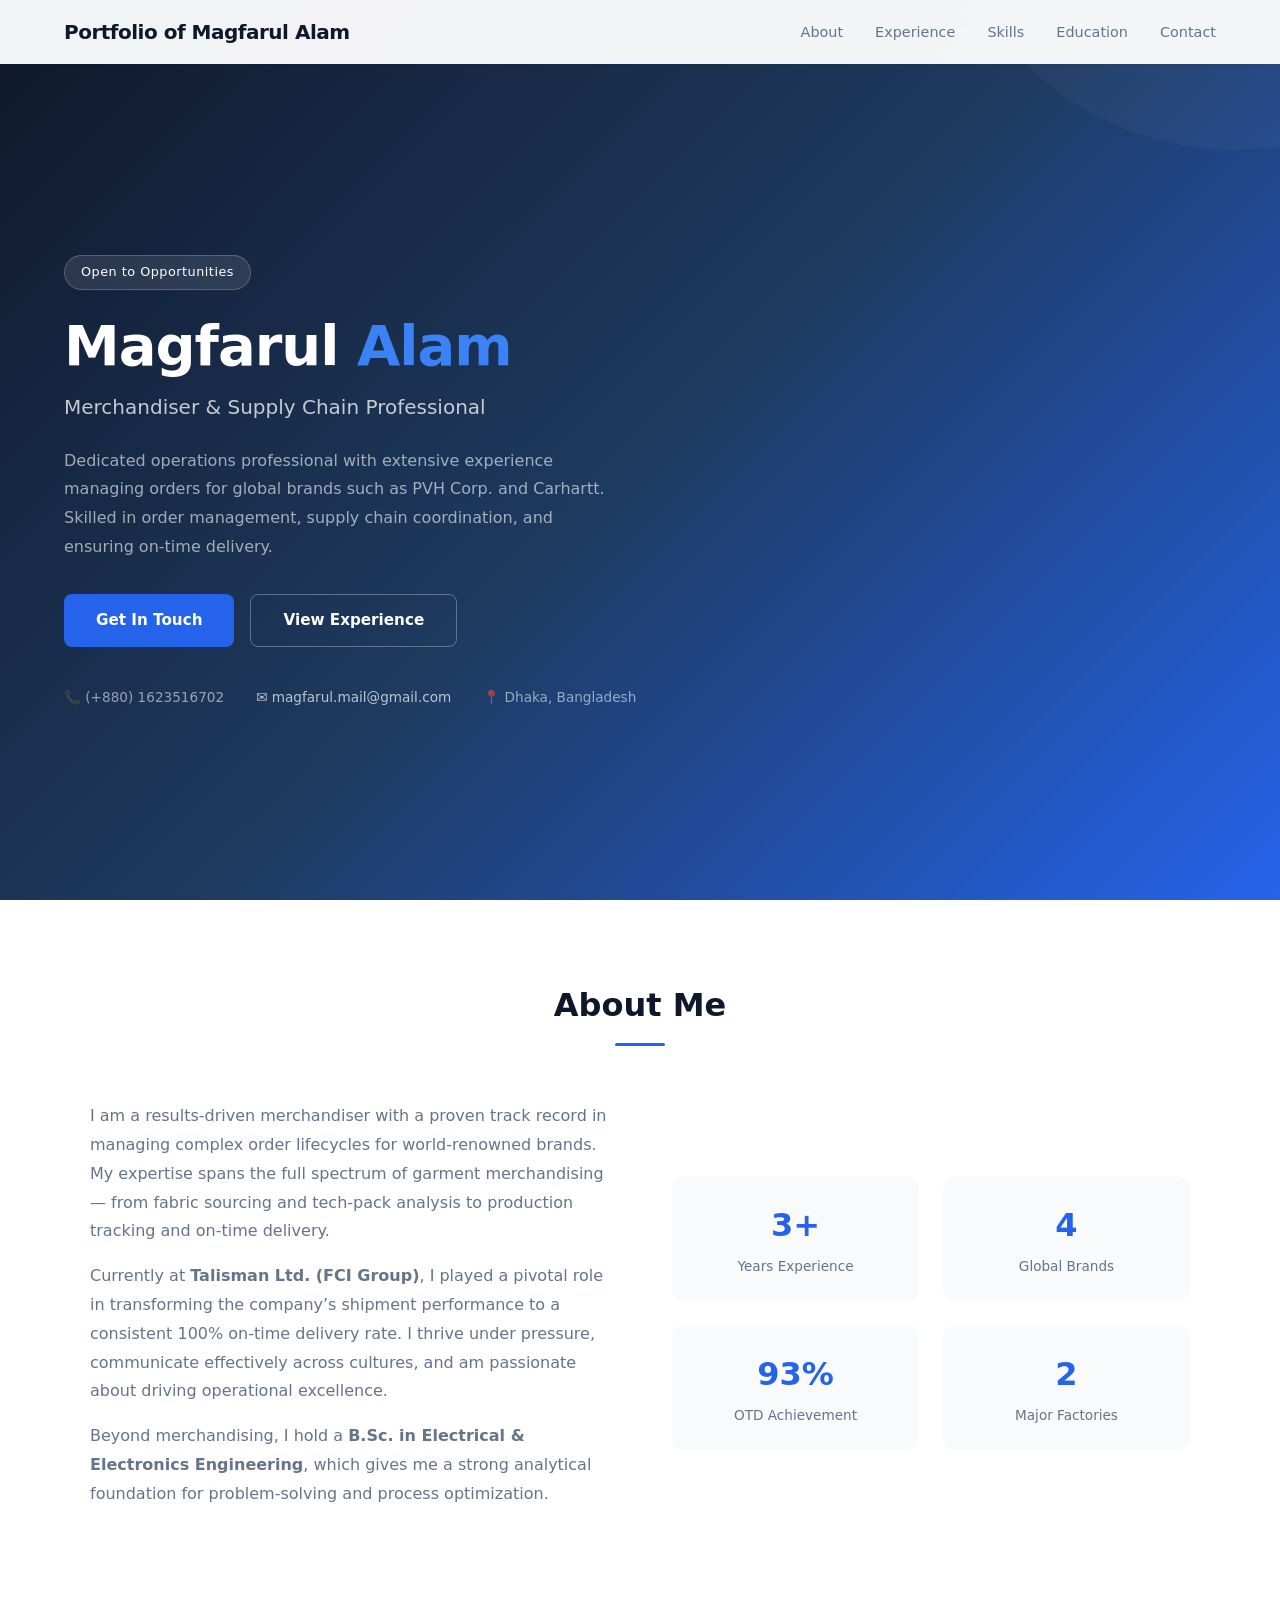
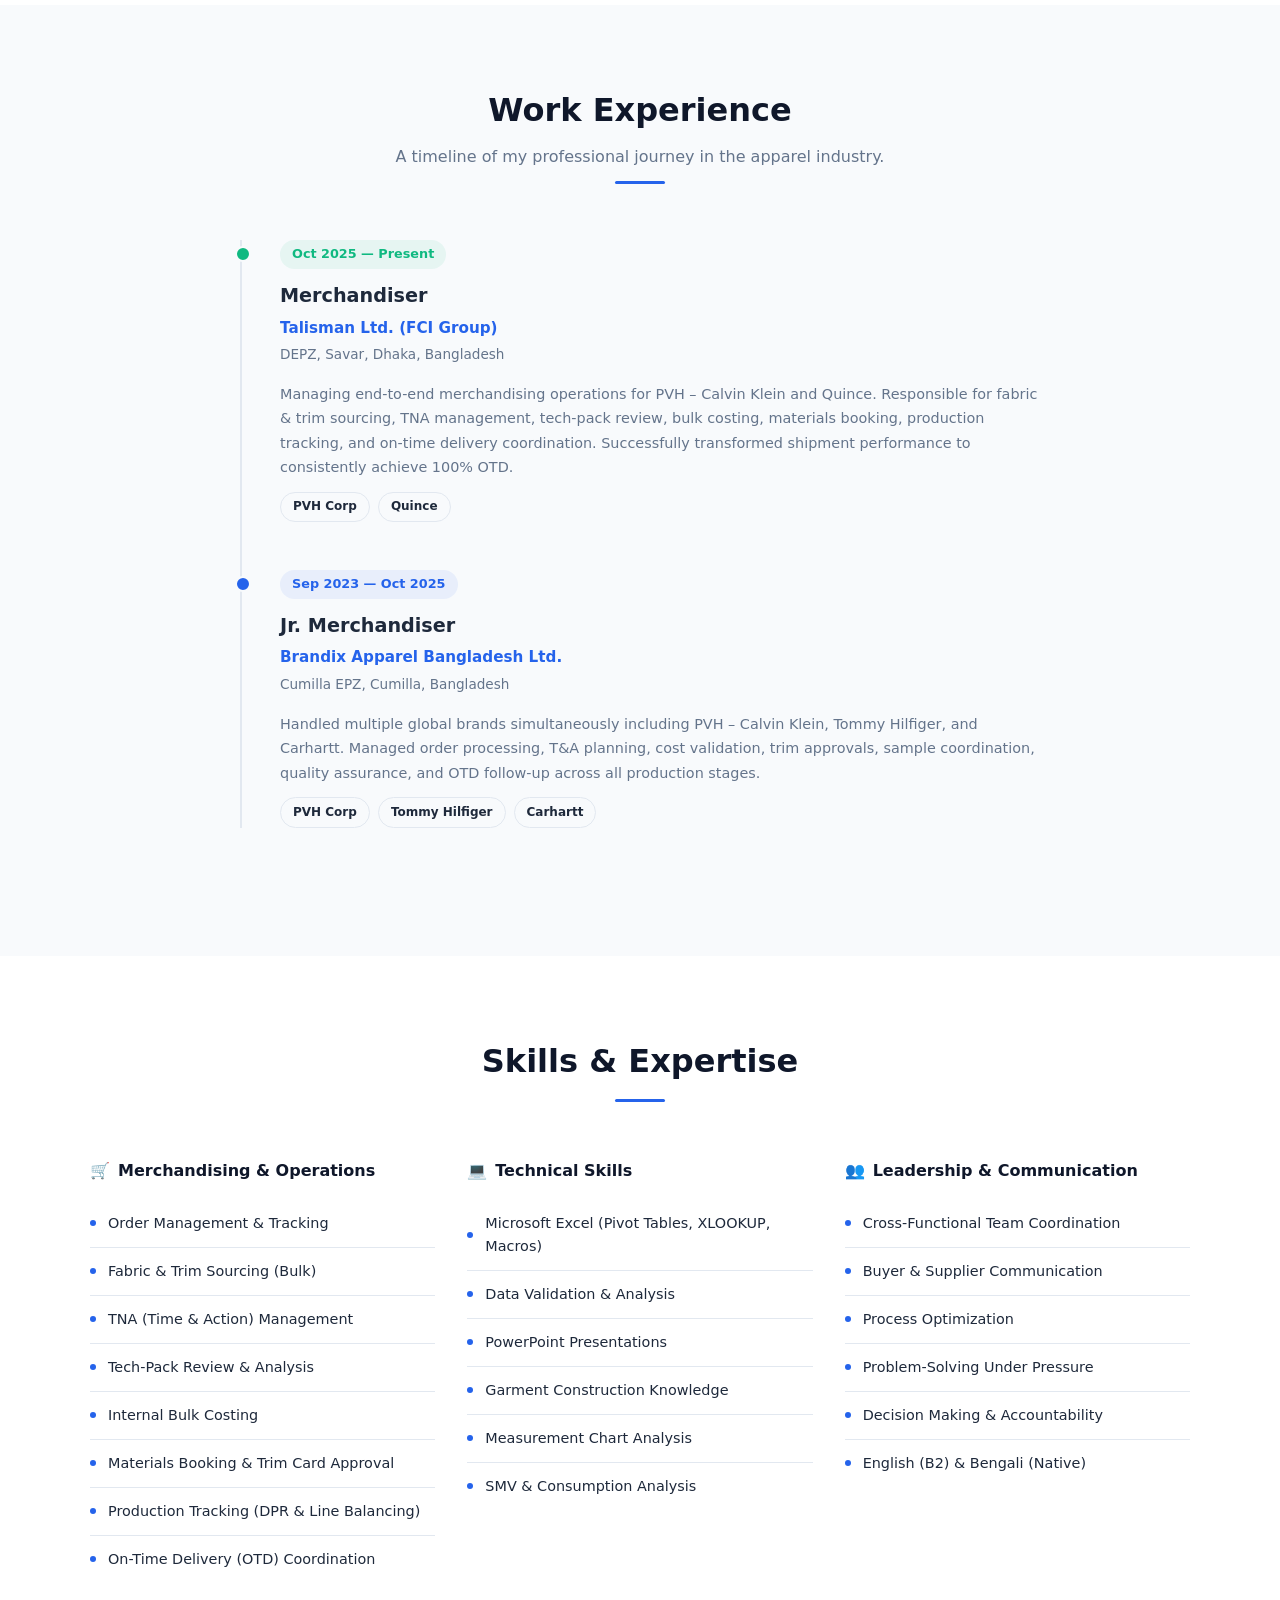
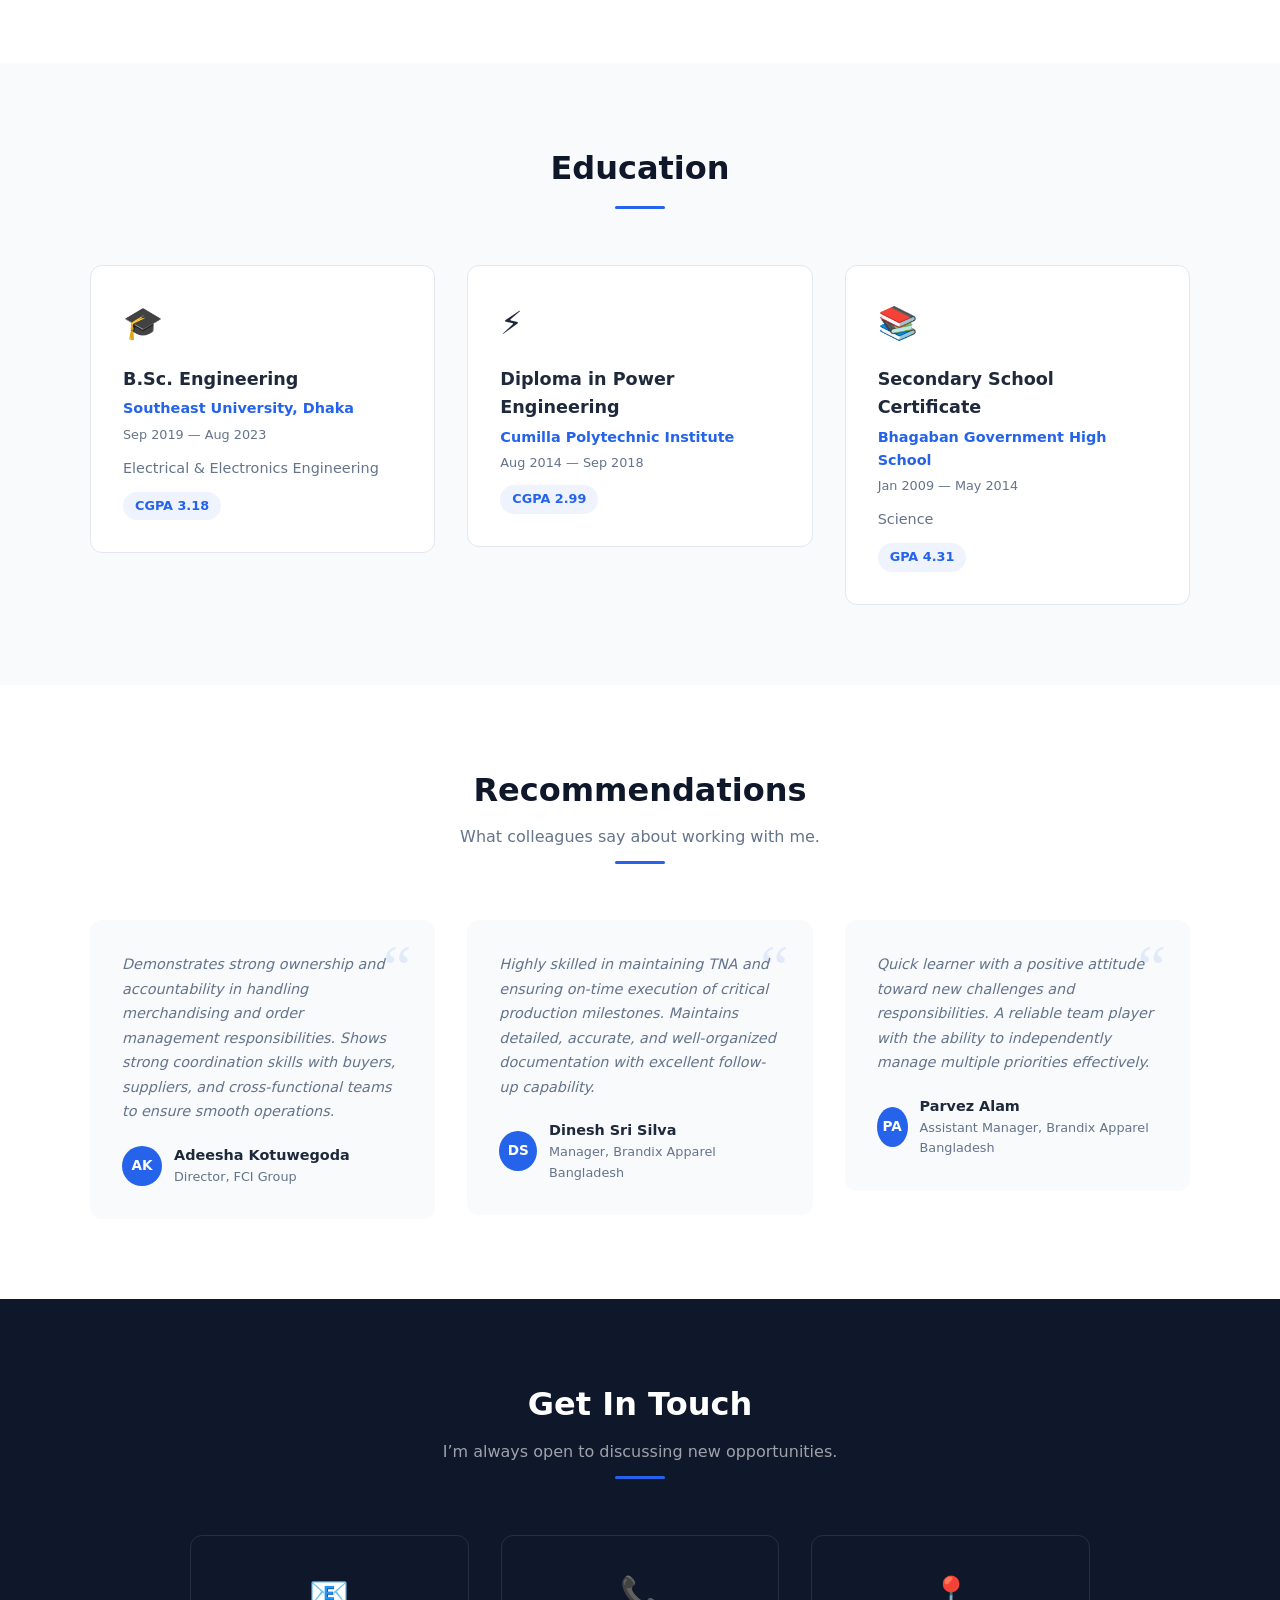
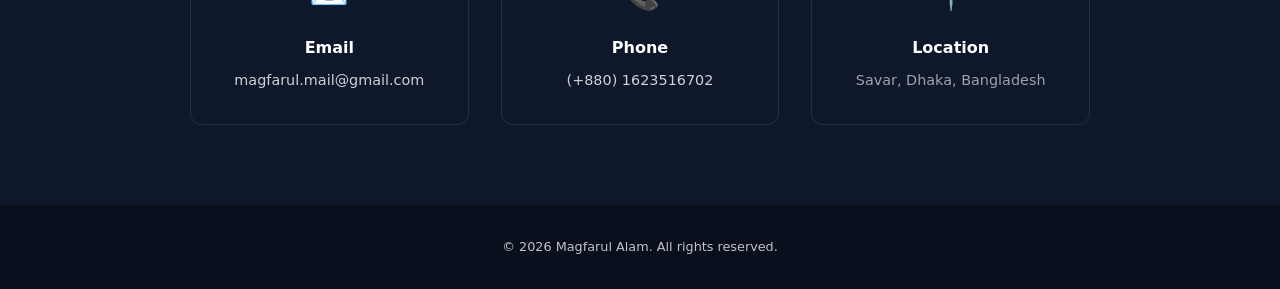
==== commit 16ad8b5d: "Deploy 6f13bc8718431d03b713551d7398c8d8794ada7d" ====
--- a/index.html
+++ b/index.html
@@ -1 +1 @@
-<!DOCTYPE html><html lang="en"><head><meta charSet="utf-8"/><meta name="viewport" content="width=device-width, initial-scale=1"/><link rel="stylesheet" href="/_next/static/chunks/17c5vz2hgf1za.css" data-precedence="next"/><link rel="preload" as="script" fetchPriority="low" href="/_next/static/chunks/3l04zcqx63h3y.js"/><script src="/_next/static/chunks/2m912stn0vfa6.js" async=""></script><script src="/_next/static/chunks/1mh6a-0e61pyc.js" async=""></script><script src="/_next/static/chunks/turbopack-0lalso72z2cic.js" async=""></script><script src="/_next/static/chunks/2-p3iyanco-a4.js" async=""></script><script src="/_next/static/chunks/2b5a0k-bgurxd.js" async=""></script><title>Magfarul Alam — Merchandiser &amp; Supply Chain Professional | Portfolio</title><meta name="description" content="Portfolio of Magfarul Alam, a Merchandiser and Supply Chain Professional based in Dhaka, Bangladesh, managing orders for global brands such as PVH Corp., Quince, and Carhartt with a 100% on-time delivery record."/><meta name="author" content="Magfarul Alam"/><meta name="keywords" content="Magfarul Alam, Merchandiser, Supply Chain, Apparel, Garment, PVH, Calvin Klein, Carhartt, Dhaka, Bangladesh, Portfolio"/><meta name="robots" content="index, follow"/><meta name="google-site-verification" content="y4-k1LCD3ntrC7n5FQMbT889iBROhArO6gyXGXMWMNg"/><link rel="canonical" href="https://magfarul.github.io/"/><meta property="og:title" content="Magfarul Alam — Merchandiser &amp; Supply Chain Professional"/><meta property="og:description" content="Results-driven merchandiser managing orders for global brands with 100% on-time delivery achievement."/><meta property="og:url" content="https://magfarul.github.io/"/><meta property="og:type" content="website"/><meta name="twitter:card" content="summary"/><meta name="twitter:title" content="Magfarul Alam — Merchandiser &amp; Supply Chain Professional"/><meta name="twitter:description" content="Results-driven merchandiser managing orders for global brands with 100% on-time delivery achievement."/><link rel="icon" href="/icon.svg?icon.28j9p45wyeueg.svg" sizes="any" type="image/svg+xml"/><script src="/_next/static/chunks/0cz1d0mv5g_q7.js" noModule=""></script></head><body><div hidden=""><!--$--><!--/$--></div><nav class="navbar "><a class="logo" href="#">Portfolio of Magfarul Alam</a><button class="nav-toggle " aria-label="Toggle navigation" aria-expanded="false"><span class="bar"></span><span class="bar"></span><span class="bar"></span></button><div class="nav-overlay "></div><ul class="nav-menu "><li><a href="#about" class="">About</a></li><li><a href="#experience" class="">Experience</a></li><li><a href="#skills" class="">Skills</a></li><li><a href="#education" class="">Education</a></li><li><a href="#contact" class="">Contact</a></li></ul></nav><main><section class="hero"><div class="hero-inner"><div class="hero-content"><div class="hero-badge">Open to Opportunities</div><h1>Magfarul <span>Alam</span></h1><p class="subtitle">Merchandiser &amp; Supply Chain Professional</p><p class="bio">Dedicated operations professional with extensive experience managing orders for global brands such as PVH Corp. and Carhartt. Skilled in order management, supply chain coordination, and ensuring on-time delivery.</p><div class="hero-btns"><a href="#contact" class="btn btn-primary">Get In Touch</a><a href="#experience" class="btn btn-outline">View Experience</a></div><div class="hero-contact"><span>📞 (+880) 1623516702</span><a href="mailto:magfarul.mail@gmail.com">✉ magfarul.mail@gmail.com</a><span>📍 Dhaka, Bangladesh</span></div></div></div></section><section class="about container" id="about"><div class="section-header"><h2>About Me</h2><div class="underline"></div></div><div class="about-grid"><div class="fade-in-left  "><div class="about-text"><p>I am a results-driven merchandiser with a proven track record in managing complex order lifecycles for world-renowned brands. My expertise spans the full spectrum of garment merchandising — from fabric sourcing and tech-pack analysis to production tracking and on-time delivery.</p><p>Currently at <strong>Talisman Ltd. (FCI Group)</strong>, I played a pivotal role in transforming the company’s shipment performance to a consistent 100% on-time delivery rate. I thrive under pressure, communicate effectively across cultures, and am passionate about driving operational excellence.</p><p>Beyond merchandising, I hold a <strong>B.Sc. in Electrical &amp; Electronics Engineering</strong>, which gives me a strong analytical foundation for problem-solving and process optimization.</p></div></div><div class="fade-in-right  "><div class="about-stats"><div class="stat-card"><div class="number">0<!-- -->+</div><div class="label">Years Experience</div></div><div class="stat-card"><div class="number">0</div><div class="label">Global Brands</div></div><div class="stat-card"><div class="number">0<!-- -->%</div><div class="label">OTD Achievement</div></div><div class="stat-card"><div class="number">0</div><div class="label">Major Factories</div></div></div></div></div></section><section class="experience container" id="experience"><div class="section-header"><h2>Work Experience</h2><p>A timeline of my professional journey in the apparel industry.</p><div class="underline"></div></div><div class="timeline"><div class="fade-in  "><div class="timeline-item current"><div class="timeline-date">Oct 2025 — Present</div><h3>Merchandiser</h3><div class="company">Talisman Ltd. (FCI Group)</div><div class="location">DEPZ, Savar, Dhaka, Bangladesh</div><p>Managing end-to-end merchandising operations for PVH – Calvin Klein and Quince. Responsible for fabric &amp; trim sourcing, TNA management, tech-pack review, bulk costing, materials booking, production tracking, and on-time delivery coordination. Successfully transformed shipment performance to consistently achieve 100% OTD.</p><div class="brand-tags"><span class="brand-tag">PVH Corp</span><span class="brand-tag">Quince</span></div></div></div><div class="fade-in  "><div class="timeline-item "><div class="timeline-date">Sep 2023 — Oct 2025</div><h3>Jr. Merchandiser</h3><div class="company">Brandix Apparel Bangladesh Ltd.</div><div class="location">Cumilla EPZ, Cumilla, Bangladesh</div><p>Handled multiple global brands simultaneously including PVH – Calvin Klein, Tommy Hilfiger, and Carhartt. Managed order processing, T&amp;A planning, cost validation, trim approvals, sample coordination, quality assurance, and OTD follow-up across all production stages.</p><div class="brand-tags"><span class="brand-tag">PVH Corp</span><span class="brand-tag">Tommy Hilfiger</span><span class="brand-tag">Carhartt</span></div></div></div></div></section><section class="skills container" id="skills"><div class="section-header"><h2>Skills &amp; Expertise</h2><div class="underline"></div></div><div class="skills-grid"><div class="fade-in  "><div class="skill-category"><h3><span>&#128722;</span><span>Merchandising &amp; Operations</span></h3><ul class="skill-list"><li><span class="skill-dot"></span><span>Order Management &amp; Tracking</span></li><li><span class="skill-dot"></span><span>Fabric &amp; Trim Sourcing (Bulk)</span></li><li><span class="skill-dot"></span><span>TNA (Time &amp; Action) Management</span></li><li><span class="skill-dot"></span><span>Tech-Pack Review &amp; Analysis</span></li><li><span class="skill-dot"></span><span>Internal Bulk Costing</span></li><li><span class="skill-dot"></span><span>Materials Booking &amp; Trim Card Approval</span></li><li><span class="skill-dot"></span><span>Production Tracking (DPR &amp; Line Balancing)</span></li><li><span class="skill-dot"></span><span>On-Time Delivery (OTD) Coordination</span></li></ul></div></div><div class="fade-in  "><div class="skill-category"><h3><span>&#128187;</span><span>Technical Skills</span></h3><ul class="skill-list"><li><span class="skill-dot"></span><span>Microsoft Excel (Pivot Tables, XLOOKUP, Macros)</span></li><li><span class="skill-dot"></span><span>Data Validation &amp; Analysis</span></li><li><span class="skill-dot"></span><span>PowerPoint Presentations</span></li><li><span class="skill-dot"></span><span>Garment Construction Knowledge</span></li><li><span class="skill-dot"></span><span>Measurement Chart Analysis</span></li><li><span class="skill-dot"></span><span>SMV &amp; Consumption Analysis</span></li></ul></div></div><div class="fade-in  "><div class="skill-category"><h3><span>&#128101;</span><span>Leadership &amp; Communication</span></h3><ul class="skill-list"><li><span class="skill-dot"></span><span>Cross-Functional Team Coordination</span></li><li><span class="skill-dot"></span><span>Buyer &amp; Supplier Communication</span></li><li><span class="skill-dot"></span><span>Process Optimization</span></li><li><span class="skill-dot"></span><span>Problem-Solving Under Pressure</span></li><li><span class="skill-dot"></span><span>Decision Making &amp; Accountability</span></li><li><span class="skill-dot"></span><span>English (B2) &amp; Bengali (Native)</span></li></ul></div></div></div></section><section class="education container" id="education"><div class="section-header"><h2>Education</h2><div class="underline"></div></div><div class="edu-grid"><div class="fade-in  "><div class="edu-card"><div class="edu-icon">&#127891;</div><h3>B.Sc. Engineering</h3><div class="school">Southeast University, Dhaka</div><div class="edu-date">Sep 2019 — Aug 2023</div><p style="color:var(--muted);font-size:0.9rem;margin-bottom:0.75rem">Electrical &amp; Electronics Engineering</p><span class="grade">CGPA 3.18</span></div></div><div class="fade-in  "><div class="edu-card"><div class="edu-icon">&#9889;</div><h3>Diploma in Power Engineering</h3><div class="school">Cumilla Polytechnic Institute</div><div class="edu-date">Aug 2014 — Sep 2018</div><span class="grade">CGPA 2.99</span></div></div><div class="fade-in  "><div class="edu-card"><div class="edu-icon">&#128218;</div><h3>Secondary School Certificate</h3><div class="school">Bhagaban Government High School</div><div class="edu-date">Jan 2009 — May 2014</div><p style="color:var(--muted);font-size:0.9rem;margin-bottom:0.75rem">Science</p><span class="grade">GPA 4.31</span></div></div></div></section><section class="recommendations container" id="recommendations"><div class="section-header"><h2>Recommendations</h2><p>What colleagues say about working with me.</p><div class="underline"></div></div><div class="rec-grid"><div class="fade-in  "><div class="rec-card"><p>Demonstrates strong ownership and accountability in handling merchandising and order management responsibilities. Shows strong coordination skills with buyers, suppliers, and cross-functional teams to ensure smooth operations.</p><div class="rec-author"><div class="rec-avatar">AK</div><div><div class="rec-name">Adeesha Kotuwegoda</div><div class="rec-role">Director, FCI Group</div></div></div></div></div><div class="fade-in  "><div class="rec-card"><p>Highly skilled in maintaining TNA and ensuring on-time execution of critical production milestones. Maintains detailed, accurate, and well-organized documentation with excellent follow-up capability.</p><div class="rec-author"><div class="rec-avatar">DS</div><div><div class="rec-name">Dinesh Sri Silva</div><div class="rec-role">Manager, Brandix Apparel Bangladesh</div></div></div></div></div><div class="fade-in  "><div class="rec-card"><p>Quick learner with a positive attitude toward new challenges and responsibilities. A reliable team player with the ability to independently manage multiple priorities effectively.</p><div class="rec-author"><div class="rec-avatar">PA</div><div><div class="rec-name">Parvez Alam</div><div class="rec-role">Assistant Manager, Brandix Apparel Bangladesh</div></div></div></div></div></div></section><section class="contact container" id="contact"><div class="section-header"><h2>Get In Touch</h2><p>I’m always open to discussing new opportunities.</p><div class="underline"></div></div><div class="contact-grid"><div class="fade-in  "><div class="contact-item"><div class="icon">&#128231;</div><h4>Email</h4><p><a href="mailto:magfarul.mail@gmail.com">magfarul.mail@gmail.com</a></p></div></div><div class="fade-in  "><div class="contact-item"><div class="icon">&#128222;</div><h4>Phone</h4><p><a href="tel:+8801623516702">(+880) 1623516702</a></p></div></div><div class="fade-in  "><div class="contact-item"><div class="icon">&#128205;</div><h4>Location</h4><p>Savar, Dhaka, Bangladesh</p></div></div></div></section><!--$--><!--/$--></main><footer class="footer">© 2026 Magfarul Alam. All rights reserved.</footer><button class="back-to-top " aria-label="Back to top">↑</button><script src="/_next/static/chunks/3l04zcqx63h3y.js" id="_R_" async=""></script><script>(self.__next_f=self.__next_f||[]).push([0])</script><script>self.__next_f.push([1,"1:\"$Sreact.fragment\"\n2:I[62319,[\"/_next/static/chunks/2-p3iyanco-a4.js\"],\"default\"]\n3:I[39756,[\"/_next/static/chunks/2-p3iyanco-a4.js\"],\"default\"]\n4:I[37457,[\"/_next/static/chunks/2-p3iyanco-a4.js\"],\"default\"]\n5:I[71691,[\"/_next/static/chunks/2-p3iyanco-a4.js\"],\"default\"]\n6:I[44223,[\"/_next/static/chunks/2-p3iyanco-a4.js\",\"/_next/static/chunks/2b5a0k-bgurxd.js\"],\"default\"]\n10:I[68027,[\"/_next/static/chunks/2-p3iyanco-a4.js\"],\"default\",1]\n:HL[\"/_next/static/chunks/17c5vz2hgf1za.css\",\"style\"]\n0:{\"P\":null,\"c\":[\"\",\"\"],\"q\":\"\",\"i\":false,\"f\":[[[\"\",{\"children\":[\"__PAGE__\",{},\"$undefined\",\"$undefined\",4608]},\"$undefined\",\"$undefined\",4624],[[\"$\",\"$1\",\"c\",{\"children\":[[[\"$\",\"link\",\"0\",{\"rel\":\"stylesheet\",\"href\":\"/_next/static/chunks/17c5vz2hgf1za.css\",\"precedence\":\"next\",\"crossOrigin\":\"$undefined\",\"nonce\":\"$undefined\"}],[\"$\",\"script\",\"script-0\",{\"src\":\"/_next/static/chunks/2-p3iyanco-a4.js\",\"async\":true,\"nonce\":\"$undefined\"}]],[\"$\",\"html\",null,{\"lang\":\"en\",\"children\":[\"$\",\"body\",null,{\"children\":[[\"$\",\"$L2\",null,{}],[\"$\",\"main\",null,{\"children\":[\"$\",\"$L3\",null,{\"parallelRouterKey\":\"children\",\"error\":\"$undefined\",\"errorStyles\":\"$undefined\",\"errorScripts\":\"$undefined\",\"template\":[\"$\",\"$L4\",null,{}],\"templateStyles\":\"$undefined\",\"templateScripts\":\"$undefined\",\"notFound\":[[[\"$\",\"title\",null,{\"children\":\"404: This page could not be found.\"}],[\"$\",\"div\",null,{\"style\":{\"fontFamily\":\"system-ui,\\\"Segoe UI\\\",Roboto,Helvetica,Arial,sans-serif,\\\"Apple Color Emoji\\\",\\\"Segoe UI Emoji\\\"\",\"height\":\"100vh\",\"textAlign\":\"center\",\"display\":\"flex\",\"flexDirection\":\"column\",\"alignItems\":\"center\",\"justifyContent\":\"center\"},\"children\":[\"$\",\"div\",null,{\"children\":[[\"$\",\"style\",null,{\"dangerouslySetInnerHTML\":{\"__html\":\"body{color:#000;background:#fff;margin:0}.next-error-h1{border-right:1px solid rgba(0,0,0,.3)}@media (prefers-color-scheme:dark){body{color:#fff;background:#000}.next-error-h1{border-right:1px solid rgba(255,255,255,.3)}}\"}}],[\"$\",\"h1\",null,{\"className\":\"next-error-h1\",\"style\":{\"display\":\"inline-block\",\"margin\":\"0 20px 0 0\",\"padding\":\"0 23px 0 0\",\"fontSize\":24,\"fontWeight\":500,\"verticalAlign\":\"top\",\"lineHeight\":\"49px\"},\"children\":404}],[\"$\",\"div\",null,{\"style\":{\"display\":\"inline-block\"},\"children\":[\"$\",\"h2\",null,{\"style\":{\"fontSize\":14,\"fontWeight\":400,\"lineHeight\":\"49px\",\"margin\":0},\"children\":\"This page could not be found.\"}]}]]}]}]],[]],\"forbidden\":\"$undefined\",\"unauthorized\":\"$undefined\"}]}],[\"$\",\"footer\",null,{\"className\":\"footer\",\"children\":\"© 2026 Magfarul Alam. All rights reserved.\"}],[\"$\",\"$L5\",null,{}]]}]}]]}],{\"children\":[[\"$\",\"$1\",\"c\",{\"children\":[[[\"$\",\"section\",null,{\"className\":\"hero\",\"children\":[\"$\",\"div\",null,{\"className\":\"hero-inner\",\"children\":[\"$\",\"div\",null,{\"className\":\"hero-content\",\"children\":[[\"$\",\"div\",null,{\"className\":\"hero-badge\",\"children\":\"Open to Opportunities\"}],[\"$\",\"h1\",null,{\"children\":[\"Magfarul \",[\"$\",\"span\",null,{\"children\":\"Alam\"}]]}],[\"$\",\"p\",null,{\"className\":\"subtitle\",\"children\":\"Merchandiser \u0026 Supply Chain Professional\"}],[\"$\",\"p\",null,{\"className\":\"bio\",\"children\":\"Dedicated operations professional with extensive experience managing orders for global brands such as PVH Corp. and Carhartt. Skilled in order management, supply chain coordination, and ensuring on-time delivery.\"}],[\"$\",\"div\",null,{\"className\":\"hero-btns\",\"children\":[[\"$\",\"a\",null,{\"href\":\"#contact\",\"className\":\"btn btn-primary\",\"children\":\"Get In Touch\"}],[\"$\",\"a\",null,{\"href\":\"#experience\",\"className\":\"btn btn-outline\",\"children\":\"View Experience\"}]]}],[\"$\",\"div\",null,{\"className\":\"hero-contact\",\"children\":[[\"$\",\"span\",null,{\"children\":\"📞 (+880) 1623516702\"}],[\"$\",\"a\",null,{\"href\":\"mailto:magfarul.mail@gmail.com\",\"children\":\"✉ magfarul.mail@gmail.com\"}],[\"$\",\"span\",null,{\"children\":\"📍 Dhaka, Bangladesh\"}]]}]]}]}]}],[\"$\",\"section\",null,{\"className\":\"about container\",\"id\":\"about\",\"children\":[[\"$\",\"div\",null,{\"className\":\"section-header\",\"children\":[[\"$\",\"h2\",null,{\"children\":\"About Me\"}],[\"$\",\"div\",null,{\"className\":\"underline\"}]]}],[\"$\",\"div\",null,{\"className\":\"about-grid\",\"children\":[[\"$\",\"$L6\",null,{\"direction\":\"left\",\"children\":[\"$\",\"div\",null,{\"className\":\"about-text\",\"children\":[[\"$\",\"p\",null,{\"children\":\"I am a results-driven merchandiser with a proven track record in managing complex order lifecycles for world-renowned brands. My expertise spans the full spectrum of garment merchandising — from fabric sourcing and tech-pack analysis to production tracking and on-time delivery.\"}],[\"$\",\"p\",null,{\"children\":[\"Currently at \",[\"$\",\"strong\",null,{\"children\":\"Talisman Ltd. (FCI Group)\"}],\", I played a pivotal role in transforming the company’s shipment performance to a consistent 100% on-time delivery rate. I thrive under pressure, communicate effectively across cultures, and am passionate about driving operational excellence.\"]}],[\"$\",\"p\",null,{\"children\":[\"Beyond merchandising, I hold a \",[\"$\",\"strong\",null,{\"children\":\"B.Sc. in Electrical \u0026 Electronics Engineering\"}],\", which gives me a strong analytical foundation for problem-solving and process optimization.\"]}]]}]}],\"$L7\"]}]]}],\"$L8\",\"$L9\",\"$La\",\"$Lb\",\"$Lc\"],[\"$Ld\"],\"$Le\"]}],{},null,false,null]},null,false,null],\"$Lf\",false]],\"m\":\"$undefined\",\"G\":[\"$10\",[\"$L11\"]],\"S\":true,\"h\":null,\"r\":\"$undefined\",\"s\":\"$undefined\",\"a\":\"$undefined\",\"l\":\"$undefined\",\"p\":\"$undefined\",\"d\":\"$undefined\",\"b\":\"vkq4WsrFLzt800GMwdp5C\"}\n12:I[80147,[\"/_next/static/chunks/2-p3iyanco-a4.js\",\"/_next/static/chunks/2b5a0k-bgurxd.js\"],\"default\"]\n17:I[97367,[\"/_next/static/chunks/2-p3iyanco-a4.js\"],\"OutletBoundary\"]\n18:\"$Sreact.suspense\"\n1a:I[97367,[\"/_next/static/chunks/2-p3iyanco-a4.js\"],\"ViewportBoundary\"]\n1c:I[97367,[\"/_next/static/chunks/2-p3iyanco-a4.js\"],\"MetadataBoundary\"]\n7:[\"$\",\"$L6\",null,{\"direction\":\"right\",\"children\":[\"$\",\"div\",null,{\"className\":\"about-stats\",\"children\":[[\"$\",\"div\",\"Years Experience\",{\"className\":\"stat-card\",\"children\":[[\"$\",\"$L12\",null,{\"target\":3,\"suffix\":\"+\"}],[\"$\",\"div\",null,{\"className\":\"label\",\"children\":\"Years Experience\"}]]}],[\"$\",\"div\",\"Global Brands\",{\"className\":\"stat-card\",\"children\":[[\"$\",\"$L12\",null,{\"target\":4,\"suffix\":\"\"}],[\"$\",\"div\",null,{\"className\":\"label\",\"children\":\"Global Brands\"}]]}],[\"$\",\"div\",\"OTD Achievement\",{\"className\":\"stat-card\",\"children\":[[\"$\",\"$L12\",null,{\"target\":100,\"suffix\":\"%\"}],[\"$\",\"div\",null,{\"className\":\"label\",\"children\":\"OTD Achievement\"}]]}],[\"$\",\"div\",\"Major Factories\",{\"className\":\"stat-card\",\"children\":[[\"$\",\"$L12\",null,{\"target\":2,\"suffix\":\"\"}],[\"$\",\"div\",null,{\"className\":\"label\",\"children\":\"Major Factories\"}]]}]]}]}]\n8:[\"$\",\"section\",null,{\"className\":\"experience container\",\"id\":\"experience\",\"children\":[[\"$\",\"div\",null,{\"className\":\"section-header\",\"children\":[[\"$\",\"h2\",null,{\"children\":\"Work Experience\"}],[\"$\",\"p\",null,{\"children\":\"A timeline of my professional journey in the apparel industry.\"}],[\"$\",\"div\",null,{\"className\":\"underline\"}]]}],[\"$\",\"div\",null,{\"className\":\"timeline\",\"children\":[[\"$\",\"$L6\",\"Talisman Ltd. (FCI Group)\",{\"children\":[\"$\",\"div\",null,{\"className\":\"timeline-item current\",\"children\":[[\"$\",\"div\",null,{\"className\":\"timeline-date\",\"children\":\"Oct 2025 — Present\"}],[\"$\",\"h3\",null,{\"children\":\"Merchandiser\"}],[\"$\",\"div\",null,{\"className\":\"company\",\"children\":\"Talisman Ltd. (FCI Group)\"}],[\"$\",\"div\",null,{\"className\":\"location\",\"children\":\"DEPZ, Savar, Dhaka, Bangladesh\"}],[\"$\",\"p\",null,{\"children\":\"Managing end-to-end merchandising operations for PVH – Calvin Klein and Quince. Responsible for fabric \u0026 trim sourcing, TNA management, tech-pack review, bulk costing, materials booking, production tracking, and on-time delivery coordination. Successfully transformed shipment performance to consistently achieve 100% OTD.\"}],[\"$\",\"div\",null,{\"className\":\"brand-tags\",\"children\":[[\"$\",\"span\",\"PVH Corp\",{\"className\":\"brand-tag\",\"children\":\"PVH Corp\"}],[\"$\",\"span\",\"Quince\",{\"className\":\"brand-tag\",\"children\":\"Quince\"}]]}]]}]}],[\"$\",\"$L6\",\"Brandix Apparel Bangladesh Ltd.\",{\"children\":[\"$\",\"div\",null,{\"className\":\"timeline-item \",\"children\":[[\"$\",\"div\",null,{\"className\":\"timeline-date\",\"children\":\"Sep 2023 — Oct 2025\"}],[\"$\",\"h3\",null,{\"children\":\"Jr. Merchandiser\"}],[\"$\",\"div\",null,{\"className\":\"company\",\"children\":\"Brandix Apparel Bangladesh Ltd.\"}],[\"$\",\"div\",null,{\"className\":\"location\",\"children\":\"Cumilla EPZ, Cumilla, Bangladesh\"}],[\"$\",\"p\",null,{\"children\":\"Handled multiple global brands simultaneously including PVH – Calvin Klein, Tommy Hilfiger, and Carhartt. Managed order processing, T\u0026A planning, cost validation, trim approvals, sample coordination, quality assurance, and OTD follow-up across all production stages.\"}],[\"$\",\"div\",null,{\"className\":\"brand-tags\",\"children\":[[\"$\",\"span\",\"PVH Corp\",{\"className\":\"brand-tag\",\"children\":\"PVH Corp\"}],[\"$\",\"span\",\"Tommy Hilfiger\",{\"className\":\"brand-tag\",\"children\":\"Tommy Hilfiger\"}],[\"$\",\"span\",\"Carhartt\",{\"className\":\"brand-tag\",\"children\":\"Carhartt\"}]]}]]}]}]]}]]}]\n9:[\"$\",\"section\",null,{\"className\":\"skills container\",\"id\":\"skills\",\"children\":[[\"$\",\"div\",null,{\"className\":\"section-header\",\"children\":[[\"$\",\"h2\",null,{\"children\":\"Skills \u0026 Expertise\"}],[\"$\",\"div\",null,{\"className\":\"underline\"}]]}],[\"$\",\"div\",null,{\"className\":\"skills-grid\",\"children\":[[\"$\",\"$L6\",\"Merchandising \u0026amp; Operations\",{\"children\":[\"$\",\"div\",null,{\"className\":\"skill-category\",\"children\":[[\"$\",\"h3\",null,{\"children\":[[\"$\",\"span\",null,{\"dangerouslySetInnerHTML\":{\"__html\":\"\u0026#128722;\"}}],[\"$\",\"span\",null,{\"dangerouslySetInnerHTML\":{\"__html\":\"Merchandising \u0026amp; Operations\"}}]]}],[\"$\",\"ul\",null,{\"className\":\"skill-list\",\"children\":[[\"$\",\"li\",\"Order Management \u0026amp; Tracking\",{\"children\":[[\"$\",\"span\",null,{\"className\":\"skill-dot\"}],[\"$\",\"span\",null,{\"dangerouslySetInnerHTML\":{\"__html\":\"Order Management \u0026amp; Tracking\"}}]]}],[\"$\",\"li\",\"Fabric \u0026amp; Trim Sourcing (Bulk)\",{\"children\":[[\"$\",\"span\",null,{\"className\":\"skill-dot\"}],[\"$\",\"span\",null,{\"dangerouslySetInnerHTML\":{\"__html\":\"Fabric \u0026amp; Trim Sourcing (Bulk)\"}}]]}],[\"$\",\"li\",\"TNA (Time \u0026amp; Action) Management\",{\"children\":[[\"$\",\"span\",null,{\"className\":\"skill-dot\"}],[\"$\",\"span\",null,{\"dangerouslySetInnerHTML\":{\"__html\":\"TNA (Time \u0026amp; Action) Management\"}}]]}],[\"$\",\"li\",\"Tech-Pack Review \u0026amp; Analysis\",{\"children\":[[\"$\",\"span\",null,{\"className\":\"skill-dot\"}],[\"$\",\"span\",null,{\"dangerouslySetInnerHTML\":{\"__html\":\"Tech-Pack Review \u0026amp; Analysis\"}}]]}],[\"$\",\"li\",\"Internal Bulk Costing\",{\"children\":[[\"$\",\"span\",null,{\"className\":\"skill-dot\"}],[\"$\",\"span\",null,{\"dangerouslySetInnerHTML\":{\"__html\":\"Internal Bulk Costing\"}}]]}],[\"$\",\"li\",\"Materials Booking \u0026amp; Trim Card Approval\",{\"children\":[[\"$\",\"span\",null,{\"className\":\"skill-dot\"}],[\"$\",\"span\",null,{\"dangerouslySetInnerHTML\":{\"__html\":\"Materials Booking \u0026amp; Trim Card Approval\"}}]]}],[\"$\",\"li\",\"Production Tracking (DPR \u0026amp; Line Balancing)\",{\"children\":[[\"$\",\"span\",null,{\"className\":\"skill-dot\"}],[\"$\",\"span\",null,{\"dangerouslySetInnerHTML\":{\"__html\":\"Production Tracking (DPR \u0026amp; Line Balancing)\"}}]]}],[\"$\",\"li\",\"On-Time Delivery (OTD) Coordination\",{\"children\":[[\"$\",\"span\",null,{\"className\":\"skill-dot\"}],[\"$\",\"span\",null,{\"dangerouslySetInnerHTML\":{\"__html\":\"On-Time Delivery (OTD) Coordination\"}}]]}]]}]]}]}],[\"$\",\"$L6\",\"Technical Skills\",{\"children\":[\"$\",\"div\",null,{\"className\":\"skill-category\",\"children\":[[\"$\",\"h3\",null,{\"children\":[[\"$\",\"span\",null,{\"dangerouslySetInnerHTML\":{\"__html\":\"\u0026#128187;\"}}],[\"$\",\"span\",null,{\"dangerouslySetInnerHTML\":{\"__html\":\"Technical Skills\"}}]]}],[\"$\",\"ul\",null,{\"className\":\"skill-list\",\"children\":[[\"$\",\"li\",\"Microsoft Excel (Pivot Tables, XLOOKUP, Macros)\",{\"children\":[[\"$\",\"span\",null,{\"className\":\"skill-dot\"}],[\"$\",\"span\",null,{\"dangerouslySetInnerHTML\":{\"__html\":\"Microsoft Excel (Pivot Tables, XLOOKUP, Macros)\"}}]]}],[\"$\",\"li\",\"Data Validation \u0026amp; Analysis\",{\"children\":[[\"$\",\"span\",null,{\"className\":\"skill-dot\"}],[\"$\",\"span\",null,{\"dangerouslySetInnerHTML\":{\"__html\":\"Data Validation \u0026amp; Analysis\"}}]]}],[\"$\",\"li\",\"PowerPoint Presentations\",{\"children\":[[\"$\",\"span\",null,{\"className\":\"skill-dot\"}],[\"$\",\"span\",null,{\"dangerouslySetInnerHTML\":{\"__html\":\"PowerPoint Presentations\"}}]]}],[\"$\",\"li\",\"Garment Construction Knowledge\",{\"children\":[[\"$\",\"span\",null,{\"className\":\"skill-dot\"}],[\"$\",\"span\",null,{\"dangerouslySetInnerHTML\":{\"__html\":\"Garment Construction Knowledge\"}}]]}],[\"$\",\"li\",\"Measurement Chart Analysis\",{\"children\":[[\"$\",\"span\",null,{\"className\":\"skill-dot\"}],[\"$\",\"span\",null,{\"dangerouslySetInnerHTML\":{\"__html\":\"Measurement Chart Analysis\"}}]]}],[\"$\",\"li\",\"SMV \u0026amp; Consumption Analysis\",{\"children\":[[\"$\",\"span\",null,{\"className\":\"skill-dot\"}],[\"$\",\"span\",null,{\"dangerouslySetInnerHTML\":{\"__html\":\"SMV \u0026amp; Consumption Analysis\"}}]]}]]}]]}]}],[\"$\",\"$L6\",\"Leadership \u0026amp; Communication\",{\"children\":[\"$\",\"div\",null,{\"className\":\"skill-category\",\"children\":[[\"$\",\"h3\",null,{\"children\":[[\"$\",\"span\",null,{\"dangerouslySetInnerHTML\":{\"__html\":\"\u0026#128101;\"}}],[\"$\",\"span\",null,{\"dangerouslySetInnerHTML\":{\"__html\":\"Leadership \u0026amp; Communication\"}}]]}],[\"$\",\"ul\",null,{\"className\":\"skill-list\",\"children\":[[\"$\",\"li\",\"Cross-Functional Team Coordination\",{\"children\":[[\"$\",\"span\",null,{\"className\":\"skill-dot\"}],[\"$\",\"span\",null,{\"dangerouslySetInnerHTML\":{\"__html\":\"Cross-Functional Team Coordination\"}}]]}],[\"$\",\"li\",\"Buyer \u0026amp; Supplier Communication\",{\"children\":[[\"$\",\"span\",null,{\"className\":\"skill-dot\"}],[\"$\",\"span\",null,{\"dangerouslySetInnerHTML\":{\"__html\":\"Buyer \u0026amp; Supplier Communication\"}}]]}],\"$L13\",\"$L14\",\"$L15\",\"$L16\"]}]]}]}]]}]]}]\na:[\"$\",\"section\",null,{\"className\":\"education container\",\"id\":\"education\",\"children\":[[\"$\",\"div\",null,{\"className\":\"section-header\",\"children\":[[\"$\",\"h2\",null,{\"children\":\"Education\"}],[\"$\",\"div\",null,{\"className\":\"underline\"}]]}],[\"$\",\"div\",null,{\"className\":\"edu-grid\",\"children\":[[\"$\",\"$L6\",\"B.Sc. Engineering\",{\"children\":[\"$\",\"div\",null,{\"className\":\"edu-card\",\"children\":[[\"$\",\"div\",null,{\"className\":\"edu-icon\",\"dangerouslySetInnerHTML\":{\"__html\":\"\u0026#127891;\"}}],[\"$\",\"h3\",null,{\"children\":\"B.Sc. Engineering\"}],[\"$\",\"div\",null,{\"className\":\"school\",\"children\":\"Southeast University, Dhaka\"}],[\"$\",\"div\",null,{\"className\":\"edu-date\",\"children\":\"Sep 2019 — Aug 2023\"}],[\"$\",\"p\",null,{\"style\":{\"color\":\"var(--muted)\",\"fontSize\":\"0.9rem\",\"marginBottom\":\"0.75rem\"},\"dangerouslySetInnerHTML\":{\"__html\":\"Electrical \u0026amp; Electronics Engineering\"}}],[\"$\",\"span\",null,{\"className\":\"grade\",\"children\":\"CGPA 3.18\"}]]}]}],[\"$\",\"$L6\",\"Diploma in Power Engineering\",{\"children\":[\"$\",\"div\",null,{\"className\":\"edu-card\",\"children\":[[\"$\",\"div\",null,{\"className\":\"edu-icon\",\"dangerouslySetInnerHTML\":{\"__html\":\"\u0026#9889;\"}}],[\"$\",\"h3\",null,{\"children\":\"Diploma in Power Engineering\"}],[\"$\",\"div\",null,{\"className\":\"school\",\"children\":\"Cumilla Polytechnic Institute\"}],[\"$\",\"div\",null,{\"className\":\"edu-date\",\"children\":\"Aug 2014 — Sep 2018\"}],null,[\"$\",\"span\",null,{\"className\":\"grade\",\"children\":\"CGPA 2.99\"}]]}]}],[\"$\",\"$L6\",\"Secondary School Certificate\",{\"children\":[\"$\",\"div\",null,{\"className\":\"edu-card\",\"children\":[[\"$\",\"div\",null,{\"className\":\"edu-icon\",\"dangerouslySetInnerHTML\":{\"__html\":\"\u0026#128218;\"}}],[\"$\",\"h3\",null,{\"children\":\"Secondary School Certificate\"}],[\"$\",\"div\",null,{\"className\":\"school\",\"children\":\"Bhagaban Government High School\"}],[\"$\",\"div\",null,{\"className\":\"edu-date\",\"children\":\"Jan 2009 — May 2014\"}],[\"$\",\"p\",null,{\"style\":{\"color\":\"var(--muted)\",\"fontSize\":\"0.9rem\",\"marginBottom\":\"0.75rem\"},\"dangerouslySetInnerHTML\":{\"__html\":\"Science\"}}],[\"$\",\"span\",null,{\"className\":\"grade\",\"children\":\"GPA 4.31\"}]]}]}]]}]]}]\nb:[\"$\",\"section\",null,{\"className\":\"recommendations container\",\"id\":\"recommendations\",\"children\":[[\"$\",\"div\",null,{\"className\":\"section-header\",\"children\":[[\"$\",\"h2\",null,{\"children\":\"Recommendations\"}],[\"$\",\"p\",null,{\"children\":\"What colleagues say about working with me.\"}],[\"$\",\"div\",null,{\"className\":\"underline\"}]]}],[\"$\",\"div\",null,{\"className\":\"rec-grid\",\"children\":[[\"$\",\"$L6\",\"Adeesha Kotuwegoda\",{\"children\":[\"$\",\"div\",null,{\"className\":\"rec-card\",\"children\":[[\"$\",\"p\",null,{\"children\":\"Demonstrates strong ownership and accountability in handling merchandising and order management responsibilities. Shows strong coordination skills with buyers, suppliers, and cross-functional teams to ensure smooth operations.\"}],[\"$\",\"div\",null,{\"className\":\"rec-author\",\"children\":[[\"$\",\"div\",null,{\"className\":\"rec-avatar\",\"children\":\"AK\"}],[\"$\",\"div\",null,{\"children\":[[\"$\",\"div\",null,{\"className\":\"rec-name\",\"children\":\"Adeesha Kotuwegoda\"}],[\"$\",\"div\",null,{\"className\":\"rec-role\",\"children\":\"Director, FCI Group\"}]]}]]}]]}]}],[\"$\",\"$L6\",\"Dinesh Sri Silva\",{\"children\":[\"$\",\"div\",null,{\"className\":\"rec-card\",\"children\":[[\"$\",\"p\",null,{\"children\":\"Highly skilled in maintaining TNA and ensuring on-time execution of critical production milestones. Maintains detailed, accurate, and well-organized documentation with excellent follow-up capability.\"}],[\"$\",\"div\",null,{\"className\":\"rec-author\",\"children\":[[\"$\",\"div\",null,{\"className\":\"rec-avatar\",\"children\":\"DS\"}],[\"$\",\"div\",null,{\"children\":[[\"$\",\"div\",null,{\"className\":\"rec-name\",\"children\":\"Dinesh Sri Silva\"}],[\"$\",\"div\",null,{\"className\":\"rec-role\",\"children\":\"Manager, Brandix Apparel Bangladesh\"}]]}]]}]]}]}],[\"$\",\"$L6\",\"Parvez Alam\",{\"children\":[\"$\",\"div\",null,{\"className\":\"rec-card\",\"children\":[[\"$\",\"p\",null,{\"children\":\"Quick learner with a positive attitude toward new challenges and responsibilities. A reliable team player with the ability to independently manage multiple priorities effectively.\"}],[\"$\",\"div\",null,{\"className\":\"rec-author\",\"children\":[[\"$\",\"div\",null,{\"className\":\"rec-avatar\",\"children\":\"PA\"}],[\"$\",\"div\",null,{\"children\":[[\"$\",\"div\",null,{\"className\":\"rec-name\",\"children\":\"Parvez Alam\"}],[\"$\",\"div\",null,{\"className\":\"rec-role\",\"children\":\"Assistant Manager, Brandix Apparel Bangladesh\"}]]}]]}]]}]}]]}]]}]\nc:[\"$\",\"section\",null,{\"className\":\"contact container\",\"id\":\"contact\",\"children\":[[\"$\",\"div\",null,{\"className\":\"section-header\",\"children\":[[\"$\",\"h2\",null,{\"children\":\"Get In Touch\"}],[\"$\",\"p\",null,{\"children\":\"I’m always open to discussing new opportunities.\"}],[\"$\",\"div\",null,{\"className\":\"underline\"}]]}],[\"$\",\"div\",null,{\"className\":\"contact-grid\",\"children\":[[\"$\",\"$L6\",\"Email\",{\"children\":[\"$\",\"div\",null,{\"className\":\"contact-item\",\"children\":[[\"$\",\"div\",null,{\"className\":\"icon\",\"dangerouslySetInnerHTML\":{\"__html\":\"\u0026#128231;\"}}],[\"$\",\"h4\",null,{\"children\":\"Email\"}],[\"$\",\"p\",null,{\"children\":[\"$\",\"a\",null,{\"href\":\"mailto:magfarul.mail@gmail.com\",\"children\":\"magfarul.mail@gmail.com\"}]}]]}]}],[\"$\",\"$L6\",\"Phone\",{\"children\":[\"$\",\"div\",null,{\"className\":\"contact-item\",\"children\":[[\"$\",\"div\",null,{\"className\":\"icon\",\"dangerouslySetInnerHTML\":{\"__html\":\"\u0026#128222;\"}}],[\"$\",\"h4\",null,{\"children\":\"Phone\"}],[\"$\",\"p\",null,{\"children\":[\"$\",\"a\",null,{\"href\":\"tel:+8801623516702\",\"children\":\"(+880) 1623516702\"}]}]]}]}],[\"$\",\"$L6\",\"Location\",{\"children\":[\"$\",\"div\",null,{\"className\":\"contact-item\",\"children\":[[\"$\",\"div\",null,{\"className\":\"icon\",\"dangerouslySetInnerHTML\":{\"__html\":\"\u0026#128205;\"}}],[\"$\",\"h4\",null,{\"children\":\"Location\"}],[\"$\",\"p\",null,{\"children\":\"Savar, Dhaka, Bangladesh\"}]]}]}]]}]]}]\nd:[\"$\",\"script\",\"script-0\",{\"src\":\"/_next/static/chunks/2b5a0k-bgurxd.js\",\"async\":true,\"nonce\":\"$undefined\"}]\ne:[\"$\",\"$L17\",null,{\"children\":[\"$\",\"$18\",null,{\"name\":\"Next.MetadataOutlet\",\"children\":\"$@19\"}]}]\nf:[\"$\",\"$1\",\"h\",{\"children\":[null,[\"$\",\"$L1a\",null,{\"children\":\"$L1b\"}],[\"$\",\"div\",null,{\"hidden\":true,\"children\":[\"$\",\"$L1c\",null,{\"children\":[\"$\",\"$18\",null,{\"name\":\"Next.Metadata\",\"children\":\"$L1d\"}]}]}],null]}]\n11:[\"$\",\"link\",\"0\",{\"rel\":\"stylesheet\",\"href\":\"/_next/static/chunks/17c5vz2hgf1za.css\",\"precedence\":\"next\",\"crossOrigin\":\"$undefined\",\"nonce\":\"$undefined\"}]\n13:[\"$\",\"li\",\"Process Optimization\",{\"children\":[[\"$\",\"span\",null,{\"className\":\"skill-dot\"}],[\"$\",\"span\",null,{\"dangerouslySetInnerHTML\":{\"__html\":\"Process Optimization\"}}]]}]\n14:[\"$\",\"li\",\"Problem-Solving Under Pressure\",{\"children\":[[\"$\",\"span\",null,{\"className\":\"skill-dot\"}],[\"$\",\"span\",null,{\"dangerouslySetInnerHTML\":{\"__html\":\"Problem-Solving Under Pressure\"}}]]}]\n15:[\"$\",\"li\",\"Decision Making \u0026amp; Accountability\",{\"children\":[[\"$\",\"span\",null,{\"className\":\"skill-dot\"}],[\"$\",\"span\",null,{\"dangerouslySetInnerHTML\":{\"__html\":\"Decision Making \u0026amp; Accountability\"}}]]}]\n16:[\"$\",\"li\",\"English (B2) \u0026amp; Bengali (Native)\",{\"children\":[[\"$\",\"span\",null,{\"className\":\"skill-dot\"}],[\"$\",\"span\",null,{\"dangerouslySetInnerHTML\":{\"__html\":\"English (B2) \u0026amp; Bengali (Native)\"}}]]}]\n1b:[[\"$\",\"meta\",\"0\",{\"charSet\":\"utf-8\"}],[\"$\",\"meta\",\"1\",{\"name\":\"viewport\",\"content\":\"width=device-width, initial-scale=1\"}]]\n1e:I[27201,[\"/_next/static/chunks/2-p3iyanco-a4.js\"],\"IconMark\"]\n19:null\n1d:[[\"$\",\"title\",\"0\",{\"children\":\"Magfarul Alam — Merchandiser \u0026 Supply Chain Professional | Portfolio\"}],[\"$\",\"meta\",\"1\",{\"name\":\"description\",\"content\":\"Portfolio of Magfarul Alam, a Merchandiser and Supply Chain Professional based in Dhaka, Bangladesh, managing orders for global brands such as PVH Corp., Quince, and Carhartt with a 100% on-time delivery record.\"}],[\"$\",\"meta\",\"2\",{\"name\":\"author\",\"content\":\"Magfarul Alam\"}],[\"$\",\"meta\",\"3\",{\"name\":\"keywords\",\"content\":\"Magfarul Alam, Merchandiser, Supply Chain, Apparel, Garment, PVH, Calvin Klein, Carhartt, Dhaka, Bangladesh, Portfolio\"}],[\"$\",\"meta\",\"4\",{\"name\":\"robots\",\"content\":\"index, follow\"}],[\"$\",\"meta\",\"5\",{\"name\":\"google-site-verification\",\"content\":\"y4-k1LCD3ntrC7n5FQMbT889iBROhArO6gyXGXMWMNg\"}],[\"$\",\"link\",\"6\",{\"rel\":\"canonical\",\"href\":\"https://magfarul.github.io/\"}],[\"$\",\"meta\",\"7\",{\"property\":\"og:title\",\"content\":\"Magfarul Alam — Merchandiser \u0026 Supply Chain Professional\"}],[\"$\",\"meta\",\"8\",{\"property\":\"og:description\",\"content\":\"Results-driven merchandiser managing orders for global brands with 100% on-time delivery achievement.\"}],[\"$\",\"meta\",\"9\",{\"property\":\"og:url\",\"content\":\"https://magfarul.github.io/\"}],[\"$\",\"meta\",\"10\",{\"property\":\"og:type\",\"content\":\"website\"}],[\"$\",\"meta\",\"11\",{\"name\":\"twitter:card\",\"content\":\"summary\"}],[\"$\",\"meta\",\"12\",{\"name\":\"twitter:title\",\"content\":\"Magfarul Alam — Merchandiser \u0026 Supply Chain Professional\"}],[\"$\",\"meta\",\"13\",{\"name\":\"twitter:description\",\"content\":\"Results-driven merchandiser managing orders for global brands with 100% on-time delivery achievement.\"}],[\"$\",\"link\",\"14\",{\"rel\":\"icon\",\"href\":\"/icon.svg?icon.28j9p45wyeueg.svg\",\"sizes\":\"any\",\"type\":\"image/svg+xml\"}],[\"$\",\"$L1e\",\"15\",{}]]\n"])</script></body></html>+<!DOCTYPE html><html lang="en"><head><meta charSet="utf-8"/><meta name="viewport" content="width=device-width, initial-scale=1"/><link rel="stylesheet" href="/_next/static/chunks/17c5vz2hgf1za.css" data-precedence="next"/><link rel="preload" as="script" fetchPriority="low" href="/_next/static/chunks/3l04zcqx63h3y.js"/><script src="/_next/static/chunks/2m912stn0vfa6.js" async=""></script><script src="/_next/static/chunks/1mh6a-0e61pyc.js" async=""></script><script src="/_next/static/chunks/turbopack-0lalso72z2cic.js" async=""></script><script src="/_next/static/chunks/2-p3iyanco-a4.js" async=""></script><script src="/_next/static/chunks/2b5a0k-bgurxd.js" async=""></script><title>Magfarul Alam — Merchandiser &amp; Supply Chain Professional | Portfolio</title><meta name="description" content="Portfolio of Magfarul Alam, a Merchandiser and Supply Chain Professional based in Dhaka, Bangladesh, managing orders for global brands such as PVH Corp., Quince, and Carhartt with a 100% on-time delivery record."/><meta name="author" content="Magfarul Alam"/><meta name="keywords" content="Magfarul Alam, Merchandiser, Supply Chain, Apparel, Garment, PVH, Calvin Klein, Carhartt, Dhaka, Bangladesh, Portfolio"/><meta name="robots" content="index, follow"/><meta name="google-site-verification" content="y4-k1LCD3ntrC7n5FQMbT889iBROhArO6gyXGXMWMNg"/><link rel="canonical" href="https://magfarul.github.io/"/><meta property="og:title" content="Magfarul Alam — Merchandiser &amp; Supply Chain Professional"/><meta property="og:description" content="Results-driven merchandiser managing orders for global brands with 100% on-time delivery achievement."/><meta property="og:url" content="https://magfarul.github.io/"/><meta property="og:type" content="website"/><meta name="twitter:card" content="summary"/><meta name="twitter:title" content="Magfarul Alam — Merchandiser &amp; Supply Chain Professional"/><meta name="twitter:description" content="Results-driven merchandiser managing orders for global brands with 100% on-time delivery achievement."/><link rel="icon" href="/icon.svg?icon.28j9p45wyeueg.svg" sizes="any" type="image/svg+xml"/><script src="/_next/static/chunks/0cz1d0mv5g_q7.js" noModule=""></script></head><body><div hidden=""><!--$--><!--/$--></div><nav class="navbar "><a class="logo" href="#">Portfolio of Magfarul Alam</a><button class="nav-toggle " aria-label="Toggle navigation" aria-expanded="false"><span class="bar"></span><span class="bar"></span><span class="bar"></span></button><div class="nav-overlay "></div><ul class="nav-menu "><li><a href="#about" class="">About</a></li><li><a href="#experience" class="">Experience</a></li><li><a href="#skills" class="">Skills</a></li><li><a href="#education" class="">Education</a></li><li><a href="#contact" class="">Contact</a></li></ul></nav><main><section class="hero"><div class="hero-inner"><div class="hero-content"><div class="hero-badge">Open to Opportunities</div><h1>Magfarul <span>Alam</span></h1><p class="subtitle">Merchandiser &amp; Supply Chain Professional</p><p class="bio">Dedicated operations professional with extensive experience managing orders for global brands such as PVH Corp. and Carhartt. Skilled in order management, supply chain coordination, and ensuring on-time delivery.</p><div class="hero-btns"><a href="#contact" class="btn btn-primary">Get In Touch</a><a href="#experience" class="btn btn-outline">View Experience</a></div><div class="hero-contact"><span>📞 (+880) 1623516702</span><a href="mailto:magfarul.mail@gmail.com">✉ magfarul.mail@gmail.com</a><span>📍 Dhaka, Bangladesh</span></div></div></div></section><section class="about container" id="about"><div class="section-header"><h2>About Me</h2><div class="underline"></div></div><div class="about-grid"><div class="fade-in-left  "><div class="about-text"><p>I am a results-driven merchandiser with a proven track record in managing complex order lifecycles for world-renowned brands. My expertise spans the full spectrum of garment merchandising — from fabric sourcing and tech-pack analysis to production tracking and on-time delivery.</p><p>Currently at <strong>Talisman Ltd. (FCI Group)</strong>, I played a pivotal role in transforming the company’s shipment performance to a consistent 100% on-time delivery rate. I thrive under pressure, communicate effectively across cultures, and am passionate about driving operational excellence.</p><p>Beyond merchandising, I hold a <strong>B.Sc. in Electrical &amp; Electronics Engineering</strong>, which gives me a strong analytical foundation for problem-solving and process optimization.</p></div></div><div class="fade-in-right  "><div class="about-stats"><div class="stat-card"><div class="number">0<!-- -->+</div><div class="label">Years Experience</div></div><div class="stat-card"><div class="number">0</div><div class="label">Global Brands</div></div><div class="stat-card"><div class="number">0<!-- -->%</div><div class="label">OTD Achievement</div></div><div class="stat-card"><div class="number">0</div><div class="label">Major Factories</div></div></div></div></div></section><section class="experience container" id="experience"><div class="section-header"><h2>Work Experience</h2><p>A timeline of my professional journey in the apparel industry.</p><div class="underline"></div></div><div class="timeline"><div class="fade-in  "><div class="timeline-item current"><div class="timeline-date">Oct 2025 — Present</div><h3>Merchandiser</h3><div class="company">Talisman Ltd. (FCI Group)</div><div class="location">DEPZ, Savar, Dhaka, Bangladesh</div><p>Managing end-to-end merchandising operations for PVH – Calvin Klein and Quince. Responsible for fabric &amp; trim sourcing, TNA management, tech-pack review, bulk costing, materials booking, production tracking, and on-time delivery coordination. Successfully transformed shipment performance to consistently achieve 100% OTD.</p><div class="brand-tags"><span class="brand-tag">PVH Corp</span><span class="brand-tag">Quince</span></div></div></div><div class="fade-in  "><div class="timeline-item "><div class="timeline-date">Sep 2023 — Oct 2025</div><h3>Jr. Merchandiser</h3><div class="company">Brandix Apparel Bangladesh Ltd.</div><div class="location">Cumilla EPZ, Cumilla, Bangladesh</div><p>Handled multiple global brands simultaneously including PVH – Calvin Klein, Tommy Hilfiger, and Carhartt. Managed order processing, T&amp;A planning, cost validation, trim approvals, sample coordination, quality assurance, and OTD follow-up across all production stages.</p><div class="brand-tags"><span class="brand-tag">PVH Corp</span><span class="brand-tag">Tommy Hilfiger</span><span class="brand-tag">Carhartt</span></div></div></div></div></section><section class="skills container" id="skills"><div class="section-header"><h2>Skills &amp; Expertise</h2><div class="underline"></div></div><div class="skills-grid"><div class="fade-in  "><div class="skill-category"><h3><span>&#128722;</span><span>Merchandising &amp; Operations</span></h3><ul class="skill-list"><li><span class="skill-dot"></span><span>Order Management &amp; Tracking</span></li><li><span class="skill-dot"></span><span>Fabric &amp; Trim Sourcing (Bulk)</span></li><li><span class="skill-dot"></span><span>TNA (Time &amp; Action) Management</span></li><li><span class="skill-dot"></span><span>Tech-Pack Review &amp; Analysis</span></li><li><span class="skill-dot"></span><span>Internal Bulk Costing</span></li><li><span class="skill-dot"></span><span>Materials Booking &amp; Trim Card Approval</span></li><li><span class="skill-dot"></span><span>Production Tracking (DPR &amp; Line Balancing)</span></li><li><span class="skill-dot"></span><span>On-Time Delivery (OTD) Coordination</span></li></ul></div></div><div class="fade-in  "><div class="skill-category"><h3><span>&#128187;</span><span>Technical Skills</span></h3><ul class="skill-list"><li><span class="skill-dot"></span><span>Microsoft Excel (Pivot Tables, XLOOKUP, Macros)</span></li><li><span class="skill-dot"></span><span>Data Validation &amp; Analysis</span></li><li><span class="skill-dot"></span><span>PowerPoint Presentations</span></li><li><span class="skill-dot"></span><span>Garment Construction Knowledge</span></li><li><span class="skill-dot"></span><span>Measurement Chart Analysis</span></li><li><span class="skill-dot"></span><span>SMV &amp; Consumption Analysis</span></li></ul></div></div><div class="fade-in  "><div class="skill-category"><h3><span>&#128101;</span><span>Leadership &amp; Communication</span></h3><ul class="skill-list"><li><span class="skill-dot"></span><span>Cross-Functional Team Coordination</span></li><li><span class="skill-dot"></span><span>Buyer &amp; Supplier Communication</span></li><li><span class="skill-dot"></span><span>Process Optimization</span></li><li><span class="skill-dot"></span><span>Problem-Solving Under Pressure</span></li><li><span class="skill-dot"></span><span>Decision Making &amp; Accountability</span></li><li><span class="skill-dot"></span><span>English (B2) &amp; Bengali (Native)</span></li></ul></div></div></div></section><section class="education container" id="education"><div class="section-header"><h2>Education</h2><div class="underline"></div></div><div class="edu-grid"><div class="fade-in  "><div class="edu-card"><div class="edu-icon">&#127891;</div><h3>B.Sc. Engineering</h3><div class="school">Southeast University, Dhaka</div><div class="edu-date">Sep 2019 — Aug 2023</div><p style="color:var(--muted);font-size:0.9rem;margin-bottom:0.75rem">Electrical &amp; Electronics Engineering</p><span class="grade">CGPA 3.18</span></div></div><div class="fade-in  "><div class="edu-card"><div class="edu-icon">&#9889;</div><h3>Diploma in Power Engineering</h3><div class="school">Cumilla Polytechnic Institute</div><div class="edu-date">Aug 2014 — Sep 2018</div><span class="grade">CGPA 2.99</span></div></div><div class="fade-in  "><div class="edu-card"><div class="edu-icon">&#128218;</div><h3>Secondary School Certificate</h3><div class="school">Bhagaban Government High School</div><div class="edu-date">Jan 2009 — May 2014</div><p style="color:var(--muted);font-size:0.9rem;margin-bottom:0.75rem">Science</p><span class="grade">GPA 4.31</span></div></div></div></section><section class="recommendations container" id="recommendations"><div class="section-header"><h2>Recommendations</h2><p>What colleagues say about working with me.</p><div class="underline"></div></div><div class="rec-grid"><div class="fade-in  "><div class="rec-card"><p>Demonstrates strong ownership and accountability in handling merchandising and order management responsibilities. Shows strong coordination skills with buyers, suppliers, and cross-functional teams to ensure smooth operations.</p><div class="rec-author"><div class="rec-avatar">AK</div><div><div class="rec-name">Adeesha Kotuwegoda</div><div class="rec-role">Director, FCI Group</div></div></div></div></div><div class="fade-in  "><div class="rec-card"><p>Highly skilled in maintaining TNA and ensuring on-time execution of critical production milestones. Maintains detailed, accurate, and well-organized documentation with excellent follow-up capability.</p><div class="rec-author"><div class="rec-avatar">DS</div><div><div class="rec-name">Dinesh Sri Silva</div><div class="rec-role">Manager, Brandix Apparel Bangladesh</div></div></div></div></div><div class="fade-in  "><div class="rec-card"><p>Quick learner with a positive attitude toward new challenges and responsibilities. A reliable team player with the ability to independently manage multiple priorities effectively.</p><div class="rec-author"><div class="rec-avatar">PA</div><div><div class="rec-name">Parvez Alam</div><div class="rec-role">Assistant Manager, Brandix Apparel Bangladesh</div></div></div></div></div></div></section><section class="contact container" id="contact"><div class="section-header"><h2>Get In Touch</h2><p>I’m always open to discussing new opportunities.</p><div class="underline"></div></div><div class="contact-grid"><div class="fade-in  "><div class="contact-item"><div class="icon">&#128231;</div><h4>Email</h4><p><a href="mailto:magfarul.mail@gmail.com">magfarul.mail@gmail.com</a></p></div></div><div class="fade-in  "><div class="contact-item"><div class="icon">&#128222;</div><h4>Phone</h4><p><a href="tel:+8801623516702">(+880) 1623516702</a></p></div></div><div class="fade-in  "><div class="contact-item"><div class="icon">&#128205;</div><h4>Location</h4><p>Savar, Dhaka, Bangladesh</p></div></div></div></section><!--$--><!--/$--></main><footer class="footer">© 2026 Magfarul Alam. All rights reserved.</footer><button class="back-to-top " aria-label="Back to top">↑</button><script src="/_next/static/chunks/3l04zcqx63h3y.js" id="_R_" async=""></script><script>(self.__next_f=self.__next_f||[]).push([0])</script><script>self.__next_f.push([1,"1:\"$Sreact.fragment\"\n2:I[62319,[\"/_next/static/chunks/2-p3iyanco-a4.js\"],\"default\"]\n3:I[39756,[\"/_next/static/chunks/2-p3iyanco-a4.js\"],\"default\"]\n4:I[37457,[\"/_next/static/chunks/2-p3iyanco-a4.js\"],\"default\"]\n5:I[71691,[\"/_next/static/chunks/2-p3iyanco-a4.js\"],\"default\"]\n6:I[44223,[\"/_next/static/chunks/2-p3iyanco-a4.js\",\"/_next/static/chunks/2b5a0k-bgurxd.js\"],\"default\"]\n10:I[68027,[\"/_next/static/chunks/2-p3iyanco-a4.js\"],\"default\",1]\n:HL[\"/_next/static/chunks/17c5vz2hgf1za.css\",\"style\"]\n0:{\"P\":null,\"c\":[\"\",\"\"],\"q\":\"\",\"i\":false,\"f\":[[[\"\",{\"children\":[\"__PAGE__\",{},\"$undefined\",\"$undefined\",4608]},\"$undefined\",\"$undefined\",4624],[[\"$\",\"$1\",\"c\",{\"children\":[[[\"$\",\"link\",\"0\",{\"rel\":\"stylesheet\",\"href\":\"/_next/static/chunks/17c5vz2hgf1za.css\",\"precedence\":\"next\",\"crossOrigin\":\"$undefined\",\"nonce\":\"$undefined\"}],[\"$\",\"script\",\"script-0\",{\"src\":\"/_next/static/chunks/2-p3iyanco-a4.js\",\"async\":true,\"nonce\":\"$undefined\"}]],[\"$\",\"html\",null,{\"lang\":\"en\",\"children\":[\"$\",\"body\",null,{\"children\":[[\"$\",\"$L2\",null,{}],[\"$\",\"main\",null,{\"children\":[\"$\",\"$L3\",null,{\"parallelRouterKey\":\"children\",\"error\":\"$undefined\",\"errorStyles\":\"$undefined\",\"errorScripts\":\"$undefined\",\"template\":[\"$\",\"$L4\",null,{}],\"templateStyles\":\"$undefined\",\"templateScripts\":\"$undefined\",\"notFound\":[[[\"$\",\"title\",null,{\"children\":\"404: This page could not be found.\"}],[\"$\",\"div\",null,{\"style\":{\"fontFamily\":\"system-ui,\\\"Segoe UI\\\",Roboto,Helvetica,Arial,sans-serif,\\\"Apple Color Emoji\\\",\\\"Segoe UI Emoji\\\"\",\"height\":\"100vh\",\"textAlign\":\"center\",\"display\":\"flex\",\"flexDirection\":\"column\",\"alignItems\":\"center\",\"justifyContent\":\"center\"},\"children\":[\"$\",\"div\",null,{\"children\":[[\"$\",\"style\",null,{\"dangerouslySetInnerHTML\":{\"__html\":\"body{color:#000;background:#fff;margin:0}.next-error-h1{border-right:1px solid rgba(0,0,0,.3)}@media (prefers-color-scheme:dark){body{color:#fff;background:#000}.next-error-h1{border-right:1px solid rgba(255,255,255,.3)}}\"}}],[\"$\",\"h1\",null,{\"className\":\"next-error-h1\",\"style\":{\"display\":\"inline-block\",\"margin\":\"0 20px 0 0\",\"padding\":\"0 23px 0 0\",\"fontSize\":24,\"fontWeight\":500,\"verticalAlign\":\"top\",\"lineHeight\":\"49px\"},\"children\":404}],[\"$\",\"div\",null,{\"style\":{\"display\":\"inline-block\"},\"children\":[\"$\",\"h2\",null,{\"style\":{\"fontSize\":14,\"fontWeight\":400,\"lineHeight\":\"49px\",\"margin\":0},\"children\":\"This page could not be found.\"}]}]]}]}]],[]],\"forbidden\":\"$undefined\",\"unauthorized\":\"$undefined\"}]}],[\"$\",\"footer\",null,{\"className\":\"footer\",\"children\":\"© 2026 Magfarul Alam. All rights reserved.\"}],[\"$\",\"$L5\",null,{}]]}]}]]}],{\"children\":[[\"$\",\"$1\",\"c\",{\"children\":[[[\"$\",\"section\",null,{\"className\":\"hero\",\"children\":[\"$\",\"div\",null,{\"className\":\"hero-inner\",\"children\":[\"$\",\"div\",null,{\"className\":\"hero-content\",\"children\":[[\"$\",\"div\",null,{\"className\":\"hero-badge\",\"children\":\"Open to Opportunities\"}],[\"$\",\"h1\",null,{\"children\":[\"Magfarul \",[\"$\",\"span\",null,{\"children\":\"Alam\"}]]}],[\"$\",\"p\",null,{\"className\":\"subtitle\",\"children\":\"Merchandiser \u0026 Supply Chain Professional\"}],[\"$\",\"p\",null,{\"className\":\"bio\",\"children\":\"Dedicated operations professional with extensive experience managing orders for global brands such as PVH Corp. and Carhartt. Skilled in order management, supply chain coordination, and ensuring on-time delivery.\"}],[\"$\",\"div\",null,{\"className\":\"hero-btns\",\"children\":[[\"$\",\"a\",null,{\"href\":\"#contact\",\"className\":\"btn btn-primary\",\"children\":\"Get In Touch\"}],[\"$\",\"a\",null,{\"href\":\"#experience\",\"className\":\"btn btn-outline\",\"children\":\"View Experience\"}]]}],[\"$\",\"div\",null,{\"className\":\"hero-contact\",\"children\":[[\"$\",\"span\",null,{\"children\":\"📞 (+880) 1623516702\"}],[\"$\",\"a\",null,{\"href\":\"mailto:magfarul.mail@gmail.com\",\"children\":\"✉ magfarul.mail@gmail.com\"}],[\"$\",\"span\",null,{\"children\":\"📍 Dhaka, Bangladesh\"}]]}]]}]}]}],[\"$\",\"section\",null,{\"className\":\"about container\",\"id\":\"about\",\"children\":[[\"$\",\"div\",null,{\"className\":\"section-header\",\"children\":[[\"$\",\"h2\",null,{\"children\":\"About Me\"}],[\"$\",\"div\",null,{\"className\":\"underline\"}]]}],[\"$\",\"div\",null,{\"className\":\"about-grid\",\"children\":[[\"$\",\"$L6\",null,{\"direction\":\"left\",\"children\":[\"$\",\"div\",null,{\"className\":\"about-text\",\"children\":[[\"$\",\"p\",null,{\"children\":\"I am a results-driven merchandiser with a proven track record in managing complex order lifecycles for world-renowned brands. My expertise spans the full spectrum of garment merchandising — from fabric sourcing and tech-pack analysis to production tracking and on-time delivery.\"}],[\"$\",\"p\",null,{\"children\":[\"Currently at \",[\"$\",\"strong\",null,{\"children\":\"Talisman Ltd. (FCI Group)\"}],\", I played a pivotal role in transforming the company’s shipment performance to a consistent 100% on-time delivery rate. I thrive under pressure, communicate effectively across cultures, and am passionate about driving operational excellence.\"]}],[\"$\",\"p\",null,{\"children\":[\"Beyond merchandising, I hold a \",[\"$\",\"strong\",null,{\"children\":\"B.Sc. in Electrical \u0026 Electronics Engineering\"}],\", which gives me a strong analytical foundation for problem-solving and process optimization.\"]}]]}]}],\"$L7\"]}]]}],\"$L8\",\"$L9\",\"$La\",\"$Lb\",\"$Lc\"],[\"$Ld\"],\"$Le\"]}],{},null,false,null]},null,false,null],\"$Lf\",false]],\"m\":\"$undefined\",\"G\":[\"$10\",[\"$L11\"]],\"S\":true,\"h\":null,\"r\":\"$undefined\",\"s\":\"$undefined\",\"a\":\"$undefined\",\"l\":\"$undefined\",\"p\":\"$undefined\",\"d\":\"$undefined\",\"b\":\"KuFRPTyZQdpikTbr7WENI\"}\n12:I[80147,[\"/_next/static/chunks/2-p3iyanco-a4.js\",\"/_next/static/chunks/2b5a0k-bgurxd.js\"],\"default\"]\n17:I[97367,[\"/_next/static/chunks/2-p3iyanco-a4.js\"],\"OutletBoundary\"]\n18:\"$Sreact.suspense\"\n1a:I[97367,[\"/_next/static/chunks/2-p3iyanco-a4.js\"],\"ViewportBoundary\"]\n1c:I[97367,[\"/_next/static/chunks/2-p3iyanco-a4.js\"],\"MetadataBoundary\"]\n7:[\"$\",\"$L6\",null,{\"direction\":\"right\",\"children\":[\"$\",\"div\",null,{\"className\":\"about-stats\",\"children\":[[\"$\",\"div\",\"Years Experience\",{\"className\":\"stat-card\",\"children\":[[\"$\",\"$L12\",null,{\"target\":3,\"suffix\":\"+\"}],[\"$\",\"div\",null,{\"className\":\"label\",\"children\":\"Years Experience\"}]]}],[\"$\",\"div\",\"Global Brands\",{\"className\":\"stat-card\",\"children\":[[\"$\",\"$L12\",null,{\"target\":4,\"suffix\":\"\"}],[\"$\",\"div\",null,{\"className\":\"label\",\"children\":\"Global Brands\"}]]}],[\"$\",\"div\",\"OTD Achievement\",{\"className\":\"stat-card\",\"children\":[[\"$\",\"$L12\",null,{\"target\":100,\"suffix\":\"%\"}],[\"$\",\"div\",null,{\"className\":\"label\",\"children\":\"OTD Achievement\"}]]}],[\"$\",\"div\",\"Major Factories\",{\"className\":\"stat-card\",\"children\":[[\"$\",\"$L12\",null,{\"target\":2,\"suffix\":\"\"}],[\"$\",\"div\",null,{\"className\":\"label\",\"children\":\"Major Factories\"}]]}]]}]}]\n8:[\"$\",\"section\",null,{\"className\":\"experience container\",\"id\":\"experience\",\"children\":[[\"$\",\"div\",null,{\"className\":\"section-header\",\"children\":[[\"$\",\"h2\",null,{\"children\":\"Work Experience\"}],[\"$\",\"p\",null,{\"children\":\"A timeline of my professional journey in the apparel industry.\"}],[\"$\",\"div\",null,{\"className\":\"underline\"}]]}],[\"$\",\"div\",null,{\"className\":\"timeline\",\"children\":[[\"$\",\"$L6\",\"Talisman Ltd. (FCI Group)\",{\"children\":[\"$\",\"div\",null,{\"className\":\"timeline-item current\",\"children\":[[\"$\",\"div\",null,{\"className\":\"timeline-date\",\"children\":\"Oct 2025 — Present\"}],[\"$\",\"h3\",null,{\"children\":\"Merchandiser\"}],[\"$\",\"div\",null,{\"className\":\"company\",\"children\":\"Talisman Ltd. (FCI Group)\"}],[\"$\",\"div\",null,{\"className\":\"location\",\"children\":\"DEPZ, Savar, Dhaka, Bangladesh\"}],[\"$\",\"p\",null,{\"children\":\"Managing end-to-end merchandising operations for PVH – Calvin Klein and Quince. Responsible for fabric \u0026 trim sourcing, TNA management, tech-pack review, bulk costing, materials booking, production tracking, and on-time delivery coordination. Successfully transformed shipment performance to consistently achieve 100% OTD.\"}],[\"$\",\"div\",null,{\"className\":\"brand-tags\",\"children\":[[\"$\",\"span\",\"PVH Corp\",{\"className\":\"brand-tag\",\"children\":\"PVH Corp\"}],[\"$\",\"span\",\"Quince\",{\"className\":\"brand-tag\",\"children\":\"Quince\"}]]}]]}]}],[\"$\",\"$L6\",\"Brandix Apparel Bangladesh Ltd.\",{\"children\":[\"$\",\"div\",null,{\"className\":\"timeline-item \",\"children\":[[\"$\",\"div\",null,{\"className\":\"timeline-date\",\"children\":\"Sep 2023 — Oct 2025\"}],[\"$\",\"h3\",null,{\"children\":\"Jr. Merchandiser\"}],[\"$\",\"div\",null,{\"className\":\"company\",\"children\":\"Brandix Apparel Bangladesh Ltd.\"}],[\"$\",\"div\",null,{\"className\":\"location\",\"children\":\"Cumilla EPZ, Cumilla, Bangladesh\"}],[\"$\",\"p\",null,{\"children\":\"Handled multiple global brands simultaneously including PVH – Calvin Klein, Tommy Hilfiger, and Carhartt. Managed order processing, T\u0026A planning, cost validation, trim approvals, sample coordination, quality assurance, and OTD follow-up across all production stages.\"}],[\"$\",\"div\",null,{\"className\":\"brand-tags\",\"children\":[[\"$\",\"span\",\"PVH Corp\",{\"className\":\"brand-tag\",\"children\":\"PVH Corp\"}],[\"$\",\"span\",\"Tommy Hilfiger\",{\"className\":\"brand-tag\",\"children\":\"Tommy Hilfiger\"}],[\"$\",\"span\",\"Carhartt\",{\"className\":\"brand-tag\",\"children\":\"Carhartt\"}]]}]]}]}]]}]]}]\n9:[\"$\",\"section\",null,{\"className\":\"skills container\",\"id\":\"skills\",\"children\":[[\"$\",\"div\",null,{\"className\":\"section-header\",\"children\":[[\"$\",\"h2\",null,{\"children\":\"Skills \u0026 Expertise\"}],[\"$\",\"div\",null,{\"className\":\"underline\"}]]}],[\"$\",\"div\",null,{\"className\":\"skills-grid\",\"children\":[[\"$\",\"$L6\",\"Merchandising \u0026amp; Operations\",{\"children\":[\"$\",\"div\",null,{\"className\":\"skill-category\",\"children\":[[\"$\",\"h3\",null,{\"children\":[[\"$\",\"span\",null,{\"dangerouslySetInnerHTML\":{\"__html\":\"\u0026#128722;\"}}],[\"$\",\"span\",null,{\"dangerouslySetInnerHTML\":{\"__html\":\"Merchandising \u0026amp; Operations\"}}]]}],[\"$\",\"ul\",null,{\"className\":\"skill-list\",\"children\":[[\"$\",\"li\",\"Order Management \u0026amp; Tracking\",{\"children\":[[\"$\",\"span\",null,{\"className\":\"skill-dot\"}],[\"$\",\"span\",null,{\"dangerouslySetInnerHTML\":{\"__html\":\"Order Management \u0026amp; Tracking\"}}]]}],[\"$\",\"li\",\"Fabric \u0026amp; Trim Sourcing (Bulk)\",{\"children\":[[\"$\",\"span\",null,{\"className\":\"skill-dot\"}],[\"$\",\"span\",null,{\"dangerouslySetInnerHTML\":{\"__html\":\"Fabric \u0026amp; Trim Sourcing (Bulk)\"}}]]}],[\"$\",\"li\",\"TNA (Time \u0026amp; Action) Management\",{\"children\":[[\"$\",\"span\",null,{\"className\":\"skill-dot\"}],[\"$\",\"span\",null,{\"dangerouslySetInnerHTML\":{\"__html\":\"TNA (Time \u0026amp; Action) Management\"}}]]}],[\"$\",\"li\",\"Tech-Pack Review \u0026amp; Analysis\",{\"children\":[[\"$\",\"span\",null,{\"className\":\"skill-dot\"}],[\"$\",\"span\",null,{\"dangerouslySetInnerHTML\":{\"__html\":\"Tech-Pack Review \u0026amp; Analysis\"}}]]}],[\"$\",\"li\",\"Internal Bulk Costing\",{\"children\":[[\"$\",\"span\",null,{\"className\":\"skill-dot\"}],[\"$\",\"span\",null,{\"dangerouslySetInnerHTML\":{\"__html\":\"Internal Bulk Costing\"}}]]}],[\"$\",\"li\",\"Materials Booking \u0026amp; Trim Card Approval\",{\"children\":[[\"$\",\"span\",null,{\"className\":\"skill-dot\"}],[\"$\",\"span\",null,{\"dangerouslySetInnerHTML\":{\"__html\":\"Materials Booking \u0026amp; Trim Card Approval\"}}]]}],[\"$\",\"li\",\"Production Tracking (DPR \u0026amp; Line Balancing)\",{\"children\":[[\"$\",\"span\",null,{\"className\":\"skill-dot\"}],[\"$\",\"span\",null,{\"dangerouslySetInnerHTML\":{\"__html\":\"Production Tracking (DPR \u0026amp; Line Balancing)\"}}]]}],[\"$\",\"li\",\"On-Time Delivery (OTD) Coordination\",{\"children\":[[\"$\",\"span\",null,{\"className\":\"skill-dot\"}],[\"$\",\"span\",null,{\"dangerouslySetInnerHTML\":{\"__html\":\"On-Time Delivery (OTD) Coordination\"}}]]}]]}]]}]}],[\"$\",\"$L6\",\"Technical Skills\",{\"children\":[\"$\",\"div\",null,{\"className\":\"skill-category\",\"children\":[[\"$\",\"h3\",null,{\"children\":[[\"$\",\"span\",null,{\"dangerouslySetInnerHTML\":{\"__html\":\"\u0026#128187;\"}}],[\"$\",\"span\",null,{\"dangerouslySetInnerHTML\":{\"__html\":\"Technical Skills\"}}]]}],[\"$\",\"ul\",null,{\"className\":\"skill-list\",\"children\":[[\"$\",\"li\",\"Microsoft Excel (Pivot Tables, XLOOKUP, Macros)\",{\"children\":[[\"$\",\"span\",null,{\"className\":\"skill-dot\"}],[\"$\",\"span\",null,{\"dangerouslySetInnerHTML\":{\"__html\":\"Microsoft Excel (Pivot Tables, XLOOKUP, Macros)\"}}]]}],[\"$\",\"li\",\"Data Validation \u0026amp; Analysis\",{\"children\":[[\"$\",\"span\",null,{\"className\":\"skill-dot\"}],[\"$\",\"span\",null,{\"dangerouslySetInnerHTML\":{\"__html\":\"Data Validation \u0026amp; Analysis\"}}]]}],[\"$\",\"li\",\"PowerPoint Presentations\",{\"children\":[[\"$\",\"span\",null,{\"className\":\"skill-dot\"}],[\"$\",\"span\",null,{\"dangerouslySetInnerHTML\":{\"__html\":\"PowerPoint Presentations\"}}]]}],[\"$\",\"li\",\"Garment Construction Knowledge\",{\"children\":[[\"$\",\"span\",null,{\"className\":\"skill-dot\"}],[\"$\",\"span\",null,{\"dangerouslySetInnerHTML\":{\"__html\":\"Garment Construction Knowledge\"}}]]}],[\"$\",\"li\",\"Measurement Chart Analysis\",{\"children\":[[\"$\",\"span\",null,{\"className\":\"skill-dot\"}],[\"$\",\"span\",null,{\"dangerouslySetInnerHTML\":{\"__html\":\"Measurement Chart Analysis\"}}]]}],[\"$\",\"li\",\"SMV \u0026amp; Consumption Analysis\",{\"children\":[[\"$\",\"span\",null,{\"className\":\"skill-dot\"}],[\"$\",\"span\",null,{\"dangerouslySetInnerHTML\":{\"__html\":\"SMV \u0026amp; Consumption Analysis\"}}]]}]]}]]}]}],[\"$\",\"$L6\",\"Leadership \u0026amp; Communication\",{\"children\":[\"$\",\"div\",null,{\"className\":\"skill-category\",\"children\":[[\"$\",\"h3\",null,{\"children\":[[\"$\",\"span\",null,{\"dangerouslySetInnerHTML\":{\"__html\":\"\u0026#128101;\"}}],[\"$\",\"span\",null,{\"dangerouslySetInnerHTML\":{\"__html\":\"Leadership \u0026amp; Communication\"}}]]}],[\"$\",\"ul\",null,{\"className\":\"skill-list\",\"children\":[[\"$\",\"li\",\"Cross-Functional Team Coordination\",{\"children\":[[\"$\",\"span\",null,{\"className\":\"skill-dot\"}],[\"$\",\"span\",null,{\"dangerouslySetInnerHTML\":{\"__html\":\"Cross-Functional Team Coordination\"}}]]}],[\"$\",\"li\",\"Buyer \u0026amp; Supplier Communication\",{\"children\":[[\"$\",\"span\",null,{\"className\":\"skill-dot\"}],[\"$\",\"span\",null,{\"dangerouslySetInnerHTML\":{\"__html\":\"Buyer \u0026amp; Supplier Communication\"}}]]}],\"$L13\",\"$L14\",\"$L15\",\"$L16\"]}]]}]}]]}]]}]\na:[\"$\",\"section\",null,{\"className\":\"education container\",\"id\":\"education\",\"children\":[[\"$\",\"div\",null,{\"className\":\"section-header\",\"children\":[[\"$\",\"h2\",null,{\"children\":\"Education\"}],[\"$\",\"div\",null,{\"className\":\"underline\"}]]}],[\"$\",\"div\",null,{\"className\":\"edu-grid\",\"children\":[[\"$\",\"$L6\",\"B.Sc. Engineering\",{\"children\":[\"$\",\"div\",null,{\"className\":\"edu-card\",\"children\":[[\"$\",\"div\",null,{\"className\":\"edu-icon\",\"dangerouslySetInnerHTML\":{\"__html\":\"\u0026#127891;\"}}],[\"$\",\"h3\",null,{\"children\":\"B.Sc. Engineering\"}],[\"$\",\"div\",null,{\"className\":\"school\",\"children\":\"Southeast University, Dhaka\"}],[\"$\",\"div\",null,{\"className\":\"edu-date\",\"children\":\"Sep 2019 — Aug 2023\"}],[\"$\",\"p\",null,{\"style\":{\"color\":\"var(--muted)\",\"fontSize\":\"0.9rem\",\"marginBottom\":\"0.75rem\"},\"dangerouslySetInnerHTML\":{\"__html\":\"Electrical \u0026amp; Electronics Engineering\"}}],[\"$\",\"span\",null,{\"className\":\"grade\",\"children\":\"CGPA 3.18\"}]]}]}],[\"$\",\"$L6\",\"Diploma in Power Engineering\",{\"children\":[\"$\",\"div\",null,{\"className\":\"edu-card\",\"children\":[[\"$\",\"div\",null,{\"className\":\"edu-icon\",\"dangerouslySetInnerHTML\":{\"__html\":\"\u0026#9889;\"}}],[\"$\",\"h3\",null,{\"children\":\"Diploma in Power Engineering\"}],[\"$\",\"div\",null,{\"className\":\"school\",\"children\":\"Cumilla Polytechnic Institute\"}],[\"$\",\"div\",null,{\"className\":\"edu-date\",\"children\":\"Aug 2014 — Sep 2018\"}],null,[\"$\",\"span\",null,{\"className\":\"grade\",\"children\":\"CGPA 2.99\"}]]}]}],[\"$\",\"$L6\",\"Secondary School Certificate\",{\"children\":[\"$\",\"div\",null,{\"className\":\"edu-card\",\"children\":[[\"$\",\"div\",null,{\"className\":\"edu-icon\",\"dangerouslySetInnerHTML\":{\"__html\":\"\u0026#128218;\"}}],[\"$\",\"h3\",null,{\"children\":\"Secondary School Certificate\"}],[\"$\",\"div\",null,{\"className\":\"school\",\"children\":\"Bhagaban Government High School\"}],[\"$\",\"div\",null,{\"className\":\"edu-date\",\"children\":\"Jan 2009 — May 2014\"}],[\"$\",\"p\",null,{\"style\":{\"color\":\"var(--muted)\",\"fontSize\":\"0.9rem\",\"marginBottom\":\"0.75rem\"},\"dangerouslySetInnerHTML\":{\"__html\":\"Science\"}}],[\"$\",\"span\",null,{\"className\":\"grade\",\"children\":\"GPA 4.31\"}]]}]}]]}]]}]\nb:[\"$\",\"section\",null,{\"className\":\"recommendations container\",\"id\":\"recommendations\",\"children\":[[\"$\",\"div\",null,{\"className\":\"section-header\",\"children\":[[\"$\",\"h2\",null,{\"children\":\"Recommendations\"}],[\"$\",\"p\",null,{\"children\":\"What colleagues say about working with me.\"}],[\"$\",\"div\",null,{\"className\":\"underline\"}]]}],[\"$\",\"div\",null,{\"className\":\"rec-grid\",\"children\":[[\"$\",\"$L6\",\"Adeesha Kotuwegoda\",{\"children\":[\"$\",\"div\",null,{\"className\":\"rec-card\",\"children\":[[\"$\",\"p\",null,{\"children\":\"Demonstrates strong ownership and accountability in handling merchandising and order management responsibilities. Shows strong coordination skills with buyers, suppliers, and cross-functional teams to ensure smooth operations.\"}],[\"$\",\"div\",null,{\"className\":\"rec-author\",\"children\":[[\"$\",\"div\",null,{\"className\":\"rec-avatar\",\"children\":\"AK\"}],[\"$\",\"div\",null,{\"children\":[[\"$\",\"div\",null,{\"className\":\"rec-name\",\"children\":\"Adeesha Kotuwegoda\"}],[\"$\",\"div\",null,{\"className\":\"rec-role\",\"children\":\"Director, FCI Group\"}]]}]]}]]}]}],[\"$\",\"$L6\",\"Dinesh Sri Silva\",{\"children\":[\"$\",\"div\",null,{\"className\":\"rec-card\",\"children\":[[\"$\",\"p\",null,{\"children\":\"Highly skilled in maintaining TNA and ensuring on-time execution of critical production milestones. Maintains detailed, accurate, and well-organized documentation with excellent follow-up capability.\"}],[\"$\",\"div\",null,{\"className\":\"rec-author\",\"children\":[[\"$\",\"div\",null,{\"className\":\"rec-avatar\",\"children\":\"DS\"}],[\"$\",\"div\",null,{\"children\":[[\"$\",\"div\",null,{\"className\":\"rec-name\",\"children\":\"Dinesh Sri Silva\"}],[\"$\",\"div\",null,{\"className\":\"rec-role\",\"children\":\"Manager, Brandix Apparel Bangladesh\"}]]}]]}]]}]}],[\"$\",\"$L6\",\"Parvez Alam\",{\"children\":[\"$\",\"div\",null,{\"className\":\"rec-card\",\"children\":[[\"$\",\"p\",null,{\"children\":\"Quick learner with a positive attitude toward new challenges and responsibilities. A reliable team player with the ability to independently manage multiple priorities effectively.\"}],[\"$\",\"div\",null,{\"className\":\"rec-author\",\"children\":[[\"$\",\"div\",null,{\"className\":\"rec-avatar\",\"children\":\"PA\"}],[\"$\",\"div\",null,{\"children\":[[\"$\",\"div\",null,{\"className\":\"rec-name\",\"children\":\"Parvez Alam\"}],[\"$\",\"div\",null,{\"className\":\"rec-role\",\"children\":\"Assistant Manager, Brandix Apparel Bangladesh\"}]]}]]}]]}]}]]}]]}]\nc:[\"$\",\"section\",null,{\"className\":\"contact container\",\"id\":\"contact\",\"children\":[[\"$\",\"div\",null,{\"className\":\"section-header\",\"children\":[[\"$\",\"h2\",null,{\"children\":\"Get In Touch\"}],[\"$\",\"p\",null,{\"children\":\"I’m always open to discussing new opportunities.\"}],[\"$\",\"div\",null,{\"className\":\"underline\"}]]}],[\"$\",\"div\",null,{\"className\":\"contact-grid\",\"children\":[[\"$\",\"$L6\",\"Email\",{\"children\":[\"$\",\"div\",null,{\"className\":\"contact-item\",\"children\":[[\"$\",\"div\",null,{\"className\":\"icon\",\"dangerouslySetInnerHTML\":{\"__html\":\"\u0026#128231;\"}}],[\"$\",\"h4\",null,{\"children\":\"Email\"}],[\"$\",\"p\",null,{\"children\":[\"$\",\"a\",null,{\"href\":\"mailto:magfarul.mail@gmail.com\",\"children\":\"magfarul.mail@gmail.com\"}]}]]}]}],[\"$\",\"$L6\",\"Phone\",{\"children\":[\"$\",\"div\",null,{\"className\":\"contact-item\",\"children\":[[\"$\",\"div\",null,{\"className\":\"icon\",\"dangerouslySetInnerHTML\":{\"__html\":\"\u0026#128222;\"}}],[\"$\",\"h4\",null,{\"children\":\"Phone\"}],[\"$\",\"p\",null,{\"children\":[\"$\",\"a\",null,{\"href\":\"tel:+8801623516702\",\"children\":\"(+880) 1623516702\"}]}]]}]}],[\"$\",\"$L6\",\"Location\",{\"children\":[\"$\",\"div\",null,{\"className\":\"contact-item\",\"children\":[[\"$\",\"div\",null,{\"className\":\"icon\",\"dangerouslySetInnerHTML\":{\"__html\":\"\u0026#128205;\"}}],[\"$\",\"h4\",null,{\"children\":\"Location\"}],[\"$\",\"p\",null,{\"children\":\"Savar, Dhaka, Bangladesh\"}]]}]}]]}]]}]\nd:[\"$\",\"script\",\"script-0\",{\"src\":\"/_next/static/chunks/2b5a0k-bgurxd.js\",\"async\":true,\"nonce\":\"$undefined\"}]\ne:[\"$\",\"$L17\",null,{\"children\":[\"$\",\"$18\",null,{\"name\":\"Next.MetadataOutlet\",\"children\":\"$@19\"}]}]\nf:[\"$\",\"$1\",\"h\",{\"children\":[null,[\"$\",\"$L1a\",null,{\"children\":\"$L1b\"}],[\"$\",\"div\",null,{\"hidden\":true,\"children\":[\"$\",\"$L1c\",null,{\"children\":[\"$\",\"$18\",null,{\"name\":\"Next.Metadata\",\"children\":\"$L1d\"}]}]}],null]}]\n11:[\"$\",\"link\",\"0\",{\"rel\":\"stylesheet\",\"href\":\"/_next/static/chunks/17c5vz2hgf1za.css\",\"precedence\":\"next\",\"crossOrigin\":\"$undefined\",\"nonce\":\"$undefined\"}]\n13:[\"$\",\"li\",\"Process Optimization\",{\"children\":[[\"$\",\"span\",null,{\"className\":\"skill-dot\"}],[\"$\",\"span\",null,{\"dangerouslySetInnerHTML\":{\"__html\":\"Process Optimization\"}}]]}]\n14:[\"$\",\"li\",\"Problem-Solving Under Pressure\",{\"children\":[[\"$\",\"span\",null,{\"className\":\"skill-dot\"}],[\"$\",\"span\",null,{\"dangerouslySetInnerHTML\":{\"__html\":\"Problem-Solving Under Pressure\"}}]]}]\n15:[\"$\",\"li\",\"Decision Making \u0026amp; Accountability\",{\"children\":[[\"$\",\"span\",null,{\"className\":\"skill-dot\"}],[\"$\",\"span\",null,{\"dangerouslySetInnerHTML\":{\"__html\":\"Decision Making \u0026amp; Accountability\"}}]]}]\n16:[\"$\",\"li\",\"English (B2) \u0026amp; Bengali (Native)\",{\"children\":[[\"$\",\"span\",null,{\"className\":\"skill-dot\"}],[\"$\",\"span\",null,{\"dangerouslySetInnerHTML\":{\"__html\":\"English (B2) \u0026amp; Bengali (Native)\"}}]]}]\n1b:[[\"$\",\"meta\",\"0\",{\"charSet\":\"utf-8\"}],[\"$\",\"meta\",\"1\",{\"name\":\"viewport\",\"content\":\"width=device-width, initial-scale=1\"}]]\n1e:I[27201,[\"/_next/static/chunks/2-p3iyanco-a4.js\"],\"IconMark\"]\n19:null\n1d:[[\"$\",\"title\",\"0\",{\"children\":\"Magfarul Alam — Merchandiser \u0026 Supply Chain Professional | Portfolio\"}],[\"$\",\"meta\",\"1\",{\"name\":\"description\",\"content\":\"Portfolio of Magfarul Alam, a Merchandiser and Supply Chain Professional based in Dhaka, Bangladesh, managing orders for global brands such as PVH Corp., Quince, and Carhartt with a 100% on-time delivery record.\"}],[\"$\",\"meta\",\"2\",{\"name\":\"author\",\"content\":\"Magfarul Alam\"}],[\"$\",\"meta\",\"3\",{\"name\":\"keywords\",\"content\":\"Magfarul Alam, Merchandiser, Supply Chain, Apparel, Garment, PVH, Calvin Klein, Carhartt, Dhaka, Bangladesh, Portfolio\"}],[\"$\",\"meta\",\"4\",{\"name\":\"robots\",\"content\":\"index, follow\"}],[\"$\",\"meta\",\"5\",{\"name\":\"google-site-verification\",\"content\":\"y4-k1LCD3ntrC7n5FQMbT889iBROhArO6gyXGXMWMNg\"}],[\"$\",\"link\",\"6\",{\"rel\":\"canonical\",\"href\":\"https://magfarul.github.io/\"}],[\"$\",\"meta\",\"7\",{\"property\":\"og:title\",\"content\":\"Magfarul Alam — Merchandiser \u0026 Supply Chain Professional\"}],[\"$\",\"meta\",\"8\",{\"property\":\"og:description\",\"content\":\"Results-driven merchandiser managing orders for global brands with 100% on-time delivery achievement.\"}],[\"$\",\"meta\",\"9\",{\"property\":\"og:url\",\"content\":\"https://magfarul.github.io/\"}],[\"$\",\"meta\",\"10\",{\"property\":\"og:type\",\"content\":\"website\"}],[\"$\",\"meta\",\"11\",{\"name\":\"twitter:card\",\"content\":\"summary\"}],[\"$\",\"meta\",\"12\",{\"name\":\"twitter:title\",\"content\":\"Magfarul Alam — Merchandiser \u0026 Supply Chain Professional\"}],[\"$\",\"meta\",\"13\",{\"name\":\"twitter:description\",\"content\":\"Results-driven merchandiser managing orders for global brands with 100% on-time delivery achievement.\"}],[\"$\",\"link\",\"14\",{\"rel\":\"icon\",\"href\":\"/icon.svg?icon.28j9p45wyeueg.svg\",\"sizes\":\"any\",\"type\":\"image/svg+xml\"}],[\"$\",\"$L1e\",\"15\",{}]]\n"])</script></body></html>
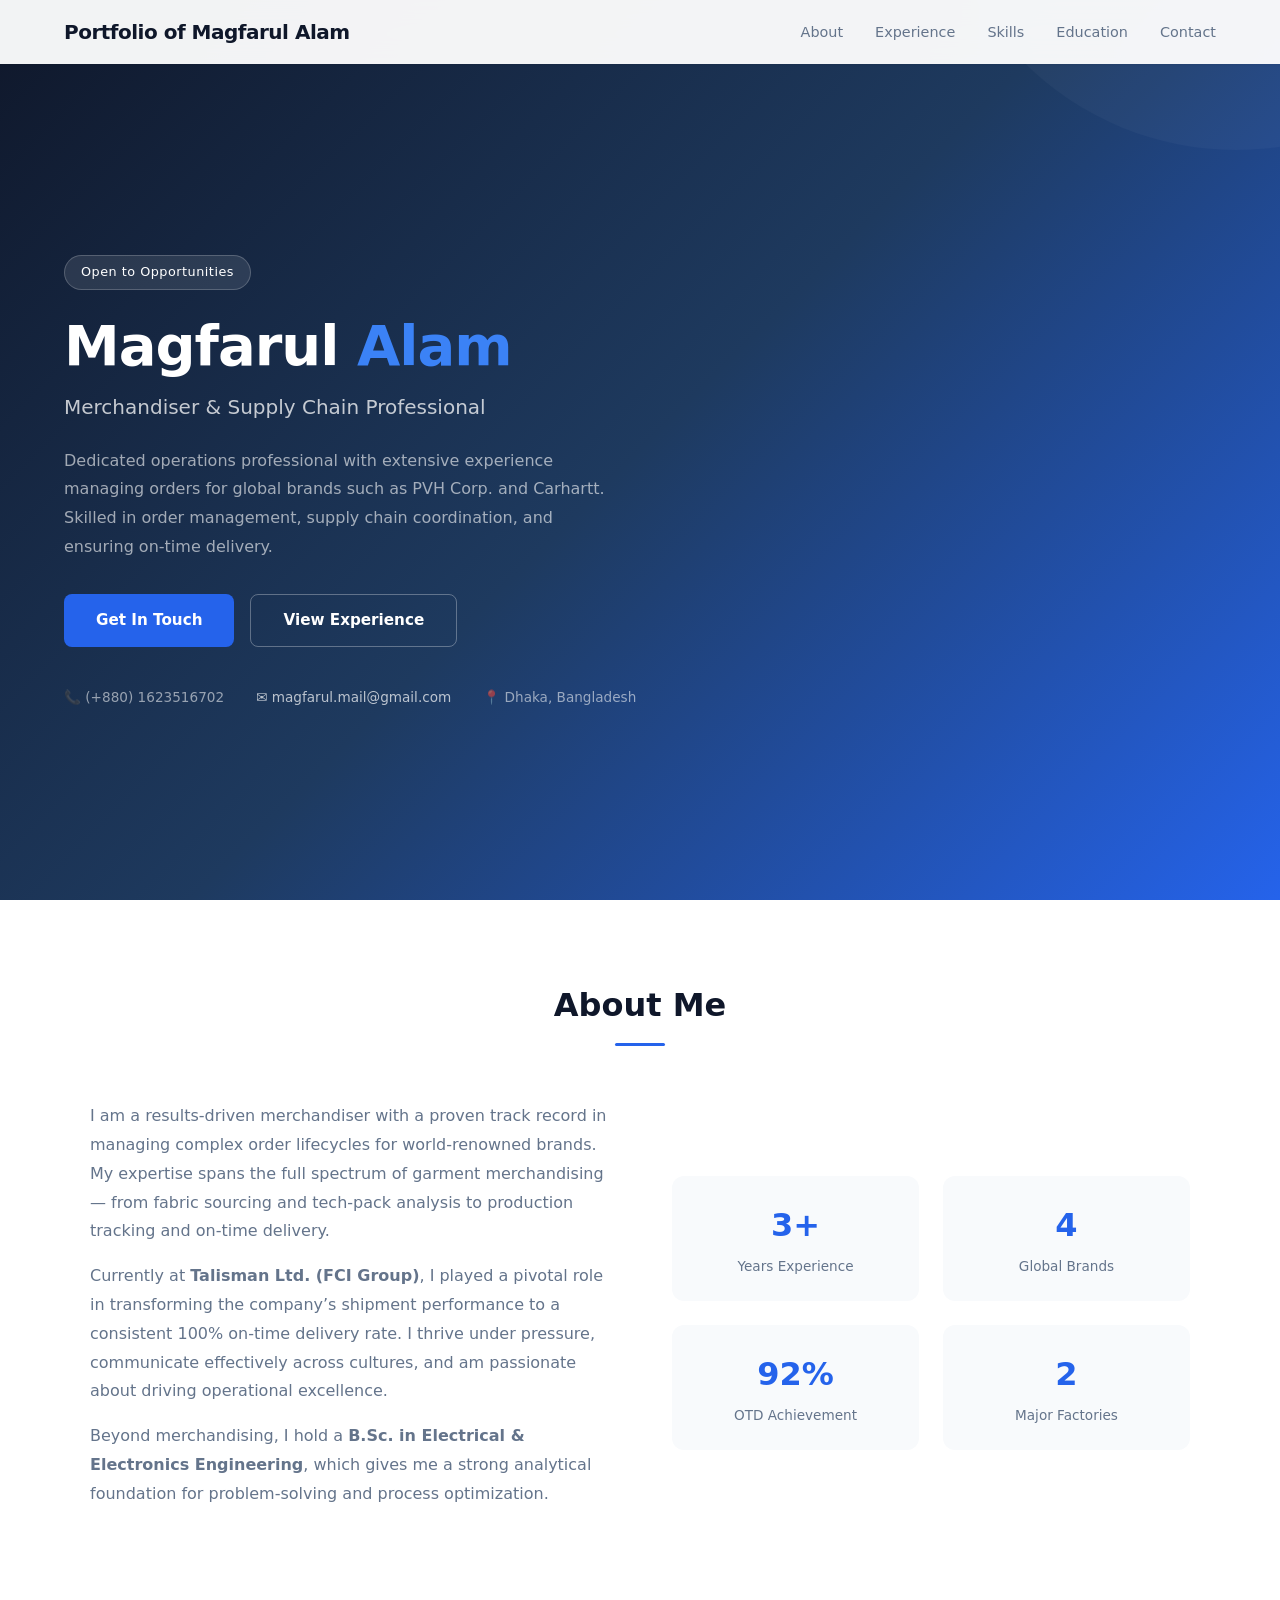
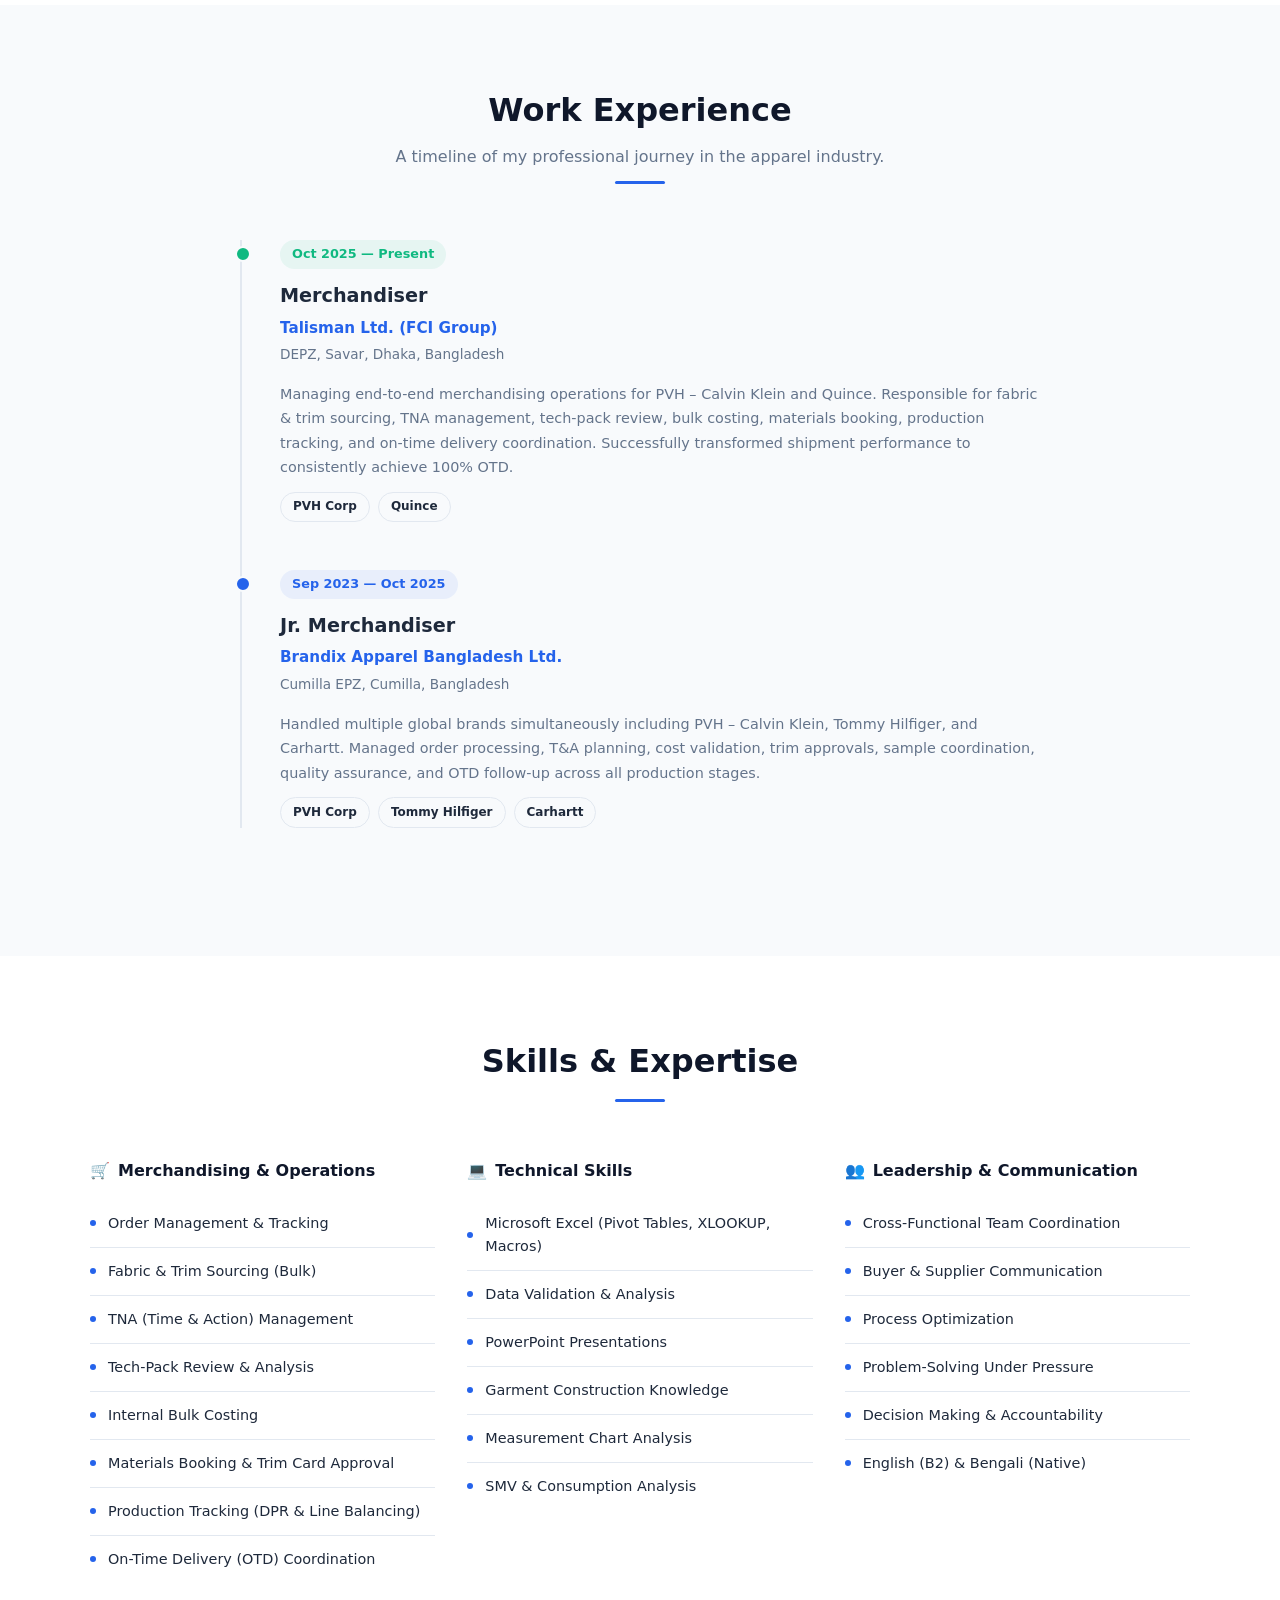
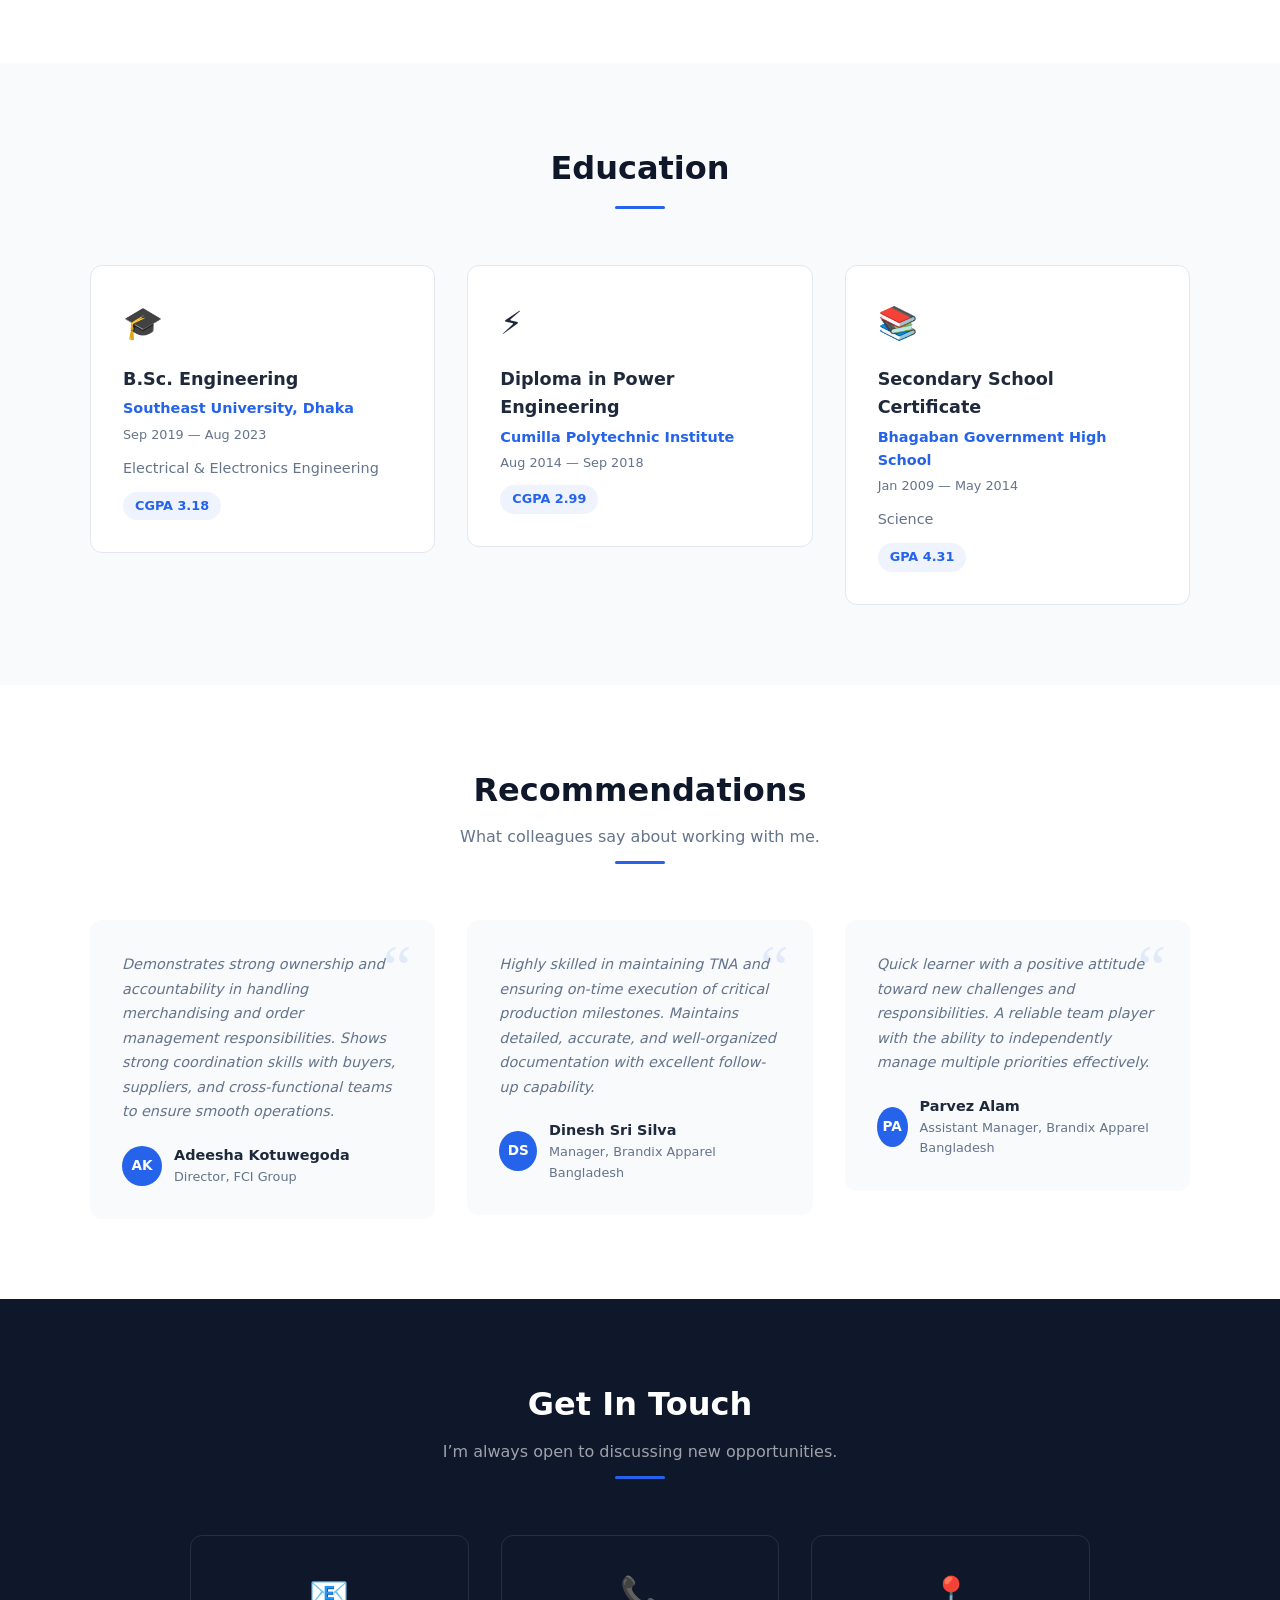
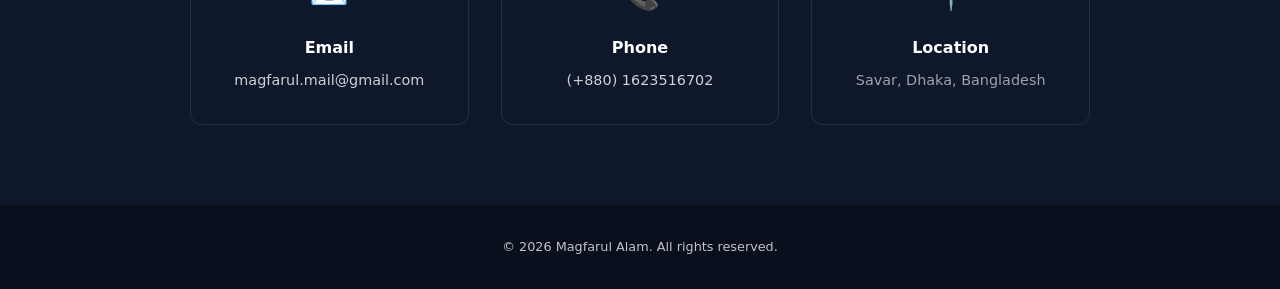
==== commit b69c3cc4: "Deploy 01838bf55ac6304b77d16f32a8ddbc92a57db419" ====
--- a/index.html
+++ b/index.html
@@ -1 +1 @@
-<!DOCTYPE html><html lang="en"><head><meta charSet="utf-8"/><meta name="viewport" content="width=device-width, initial-scale=1"/><link rel="stylesheet" href="/_next/static/chunks/17c5vz2hgf1za.css" data-precedence="next"/><link rel="preload" as="script" fetchPriority="low" href="/_next/static/chunks/3l04zcqx63h3y.js"/><script src="/_next/static/chunks/2m912stn0vfa6.js" async=""></script><script src="/_next/static/chunks/1mh6a-0e61pyc.js" async=""></script><script src="/_next/static/chunks/turbopack-0lalso72z2cic.js" async=""></script><script src="/_next/static/chunks/2-p3iyanco-a4.js" async=""></script><script src="/_next/static/chunks/2b5a0k-bgurxd.js" async=""></script><title>Magfarul Alam — Merchandiser &amp; Supply Chain Professional | Portfolio</title><meta name="description" content="Portfolio of Magfarul Alam, a Merchandiser and Supply Chain Professional based in Dhaka, Bangladesh, managing orders for global brands such as PVH Corp., Quince, and Carhartt with a 100% on-time delivery record."/><meta name="author" content="Magfarul Alam"/><meta name="keywords" content="Magfarul Alam, Merchandiser, Supply Chain, Apparel, Garment, PVH, Calvin Klein, Carhartt, Dhaka, Bangladesh, Portfolio"/><meta name="robots" content="index, follow"/><meta name="google-site-verification" content="y4-k1LCD3ntrC7n5FQMbT889iBROhArO6gyXGXMWMNg"/><link rel="canonical" href="https://magfarul.github.io/"/><meta property="og:title" content="Magfarul Alam — Merchandiser &amp; Supply Chain Professional"/><meta property="og:description" content="Results-driven merchandiser managing orders for global brands with 100% on-time delivery achievement."/><meta property="og:url" content="https://magfarul.github.io/"/><meta property="og:type" content="website"/><meta name="twitter:card" content="summary"/><meta name="twitter:title" content="Magfarul Alam — Merchandiser &amp; Supply Chain Professional"/><meta name="twitter:description" content="Results-driven merchandiser managing orders for global brands with 100% on-time delivery achievement."/><link rel="icon" href="/icon.svg?icon.28j9p45wyeueg.svg" sizes="any" type="image/svg+xml"/><script src="/_next/static/chunks/0cz1d0mv5g_q7.js" noModule=""></script></head><body><div hidden=""><!--$--><!--/$--></div><nav class="navbar "><a class="logo" href="#">Portfolio of Magfarul Alam</a><button class="nav-toggle " aria-label="Toggle navigation" aria-expanded="false"><span class="bar"></span><span class="bar"></span><span class="bar"></span></button><div class="nav-overlay "></div><ul class="nav-menu "><li><a href="#about" class="">About</a></li><li><a href="#experience" class="">Experience</a></li><li><a href="#skills" class="">Skills</a></li><li><a href="#education" class="">Education</a></li><li><a href="#contact" class="">Contact</a></li></ul></nav><main><section class="hero"><div class="hero-inner"><div class="hero-content"><div class="hero-badge">Open to Opportunities</div><h1>Magfarul <span>Alam</span></h1><p class="subtitle">Merchandiser &amp; Supply Chain Professional</p><p class="bio">Dedicated operations professional with extensive experience managing orders for global brands such as PVH Corp. and Carhartt. Skilled in order management, supply chain coordination, and ensuring on-time delivery.</p><div class="hero-btns"><a href="#contact" class="btn btn-primary">Get In Touch</a><a href="#experience" class="btn btn-outline">View Experience</a></div><div class="hero-contact"><span>📞 (+880) 1623516702</span><a href="mailto:magfarul.mail@gmail.com">✉ magfarul.mail@gmail.com</a><span>📍 Dhaka, Bangladesh</span></div></div></div></section><section class="about container" id="about"><div class="section-header"><h2>About Me</h2><div class="underline"></div></div><div class="about-grid"><div class="fade-in-left  "><div class="about-text"><p>I am a results-driven merchandiser with a proven track record in managing complex order lifecycles for world-renowned brands. My expertise spans the full spectrum of garment merchandising — from fabric sourcing and tech-pack analysis to production tracking and on-time delivery.</p><p>Currently at <strong>Talisman Ltd. (FCI Group)</strong>, I played a pivotal role in transforming the company’s shipment performance to a consistent 100% on-time delivery rate. I thrive under pressure, communicate effectively across cultures, and am passionate about driving operational excellence.</p><p>Beyond merchandising, I hold a <strong>B.Sc. in Electrical &amp; Electronics Engineering</strong>, which gives me a strong analytical foundation for problem-solving and process optimization.</p></div></div><div class="fade-in-right  "><div class="about-stats"><div class="stat-card"><div class="number">0<!-- -->+</div><div class="label">Years Experience</div></div><div class="stat-card"><div class="number">0</div><div class="label">Global Brands</div></div><div class="stat-card"><div class="number">0<!-- -->%</div><div class="label">OTD Achievement</div></div><div class="stat-card"><div class="number">0</div><div class="label">Major Factories</div></div></div></div></div></section><section class="experience container" id="experience"><div class="section-header"><h2>Work Experience</h2><p>A timeline of my professional journey in the apparel industry.</p><div class="underline"></div></div><div class="timeline"><div class="fade-in  "><div class="timeline-item current"><div class="timeline-date">Oct 2025 — Present</div><h3>Merchandiser</h3><div class="company">Talisman Ltd. (FCI Group)</div><div class="location">DEPZ, Savar, Dhaka, Bangladesh</div><p>Managing end-to-end merchandising operations for PVH – Calvin Klein and Quince. Responsible for fabric &amp; trim sourcing, TNA management, tech-pack review, bulk costing, materials booking, production tracking, and on-time delivery coordination. Successfully transformed shipment performance to consistently achieve 100% OTD.</p><div class="brand-tags"><span class="brand-tag">PVH Corp</span><span class="brand-tag">Quince</span></div></div></div><div class="fade-in  "><div class="timeline-item "><div class="timeline-date">Sep 2023 — Oct 2025</div><h3>Jr. Merchandiser</h3><div class="company">Brandix Apparel Bangladesh Ltd.</div><div class="location">Cumilla EPZ, Cumilla, Bangladesh</div><p>Handled multiple global brands simultaneously including PVH – Calvin Klein, Tommy Hilfiger, and Carhartt. Managed order processing, T&amp;A planning, cost validation, trim approvals, sample coordination, quality assurance, and OTD follow-up across all production stages.</p><div class="brand-tags"><span class="brand-tag">PVH Corp</span><span class="brand-tag">Tommy Hilfiger</span><span class="brand-tag">Carhartt</span></div></div></div></div></section><section class="skills container" id="skills"><div class="section-header"><h2>Skills &amp; Expertise</h2><div class="underline"></div></div><div class="skills-grid"><div class="fade-in  "><div class="skill-category"><h3><span>&#128722;</span><span>Merchandising &amp; Operations</span></h3><ul class="skill-list"><li><span class="skill-dot"></span><span>Order Management &amp; Tracking</span></li><li><span class="skill-dot"></span><span>Fabric &amp; Trim Sourcing (Bulk)</span></li><li><span class="skill-dot"></span><span>TNA (Time &amp; Action) Management</span></li><li><span class="skill-dot"></span><span>Tech-Pack Review &amp; Analysis</span></li><li><span class="skill-dot"></span><span>Internal Bulk Costing</span></li><li><span class="skill-dot"></span><span>Materials Booking &amp; Trim Card Approval</span></li><li><span class="skill-dot"></span><span>Production Tracking (DPR &amp; Line Balancing)</span></li><li><span class="skill-dot"></span><span>On-Time Delivery (OTD) Coordination</span></li></ul></div></div><div class="fade-in  "><div class="skill-category"><h3><span>&#128187;</span><span>Technical Skills</span></h3><ul class="skill-list"><li><span class="skill-dot"></span><span>Microsoft Excel (Pivot Tables, XLOOKUP, Macros)</span></li><li><span class="skill-dot"></span><span>Data Validation &amp; Analysis</span></li><li><span class="skill-dot"></span><span>PowerPoint Presentations</span></li><li><span class="skill-dot"></span><span>Garment Construction Knowledge</span></li><li><span class="skill-dot"></span><span>Measurement Chart Analysis</span></li><li><span class="skill-dot"></span><span>SMV &amp; Consumption Analysis</span></li></ul></div></div><div class="fade-in  "><div class="skill-category"><h3><span>&#128101;</span><span>Leadership &amp; Communication</span></h3><ul class="skill-list"><li><span class="skill-dot"></span><span>Cross-Functional Team Coordination</span></li><li><span class="skill-dot"></span><span>Buyer &amp; Supplier Communication</span></li><li><span class="skill-dot"></span><span>Process Optimization</span></li><li><span class="skill-dot"></span><span>Problem-Solving Under Pressure</span></li><li><span class="skill-dot"></span><span>Decision Making &amp; Accountability</span></li><li><span class="skill-dot"></span><span>English (B2) &amp; Bengali (Native)</span></li></ul></div></div></div></section><section class="education container" id="education"><div class="section-header"><h2>Education</h2><div class="underline"></div></div><div class="edu-grid"><div class="fade-in  "><div class="edu-card"><div class="edu-icon">&#127891;</div><h3>B.Sc. Engineering</h3><div class="school">Southeast University, Dhaka</div><div class="edu-date">Sep 2019 — Aug 2023</div><p style="color:var(--muted);font-size:0.9rem;margin-bottom:0.75rem">Electrical &amp; Electronics Engineering</p><span class="grade">CGPA 3.18</span></div></div><div class="fade-in  "><div class="edu-card"><div class="edu-icon">&#9889;</div><h3>Diploma in Power Engineering</h3><div class="school">Cumilla Polytechnic Institute</div><div class="edu-date">Aug 2014 — Sep 2018</div><span class="grade">CGPA 2.99</span></div></div><div class="fade-in  "><div class="edu-card"><div class="edu-icon">&#128218;</div><h3>Secondary School Certificate</h3><div class="school">Bhagaban Government High School</div><div class="edu-date">Jan 2009 — May 2014</div><p style="color:var(--muted);font-size:0.9rem;margin-bottom:0.75rem">Science</p><span class="grade">GPA 4.31</span></div></div></div></section><section class="recommendations container" id="recommendations"><div class="section-header"><h2>Recommendations</h2><p>What colleagues say about working with me.</p><div class="underline"></div></div><div class="rec-grid"><div class="fade-in  "><div class="rec-card"><p>Demonstrates strong ownership and accountability in handling merchandising and order management responsibilities. Shows strong coordination skills with buyers, suppliers, and cross-functional teams to ensure smooth operations.</p><div class="rec-author"><div class="rec-avatar">AK</div><div><div class="rec-name">Adeesha Kotuwegoda</div><div class="rec-role">Director, FCI Group</div></div></div></div></div><div class="fade-in  "><div class="rec-card"><p>Highly skilled in maintaining TNA and ensuring on-time execution of critical production milestones. Maintains detailed, accurate, and well-organized documentation with excellent follow-up capability.</p><div class="rec-author"><div class="rec-avatar">DS</div><div><div class="rec-name">Dinesh Sri Silva</div><div class="rec-role">Manager, Brandix Apparel Bangladesh</div></div></div></div></div><div class="fade-in  "><div class="rec-card"><p>Quick learner with a positive attitude toward new challenges and responsibilities. A reliable team player with the ability to independently manage multiple priorities effectively.</p><div class="rec-author"><div class="rec-avatar">PA</div><div><div class="rec-name">Parvez Alam</div><div class="rec-role">Assistant Manager, Brandix Apparel Bangladesh</div></div></div></div></div></div></section><section class="contact container" id="contact"><div class="section-header"><h2>Get In Touch</h2><p>I’m always open to discussing new opportunities.</p><div class="underline"></div></div><div class="contact-grid"><div class="fade-in  "><div class="contact-item"><div class="icon">&#128231;</div><h4>Email</h4><p><a href="mailto:magfarul.mail@gmail.com">magfarul.mail@gmail.com</a></p></div></div><div class="fade-in  "><div class="contact-item"><div class="icon">&#128222;</div><h4>Phone</h4><p><a href="tel:+8801623516702">(+880) 1623516702</a></p></div></div><div class="fade-in  "><div class="contact-item"><div class="icon">&#128205;</div><h4>Location</h4><p>Savar, Dhaka, Bangladesh</p></div></div></div></section><!--$--><!--/$--></main><footer class="footer">© 2026 Magfarul Alam. All rights reserved.</footer><button class="back-to-top " aria-label="Back to top">↑</button><script src="/_next/static/chunks/3l04zcqx63h3y.js" id="_R_" async=""></script><script>(self.__next_f=self.__next_f||[]).push([0])</script><script>self.__next_f.push([1,"1:\"$Sreact.fragment\"\n2:I[62319,[\"/_next/static/chunks/2-p3iyanco-a4.js\"],\"default\"]\n3:I[39756,[\"/_next/static/chunks/2-p3iyanco-a4.js\"],\"default\"]\n4:I[37457,[\"/_next/static/chunks/2-p3iyanco-a4.js\"],\"default\"]\n5:I[71691,[\"/_next/static/chunks/2-p3iyanco-a4.js\"],\"default\"]\n6:I[44223,[\"/_next/static/chunks/2-p3iyanco-a4.js\",\"/_next/static/chunks/2b5a0k-bgurxd.js\"],\"default\"]\n10:I[68027,[\"/_next/static/chunks/2-p3iyanco-a4.js\"],\"default\",1]\n:HL[\"/_next/static/chunks/17c5vz2hgf1za.css\",\"style\"]\n0:{\"P\":null,\"c\":[\"\",\"\"],\"q\":\"\",\"i\":false,\"f\":[[[\"\",{\"children\":[\"__PAGE__\",{},\"$undefined\",\"$undefined\",4608]},\"$undefined\",\"$undefined\",4624],[[\"$\",\"$1\",\"c\",{\"children\":[[[\"$\",\"link\",\"0\",{\"rel\":\"stylesheet\",\"href\":\"/_next/static/chunks/17c5vz2hgf1za.css\",\"precedence\":\"next\",\"crossOrigin\":\"$undefined\",\"nonce\":\"$undefined\"}],[\"$\",\"script\",\"script-0\",{\"src\":\"/_next/static/chunks/2-p3iyanco-a4.js\",\"async\":true,\"nonce\":\"$undefined\"}]],[\"$\",\"html\",null,{\"lang\":\"en\",\"children\":[\"$\",\"body\",null,{\"children\":[[\"$\",\"$L2\",null,{}],[\"$\",\"main\",null,{\"children\":[\"$\",\"$L3\",null,{\"parallelRouterKey\":\"children\",\"error\":\"$undefined\",\"errorStyles\":\"$undefined\",\"errorScripts\":\"$undefined\",\"template\":[\"$\",\"$L4\",null,{}],\"templateStyles\":\"$undefined\",\"templateScripts\":\"$undefined\",\"notFound\":[[[\"$\",\"title\",null,{\"children\":\"404: This page could not be found.\"}],[\"$\",\"div\",null,{\"style\":{\"fontFamily\":\"system-ui,\\\"Segoe UI\\\",Roboto,Helvetica,Arial,sans-serif,\\\"Apple Color Emoji\\\",\\\"Segoe UI Emoji\\\"\",\"height\":\"100vh\",\"textAlign\":\"center\",\"display\":\"flex\",\"flexDirection\":\"column\",\"alignItems\":\"center\",\"justifyContent\":\"center\"},\"children\":[\"$\",\"div\",null,{\"children\":[[\"$\",\"style\",null,{\"dangerouslySetInnerHTML\":{\"__html\":\"body{color:#000;background:#fff;margin:0}.next-error-h1{border-right:1px solid rgba(0,0,0,.3)}@media (prefers-color-scheme:dark){body{color:#fff;background:#000}.next-error-h1{border-right:1px solid rgba(255,255,255,.3)}}\"}}],[\"$\",\"h1\",null,{\"className\":\"next-error-h1\",\"style\":{\"display\":\"inline-block\",\"margin\":\"0 20px 0 0\",\"padding\":\"0 23px 0 0\",\"fontSize\":24,\"fontWeight\":500,\"verticalAlign\":\"top\",\"lineHeight\":\"49px\"},\"children\":404}],[\"$\",\"div\",null,{\"style\":{\"display\":\"inline-block\"},\"children\":[\"$\",\"h2\",null,{\"style\":{\"fontSize\":14,\"fontWeight\":400,\"lineHeight\":\"49px\",\"margin\":0},\"children\":\"This page could not be found.\"}]}]]}]}]],[]],\"forbidden\":\"$undefined\",\"unauthorized\":\"$undefined\"}]}],[\"$\",\"footer\",null,{\"className\":\"footer\",\"children\":\"© 2026 Magfarul Alam. All rights reserved.\"}],[\"$\",\"$L5\",null,{}]]}]}]]}],{\"children\":[[\"$\",\"$1\",\"c\",{\"children\":[[[\"$\",\"section\",null,{\"className\":\"hero\",\"children\":[\"$\",\"div\",null,{\"className\":\"hero-inner\",\"children\":[\"$\",\"div\",null,{\"className\":\"hero-content\",\"children\":[[\"$\",\"div\",null,{\"className\":\"hero-badge\",\"children\":\"Open to Opportunities\"}],[\"$\",\"h1\",null,{\"children\":[\"Magfarul \",[\"$\",\"span\",null,{\"children\":\"Alam\"}]]}],[\"$\",\"p\",null,{\"className\":\"subtitle\",\"children\":\"Merchandiser \u0026 Supply Chain Professional\"}],[\"$\",\"p\",null,{\"className\":\"bio\",\"children\":\"Dedicated operations professional with extensive experience managing orders for global brands such as PVH Corp. and Carhartt. Skilled in order management, supply chain coordination, and ensuring on-time delivery.\"}],[\"$\",\"div\",null,{\"className\":\"hero-btns\",\"children\":[[\"$\",\"a\",null,{\"href\":\"#contact\",\"className\":\"btn btn-primary\",\"children\":\"Get In Touch\"}],[\"$\",\"a\",null,{\"href\":\"#experience\",\"className\":\"btn btn-outline\",\"children\":\"View Experience\"}]]}],[\"$\",\"div\",null,{\"className\":\"hero-contact\",\"children\":[[\"$\",\"span\",null,{\"children\":\"📞 (+880) 1623516702\"}],[\"$\",\"a\",null,{\"href\":\"mailto:magfarul.mail@gmail.com\",\"children\":\"✉ magfarul.mail@gmail.com\"}],[\"$\",\"span\",null,{\"children\":\"📍 Dhaka, Bangladesh\"}]]}]]}]}]}],[\"$\",\"section\",null,{\"className\":\"about container\",\"id\":\"about\",\"children\":[[\"$\",\"div\",null,{\"className\":\"section-header\",\"children\":[[\"$\",\"h2\",null,{\"children\":\"About Me\"}],[\"$\",\"div\",null,{\"className\":\"underline\"}]]}],[\"$\",\"div\",null,{\"className\":\"about-grid\",\"children\":[[\"$\",\"$L6\",null,{\"direction\":\"left\",\"children\":[\"$\",\"div\",null,{\"className\":\"about-text\",\"children\":[[\"$\",\"p\",null,{\"children\":\"I am a results-driven merchandiser with a proven track record in managing complex order lifecycles for world-renowned brands. My expertise spans the full spectrum of garment merchandising — from fabric sourcing and tech-pack analysis to production tracking and on-time delivery.\"}],[\"$\",\"p\",null,{\"children\":[\"Currently at \",[\"$\",\"strong\",null,{\"children\":\"Talisman Ltd. (FCI Group)\"}],\", I played a pivotal role in transforming the company’s shipment performance to a consistent 100% on-time delivery rate. I thrive under pressure, communicate effectively across cultures, and am passionate about driving operational excellence.\"]}],[\"$\",\"p\",null,{\"children\":[\"Beyond merchandising, I hold a \",[\"$\",\"strong\",null,{\"children\":\"B.Sc. in Electrical \u0026 Electronics Engineering\"}],\", which gives me a strong analytical foundation for problem-solving and process optimization.\"]}]]}]}],\"$L7\"]}]]}],\"$L8\",\"$L9\",\"$La\",\"$Lb\",\"$Lc\"],[\"$Ld\"],\"$Le\"]}],{},null,false,null]},null,false,null],\"$Lf\",false]],\"m\":\"$undefined\",\"G\":[\"$10\",[\"$L11\"]],\"S\":true,\"h\":null,\"r\":\"$undefined\",\"s\":\"$undefined\",\"a\":\"$undefined\",\"l\":\"$undefined\",\"p\":\"$undefined\",\"d\":\"$undefined\",\"b\":\"KuFRPTyZQdpikTbr7WENI\"}\n12:I[80147,[\"/_next/static/chunks/2-p3iyanco-a4.js\",\"/_next/static/chunks/2b5a0k-bgurxd.js\"],\"default\"]\n17:I[97367,[\"/_next/static/chunks/2-p3iyanco-a4.js\"],\"OutletBoundary\"]\n18:\"$Sreact.suspense\"\n1a:I[97367,[\"/_next/static/chunks/2-p3iyanco-a4.js\"],\"ViewportBoundary\"]\n1c:I[97367,[\"/_next/static/chunks/2-p3iyanco-a4.js\"],\"MetadataBoundary\"]\n7:[\"$\",\"$L6\",null,{\"direction\":\"right\",\"children\":[\"$\",\"div\",null,{\"className\":\"about-stats\",\"children\":[[\"$\",\"div\",\"Years Experience\",{\"className\":\"stat-card\",\"children\":[[\"$\",\"$L12\",null,{\"target\":3,\"suffix\":\"+\"}],[\"$\",\"div\",null,{\"className\":\"label\",\"children\":\"Years Experience\"}]]}],[\"$\",\"div\",\"Global Brands\",{\"className\":\"stat-card\",\"children\":[[\"$\",\"$L12\",null,{\"target\":4,\"suffix\":\"\"}],[\"$\",\"div\",null,{\"className\":\"label\",\"children\":\"Global Brands\"}]]}],[\"$\",\"div\",\"OTD Achievement\",{\"className\":\"stat-card\",\"children\":[[\"$\",\"$L12\",null,{\"target\":100,\"suffix\":\"%\"}],[\"$\",\"div\",null,{\"className\":\"label\",\"children\":\"OTD Achievement\"}]]}],[\"$\",\"div\",\"Major Factories\",{\"className\":\"stat-card\",\"children\":[[\"$\",\"$L12\",null,{\"target\":2,\"suffix\":\"\"}],[\"$\",\"div\",null,{\"className\":\"label\",\"children\":\"Major Factories\"}]]}]]}]}]\n8:[\"$\",\"section\",null,{\"className\":\"experience container\",\"id\":\"experience\",\"children\":[[\"$\",\"div\",null,{\"className\":\"section-header\",\"children\":[[\"$\",\"h2\",null,{\"children\":\"Work Experience\"}],[\"$\",\"p\",null,{\"children\":\"A timeline of my professional journey in the apparel industry.\"}],[\"$\",\"div\",null,{\"className\":\"underline\"}]]}],[\"$\",\"div\",null,{\"className\":\"timeline\",\"children\":[[\"$\",\"$L6\",\"Talisman Ltd. (FCI Group)\",{\"children\":[\"$\",\"div\",null,{\"className\":\"timeline-item current\",\"children\":[[\"$\",\"div\",null,{\"className\":\"timeline-date\",\"children\":\"Oct 2025 — Present\"}],[\"$\",\"h3\",null,{\"children\":\"Merchandiser\"}],[\"$\",\"div\",null,{\"className\":\"company\",\"children\":\"Talisman Ltd. (FCI Group)\"}],[\"$\",\"div\",null,{\"className\":\"location\",\"children\":\"DEPZ, Savar, Dhaka, Bangladesh\"}],[\"$\",\"p\",null,{\"children\":\"Managing end-to-end merchandising operations for PVH – Calvin Klein and Quince. Responsible for fabric \u0026 trim sourcing, TNA management, tech-pack review, bulk costing, materials booking, production tracking, and on-time delivery coordination. Successfully transformed shipment performance to consistently achieve 100% OTD.\"}],[\"$\",\"div\",null,{\"className\":\"brand-tags\",\"children\":[[\"$\",\"span\",\"PVH Corp\",{\"className\":\"brand-tag\",\"children\":\"PVH Corp\"}],[\"$\",\"span\",\"Quince\",{\"className\":\"brand-tag\",\"children\":\"Quince\"}]]}]]}]}],[\"$\",\"$L6\",\"Brandix Apparel Bangladesh Ltd.\",{\"children\":[\"$\",\"div\",null,{\"className\":\"timeline-item \",\"children\":[[\"$\",\"div\",null,{\"className\":\"timeline-date\",\"children\":\"Sep 2023 — Oct 2025\"}],[\"$\",\"h3\",null,{\"children\":\"Jr. Merchandiser\"}],[\"$\",\"div\",null,{\"className\":\"company\",\"children\":\"Brandix Apparel Bangladesh Ltd.\"}],[\"$\",\"div\",null,{\"className\":\"location\",\"children\":\"Cumilla EPZ, Cumilla, Bangladesh\"}],[\"$\",\"p\",null,{\"children\":\"Handled multiple global brands simultaneously including PVH – Calvin Klein, Tommy Hilfiger, and Carhartt. Managed order processing, T\u0026A planning, cost validation, trim approvals, sample coordination, quality assurance, and OTD follow-up across all production stages.\"}],[\"$\",\"div\",null,{\"className\":\"brand-tags\",\"children\":[[\"$\",\"span\",\"PVH Corp\",{\"className\":\"brand-tag\",\"children\":\"PVH Corp\"}],[\"$\",\"span\",\"Tommy Hilfiger\",{\"className\":\"brand-tag\",\"children\":\"Tommy Hilfiger\"}],[\"$\",\"span\",\"Carhartt\",{\"className\":\"brand-tag\",\"children\":\"Carhartt\"}]]}]]}]}]]}]]}]\n9:[\"$\",\"section\",null,{\"className\":\"skills container\",\"id\":\"skills\",\"children\":[[\"$\",\"div\",null,{\"className\":\"section-header\",\"children\":[[\"$\",\"h2\",null,{\"children\":\"Skills \u0026 Expertise\"}],[\"$\",\"div\",null,{\"className\":\"underline\"}]]}],[\"$\",\"div\",null,{\"className\":\"skills-grid\",\"children\":[[\"$\",\"$L6\",\"Merchandising \u0026amp; Operations\",{\"children\":[\"$\",\"div\",null,{\"className\":\"skill-category\",\"children\":[[\"$\",\"h3\",null,{\"children\":[[\"$\",\"span\",null,{\"dangerouslySetInnerHTML\":{\"__html\":\"\u0026#128722;\"}}],[\"$\",\"span\",null,{\"dangerouslySetInnerHTML\":{\"__html\":\"Merchandising \u0026amp; Operations\"}}]]}],[\"$\",\"ul\",null,{\"className\":\"skill-list\",\"children\":[[\"$\",\"li\",\"Order Management \u0026amp; Tracking\",{\"children\":[[\"$\",\"span\",null,{\"className\":\"skill-dot\"}],[\"$\",\"span\",null,{\"dangerouslySetInnerHTML\":{\"__html\":\"Order Management \u0026amp; Tracking\"}}]]}],[\"$\",\"li\",\"Fabric \u0026amp; Trim Sourcing (Bulk)\",{\"children\":[[\"$\",\"span\",null,{\"className\":\"skill-dot\"}],[\"$\",\"span\",null,{\"dangerouslySetInnerHTML\":{\"__html\":\"Fabric \u0026amp; Trim Sourcing (Bulk)\"}}]]}],[\"$\",\"li\",\"TNA (Time \u0026amp; Action) Management\",{\"children\":[[\"$\",\"span\",null,{\"className\":\"skill-dot\"}],[\"$\",\"span\",null,{\"dangerouslySetInnerHTML\":{\"__html\":\"TNA (Time \u0026amp; Action) Management\"}}]]}],[\"$\",\"li\",\"Tech-Pack Review \u0026amp; Analysis\",{\"children\":[[\"$\",\"span\",null,{\"className\":\"skill-dot\"}],[\"$\",\"span\",null,{\"dangerouslySetInnerHTML\":{\"__html\":\"Tech-Pack Review \u0026amp; Analysis\"}}]]}],[\"$\",\"li\",\"Internal Bulk Costing\",{\"children\":[[\"$\",\"span\",null,{\"className\":\"skill-dot\"}],[\"$\",\"span\",null,{\"dangerouslySetInnerHTML\":{\"__html\":\"Internal Bulk Costing\"}}]]}],[\"$\",\"li\",\"Materials Booking \u0026amp; Trim Card Approval\",{\"children\":[[\"$\",\"span\",null,{\"className\":\"skill-dot\"}],[\"$\",\"span\",null,{\"dangerouslySetInnerHTML\":{\"__html\":\"Materials Booking \u0026amp; Trim Card Approval\"}}]]}],[\"$\",\"li\",\"Production Tracking (DPR \u0026amp; Line Balancing)\",{\"children\":[[\"$\",\"span\",null,{\"className\":\"skill-dot\"}],[\"$\",\"span\",null,{\"dangerouslySetInnerHTML\":{\"__html\":\"Production Tracking (DPR \u0026amp; Line Balancing)\"}}]]}],[\"$\",\"li\",\"On-Time Delivery (OTD) Coordination\",{\"children\":[[\"$\",\"span\",null,{\"className\":\"skill-dot\"}],[\"$\",\"span\",null,{\"dangerouslySetInnerHTML\":{\"__html\":\"On-Time Delivery (OTD) Coordination\"}}]]}]]}]]}]}],[\"$\",\"$L6\",\"Technical Skills\",{\"children\":[\"$\",\"div\",null,{\"className\":\"skill-category\",\"children\":[[\"$\",\"h3\",null,{\"children\":[[\"$\",\"span\",null,{\"dangerouslySetInnerHTML\":{\"__html\":\"\u0026#128187;\"}}],[\"$\",\"span\",null,{\"dangerouslySetInnerHTML\":{\"__html\":\"Technical Skills\"}}]]}],[\"$\",\"ul\",null,{\"className\":\"skill-list\",\"children\":[[\"$\",\"li\",\"Microsoft Excel (Pivot Tables, XLOOKUP, Macros)\",{\"children\":[[\"$\",\"span\",null,{\"className\":\"skill-dot\"}],[\"$\",\"span\",null,{\"dangerouslySetInnerHTML\":{\"__html\":\"Microsoft Excel (Pivot Tables, XLOOKUP, Macros)\"}}]]}],[\"$\",\"li\",\"Data Validation \u0026amp; Analysis\",{\"children\":[[\"$\",\"span\",null,{\"className\":\"skill-dot\"}],[\"$\",\"span\",null,{\"dangerouslySetInnerHTML\":{\"__html\":\"Data Validation \u0026amp; Analysis\"}}]]}],[\"$\",\"li\",\"PowerPoint Presentations\",{\"children\":[[\"$\",\"span\",null,{\"className\":\"skill-dot\"}],[\"$\",\"span\",null,{\"dangerouslySetInnerHTML\":{\"__html\":\"PowerPoint Presentations\"}}]]}],[\"$\",\"li\",\"Garment Construction Knowledge\",{\"children\":[[\"$\",\"span\",null,{\"className\":\"skill-dot\"}],[\"$\",\"span\",null,{\"dangerouslySetInnerHTML\":{\"__html\":\"Garment Construction Knowledge\"}}]]}],[\"$\",\"li\",\"Measurement Chart Analysis\",{\"children\":[[\"$\",\"span\",null,{\"className\":\"skill-dot\"}],[\"$\",\"span\",null,{\"dangerouslySetInnerHTML\":{\"__html\":\"Measurement Chart Analysis\"}}]]}],[\"$\",\"li\",\"SMV \u0026amp; Consumption Analysis\",{\"children\":[[\"$\",\"span\",null,{\"className\":\"skill-dot\"}],[\"$\",\"span\",null,{\"dangerouslySetInnerHTML\":{\"__html\":\"SMV \u0026amp; Consumption Analysis\"}}]]}]]}]]}]}],[\"$\",\"$L6\",\"Leadership \u0026amp; Communication\",{\"children\":[\"$\",\"div\",null,{\"className\":\"skill-category\",\"children\":[[\"$\",\"h3\",null,{\"children\":[[\"$\",\"span\",null,{\"dangerouslySetInnerHTML\":{\"__html\":\"\u0026#128101;\"}}],[\"$\",\"span\",null,{\"dangerouslySetInnerHTML\":{\"__html\":\"Leadership \u0026amp; Communication\"}}]]}],[\"$\",\"ul\",null,{\"className\":\"skill-list\",\"children\":[[\"$\",\"li\",\"Cross-Functional Team Coordination\",{\"children\":[[\"$\",\"span\",null,{\"className\":\"skill-dot\"}],[\"$\",\"span\",null,{\"dangerouslySetInnerHTML\":{\"__html\":\"Cross-Functional Team Coordination\"}}]]}],[\"$\",\"li\",\"Buyer \u0026amp; Supplier Communication\",{\"children\":[[\"$\",\"span\",null,{\"className\":\"skill-dot\"}],[\"$\",\"span\",null,{\"dangerouslySetInnerHTML\":{\"__html\":\"Buyer \u0026amp; Supplier Communication\"}}]]}],\"$L13\",\"$L14\",\"$L15\",\"$L16\"]}]]}]}]]}]]}]\na:[\"$\",\"section\",null,{\"className\":\"education container\",\"id\":\"education\",\"children\":[[\"$\",\"div\",null,{\"className\":\"section-header\",\"children\":[[\"$\",\"h2\",null,{\"children\":\"Education\"}],[\"$\",\"div\",null,{\"className\":\"underline\"}]]}],[\"$\",\"div\",null,{\"className\":\"edu-grid\",\"children\":[[\"$\",\"$L6\",\"B.Sc. Engineering\",{\"children\":[\"$\",\"div\",null,{\"className\":\"edu-card\",\"children\":[[\"$\",\"div\",null,{\"className\":\"edu-icon\",\"dangerouslySetInnerHTML\":{\"__html\":\"\u0026#127891;\"}}],[\"$\",\"h3\",null,{\"children\":\"B.Sc. Engineering\"}],[\"$\",\"div\",null,{\"className\":\"school\",\"children\":\"Southeast University, Dhaka\"}],[\"$\",\"div\",null,{\"className\":\"edu-date\",\"children\":\"Sep 2019 — Aug 2023\"}],[\"$\",\"p\",null,{\"style\":{\"color\":\"var(--muted)\",\"fontSize\":\"0.9rem\",\"marginBottom\":\"0.75rem\"},\"dangerouslySetInnerHTML\":{\"__html\":\"Electrical \u0026amp; Electronics Engineering\"}}],[\"$\",\"span\",null,{\"className\":\"grade\",\"children\":\"CGPA 3.18\"}]]}]}],[\"$\",\"$L6\",\"Diploma in Power Engineering\",{\"children\":[\"$\",\"div\",null,{\"className\":\"edu-card\",\"children\":[[\"$\",\"div\",null,{\"className\":\"edu-icon\",\"dangerouslySetInnerHTML\":{\"__html\":\"\u0026#9889;\"}}],[\"$\",\"h3\",null,{\"children\":\"Diploma in Power Engineering\"}],[\"$\",\"div\",null,{\"className\":\"school\",\"children\":\"Cumilla Polytechnic Institute\"}],[\"$\",\"div\",null,{\"className\":\"edu-date\",\"children\":\"Aug 2014 — Sep 2018\"}],null,[\"$\",\"span\",null,{\"className\":\"grade\",\"children\":\"CGPA 2.99\"}]]}]}],[\"$\",\"$L6\",\"Secondary School Certificate\",{\"children\":[\"$\",\"div\",null,{\"className\":\"edu-card\",\"children\":[[\"$\",\"div\",null,{\"className\":\"edu-icon\",\"dangerouslySetInnerHTML\":{\"__html\":\"\u0026#128218;\"}}],[\"$\",\"h3\",null,{\"children\":\"Secondary School Certificate\"}],[\"$\",\"div\",null,{\"className\":\"school\",\"children\":\"Bhagaban Government High School\"}],[\"$\",\"div\",null,{\"className\":\"edu-date\",\"children\":\"Jan 2009 — May 2014\"}],[\"$\",\"p\",null,{\"style\":{\"color\":\"var(--muted)\",\"fontSize\":\"0.9rem\",\"marginBottom\":\"0.75rem\"},\"dangerouslySetInnerHTML\":{\"__html\":\"Science\"}}],[\"$\",\"span\",null,{\"className\":\"grade\",\"children\":\"GPA 4.31\"}]]}]}]]}]]}]\nb:[\"$\",\"section\",null,{\"className\":\"recommendations container\",\"id\":\"recommendations\",\"children\":[[\"$\",\"div\",null,{\"className\":\"section-header\",\"children\":[[\"$\",\"h2\",null,{\"children\":\"Recommendations\"}],[\"$\",\"p\",null,{\"children\":\"What colleagues say about working with me.\"}],[\"$\",\"div\",null,{\"className\":\"underline\"}]]}],[\"$\",\"div\",null,{\"className\":\"rec-grid\",\"children\":[[\"$\",\"$L6\",\"Adeesha Kotuwegoda\",{\"children\":[\"$\",\"div\",null,{\"className\":\"rec-card\",\"children\":[[\"$\",\"p\",null,{\"children\":\"Demonstrates strong ownership and accountability in handling merchandising and order management responsibilities. Shows strong coordination skills with buyers, suppliers, and cross-functional teams to ensure smooth operations.\"}],[\"$\",\"div\",null,{\"className\":\"rec-author\",\"children\":[[\"$\",\"div\",null,{\"className\":\"rec-avatar\",\"children\":\"AK\"}],[\"$\",\"div\",null,{\"children\":[[\"$\",\"div\",null,{\"className\":\"rec-name\",\"children\":\"Adeesha Kotuwegoda\"}],[\"$\",\"div\",null,{\"className\":\"rec-role\",\"children\":\"Director, FCI Group\"}]]}]]}]]}]}],[\"$\",\"$L6\",\"Dinesh Sri Silva\",{\"children\":[\"$\",\"div\",null,{\"className\":\"rec-card\",\"children\":[[\"$\",\"p\",null,{\"children\":\"Highly skilled in maintaining TNA and ensuring on-time execution of critical production milestones. Maintains detailed, accurate, and well-organized documentation with excellent follow-up capability.\"}],[\"$\",\"div\",null,{\"className\":\"rec-author\",\"children\":[[\"$\",\"div\",null,{\"className\":\"rec-avatar\",\"children\":\"DS\"}],[\"$\",\"div\",null,{\"children\":[[\"$\",\"div\",null,{\"className\":\"rec-name\",\"children\":\"Dinesh Sri Silva\"}],[\"$\",\"div\",null,{\"className\":\"rec-role\",\"children\":\"Manager, Brandix Apparel Bangladesh\"}]]}]]}]]}]}],[\"$\",\"$L6\",\"Parvez Alam\",{\"children\":[\"$\",\"div\",null,{\"className\":\"rec-card\",\"children\":[[\"$\",\"p\",null,{\"children\":\"Quick learner with a positive attitude toward new challenges and responsibilities. A reliable team player with the ability to independently manage multiple priorities effectively.\"}],[\"$\",\"div\",null,{\"className\":\"rec-author\",\"children\":[[\"$\",\"div\",null,{\"className\":\"rec-avatar\",\"children\":\"PA\"}],[\"$\",\"div\",null,{\"children\":[[\"$\",\"div\",null,{\"className\":\"rec-name\",\"children\":\"Parvez Alam\"}],[\"$\",\"div\",null,{\"className\":\"rec-role\",\"children\":\"Assistant Manager, Brandix Apparel Bangladesh\"}]]}]]}]]}]}]]}]]}]\nc:[\"$\",\"section\",null,{\"className\":\"contact container\",\"id\":\"contact\",\"children\":[[\"$\",\"div\",null,{\"className\":\"section-header\",\"children\":[[\"$\",\"h2\",null,{\"children\":\"Get In Touch\"}],[\"$\",\"p\",null,{\"children\":\"I’m always open to discussing new opportunities.\"}],[\"$\",\"div\",null,{\"className\":\"underline\"}]]}],[\"$\",\"div\",null,{\"className\":\"contact-grid\",\"children\":[[\"$\",\"$L6\",\"Email\",{\"children\":[\"$\",\"div\",null,{\"className\":\"contact-item\",\"children\":[[\"$\",\"div\",null,{\"className\":\"icon\",\"dangerouslySetInnerHTML\":{\"__html\":\"\u0026#128231;\"}}],[\"$\",\"h4\",null,{\"children\":\"Email\"}],[\"$\",\"p\",null,{\"children\":[\"$\",\"a\",null,{\"href\":\"mailto:magfarul.mail@gmail.com\",\"children\":\"magfarul.mail@gmail.com\"}]}]]}]}],[\"$\",\"$L6\",\"Phone\",{\"children\":[\"$\",\"div\",null,{\"className\":\"contact-item\",\"children\":[[\"$\",\"div\",null,{\"className\":\"icon\",\"dangerouslySetInnerHTML\":{\"__html\":\"\u0026#128222;\"}}],[\"$\",\"h4\",null,{\"children\":\"Phone\"}],[\"$\",\"p\",null,{\"children\":[\"$\",\"a\",null,{\"href\":\"tel:+8801623516702\",\"children\":\"(+880) 1623516702\"}]}]]}]}],[\"$\",\"$L6\",\"Location\",{\"children\":[\"$\",\"div\",null,{\"className\":\"contact-item\",\"children\":[[\"$\",\"div\",null,{\"className\":\"icon\",\"dangerouslySetInnerHTML\":{\"__html\":\"\u0026#128205;\"}}],[\"$\",\"h4\",null,{\"children\":\"Location\"}],[\"$\",\"p\",null,{\"children\":\"Savar, Dhaka, Bangladesh\"}]]}]}]]}]]}]\nd:[\"$\",\"script\",\"script-0\",{\"src\":\"/_next/static/chunks/2b5a0k-bgurxd.js\",\"async\":true,\"nonce\":\"$undefined\"}]\ne:[\"$\",\"$L17\",null,{\"children\":[\"$\",\"$18\",null,{\"name\":\"Next.MetadataOutlet\",\"children\":\"$@19\"}]}]\nf:[\"$\",\"$1\",\"h\",{\"children\":[null,[\"$\",\"$L1a\",null,{\"children\":\"$L1b\"}],[\"$\",\"div\",null,{\"hidden\":true,\"children\":[\"$\",\"$L1c\",null,{\"children\":[\"$\",\"$18\",null,{\"name\":\"Next.Metadata\",\"children\":\"$L1d\"}]}]}],null]}]\n11:[\"$\",\"link\",\"0\",{\"rel\":\"stylesheet\",\"href\":\"/_next/static/chunks/17c5vz2hgf1za.css\",\"precedence\":\"next\",\"crossOrigin\":\"$undefined\",\"nonce\":\"$undefined\"}]\n13:[\"$\",\"li\",\"Process Optimization\",{\"children\":[[\"$\",\"span\",null,{\"className\":\"skill-dot\"}],[\"$\",\"span\",null,{\"dangerouslySetInnerHTML\":{\"__html\":\"Process Optimization\"}}]]}]\n14:[\"$\",\"li\",\"Problem-Solving Under Pressure\",{\"children\":[[\"$\",\"span\",null,{\"className\":\"skill-dot\"}],[\"$\",\"span\",null,{\"dangerouslySetInnerHTML\":{\"__html\":\"Problem-Solving Under Pressure\"}}]]}]\n15:[\"$\",\"li\",\"Decision Making \u0026amp; Accountability\",{\"children\":[[\"$\",\"span\",null,{\"className\":\"skill-dot\"}],[\"$\",\"span\",null,{\"dangerouslySetInnerHTML\":{\"__html\":\"Decision Making \u0026amp; Accountability\"}}]]}]\n16:[\"$\",\"li\",\"English (B2) \u0026amp; Bengali (Native)\",{\"children\":[[\"$\",\"span\",null,{\"className\":\"skill-dot\"}],[\"$\",\"span\",null,{\"dangerouslySetInnerHTML\":{\"__html\":\"English (B2) \u0026amp; Bengali (Native)\"}}]]}]\n1b:[[\"$\",\"meta\",\"0\",{\"charSet\":\"utf-8\"}],[\"$\",\"meta\",\"1\",{\"name\":\"viewport\",\"content\":\"width=device-width, initial-scale=1\"}]]\n1e:I[27201,[\"/_next/static/chunks/2-p3iyanco-a4.js\"],\"IconMark\"]\n19:null\n1d:[[\"$\",\"title\",\"0\",{\"children\":\"Magfarul Alam — Merchandiser \u0026 Supply Chain Professional | Portfolio\"}],[\"$\",\"meta\",\"1\",{\"name\":\"description\",\"content\":\"Portfolio of Magfarul Alam, a Merchandiser and Supply Chain Professional based in Dhaka, Bangladesh, managing orders for global brands such as PVH Corp., Quince, and Carhartt with a 100% on-time delivery record.\"}],[\"$\",\"meta\",\"2\",{\"name\":\"author\",\"content\":\"Magfarul Alam\"}],[\"$\",\"meta\",\"3\",{\"name\":\"keywords\",\"content\":\"Magfarul Alam, Merchandiser, Supply Chain, Apparel, Garment, PVH, Calvin Klein, Carhartt, Dhaka, Bangladesh, Portfolio\"}],[\"$\",\"meta\",\"4\",{\"name\":\"robots\",\"content\":\"index, follow\"}],[\"$\",\"meta\",\"5\",{\"name\":\"google-site-verification\",\"content\":\"y4-k1LCD3ntrC7n5FQMbT889iBROhArO6gyXGXMWMNg\"}],[\"$\",\"link\",\"6\",{\"rel\":\"canonical\",\"href\":\"https://magfarul.github.io/\"}],[\"$\",\"meta\",\"7\",{\"property\":\"og:title\",\"content\":\"Magfarul Alam — Merchandiser \u0026 Supply Chain Professional\"}],[\"$\",\"meta\",\"8\",{\"property\":\"og:description\",\"content\":\"Results-driven merchandiser managing orders for global brands with 100% on-time delivery achievement.\"}],[\"$\",\"meta\",\"9\",{\"property\":\"og:url\",\"content\":\"https://magfarul.github.io/\"}],[\"$\",\"meta\",\"10\",{\"property\":\"og:type\",\"content\":\"website\"}],[\"$\",\"meta\",\"11\",{\"name\":\"twitter:card\",\"content\":\"summary\"}],[\"$\",\"meta\",\"12\",{\"name\":\"twitter:title\",\"content\":\"Magfarul Alam — Merchandiser \u0026 Supply Chain Professional\"}],[\"$\",\"meta\",\"13\",{\"name\":\"twitter:description\",\"content\":\"Results-driven merchandiser managing orders for global brands with 100% on-time delivery achievement.\"}],[\"$\",\"link\",\"14\",{\"rel\":\"icon\",\"href\":\"/icon.svg?icon.28j9p45wyeueg.svg\",\"sizes\":\"any\",\"type\":\"image/svg+xml\"}],[\"$\",\"$L1e\",\"15\",{}]]\n"])</script></body></html>+<!DOCTYPE html><html lang="en"><head><meta charSet="utf-8"/><meta name="viewport" content="width=device-width, initial-scale=1"/><link rel="stylesheet" href="/_next/static/chunks/17c5vz2hgf1za.css" data-precedence="next"/><link rel="preload" as="script" fetchPriority="low" href="/_next/static/chunks/3l04zcqx63h3y.js"/><script src="/_next/static/chunks/2m912stn0vfa6.js" async=""></script><script src="/_next/static/chunks/1mh6a-0e61pyc.js" async=""></script><script src="/_next/static/chunks/turbopack-0lalso72z2cic.js" async=""></script><script src="/_next/static/chunks/2-p3iyanco-a4.js" async=""></script><script src="/_next/static/chunks/2b5a0k-bgurxd.js" async=""></script><title>Magfarul Alam — Merchandiser &amp; Supply Chain Professional | Portfolio</title><meta name="description" content="Portfolio of Magfarul Alam, a Merchandiser and Supply Chain Professional based in Dhaka, Bangladesh, managing orders for global brands such as PVH Corp., Quince, and Carhartt with a 100% on-time delivery record."/><meta name="author" content="Magfarul Alam"/><meta name="keywords" content="Magfarul Alam, Merchandiser, Supply Chain, Apparel, Garment, PVH, Calvin Klein, Carhartt, Dhaka, Bangladesh, Portfolio"/><meta name="robots" content="index, follow"/><meta name="google-site-verification" content="y4-k1LCD3ntrC7n5FQMbT889iBROhArO6gyXGXMWMNg"/><link rel="canonical" href="https://magfarul.github.io/"/><meta property="og:title" content="Magfarul Alam — Merchandiser &amp; Supply Chain Professional"/><meta property="og:description" content="Results-driven merchandiser managing orders for global brands with 100% on-time delivery achievement."/><meta property="og:url" content="https://magfarul.github.io/"/><meta property="og:type" content="website"/><meta name="twitter:card" content="summary"/><meta name="twitter:title" content="Magfarul Alam — Merchandiser &amp; Supply Chain Professional"/><meta name="twitter:description" content="Results-driven merchandiser managing orders for global brands with 100% on-time delivery achievement."/><link rel="icon" href="/icon.svg?icon.28j9p45wyeueg.svg" sizes="any" type="image/svg+xml"/><script src="/_next/static/chunks/0cz1d0mv5g_q7.js" noModule=""></script></head><body><div hidden=""><!--$--><!--/$--></div><nav class="navbar "><a class="logo" href="#">Portfolio of Magfarul Alam</a><button class="nav-toggle " aria-label="Toggle navigation" aria-expanded="false"><span class="bar"></span><span class="bar"></span><span class="bar"></span></button><div class="nav-overlay "></div><ul class="nav-menu "><li><a href="#about" class="">About</a></li><li><a href="#experience" class="">Experience</a></li><li><a href="#skills" class="">Skills</a></li><li><a href="#education" class="">Education</a></li><li><a href="#contact" class="">Contact</a></li></ul></nav><main><section class="hero"><div class="hero-inner"><div class="hero-content"><div class="hero-badge">Open to Opportunities</div><h1>Magfarul <span>Alam</span></h1><p class="subtitle">Merchandiser &amp; Supply Chain Professional</p><p class="bio">Dedicated operations professional with extensive experience managing orders for global brands such as PVH Corp. and Carhartt. Skilled in order management, supply chain coordination, and ensuring on-time delivery.</p><div class="hero-btns"><a href="#contact" class="btn btn-primary">Get In Touch</a><a href="#experience" class="btn btn-outline">View Experience</a></div><div class="hero-contact"><span>📞 (+880) 1623516702</span><a href="mailto:magfarul.mail@gmail.com">✉ magfarul.mail@gmail.com</a><span>📍 Dhaka, Bangladesh</span></div></div></div></section><section class="about container" id="about"><div class="section-header"><h2>About Me</h2><div class="underline"></div></div><div class="about-grid"><div class="fade-in-left  "><div class="about-text"><p>I am a results-driven merchandiser with a proven track record in managing complex order lifecycles for world-renowned brands. My expertise spans the full spectrum of garment merchandising — from fabric sourcing and tech-pack analysis to production tracking and on-time delivery.</p><p>Currently at <strong>Talisman Ltd. (FCI Group)</strong>, I played a pivotal role in transforming the company’s shipment performance to a consistent 100% on-time delivery rate. I thrive under pressure, communicate effectively across cultures, and am passionate about driving operational excellence.</p><p>Beyond merchandising, I hold a <strong>B.Sc. in Electrical &amp; Electronics Engineering</strong>, which gives me a strong analytical foundation for problem-solving and process optimization.</p></div></div><div class="fade-in-right  "><div class="about-stats"><div class="stat-card"><div class="number">0<!-- -->+</div><div class="label">Years Experience</div></div><div class="stat-card"><div class="number">0</div><div class="label">Global Brands</div></div><div class="stat-card"><div class="number">0<!-- -->%</div><div class="label">OTD Achievement</div></div><div class="stat-card"><div class="number">0</div><div class="label">Major Factories</div></div></div></div></div></section><section class="experience container" id="experience"><div class="section-header"><h2>Work Experience</h2><p>A timeline of my professional journey in the apparel industry.</p><div class="underline"></div></div><div class="timeline"><div class="fade-in  "><div class="timeline-item current"><div class="timeline-date">Oct 2025 — Present</div><h3>Merchandiser</h3><div class="company">Talisman Ltd. (FCI Group)</div><div class="location">DEPZ, Savar, Dhaka, Bangladesh</div><p>Managing end-to-end merchandising operations for PVH – Calvin Klein and Quince. Responsible for fabric &amp; trim sourcing, TNA management, tech-pack review, bulk costing, materials booking, production tracking, and on-time delivery coordination. Successfully transformed shipment performance to consistently achieve 100% OTD.</p><div class="brand-tags"><span class="brand-tag">PVH Corp</span><span class="brand-tag">Quince</span></div></div></div><div class="fade-in  "><div class="timeline-item "><div class="timeline-date">Sep 2023 — Oct 2025</div><h3>Jr. Merchandiser</h3><div class="company">Brandix Apparel Bangladesh Ltd.</div><div class="location">Cumilla EPZ, Cumilla, Bangladesh</div><p>Handled multiple global brands simultaneously including PVH – Calvin Klein, Tommy Hilfiger, and Carhartt. Managed order processing, T&amp;A planning, cost validation, trim approvals, sample coordination, quality assurance, and OTD follow-up across all production stages.</p><div class="brand-tags"><span class="brand-tag">PVH Corp</span><span class="brand-tag">Tommy Hilfiger</span><span class="brand-tag">Carhartt</span></div></div></div></div></section><section class="skills container" id="skills"><div class="section-header"><h2>Skills &amp; Expertise</h2><div class="underline"></div></div><div class="skills-grid"><div class="fade-in  "><div class="skill-category"><h3><span>&#128722;</span><span>Merchandising &amp; Operations</span></h3><ul class="skill-list"><li><span class="skill-dot"></span><span>Order Management &amp; Tracking</span></li><li><span class="skill-dot"></span><span>Fabric &amp; Trim Sourcing (Bulk)</span></li><li><span class="skill-dot"></span><span>TNA (Time &amp; Action) Management</span></li><li><span class="skill-dot"></span><span>Tech-Pack Review &amp; Analysis</span></li><li><span class="skill-dot"></span><span>Internal Bulk Costing</span></li><li><span class="skill-dot"></span><span>Materials Booking &amp; Trim Card Approval</span></li><li><span class="skill-dot"></span><span>Production Tracking (DPR &amp; Line Balancing)</span></li><li><span class="skill-dot"></span><span>On-Time Delivery (OTD) Coordination</span></li></ul></div></div><div class="fade-in  "><div class="skill-category"><h3><span>&#128187;</span><span>Technical Skills</span></h3><ul class="skill-list"><li><span class="skill-dot"></span><span>Microsoft Excel (Pivot Tables, XLOOKUP, Macros)</span></li><li><span class="skill-dot"></span><span>Data Validation &amp; Analysis</span></li><li><span class="skill-dot"></span><span>PowerPoint Presentations</span></li><li><span class="skill-dot"></span><span>Garment Construction Knowledge</span></li><li><span class="skill-dot"></span><span>Measurement Chart Analysis</span></li><li><span class="skill-dot"></span><span>SMV &amp; Consumption Analysis</span></li></ul></div></div><div class="fade-in  "><div class="skill-category"><h3><span>&#128101;</span><span>Leadership &amp; Communication</span></h3><ul class="skill-list"><li><span class="skill-dot"></span><span>Cross-Functional Team Coordination</span></li><li><span class="skill-dot"></span><span>Buyer &amp; Supplier Communication</span></li><li><span class="skill-dot"></span><span>Process Optimization</span></li><li><span class="skill-dot"></span><span>Problem-Solving Under Pressure</span></li><li><span class="skill-dot"></span><span>Decision Making &amp; Accountability</span></li><li><span class="skill-dot"></span><span>English (B2) &amp; Bengali (Native)</span></li></ul></div></div></div></section><section class="education container" id="education"><div class="section-header"><h2>Education</h2><div class="underline"></div></div><div class="edu-grid"><div class="fade-in  "><div class="edu-card"><div class="edu-icon">&#127891;</div><h3>B.Sc. Engineering</h3><div class="school">Southeast University, Dhaka</div><div class="edu-date">Sep 2019 — Aug 2023</div><p style="color:var(--muted);font-size:0.9rem;margin-bottom:0.75rem">Electrical &amp; Electronics Engineering</p><span class="grade">CGPA 3.18</span></div></div><div class="fade-in  "><div class="edu-card"><div class="edu-icon">&#9889;</div><h3>Diploma in Power Engineering</h3><div class="school">Cumilla Polytechnic Institute</div><div class="edu-date">Aug 2014 — Sep 2018</div><span class="grade">CGPA 2.99</span></div></div><div class="fade-in  "><div class="edu-card"><div class="edu-icon">&#128218;</div><h3>Secondary School Certificate</h3><div class="school">Bhagaban Government High School</div><div class="edu-date">Jan 2009 — May 2014</div><p style="color:var(--muted);font-size:0.9rem;margin-bottom:0.75rem">Science</p><span class="grade">GPA 4.31</span></div></div></div></section><section class="recommendations container" id="recommendations"><div class="section-header"><h2>Recommendations</h2><p>What colleagues say about working with me.</p><div class="underline"></div></div><div class="rec-grid"><div class="fade-in  "><div class="rec-card"><p>Demonstrates strong ownership and accountability in handling merchandising and order management responsibilities. Shows strong coordination skills with buyers, suppliers, and cross-functional teams to ensure smooth operations.</p><div class="rec-author"><div class="rec-avatar">AK</div><div><div class="rec-name">Adeesha Kotuwegoda</div><div class="rec-role">Director, FCI Group</div></div></div></div></div><div class="fade-in  "><div class="rec-card"><p>Highly skilled in maintaining TNA and ensuring on-time execution of critical production milestones. Maintains detailed, accurate, and well-organized documentation with excellent follow-up capability.</p><div class="rec-author"><div class="rec-avatar">DS</div><div><div class="rec-name">Dinesh Sri Silva</div><div class="rec-role">Manager, Brandix Apparel Bangladesh</div></div></div></div></div><div class="fade-in  "><div class="rec-card"><p>Quick learner with a positive attitude toward new challenges and responsibilities. A reliable team player with the ability to independently manage multiple priorities effectively.</p><div class="rec-author"><div class="rec-avatar">PA</div><div><div class="rec-name">Parvez Alam</div><div class="rec-role">Assistant Manager, Brandix Apparel Bangladesh</div></div></div></div></div></div></section><section class="contact container" id="contact"><div class="section-header"><h2>Get In Touch</h2><p>I’m always open to discussing new opportunities.</p><div class="underline"></div></div><div class="contact-grid"><div class="fade-in  "><div class="contact-item"><div class="icon">&#128231;</div><h4>Email</h4><p><a href="mailto:magfarul.mail@gmail.com">magfarul.mail@gmail.com</a></p></div></div><div class="fade-in  "><div class="contact-item"><div class="icon">&#128222;</div><h4>Phone</h4><p><a href="tel:+8801623516702">(+880) 1623516702</a></p></div></div><div class="fade-in  "><div class="contact-item"><div class="icon">&#128205;</div><h4>Location</h4><p>Savar, Dhaka, Bangladesh</p></div></div></div></section><!--$--><!--/$--></main><footer class="footer">© 2026 Magfarul Alam. All rights reserved.</footer><button class="back-to-top " aria-label="Back to top">↑</button><script src="/_next/static/chunks/3l04zcqx63h3y.js" id="_R_" async=""></script><script>(self.__next_f=self.__next_f||[]).push([0])</script><script>self.__next_f.push([1,"1:\"$Sreact.fragment\"\n2:I[62319,[\"/_next/static/chunks/2-p3iyanco-a4.js\"],\"default\"]\n3:I[39756,[\"/_next/static/chunks/2-p3iyanco-a4.js\"],\"default\"]\n4:I[37457,[\"/_next/static/chunks/2-p3iyanco-a4.js\"],\"default\"]\n5:I[71691,[\"/_next/static/chunks/2-p3iyanco-a4.js\"],\"default\"]\n6:I[44223,[\"/_next/static/chunks/2-p3iyanco-a4.js\",\"/_next/static/chunks/2b5a0k-bgurxd.js\"],\"default\"]\n10:I[68027,[\"/_next/static/chunks/2-p3iyanco-a4.js\"],\"default\",1]\n:HL[\"/_next/static/chunks/17c5vz2hgf1za.css\",\"style\"]\n0:{\"P\":null,\"c\":[\"\",\"\"],\"q\":\"\",\"i\":false,\"f\":[[[\"\",{\"children\":[\"__PAGE__\",{},\"$undefined\",\"$undefined\",4608]},\"$undefined\",\"$undefined\",4624],[[\"$\",\"$1\",\"c\",{\"children\":[[[\"$\",\"link\",\"0\",{\"rel\":\"stylesheet\",\"href\":\"/_next/static/chunks/17c5vz2hgf1za.css\",\"precedence\":\"next\",\"crossOrigin\":\"$undefined\",\"nonce\":\"$undefined\"}],[\"$\",\"script\",\"script-0\",{\"src\":\"/_next/static/chunks/2-p3iyanco-a4.js\",\"async\":true,\"nonce\":\"$undefined\"}]],[\"$\",\"html\",null,{\"lang\":\"en\",\"children\":[\"$\",\"body\",null,{\"children\":[[\"$\",\"$L2\",null,{}],[\"$\",\"main\",null,{\"children\":[\"$\",\"$L3\",null,{\"parallelRouterKey\":\"children\",\"error\":\"$undefined\",\"errorStyles\":\"$undefined\",\"errorScripts\":\"$undefined\",\"template\":[\"$\",\"$L4\",null,{}],\"templateStyles\":\"$undefined\",\"templateScripts\":\"$undefined\",\"notFound\":[[[\"$\",\"title\",null,{\"children\":\"404: This page could not be found.\"}],[\"$\",\"div\",null,{\"style\":{\"fontFamily\":\"system-ui,\\\"Segoe UI\\\",Roboto,Helvetica,Arial,sans-serif,\\\"Apple Color Emoji\\\",\\\"Segoe UI Emoji\\\"\",\"height\":\"100vh\",\"textAlign\":\"center\",\"display\":\"flex\",\"flexDirection\":\"column\",\"alignItems\":\"center\",\"justifyContent\":\"center\"},\"children\":[\"$\",\"div\",null,{\"children\":[[\"$\",\"style\",null,{\"dangerouslySetInnerHTML\":{\"__html\":\"body{color:#000;background:#fff;margin:0}.next-error-h1{border-right:1px solid rgba(0,0,0,.3)}@media (prefers-color-scheme:dark){body{color:#fff;background:#000}.next-error-h1{border-right:1px solid rgba(255,255,255,.3)}}\"}}],[\"$\",\"h1\",null,{\"className\":\"next-error-h1\",\"style\":{\"display\":\"inline-block\",\"margin\":\"0 20px 0 0\",\"padding\":\"0 23px 0 0\",\"fontSize\":24,\"fontWeight\":500,\"verticalAlign\":\"top\",\"lineHeight\":\"49px\"},\"children\":404}],[\"$\",\"div\",null,{\"style\":{\"display\":\"inline-block\"},\"children\":[\"$\",\"h2\",null,{\"style\":{\"fontSize\":14,\"fontWeight\":400,\"lineHeight\":\"49px\",\"margin\":0},\"children\":\"This page could not be found.\"}]}]]}]}]],[]],\"forbidden\":\"$undefined\",\"unauthorized\":\"$undefined\"}]}],[\"$\",\"footer\",null,{\"className\":\"footer\",\"children\":\"© 2026 Magfarul Alam. All rights reserved.\"}],[\"$\",\"$L5\",null,{}]]}]}]]}],{\"children\":[[\"$\",\"$1\",\"c\",{\"children\":[[[\"$\",\"section\",null,{\"className\":\"hero\",\"children\":[\"$\",\"div\",null,{\"className\":\"hero-inner\",\"children\":[\"$\",\"div\",null,{\"className\":\"hero-content\",\"children\":[[\"$\",\"div\",null,{\"className\":\"hero-badge\",\"children\":\"Open to Opportunities\"}],[\"$\",\"h1\",null,{\"children\":[\"Magfarul \",[\"$\",\"span\",null,{\"children\":\"Alam\"}]]}],[\"$\",\"p\",null,{\"className\":\"subtitle\",\"children\":\"Merchandiser \u0026 Supply Chain Professional\"}],[\"$\",\"p\",null,{\"className\":\"bio\",\"children\":\"Dedicated operations professional with extensive experience managing orders for global brands such as PVH Corp. and Carhartt. Skilled in order management, supply chain coordination, and ensuring on-time delivery.\"}],[\"$\",\"div\",null,{\"className\":\"hero-btns\",\"children\":[[\"$\",\"a\",null,{\"href\":\"#contact\",\"className\":\"btn btn-primary\",\"children\":\"Get In Touch\"}],[\"$\",\"a\",null,{\"href\":\"#experience\",\"className\":\"btn btn-outline\",\"children\":\"View Experience\"}]]}],[\"$\",\"div\",null,{\"className\":\"hero-contact\",\"children\":[[\"$\",\"span\",null,{\"children\":\"📞 (+880) 1623516702\"}],[\"$\",\"a\",null,{\"href\":\"mailto:magfarul.mail@gmail.com\",\"children\":\"✉ magfarul.mail@gmail.com\"}],[\"$\",\"span\",null,{\"children\":\"📍 Dhaka, Bangladesh\"}]]}]]}]}]}],[\"$\",\"section\",null,{\"className\":\"about container\",\"id\":\"about\",\"children\":[[\"$\",\"div\",null,{\"className\":\"section-header\",\"children\":[[\"$\",\"h2\",null,{\"children\":\"About Me\"}],[\"$\",\"div\",null,{\"className\":\"underline\"}]]}],[\"$\",\"div\",null,{\"className\":\"about-grid\",\"children\":[[\"$\",\"$L6\",null,{\"direction\":\"left\",\"children\":[\"$\",\"div\",null,{\"className\":\"about-text\",\"children\":[[\"$\",\"p\",null,{\"children\":\"I am a results-driven merchandiser with a proven track record in managing complex order lifecycles for world-renowned brands. My expertise spans the full spectrum of garment merchandising — from fabric sourcing and tech-pack analysis to production tracking and on-time delivery.\"}],[\"$\",\"p\",null,{\"children\":[\"Currently at \",[\"$\",\"strong\",null,{\"children\":\"Talisman Ltd. (FCI Group)\"}],\", I played a pivotal role in transforming the company’s shipment performance to a consistent 100% on-time delivery rate. I thrive under pressure, communicate effectively across cultures, and am passionate about driving operational excellence.\"]}],[\"$\",\"p\",null,{\"children\":[\"Beyond merchandising, I hold a \",[\"$\",\"strong\",null,{\"children\":\"B.Sc. in Electrical \u0026 Electronics Engineering\"}],\", which gives me a strong analytical foundation for problem-solving and process optimization.\"]}]]}]}],\"$L7\"]}]]}],\"$L8\",\"$L9\",\"$La\",\"$Lb\",\"$Lc\"],[\"$Ld\"],\"$Le\"]}],{},null,false,null]},null,false,null],\"$Lf\",false]],\"m\":\"$undefined\",\"G\":[\"$10\",[\"$L11\"]],\"S\":true,\"h\":null,\"r\":\"$undefined\",\"s\":\"$undefined\",\"a\":\"$undefined\",\"l\":\"$undefined\",\"p\":\"$undefined\",\"d\":\"$undefined\",\"b\":\"vUDYLmBA3kFjK6OEpK6Af\"}\n12:I[80147,[\"/_next/static/chunks/2-p3iyanco-a4.js\",\"/_next/static/chunks/2b5a0k-bgurxd.js\"],\"default\"]\n17:I[97367,[\"/_next/static/chunks/2-p3iyanco-a4.js\"],\"OutletBoundary\"]\n18:\"$Sreact.suspense\"\n1a:I[97367,[\"/_next/static/chunks/2-p3iyanco-a4.js\"],\"ViewportBoundary\"]\n1c:I[97367,[\"/_next/static/chunks/2-p3iyanco-a4.js\"],\"MetadataBoundary\"]\n7:[\"$\",\"$L6\",null,{\"direction\":\"right\",\"children\":[\"$\",\"div\",null,{\"className\":\"about-stats\",\"children\":[[\"$\",\"div\",\"Years Experience\",{\"className\":\"stat-card\",\"children\":[[\"$\",\"$L12\",null,{\"target\":3,\"suffix\":\"+\"}],[\"$\",\"div\",null,{\"className\":\"label\",\"children\":\"Years Experience\"}]]}],[\"$\",\"div\",\"Global Brands\",{\"className\":\"stat-card\",\"children\":[[\"$\",\"$L12\",null,{\"target\":4,\"suffix\":\"\"}],[\"$\",\"div\",null,{\"className\":\"label\",\"children\":\"Global Brands\"}]]}],[\"$\",\"div\",\"OTD Achievement\",{\"className\":\"stat-card\",\"children\":[[\"$\",\"$L12\",null,{\"target\":100,\"suffix\":\"%\"}],[\"$\",\"div\",null,{\"className\":\"label\",\"children\":\"OTD Achievement\"}]]}],[\"$\",\"div\",\"Major Factories\",{\"className\":\"stat-card\",\"children\":[[\"$\",\"$L12\",null,{\"target\":2,\"suffix\":\"\"}],[\"$\",\"div\",null,{\"className\":\"label\",\"children\":\"Major Factories\"}]]}]]}]}]\n8:[\"$\",\"section\",null,{\"className\":\"experience container\",\"id\":\"experience\",\"children\":[[\"$\",\"div\",null,{\"className\":\"section-header\",\"children\":[[\"$\",\"h2\",null,{\"children\":\"Work Experience\"}],[\"$\",\"p\",null,{\"children\":\"A timeline of my professional journey in the apparel industry.\"}],[\"$\",\"div\",null,{\"className\":\"underline\"}]]}],[\"$\",\"div\",null,{\"className\":\"timeline\",\"children\":[[\"$\",\"$L6\",\"Talisman Ltd. (FCI Group)\",{\"children\":[\"$\",\"div\",null,{\"className\":\"timeline-item current\",\"children\":[[\"$\",\"div\",null,{\"className\":\"timeline-date\",\"children\":\"Oct 2025 — Present\"}],[\"$\",\"h3\",null,{\"children\":\"Merchandiser\"}],[\"$\",\"div\",null,{\"className\":\"company\",\"children\":\"Talisman Ltd. (FCI Group)\"}],[\"$\",\"div\",null,{\"className\":\"location\",\"children\":\"DEPZ, Savar, Dhaka, Bangladesh\"}],[\"$\",\"p\",null,{\"children\":\"Managing end-to-end merchandising operations for PVH – Calvin Klein and Quince. Responsible for fabric \u0026 trim sourcing, TNA management, tech-pack review, bulk costing, materials booking, production tracking, and on-time delivery coordination. Successfully transformed shipment performance to consistently achieve 100% OTD.\"}],[\"$\",\"div\",null,{\"className\":\"brand-tags\",\"children\":[[\"$\",\"span\",\"PVH Corp\",{\"className\":\"brand-tag\",\"children\":\"PVH Corp\"}],[\"$\",\"span\",\"Quince\",{\"className\":\"brand-tag\",\"children\":\"Quince\"}]]}]]}]}],[\"$\",\"$L6\",\"Brandix Apparel Bangladesh Ltd.\",{\"children\":[\"$\",\"div\",null,{\"className\":\"timeline-item \",\"children\":[[\"$\",\"div\",null,{\"className\":\"timeline-date\",\"children\":\"Sep 2023 — Oct 2025\"}],[\"$\",\"h3\",null,{\"children\":\"Jr. Merchandiser\"}],[\"$\",\"div\",null,{\"className\":\"company\",\"children\":\"Brandix Apparel Bangladesh Ltd.\"}],[\"$\",\"div\",null,{\"className\":\"location\",\"children\":\"Cumilla EPZ, Cumilla, Bangladesh\"}],[\"$\",\"p\",null,{\"children\":\"Handled multiple global brands simultaneously including PVH – Calvin Klein, Tommy Hilfiger, and Carhartt. Managed order processing, T\u0026A planning, cost validation, trim approvals, sample coordination, quality assurance, and OTD follow-up across all production stages.\"}],[\"$\",\"div\",null,{\"className\":\"brand-tags\",\"children\":[[\"$\",\"span\",\"PVH Corp\",{\"className\":\"brand-tag\",\"children\":\"PVH Corp\"}],[\"$\",\"span\",\"Tommy Hilfiger\",{\"className\":\"brand-tag\",\"children\":\"Tommy Hilfiger\"}],[\"$\",\"span\",\"Carhartt\",{\"className\":\"brand-tag\",\"children\":\"Carhartt\"}]]}]]}]}]]}]]}]\n9:[\"$\",\"section\",null,{\"className\":\"skills container\",\"id\":\"skills\",\"children\":[[\"$\",\"div\",null,{\"className\":\"section-header\",\"children\":[[\"$\",\"h2\",null,{\"children\":\"Skills \u0026 Expertise\"}],[\"$\",\"div\",null,{\"className\":\"underline\"}]]}],[\"$\",\"div\",null,{\"className\":\"skills-grid\",\"children\":[[\"$\",\"$L6\",\"Merchandising \u0026amp; Operations\",{\"children\":[\"$\",\"div\",null,{\"className\":\"skill-category\",\"children\":[[\"$\",\"h3\",null,{\"children\":[[\"$\",\"span\",null,{\"dangerouslySetInnerHTML\":{\"__html\":\"\u0026#128722;\"}}],[\"$\",\"span\",null,{\"dangerouslySetInnerHTML\":{\"__html\":\"Merchandising \u0026amp; Operations\"}}]]}],[\"$\",\"ul\",null,{\"className\":\"skill-list\",\"children\":[[\"$\",\"li\",\"Order Management \u0026amp; Tracking\",{\"children\":[[\"$\",\"span\",null,{\"className\":\"skill-dot\"}],[\"$\",\"span\",null,{\"dangerouslySetInnerHTML\":{\"__html\":\"Order Management \u0026amp; Tracking\"}}]]}],[\"$\",\"li\",\"Fabric \u0026amp; Trim Sourcing (Bulk)\",{\"children\":[[\"$\",\"span\",null,{\"className\":\"skill-dot\"}],[\"$\",\"span\",null,{\"dangerouslySetInnerHTML\":{\"__html\":\"Fabric \u0026amp; Trim Sourcing (Bulk)\"}}]]}],[\"$\",\"li\",\"TNA (Time \u0026amp; Action) Management\",{\"children\":[[\"$\",\"span\",null,{\"className\":\"skill-dot\"}],[\"$\",\"span\",null,{\"dangerouslySetInnerHTML\":{\"__html\":\"TNA (Time \u0026amp; Action) Management\"}}]]}],[\"$\",\"li\",\"Tech-Pack Review \u0026amp; Analysis\",{\"children\":[[\"$\",\"span\",null,{\"className\":\"skill-dot\"}],[\"$\",\"span\",null,{\"dangerouslySetInnerHTML\":{\"__html\":\"Tech-Pack Review \u0026amp; Analysis\"}}]]}],[\"$\",\"li\",\"Internal Bulk Costing\",{\"children\":[[\"$\",\"span\",null,{\"className\":\"skill-dot\"}],[\"$\",\"span\",null,{\"dangerouslySetInnerHTML\":{\"__html\":\"Internal Bulk Costing\"}}]]}],[\"$\",\"li\",\"Materials Booking \u0026amp; Trim Card Approval\",{\"children\":[[\"$\",\"span\",null,{\"className\":\"skill-dot\"}],[\"$\",\"span\",null,{\"dangerouslySetInnerHTML\":{\"__html\":\"Materials Booking \u0026amp; Trim Card Approval\"}}]]}],[\"$\",\"li\",\"Production Tracking (DPR \u0026amp; Line Balancing)\",{\"children\":[[\"$\",\"span\",null,{\"className\":\"skill-dot\"}],[\"$\",\"span\",null,{\"dangerouslySetInnerHTML\":{\"__html\":\"Production Tracking (DPR \u0026amp; Line Balancing)\"}}]]}],[\"$\",\"li\",\"On-Time Delivery (OTD) Coordination\",{\"children\":[[\"$\",\"span\",null,{\"className\":\"skill-dot\"}],[\"$\",\"span\",null,{\"dangerouslySetInnerHTML\":{\"__html\":\"On-Time Delivery (OTD) Coordination\"}}]]}]]}]]}]}],[\"$\",\"$L6\",\"Technical Skills\",{\"children\":[\"$\",\"div\",null,{\"className\":\"skill-category\",\"children\":[[\"$\",\"h3\",null,{\"children\":[[\"$\",\"span\",null,{\"dangerouslySetInnerHTML\":{\"__html\":\"\u0026#128187;\"}}],[\"$\",\"span\",null,{\"dangerouslySetInnerHTML\":{\"__html\":\"Technical Skills\"}}]]}],[\"$\",\"ul\",null,{\"className\":\"skill-list\",\"children\":[[\"$\",\"li\",\"Microsoft Excel (Pivot Tables, XLOOKUP, Macros)\",{\"children\":[[\"$\",\"span\",null,{\"className\":\"skill-dot\"}],[\"$\",\"span\",null,{\"dangerouslySetInnerHTML\":{\"__html\":\"Microsoft Excel (Pivot Tables, XLOOKUP, Macros)\"}}]]}],[\"$\",\"li\",\"Data Validation \u0026amp; Analysis\",{\"children\":[[\"$\",\"span\",null,{\"className\":\"skill-dot\"}],[\"$\",\"span\",null,{\"dangerouslySetInnerHTML\":{\"__html\":\"Data Validation \u0026amp; Analysis\"}}]]}],[\"$\",\"li\",\"PowerPoint Presentations\",{\"children\":[[\"$\",\"span\",null,{\"className\":\"skill-dot\"}],[\"$\",\"span\",null,{\"dangerouslySetInnerHTML\":{\"__html\":\"PowerPoint Presentations\"}}]]}],[\"$\",\"li\",\"Garment Construction Knowledge\",{\"children\":[[\"$\",\"span\",null,{\"className\":\"skill-dot\"}],[\"$\",\"span\",null,{\"dangerouslySetInnerHTML\":{\"__html\":\"Garment Construction Knowledge\"}}]]}],[\"$\",\"li\",\"Measurement Chart Analysis\",{\"children\":[[\"$\",\"span\",null,{\"className\":\"skill-dot\"}],[\"$\",\"span\",null,{\"dangerouslySetInnerHTML\":{\"__html\":\"Measurement Chart Analysis\"}}]]}],[\"$\",\"li\",\"SMV \u0026amp; Consumption Analysis\",{\"children\":[[\"$\",\"span\",null,{\"className\":\"skill-dot\"}],[\"$\",\"span\",null,{\"dangerouslySetInnerHTML\":{\"__html\":\"SMV \u0026amp; Consumption Analysis\"}}]]}]]}]]}]}],[\"$\",\"$L6\",\"Leadership \u0026amp; Communication\",{\"children\":[\"$\",\"div\",null,{\"className\":\"skill-category\",\"children\":[[\"$\",\"h3\",null,{\"children\":[[\"$\",\"span\",null,{\"dangerouslySetInnerHTML\":{\"__html\":\"\u0026#128101;\"}}],[\"$\",\"span\",null,{\"dangerouslySetInnerHTML\":{\"__html\":\"Leadership \u0026amp; Communication\"}}]]}],[\"$\",\"ul\",null,{\"className\":\"skill-list\",\"children\":[[\"$\",\"li\",\"Cross-Functional Team Coordination\",{\"children\":[[\"$\",\"span\",null,{\"className\":\"skill-dot\"}],[\"$\",\"span\",null,{\"dangerouslySetInnerHTML\":{\"__html\":\"Cross-Functional Team Coordination\"}}]]}],[\"$\",\"li\",\"Buyer \u0026amp; Supplier Communication\",{\"children\":[[\"$\",\"span\",null,{\"className\":\"skill-dot\"}],[\"$\",\"span\",null,{\"dangerouslySetInnerHTML\":{\"__html\":\"Buyer \u0026amp; Supplier Communication\"}}]]}],\"$L13\",\"$L14\",\"$L15\",\"$L16\"]}]]}]}]]}]]}]\na:[\"$\",\"section\",null,{\"className\":\"education container\",\"id\":\"education\",\"children\":[[\"$\",\"div\",null,{\"className\":\"section-header\",\"children\":[[\"$\",\"h2\",null,{\"children\":\"Education\"}],[\"$\",\"div\",null,{\"className\":\"underline\"}]]}],[\"$\",\"div\",null,{\"className\":\"edu-grid\",\"children\":[[\"$\",\"$L6\",\"B.Sc. Engineering\",{\"children\":[\"$\",\"div\",null,{\"className\":\"edu-card\",\"children\":[[\"$\",\"div\",null,{\"className\":\"edu-icon\",\"dangerouslySetInnerHTML\":{\"__html\":\"\u0026#127891;\"}}],[\"$\",\"h3\",null,{\"children\":\"B.Sc. Engineering\"}],[\"$\",\"div\",null,{\"className\":\"school\",\"children\":\"Southeast University, Dhaka\"}],[\"$\",\"div\",null,{\"className\":\"edu-date\",\"children\":\"Sep 2019 — Aug 2023\"}],[\"$\",\"p\",null,{\"style\":{\"color\":\"var(--muted)\",\"fontSize\":\"0.9rem\",\"marginBottom\":\"0.75rem\"},\"dangerouslySetInnerHTML\":{\"__html\":\"Electrical \u0026amp; Electronics Engineering\"}}],[\"$\",\"span\",null,{\"className\":\"grade\",\"children\":\"CGPA 3.18\"}]]}]}],[\"$\",\"$L6\",\"Diploma in Power Engineering\",{\"children\":[\"$\",\"div\",null,{\"className\":\"edu-card\",\"children\":[[\"$\",\"div\",null,{\"className\":\"edu-icon\",\"dangerouslySetInnerHTML\":{\"__html\":\"\u0026#9889;\"}}],[\"$\",\"h3\",null,{\"children\":\"Diploma in Power Engineering\"}],[\"$\",\"div\",null,{\"className\":\"school\",\"children\":\"Cumilla Polytechnic Institute\"}],[\"$\",\"div\",null,{\"className\":\"edu-date\",\"children\":\"Aug 2014 — Sep 2018\"}],null,[\"$\",\"span\",null,{\"className\":\"grade\",\"children\":\"CGPA 2.99\"}]]}]}],[\"$\",\"$L6\",\"Secondary School Certificate\",{\"children\":[\"$\",\"div\",null,{\"className\":\"edu-card\",\"children\":[[\"$\",\"div\",null,{\"className\":\"edu-icon\",\"dangerouslySetInnerHTML\":{\"__html\":\"\u0026#128218;\"}}],[\"$\",\"h3\",null,{\"children\":\"Secondary School Certificate\"}],[\"$\",\"div\",null,{\"className\":\"school\",\"children\":\"Bhagaban Government High School\"}],[\"$\",\"div\",null,{\"className\":\"edu-date\",\"children\":\"Jan 2009 — May 2014\"}],[\"$\",\"p\",null,{\"style\":{\"color\":\"var(--muted)\",\"fontSize\":\"0.9rem\",\"marginBottom\":\"0.75rem\"},\"dangerouslySetInnerHTML\":{\"__html\":\"Science\"}}],[\"$\",\"span\",null,{\"className\":\"grade\",\"children\":\"GPA 4.31\"}]]}]}]]}]]}]\nb:[\"$\",\"section\",null,{\"className\":\"recommendations container\",\"id\":\"recommendations\",\"children\":[[\"$\",\"div\",null,{\"className\":\"section-header\",\"children\":[[\"$\",\"h2\",null,{\"children\":\"Recommendations\"}],[\"$\",\"p\",null,{\"children\":\"What colleagues say about working with me.\"}],[\"$\",\"div\",null,{\"className\":\"underline\"}]]}],[\"$\",\"div\",null,{\"className\":\"rec-grid\",\"children\":[[\"$\",\"$L6\",\"Adeesha Kotuwegoda\",{\"children\":[\"$\",\"div\",null,{\"className\":\"rec-card\",\"children\":[[\"$\",\"p\",null,{\"children\":\"Demonstrates strong ownership and accountability in handling merchandising and order management responsibilities. Shows strong coordination skills with buyers, suppliers, and cross-functional teams to ensure smooth operations.\"}],[\"$\",\"div\",null,{\"className\":\"rec-author\",\"children\":[[\"$\",\"div\",null,{\"className\":\"rec-avatar\",\"children\":\"AK\"}],[\"$\",\"div\",null,{\"children\":[[\"$\",\"div\",null,{\"className\":\"rec-name\",\"children\":\"Adeesha Kotuwegoda\"}],[\"$\",\"div\",null,{\"className\":\"rec-role\",\"children\":\"Director, FCI Group\"}]]}]]}]]}]}],[\"$\",\"$L6\",\"Dinesh Sri Silva\",{\"children\":[\"$\",\"div\",null,{\"className\":\"rec-card\",\"children\":[[\"$\",\"p\",null,{\"children\":\"Highly skilled in maintaining TNA and ensuring on-time execution of critical production milestones. Maintains detailed, accurate, and well-organized documentation with excellent follow-up capability.\"}],[\"$\",\"div\",null,{\"className\":\"rec-author\",\"children\":[[\"$\",\"div\",null,{\"className\":\"rec-avatar\",\"children\":\"DS\"}],[\"$\",\"div\",null,{\"children\":[[\"$\",\"div\",null,{\"className\":\"rec-name\",\"children\":\"Dinesh Sri Silva\"}],[\"$\",\"div\",null,{\"className\":\"rec-role\",\"children\":\"Manager, Brandix Apparel Bangladesh\"}]]}]]}]]}]}],[\"$\",\"$L6\",\"Parvez Alam\",{\"children\":[\"$\",\"div\",null,{\"className\":\"rec-card\",\"children\":[[\"$\",\"p\",null,{\"children\":\"Quick learner with a positive attitude toward new challenges and responsibilities. A reliable team player with the ability to independently manage multiple priorities effectively.\"}],[\"$\",\"div\",null,{\"className\":\"rec-author\",\"children\":[[\"$\",\"div\",null,{\"className\":\"rec-avatar\",\"children\":\"PA\"}],[\"$\",\"div\",null,{\"children\":[[\"$\",\"div\",null,{\"className\":\"rec-name\",\"children\":\"Parvez Alam\"}],[\"$\",\"div\",null,{\"className\":\"rec-role\",\"children\":\"Assistant Manager, Brandix Apparel Bangladesh\"}]]}]]}]]}]}]]}]]}]\nc:[\"$\",\"section\",null,{\"className\":\"contact container\",\"id\":\"contact\",\"children\":[[\"$\",\"div\",null,{\"className\":\"section-header\",\"children\":[[\"$\",\"h2\",null,{\"children\":\"Get In Touch\"}],[\"$\",\"p\",null,{\"children\":\"I’m always open to discussing new opportunities.\"}],[\"$\",\"div\",null,{\"className\":\"underline\"}]]}],[\"$\",\"div\",null,{\"className\":\"contact-grid\",\"children\":[[\"$\",\"$L6\",\"Email\",{\"children\":[\"$\",\"div\",null,{\"className\":\"contact-item\",\"children\":[[\"$\",\"div\",null,{\"className\":\"icon\",\"dangerouslySetInnerHTML\":{\"__html\":\"\u0026#128231;\"}}],[\"$\",\"h4\",null,{\"children\":\"Email\"}],[\"$\",\"p\",null,{\"children\":[\"$\",\"a\",null,{\"href\":\"mailto:magfarul.mail@gmail.com\",\"children\":\"magfarul.mail@gmail.com\"}]}]]}]}],[\"$\",\"$L6\",\"Phone\",{\"children\":[\"$\",\"div\",null,{\"className\":\"contact-item\",\"children\":[[\"$\",\"div\",null,{\"className\":\"icon\",\"dangerouslySetInnerHTML\":{\"__html\":\"\u0026#128222;\"}}],[\"$\",\"h4\",null,{\"children\":\"Phone\"}],[\"$\",\"p\",null,{\"children\":[\"$\",\"a\",null,{\"href\":\"tel:+8801623516702\",\"children\":\"(+880) 1623516702\"}]}]]}]}],[\"$\",\"$L6\",\"Location\",{\"children\":[\"$\",\"div\",null,{\"className\":\"contact-item\",\"children\":[[\"$\",\"div\",null,{\"className\":\"icon\",\"dangerouslySetInnerHTML\":{\"__html\":\"\u0026#128205;\"}}],[\"$\",\"h4\",null,{\"children\":\"Location\"}],[\"$\",\"p\",null,{\"children\":\"Savar, Dhaka, Bangladesh\"}]]}]}]]}]]}]\nd:[\"$\",\"script\",\"script-0\",{\"src\":\"/_next/static/chunks/2b5a0k-bgurxd.js\",\"async\":true,\"nonce\":\"$undefined\"}]\ne:[\"$\",\"$L17\",null,{\"children\":[\"$\",\"$18\",null,{\"name\":\"Next.MetadataOutlet\",\"children\":\"$@19\"}]}]\nf:[\"$\",\"$1\",\"h\",{\"children\":[null,[\"$\",\"$L1a\",null,{\"children\":\"$L1b\"}],[\"$\",\"div\",null,{\"hidden\":true,\"children\":[\"$\",\"$L1c\",null,{\"children\":[\"$\",\"$18\",null,{\"name\":\"Next.Metadata\",\"children\":\"$L1d\"}]}]}],null]}]\n11:[\"$\",\"link\",\"0\",{\"rel\":\"stylesheet\",\"href\":\"/_next/static/chunks/17c5vz2hgf1za.css\",\"precedence\":\"next\",\"crossOrigin\":\"$undefined\",\"nonce\":\"$undefined\"}]\n13:[\"$\",\"li\",\"Process Optimization\",{\"children\":[[\"$\",\"span\",null,{\"className\":\"skill-dot\"}],[\"$\",\"span\",null,{\"dangerouslySetInnerHTML\":{\"__html\":\"Process Optimization\"}}]]}]\n14:[\"$\",\"li\",\"Problem-Solving Under Pressure\",{\"children\":[[\"$\",\"span\",null,{\"className\":\"skill-dot\"}],[\"$\",\"span\",null,{\"dangerouslySetInnerHTML\":{\"__html\":\"Problem-Solving Under Pressure\"}}]]}]\n15:[\"$\",\"li\",\"Decision Making \u0026amp; Accountability\",{\"children\":[[\"$\",\"span\",null,{\"className\":\"skill-dot\"}],[\"$\",\"span\",null,{\"dangerouslySetInnerHTML\":{\"__html\":\"Decision Making \u0026amp; Accountability\"}}]]}]\n16:[\"$\",\"li\",\"English (B2) \u0026amp; Bengali (Native)\",{\"children\":[[\"$\",\"span\",null,{\"className\":\"skill-dot\"}],[\"$\",\"span\",null,{\"dangerouslySetInnerHTML\":{\"__html\":\"English (B2) \u0026amp; Bengali (Native)\"}}]]}]\n1b:[[\"$\",\"meta\",\"0\",{\"charSet\":\"utf-8\"}],[\"$\",\"meta\",\"1\",{\"name\":\"viewport\",\"content\":\"width=device-width, initial-scale=1\"}]]\n1e:I[27201,[\"/_next/static/chunks/2-p3iyanco-a4.js\"],\"IconMark\"]\n19:null\n1d:[[\"$\",\"title\",\"0\",{\"children\":\"Magfarul Alam — Merchandiser \u0026 Supply Chain Professional | Portfolio\"}],[\"$\",\"meta\",\"1\",{\"name\":\"description\",\"content\":\"Portfolio of Magfarul Alam, a Merchandiser and Supply Chain Professional based in Dhaka, Bangladesh, managing orders for global brands such as PVH Corp., Quince, and Carhartt with a 100% on-time delivery record.\"}],[\"$\",\"meta\",\"2\",{\"name\":\"author\",\"content\":\"Magfarul Alam\"}],[\"$\",\"meta\",\"3\",{\"name\":\"keywords\",\"content\":\"Magfarul Alam, Merchandiser, Supply Chain, Apparel, Garment, PVH, Calvin Klein, Carhartt, Dhaka, Bangladesh, Portfolio\"}],[\"$\",\"meta\",\"4\",{\"name\":\"robots\",\"content\":\"index, follow\"}],[\"$\",\"meta\",\"5\",{\"name\":\"google-site-verification\",\"content\":\"y4-k1LCD3ntrC7n5FQMbT889iBROhArO6gyXGXMWMNg\"}],[\"$\",\"link\",\"6\",{\"rel\":\"canonical\",\"href\":\"https://magfarul.github.io/\"}],[\"$\",\"meta\",\"7\",{\"property\":\"og:title\",\"content\":\"Magfarul Alam — Merchandiser \u0026 Supply Chain Professional\"}],[\"$\",\"meta\",\"8\",{\"property\":\"og:description\",\"content\":\"Results-driven merchandiser managing orders for global brands with 100% on-time delivery achievement.\"}],[\"$\",\"meta\",\"9\",{\"property\":\"og:url\",\"content\":\"https://magfarul.github.io/\"}],[\"$\",\"meta\",\"10\",{\"property\":\"og:type\",\"content\":\"website\"}],[\"$\",\"meta\",\"11\",{\"name\":\"twitter:card\",\"content\":\"summary\"}],[\"$\",\"meta\",\"12\",{\"name\":\"twitter:title\",\"content\":\"Magfarul Alam — Merchandiser \u0026 Supply Chain Professional\"}],[\"$\",\"meta\",\"13\",{\"name\":\"twitter:description\",\"content\":\"Results-driven merchandiser managing orders for global brands with 100% on-time delivery achievement.\"}],[\"$\",\"link\",\"14\",{\"rel\":\"icon\",\"href\":\"/icon.svg?icon.28j9p45wyeueg.svg\",\"sizes\":\"any\",\"type\":\"image/svg+xml\"}],[\"$\",\"$L1e\",\"15\",{}]]\n"])</script></body></html>
